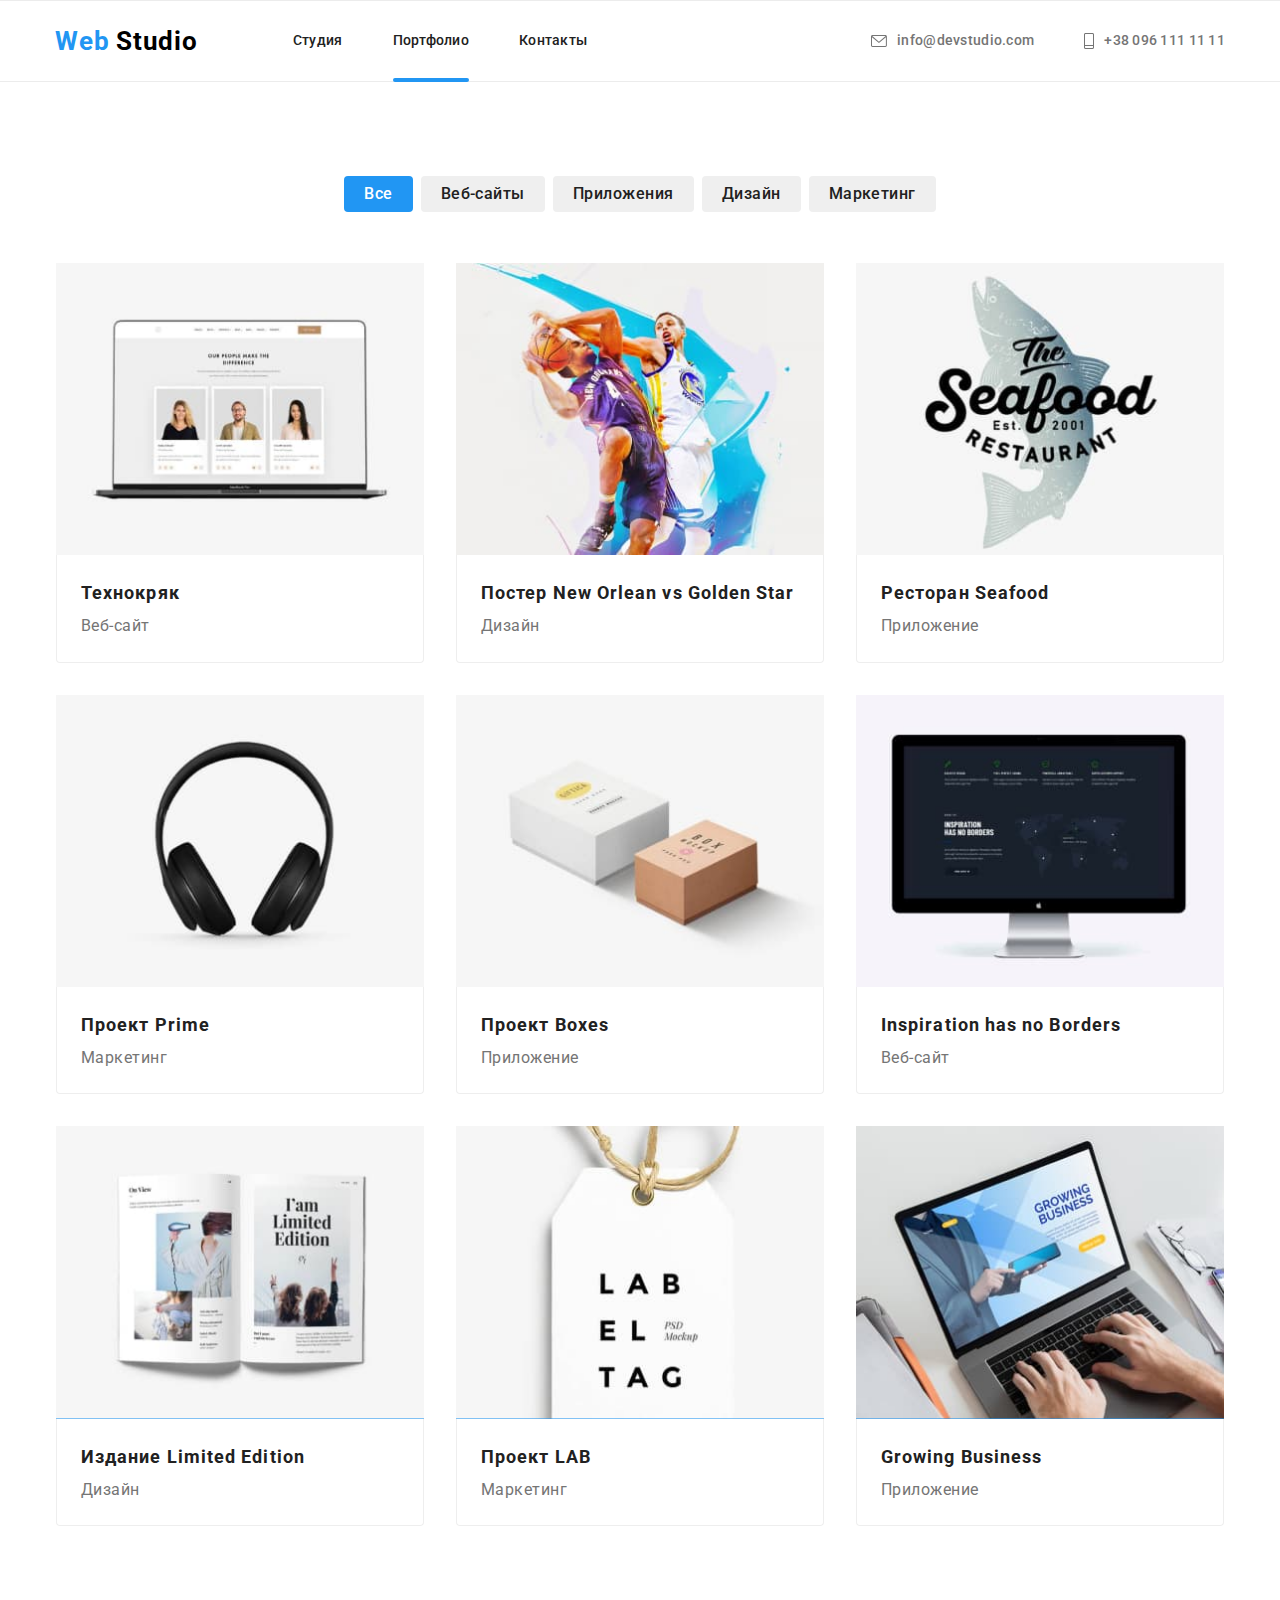
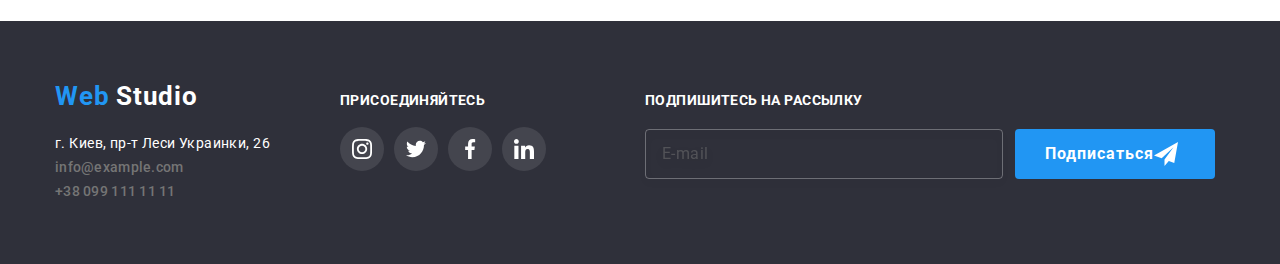
==== portfolio.html @ f0ec1f8c "save" ====
<!DOCTYPE html>
<html lang="en">
	<head>
		<meta charset="UTF-8" />
		<meta http-equiv="X-UA-Compatible" content="IE=edge" />
		<meta name="viewport" content="width=device-width, initial-scale=1.0" />
		<title>Portfolio</title>
		<!--Шрифты-->
		<link rel="preconnect" href="https://fonts.googleapis.com" />
		<link rel="preconnect" href="https://fonts.gstatic.com" crossorigin />
		<link
			href="https://fonts.googleapis.com/css2?family=Raleway:wght@500&family=Roboto:wght@400;500;700;900&display=swap"
			rel="stylesheet"
		/>
		<!-- Конец шрифтов -->

		<!-- Normalize styles старт -->
		<link rel="stylesheet" href="https://cdn.jsdelivr.net/npm/modern-normalize@1.1.0/modern-normalize.min.css" />
		<!-- Normalize styles конец -->

		<!-- Кастомніе стили -->
		<link rel="stylesheet" href="./css/main.min.css" />
		<link rel="stylesheet" href="./css/styles.css" />
	</head>

	<body>
		<!--Шапка сайта-->

		<header class="header header--wrapper">
			<div class="container header__container">
				<nav class="header__container">
					<a class="logo link" href="./index.html">
						Web
						<span class="logo__name">Studio</span>
					</a>

					<ul class="nav list">
						<li class="nav__list"><a class="nav__link link" href="./index.html">Студия</a></li>
						<li class="nav__list"><a class="nav__link link nav__current" href="./portfolio.html">Портфолио</a></li>
						<li class="nav__list"><a class="nav__link link" href="./index.html">Контакты</a></li>
					</ul>
				</nav>

				<ul class="header-contact list">
					<li class="header-contact__item">
						<a class="header-contact__link link" href="mailto:info@devstudio.com">
							<svg class="header-contact__icon" width="16" height="12">
								<use href="./images/icons.svg#icon-envelope"></use>
							</svg>
							info@devstudio.com
						</a>
					</li>

					<li class="header-contact__item">
						<a class="header-contact__link link" href="tel:+380961111111">
							<svg class="header-contact__icon" width="10" height="16">
								<use href="./images/icons.svg#icon-telephone"></use>
							</svg>
							+38 096 111 11 11
						</a>
					</li>
				</ul>
			</div>
		</header>

		<main>
			<section>
				<div class="container">
					<!--Кнопки-->
					<h1 class="hidden">Кнопки</h1>
					<ul class="button-portfolio">
						<li class="button-portfolio__item button-portfolio__shadow">
							<button class="button-portfolio__list button-portfolio__info button-portfolio__current" type="button">
								Все
							</button>
						</li>
						<li class="button-portfolio__item button-portfolio__shadow">
							<button class="button-portfolio__list button-portfolio__info" type="button">Веб-сайты</button>
						</li>
						<li class="button-portfolio__item button-portfolio__shadow">
							<button class="button-portfolio__list button-portfolio__info" type="button">Приложения</button>
						</li>
						<li class="button-portfolio__item button-portfolio__shadow">
							<button class="button-portfolio__list button-portfolio__info" type="button">Дизайн</button>
						</li>
						<li class="button-portfolio__item button-portfolio__shadow">
							<button class="button-portfolio__list button-portfolio__info" type="button">Маркетинг</button>
						</li>
					</ul>

					<!--Список работ-->

					<ul class="portfolio portfolio-set">
						<li class="portfolio__card-img list portfolio__card-set">
							<div class="portfolio__wrapper">
								<img src="./images/img1.jpg" alt="ноутбук" width="370" height="294" />
								<div class="portfolio-overlay">
									<p class="portfolio-desc">
										Ресурс предлагает комплексные предложения с разным уровнем функционала и сервисов. Все это позволит
										посетителю получить исчерпывающие сведения о компании или частном лице.
									</p>
								</div>
							</div>
							<div class="portfolio__team-wrapper">
								<h2 class="portfolio__card-title">Технокряк</h2>
								<p class="portfolio__card-text">Веб-сайт</p>
							</div>
						</li>

						<li class="portfolio__card-img list portfolio__card-set">
							<div class="portfolio__wrapper">
								<img src="./images/img2.jpg" alt="баскетбол" width="370" height="294" />
								<div class="portfolio-overlay">
									<p class="portfolio-desc">
										Ресурс предлагает комплексные предложения с разным уровнем функционала и сервисов. Все это позволит
										посетителю получить исчерпывающие сведения о компании или частном лице.
									</p>
								</div>
							</div>
							<div class="portfolio__team-wrapper">
								<h2 class="portfolio__card-title">Постер New Orlean vs Golden Star</h2>
								<p class="portfolio__card-text">Дизайн</p>
							</div>
						</li>

						<li class="portfolio__card-img list portfolio__card-set">
							<div class="portfolio__wrapper">
								<img src="./images/img3.jpg" alt="рыба" width="370" height="294" />
								<div class="portfolio-overlay">
									<p class="portfolio-desc">
										Ресурс предлагает комплексные предложения с разным уровнем функционала и сервисов. Все это позволит
										посетителю получить исчерпывающие сведения о компании или частном лице.
									</p>
								</div>
							</div>
							<div class="portfolio__team-wrapper">
								<h2 class="portfolio__card-title">Ресторан Seafood</h2>
								<p class="portfolio__card-text">Приложение</p>
							</div>
						</li>

						<li class="portfolio__card-img list portfolio__card-set">
							<div class="portfolio__wrapper">
								<img src="./images/img4.jpg" alt="наушники" width="370" height="294" />
								<div class="portfolio-overlay">
									<p class="portfolio-desc">
										Ресурс предлагает комплексные предложения с разным уровнем функционала и сервисов. Все это позволит
										посетителю получить исчерпывающие сведения о компании или частном лице.
									</p>
								</div>
							</div>
							<div class="portfolio__team-wrapper">
								<h2 class="portfolio__card-title">Проект Prime</h2>
								<p class="portfolio__card-text">Маркетинг</p>
							</div>
						</li>

						<li class="portfolio__card-img list portfolio__card-set">
							<div class="portfolio__wrapper">
								<img src="./images/img5.jpg" alt="коробки" width="370" height="294" />
								<div class="portfolio-overlay">
									<p class="portfolio-desc">
										Ресурс предлагает комплексные предложения с разным уровнем функционала и сервисов. Все это позволит
										посетителю получить исчерпывающие сведения о компании или частном лице.
									</p>
								</div>
							</div>
							<div class="portfolio__team-wrapper">
								<h2 class="portfolio__card-title">Проект Boxes</h2>
								<p class="portfolio__card-text">Приложение</p>
							</div>
						</li>

						<li class="portfolio__card-img list portfolio__card-set">
							<div class="portfolio__wrapper">
								<img src="./images/img6.jpg" alt="монитор" width="370" height="294" />
								<div class="portfolio-overlay">
									<p class="portfolio-desc">
										Ресурс предлагает комплексные предложения с разным уровнем функционала и сервисов. Все это позволит
										посетителю получить исчерпывающие сведения о компании или частном лице.
									</p>
								</div>
							</div>
							<div class="portfolio__team-wrapper">
								<h2 class="portfolio__card-title">Inspiration has no Borders</h2>
								<p class="portfolio__card-text">Веб-сайт</p>
							</div>
						</li>

						<li class="portfolio__card-img list portfolio__card-set">
							<div class="portfolio__wrapper">
								<img src="./images/img7.jpg" alt="журнал" width="370" height="294" />
								<div class="portfolio-overlay">
									<p class="portfolio-desc">
										Ресурс предлагает комплексные предложения с разным уровнем функционала и сервисов. Все это позволит
										посетителю получить исчерпывающие сведения о компании или частном лице.
									</p>
								</div>
							</div>
							<div class="portfolio__team-wrapper">
								<h2 class="portfolio__card-title">Издание Limited Edition</h2>
								<p class="portfolio__card-text">Дизайн</p>
							</div>
						</li>

						<li class="portfolio__card-img list portfolio__card-set">
							<div class="portfolio__wrapper">
								<img src="./images/img8.jpg" alt="брелок" width="370" height="294" />
								<div class="portfolio-overlay">
									<p class="portfolio-desc">
										Ресурс предлагает комплексные предложения с разным уровнем функционала и сервисов. Все это позволит
										посетителю получить исчерпывающие сведения о компании или частном лице.
									</p>
								</div>
							</div>
							<div class="portfolio__team-wrapper">
								<h2 class="portfolio__card-title">Проект LAB</h2>
								<p class="portfolio__card-text">Маркетинг</p>
							</div>
						</li>

						<li class="portfolio__card-img list portfolio__card-set">
							<div class="portfolio__wrapper">
								<img src="./images/img9.jpg" alt="ноутбук с руками" width="370" height="294" />
								<div class="portfolio-overlay">
									<p class="portfolio-desc">
										Ресурс предлагает комплексные предложения с разным уровнем функционала и сервисов. Все это позволит
										посетителю получить исчерпывающие сведения о компании или частном лице.
									</p>
								</div>
							</div>
							<div class="portfolio__team-wrapper">
								<h2 class="portfolio__card-title">Growing Business</h2>
								<p class="portfolio__card-text">Приложение</p>
							</div>
						</li>
					</ul>
				</div>
			</section>
		</main>

		<!--Футер-->
		<footer class="footer">
			<div class="container footer__container">
				<div class="footer__contact">
					<a class="logo link" href="./index.html">
						Web
						<span class="logo__text">Studio</span>
					</a>

					<address class="address">
						<p class="footer__address">г. Киев, пр-т Леси Украинки, 26</p>
						<ul class="list address__text">
							<li><a class="link address__link" href="mailto:info@example.com">info@example.com</a></li>
							<li><a class="link address__link" href="tel:+380991111111">+38 099 111 11 11</a></li>
						</ul>
					</address>
				</div>

				<div>
					<h3 class="soc-footer-title">присоединяйтесь</h3>
					<ul class="soc-footer">
						<li>
							<a class="soc-footer__link">
								<svg width="20" height="20">
									<use href="./images/icons.svg#icon-instagram"></use>
								</svg>
							</a>
						</li>

						<li>
							<a class="soc-footer__link">
								<svg width="20" height="20">
									<use href="./images/icons.svg#icon-twitter"></use>
								</svg>
							</a>
						</li>

						<li>
							<a class="soc-footer__link">
								<svg width="20" height="20">
									<use href="./images/icons.svg#icon-facebook"></use>
								</svg>
							</a>
						</li>

						<li>
							<a class="soc-footer__link">
								<svg width="20" height="20">
									<use href="./images/icons.svg#icon-linkedin"></use>
								</svg>
							</a>
						</li>
					</ul>
				</div>

				<div class="subscribe">
					<p class="subscribe__txt">ПОДПИШИТЕСЬ НА РАССЫЛКУ</p>
					<form class="subscribe__mail">
						<input type="email" name="mail" placeholder="E-mail" class="subscribe__input" />
						<button type="submit" class="subscribe-btn">
							<span class="subscribe-btn__txt">Подписаться</span>
							<svg width="24" height="24">
								<use href="./images/icons.svg#icon-icon-send"></use>
							</svg>
						</button>
					</form>
				</div>
			</div>
		</footer>
	</body>
</html>
---- css/main.min.css ----
:root{--main-font: "Roboto";--secondary-font: "Raleway";--accent-txt-color: #2196f3;--main-color-btn: #212121;--card-text: #757575;--bg-color: #2f303a;--color-light: #ffffff;--items: 3;--indent: 30px;--anim-slow: 250ms cubic-bezier(0.4, 0, 0.2, 1)}.hidden{display:none}.visually-hidden{position:absolute;white-space:nowrap;width:1px;height:1px;overflow:hidden;border:0;padding:0;clip:rect(0 0 0 0);-webkit-clip-path:inset(50%);clip-path:inset(50%);margin:-1px}.is-hidden{opacity:0;visibility:hidden;pointer-events:none}body{font-family:"Roboto","Raleway",sans-serif;font-size:14px;line-height:1.71;letter-spacing:.03em}body.no-scroll{overflow:hidden}h1,h2,h3,h4,p{margin:0}img{display:block;max-width:100%;height:auto}ul{list-style:none}.link{text-decoration:none}.list{list-style:none;margin:0;padding:0}button{display:-webkit-box;display:-ms-flexbox;display:flex;-webkit-box-align:center;-ms-flex-align:center;align-items:center;text-align:center;margin:0 auto;cursor:pointer;border:none}.btn{border-radius:4px}.btn:hover,.btn:focus{background-color:#188ce8}.main-color-btn{color:var(--main-color-btn)}.hero-btn{padding:10px 30px;font-family:inherit;font-weight:700;font-size:16px;line-height:1.87;letter-spacing:.06em;color:var(--color-light);background-color:var(--accent-txt-color);-webkit-transition:var(--anim-slow);transition:var(--anim-slow)}.container{width:1200px;padding-left:15px;padding-right:15px;margin-left:auto;margin-right:auto}section{padding:94px 0}.soc__team+.soc__team{margin-left:10px}.soc__link{width:44px;height:44px;border-radius:50%;background-color:#fff;display:-webkit-box;display:-ms-flexbox;display:flex;-webkit-box-pack:center;-ms-flex-pack:center;justify-content:center;-webkit-box-align:center;-ms-flex-align:center;align-items:center;-webkit-transition:background-color var(--anim-slow);transition:background-color var(--anim-slow)}.soc__link:hover,.soc__link:focus{background-color:var(--accent-txt-color)}.soc__icon{fill:#afb1b8;-webkit-transition:fill var(--anim-slow);transition:fill var(--anim-slow)}.soc__link:hover .soc__icon,.soc__link:focus .soc__icon{fill:#fff}.soc{display:-webkit-box;display:-ms-flexbox;display:flex;-webkit-box-pack:center;-ms-flex-pack:center;justify-content:center;padding:0}.soc-footer-title{font-size:14px;text-transform:uppercase;color:#fff}.soc-footer{display:-webkit-box;display:-ms-flexbox;display:flex;gap:10px;padding:0}.soc-footer__link{width:44px;height:44px;border-radius:50%;background:rgba(255,255,255,.1);display:-webkit-box;display:-ms-flexbox;display:flex;-webkit-box-pack:center;-ms-flex-pack:center;justify-content:center;-webkit-box-align:center;-ms-flex-align:center;align-items:center;fill:#fff;-webkit-transition:background var(--anim-slow),fill var(--anim-slow);transition:background var(--anim-slow),fill var(--anim-slow)}.soc-footer__link:hover,.soc-footer__link:focus{background:var(--accent-txt-color);fill:#fff;cursor:pointer}.uppertitle{font-weight:900;font-size:44px;line-height:1.36;text-align:center;letter-spacing:.06em;text-transform:uppercase;color:var(--color-light);max-width:696px;margin:0 auto;margin-bottom:30px}.button-portfolio{display:-webkit-box;display:-ms-flexbox;display:flex;-webkit-box-pack:center;-ms-flex-pack:center;justify-content:center;padding:0;margin:0;margin-bottom:50px}.button-portfolio__current::after{position:absolute;content:"";display:inline-block;-webkit-box-align:end;-ms-flex-align:end;align-items:flex-end;bottom:-1px;width:100%;height:4px;left:0;border-radius:2px;color:var(--accent-txt-color)}.button-portfolio__item:not(:last-child){margin-right:8px}.button-portfolio__info{border-radius:4px}.button-portfolio__list{padding:5px 20px;font-family:inherit;font-weight:500;font-size:16px;line-height:1.62;text-align:left;letter-spacing:.03em;color:var(--main-color-btn);cursor:pointer;-webkit-transition:background-color var(--anim-slow),color var(--anim-slow),-webkit-box-shadow var(--anim-slow);transition:background-color var(--anim-slow),color var(--anim-slow),-webkit-box-shadow var(--anim-slow);transition:background-color var(--anim-slow),color var(--anim-slow),box-shadow var(--anim-slow);transition:background-color var(--anim-slow),color var(--anim-slow),box-shadow var(--anim-slow),-webkit-box-shadow var(--anim-slow)}.button-portfolio__list.button-portfolio__current,.button-portfolio__list:hover,.button-portfolio__list:focus{background-color:var(--accent-txt-color);color:var(--color-light)}.button-portfolio__shadow:hover,.button-portfolio__shadow:focus{-webkit-box-shadow:0px 3px 1px rgba(0,0,0,.1),0px 1px 2px rgba(0,0,0,.08),0px 2px 2px rgba(0,0,0,.12);box-shadow:0px 3px 1px rgba(0,0,0,.1),0px 1px 2px rgba(0,0,0,.08),0px 2px 2px rgba(0,0,0,.12);border-radius:4px;cursor:pointer}.nav{display:-webkit-box;display:-ms-flexbox;display:flex;margin-left:95px}.nav__list{position:relative}.nav__list:not(:last-child){margin-right:50px}.nav__link{display:block;color:var(--main-color-btn);padding-top:32px;padding-bottom:32px;-webkit-transition:color var(--anim-slow);transition:color var(--anim-slow)}.nav__current::after{position:absolute;content:"";display:inline-block;-webkit-box-align:end;-ms-flex-align:end;align-items:flex-end;bottom:-1px;width:100%;height:4px;left:0;border-radius:2px;background-color:var(--accent-txt-color);color:var(--accent-txt-color)}.logo{font-weight:700;font-size:26px;line-height:1.19;letter-spacing:.03em;color:var(--accent-txt-color)}.logo__name{color:#000}.link{font-weight:500;font-size:14px;line-height:1.14;letter-spacing:.02em}.link:hover,.link:focus{color:var(--accent-txt-color)}.subscribe{margin-left:auto}.subscribe__txt{font-weight:700;font-size:14px;line-height:1.14;letter-spacing:.03em;text-transform:uppercase;margin-bottom:20px;color:#fff}.subscribe__mail{display:-webkit-box;display:-ms-flexbox;display:flex;justify-items:center;-webkit-box-align:center;-ms-flex-align:center;align-items:center}.subscribe__input{font-weight:400;font-size:16px;line-height:1.25;-webkit-box-align:center;-ms-flex-align:center;align-items:center;letter-spacing:.03em;margin-right:12px;border:1px solid rgba(255,255,255,.3);-webkit-filter:drop-shadow(0px 4px 4px rgba(0, 0, 0, 0.15));filter:drop-shadow(0px 4px 4px rgba(0, 0, 0, 0.15));border-radius:4px;padding:15px 16px;cursor:pointer;background-color:rgba(0,0,0,0);color:#fff;width:358px;height:50px;border-radius:4px}.subscribe__input:hover,.subscribe__input:focus{border:1px solid var(--accent-txt-color);outline:none}.subscribe__input::-webkit-input-placeholder{color:rgba(117,117,117,.5)}.subscribe__input::-moz-placeholder{color:rgba(117,117,117,.5)}.subscribe__input:-ms-input-placeholder{color:rgba(117,117,117,.5)}.subscribe__input::-ms-input-placeholder{color:rgba(117,117,117,.5)}.subscribe__input::placeholder{color:rgba(117,117,117,.5)}.subscribe-btn{display:-webkit-box;display:-ms-flexbox;display:flex;-webkit-box-align:center;-ms-flex-align:center;align-items:center;text-align:center;width:200px;height:50px;padding:10px 30px;font-weight:700;font-size:16px;line-height:1.87;letter-spacing:.06em;color:var(--color-light);background-color:var(--accent-txt-color);-webkit-transition:var(--anim-slow);transition:var(--anim-slow);border-radius:4px}.subscribe-btn{font-weight:700;font-size:16px;line-height:1.88;display:-webkit-box;display:-ms-flexbox;display:flex;-webkit-box-align:center;-ms-flex-align:center;align-items:center;text-align:center;letter-spacing:.06em;margin-right:10px;color:#fff}.backdrop{position:fixed;top:0;left:0;width:100%;height:100%;z-index:1000;background-color:rgba(0,0,0,.2);-webkit-transition:opacity 250ms linear,visibility 250ms linear;transition:opacity 250ms linear,visibility 250ms linear}.modal{position:absolute;top:50%;left:50%;padding:40px;-webkit-transform:translate(-50%, -50%);transform:translate(-50%, -50%);min-width:528px;min-height:581px;background-color:#fff;border-radius:4px;-webkit-box-shadow:0px 1px 3px rgba(0,0,0,.12),0px 1px 1px rgba(0,0,0,.14),0px 2px 1px rgba(0,0,0,.2);box-shadow:0px 1px 3px rgba(0,0,0,.12),0px 1px 1px rgba(0,0,0,.14),0px 2px 1px rgba(0,0,0,.2);-webkit-transition:cubic-bezier(0.4, 0, 0.2, 1);transition:cubic-bezier(0.4, 0, 0.2, 1)}.modal-close-btn{position:absolute;top:8px;right:8px;width:30px;height:30px;background:#fff;border-radius:50%;border:1px solid rgba(0,0,0,.1);display:-webkit-box;display:-ms-flexbox;display:flex;-webkit-box-align:center;-ms-flex-align:center;align-items:center;-webkit-box-pack:center;-ms-flex-pack:center;justify-content:center;cursor:pointer}.modal-close-btn:hover,.modal-close-btn:focus{fill:var(--accent-txt-color)}.sign-up-form{display:-webkit-box;display:-ms-flexbox;display:flex;-webkit-box-orient:vertical;-webkit-box-direction:normal;-ms-flex-direction:column;flex-direction:column}.sign-up-form label{margin-bottom:10px}.modal-title{font-weight:700;font-size:20px;line-height:23px;text-align:center;letter-spacing:.03em;color:#212121;margin-bottom:12px}.modal-label{position:relative;display:-webkit-box;display:-ms-flexbox;display:flex;-webkit-box-orient:vertical;-webkit-box-direction:normal;-ms-flex-direction:column;flex-direction:column}.modal-label:not(:last-of-type){margin-bottom:10px}.modal-label:last-of-type{margin-bottom:20px}.modal-label-txt{font-weight:400;font-size:12px;line-height:1.17;letter-spacing:.01em;color:#757575;margin-bottom:4px}.modal-wrapper{position:relative}.modal-input-icon{position:absolute;left:14px;top:50%;-webkit-transform:translateY(-50%);transform:translateY(-50%);-webkit-transition:var(--anim-slow);transition:var(--anim-slow)}.modal-policy-link{color:#2196f3}.form-checkbox-agreement{font-weight:400;font-size:14px;line-height:1.71;letter-spacing:.03em;color:#757575;-webkit-user-select:none;-moz-user-select:none;-ms-user-select:none;user-select:none}.modal-textarea{height:120px;padding:12px 16px;resize:none}.modal-textarea::-webkit-input-placeholder{color:rgba(117,117,117,.5)}.modal-textarea::-moz-placeholder{color:rgba(117,117,117,.5)}.modal-textarea:-ms-input-placeholder{color:rgba(117,117,117,.5)}.modal-textarea::-ms-input-placeholder{color:rgba(117,117,117,.5)}.modal-textarea::placeholder{color:rgba(117,117,117,.5)}.modal-wrapper{position:relative}.modal-input,.modal-textarea{width:100%;border:1px solid rgba(33,33,33,.2);border-radius:4px;-webkit-transition:border var(--anim-slow);transition:border var(--anim-slow);outline:var(--accent-txt-color);cursor:pointer}.modal-input{height:40px;padding:11px 12px 11px 42px}.modal-input:focus,.modal-textarea:focus{border:1px solid var(--accent-txt-color)}.modal-input:focus+.modal-input-icon{fill:var(--accent-txt-color)}.form-checkbox{display:-webkit-box;display:-ms-flexbox;display:flex;-webkit-box-pack:center;-ms-flex-pack:center;justify-content:center;-webkit-box-align:center;-ms-flex-align:center;align-items:center;gap:7px}.form-checkbox-icon{opacity:0}.form-checkbox-input:checked+.form-checkbox-custom-checkbox,.form-checkbox-input:checked+.form-checkbox-custom-checkbox .form-checkbox-icon{border:2px solid var(--accent-txt-color);background-color:var(--accent-txt-color);opacity:1}.form-checkbox-custom-checkbox{border:2px solid #212121;display:-webkit-inline-box;display:-ms-inline-flexbox;display:inline-flex;-webkit-box-pack:center;-ms-flex-pack:center;justify-content:center;-webkit-box-align:center;-ms-flex-align:center;align-items:center;border-radius:2px;width:16px;height:15px;-webkit-transition:border var(--anim-slow);transition:border var(--anim-slow)}.modal-button{background-color:var(--accent-txt-color);color:#fff;font-weight:700;font-size:16px;line-height:1.9;display:-webkit-box;display:-ms-flexbox;display:flex;-webkit-box-align:center;-ms-flex-align:center;align-items:center;text-align:center;letter-spacing:.06em;width:200px;height:50px;margin:0 auto;margin-top:30px;display:block;-webkit-box-shadow:0px 4px 4px rgba(0,0,0,.15);box-shadow:0px 4px 4px rgba(0,0,0,.15);border-radius:4px;border:0;cursor:pointer;-webkit-transition:background-color var(--anim-slow);transition:background-color var(--anim-slow)}.modal-button:hover,.modal-button:focus{background-color:var(--accent-txt-color);-webkit-box-shadow:0px 1px 3px rgba(0,0,0,.12),0px 1px 1px rgba(0,0,0,.14),0px 2px 1px rgba(0,0,0,.2);box-shadow:0px 1px 3px rgba(0,0,0,.12),0px 1px 1px rgba(0,0,0,.14),0px 2px 1px rgba(0,0,0,.2)}.header{position:relative}.header--wrapper{border:1px solid #ececec;border-left:none;border-right:none}.header__container{display:-webkit-box;display:-ms-flexbox;display:flex;-webkit-box-align:center;-ms-flex-align:center;align-items:center}.header-contact{display:-webkit-box;display:-ms-flexbox;display:flex;margin-left:auto;font-weight:500;font-size:14px;line-height:1,14;letter-spacing:.02em;color:var(--card-text)}.header-contact__item{display:-webkit-box;display:-ms-flexbox;display:flex;-webkit-box-align:center;-ms-flex-align:center;align-items:center;-webkit-box-pack:center;-ms-flex-pack:center;justify-content:center}.header-contact__item:not(:last-child){margin-right:50px}.header-contact__item:hover,.header-contact__item:focus{color:var(--accent-txt-color);cursor:pointer}.header-contact__link{padding-top:32px;padding-bottom:32px;display:-webkit-box;display:-ms-flexbox;display:flex;-webkit-box-align:center;-ms-flex-align:center;align-items:center;-webkit-transition:color var(--anim-slow);transition:color var(--anim-slow);color:var(--card-text)}.header-contact__link:hover,.header-contact__link:focus{color:var(--accent-txt-color)}.header-contact__icon{margin-right:10px;fill:currentColor}.portfolio{display:-webkit-box;display:-ms-flexbox;display:flex;padding:0;margin:-15px}.portfolio-set{display:-webkit-box;display:-ms-flexbox;display:flex;-ms-flex-wrap:wrap;flex-wrap:wrap}.portfolio__card-img{margin:15px}.portfolio__card-img:hover .portfolio-overlay{-webkit-transform:translateY(0);transform:translateY(0)}.portfolio__card-img.list.portfolio__card-set{margin:15px}.portfolio__card-img.list.portfolio__card-set:nth-child(3n){margin-right:0}.portfolio__card-set{display:block;-ms-flex-preferred-size:calc((100% - var(--indent)*var(--items))/var(--items));flex-basis:calc((100% - var(--indent)*var(--items))/var(--items));max-width:100%;height:auto;border-radius:4px;border:0p;border:1px solid rgba(0,0,0,0);-webkit-transition:-webkit-box-shadow var(--anim-slow);transition:-webkit-box-shadow var(--anim-slow);transition:box-shadow var(--anim-slow);transition:box-shadow var(--anim-slow), -webkit-box-shadow var(--anim-slow);cursor:pointer}.portfolio__card-set:hover,.portfolio__card-set:focus{-webkit-box-shadow:0px 1px 1px rgba(0,0,0,.12),0px 4px 4px rgba(0,0,0,.06),1px 4px 6px rgba(0,0,0,.16);box-shadow:0px 1px 1px rgba(0,0,0,.12),0px 4px 4px rgba(0,0,0,.06),1px 4px 6px rgba(0,0,0,.16)}.portfolio__wrapper{position:relative;overflow:hidden}.portfolio__team-wrapper{padding:20px 24px;background:#fff;border:1px solid #eee;border-top:none}.portfolio__team-wrapper{background:#fff;border-radius:0px 0px 4px 4px}.portfolio__team-wrapper:hover,.portfolio__team-wrapper:focus{border:1px solid rgba(0,0,0,0);color:#eee}.portfolio-overlay{position:absolute;top:0;left:0;-webkit-transform:translateY(100%);transform:translateY(100%);width:100%;height:100%;display:-webkit-box;display:-ms-flexbox;display:flex;-webkit-box-pack:center;-ms-flex-pack:center;justify-content:center;-webkit-box-align:center;-ms-flex-align:center;align-items:center;background-color:rgba(33,150,243,.9);padding:63px 24px;-webkit-transition:-webkit-transform 250ms linear;transition:-webkit-transform 250ms linear;transition:transform 250ms linear;transition:transform 250ms linear, -webkit-transform 250ms linear}.portfolio-desc{font-style:normal;font-weight:400;font-size:18px;line-height:1.56;letter-spacing:.03em;color:#fff}.portfolio__card-title{font-weight:700;font-size:18px;line-height:2;letter-spacing:.06em;color:var(--main-color-btn)}.portfolio__card-text{font-weight:400;font-size:16px;line-height:1.89;letter-spacing:.03em;color:var(--card-text)}.hero{background-color:var(--bg-color);max-width:1600px;margin-left:auto;margin-right:auto;height:600px;padding-top:200px;padding-bottom:200px;background-image:-webkit-gradient(linear, left top, right top, from(rgba(47, 48, 58, 0.4)), to(rgba(47, 48, 58, 0.4))),url(../images/Hero-img.jpg);background-image:linear-gradient(to right, rgba(47, 48, 58, 0.4), rgba(47, 48, 58, 0.4)),url(../images/Hero-img.jpg);background-repeat:no-repeat;background-position:center;background-size:cover}.about__img-wrapper{position:relative}.about__us{font-weight:700;font-size:36px;line-height:1.17;text-align:center;letter-spacing:.03em;color:var(--main-color-btn);margin-bottom:50px}.about__img{display:-webkit-box;display:-ms-flexbox;display:flex;padding:0;margin:-15px}.about__card-img{margin:15px}.about__desc{position:absolute;padding:27px;width:100%;text-align:center;background:rgba(47,48,58,.8);margin:0;bottom:0;font-weight:700;font-size:14px;line-height:1.43;text-align:center;letter-spacing:.03em;text-transform:uppercase;color:#fff}.benefits-us{display:-webkit-box;display:-ms-flexbox;display:flex;-webkit-box-pack:justify;-ms-flex-pack:justify;justify-content:space-between}.benefits-info{width:270px;-ms-flex-preferred-size:calc((100% - 90px)/4);flex-basis:calc((100% - 90px)/4)}.benefits-icon{width:70px;height:70px}.benefits-icon-list{width:270px;height:120px;background:#f5f4fa;border-radius:4px;display:-webkit-box;display:-ms-flexbox;display:flex;-webkit-box-pack:center;-ms-flex-pack:center;justify-content:center;-webkit-box-align:center;-ms-flex-align:center;align-items:center;margin-bottom:30px}.benefits-about{margin-bottom:10px;font-weight:700;font-size:14px;line-height:16px;letter-spacing:.03em;text-transform:uppercase;color:var(--main-color-btn)}.benefits-description{font-weight:400;font-size:14px;line-height:1.71;letter-spacing:.03em;color:var(--card-text)}.team{padding:94px 0;background:#f5f4fa}.team__set-foto{display:-webkit-box;display:-ms-flexbox;display:flex;--items: 4}.team-us{font-weight:700;font-size:36px;line-height:42px;text-align:center;letter-spacing:.03em;color:var(--main-color-btn);margin-bottom:50px}.team__item{margin-right:-15px;width:270px;margin:15px;padding:0;-webkit-box-shadow:0px 1px 3px rgba(0,0,0,.12),0px 1px 1px rgba(0,0,0,.14),0px 2px 1px rgba(0,0,0,.2);box-shadow:0px 1px 3px rgba(0,0,0,.12),0px 1px 1px rgba(0,0,0,.14),0px 2px 1px rgba(0,0,0,.2)}.team__set-item{display:block;-ms-flex-preferred-size:calc((100% - var(--indent)*var(--items))/var(--items));flex-basis:calc((100% - var(--indent)*var(--items))/var(--items));max-width:100%;height:auto;border-radius:4px;border:0px;border:1px solid rgba(0,0,0,0);-webkit-transition:-webkit-box-shadow var(--anim-slow);transition:-webkit-box-shadow var(--anim-slow);transition:box-shadow var(--anim-slow);transition:box-shadow var(--anim-slow), -webkit-box-shadow var(--anim-slow)}.team__set-item:hover,.team__set-item:focus{-webkit-box-shadow:0px 1px 1px rgba(0,0,0,.12),0px 4px 4px rgba(0,0,0,.06),1px 4px 6px rgba(0,0,0,.16);box-shadow:0px 1px 1px rgba(0,0,0,.12),0px 4px 4px rgba(0,0,0,.06),1px 4px 6px rgba(0,0,0,.16)}.team__wrapper{background:#fff;border:1px solid #eee;border-top:none;border-radius:0px 0px 4px 4px}.team__wrapper:hover,.team__wrapper:focus{border:1px solid rgba(0,0,0,0);color:#eee}.cards{padding:30px 0}.cards__employees{font-weight:500;font-size:16px;line-height:1.19;text-align:center;letter-spacing:.03em;color:var(--main-color-btn);margin-bottom:10px}.cards__work{font-weight:400;font-size:16px;line-height:1.19;text-align:center;letter-spacing:.03em;color:var(--card-text);margin-bottom:16px}.customers__title{font-weight:700;font-size:36px;line-height:42px;text-align:center;letter-spacing:.03em;color:#212121;margin-bottom:50px}.customers__list{display:-webkit-box;display:-ms-flexbox;display:flex;gap:30px}.customers__item{width:170px}.customers__link{border:1px solid #afb1b8;border-radius:4px;display:-webkit-box;display:-ms-flexbox;display:flex;-webkit-box-pack:center;-ms-flex-pack:center;justify-content:center;-webkit-box-align:center;-ms-flex-align:center;align-items:center;height:92px;outline:none;-webkit-transition:border var(--anim-slow);transition:border var(--anim-slow)}.customers__link:hover,.customers__link:focus{border:1px solid var(--accent-txt-color)}.customers__icon{fill:#afb1b8;-webkit-transition:fill var(--anim-slow);transition:fill var(--anim-slow)}.customers__link:hover .customers__icon,.customers__link:focus .customers__icon{fill:var(--accent-txt-color)}.footer{padding:60px 0;background-color:var(--bg-color)}.footer__container{display:-webkit-box;display:-ms-flexbox;display:flex;-webkit-box-align:baseline;-ms-flex-align:baseline;align-items:baseline}.footer__contact{margin-right:70px}.logo{display:block;font-weight:700;font-size:26px;line-height:1.19;letter-spacing:.03em;color:var(--accent-txt-color)}.logo__text{color:var(--color-light)}.address{font-style:normal;font-weight:400;font-size:14px;line-height:1.71;letter-spacing:.03em;color:var(--color-light)}.address__contact-list{text-decoration:none}.footer__address{margin-top:20px}.address__link{font-style:normal;font-weight:500;font-size:14px;line-height:1.14;letter-spacing:.02em;color:var(--card-text);-webkit-transition:color var(--anim-slow);transition:color var(--anim-slow)}/*# sourceMappingURL=main.min.css.map */
---- css/styles.css ----
/* common styles start */

/* common sryles end */

/* Сітка із застосуванням flex-box */

/* Чем мы занимаемся */

/* Чем мы занимаемся конец */

/* Список работ */

/* Список работ end */

/* Header section */

/* .header-contact--focus:not(:last-child) {
	margin-right: 50px;
}

.header-contact--focus:hover,
.header-contact--focus:focus {
	color: var(--accent-txt-color);
	cursor: pointer;
} */

/* Header section end*/

/* Hero section */

/* Hero section end */

/* Portfolio button */

/* Portfolio button end*/

/* Benefits */

/* Benefits and */

/* Team */

/* Team end */

/* Regular customers */

/* Regular customers end */

/* Footer */

/* Footer end */

/* Modal window */

/* Modal window end*/
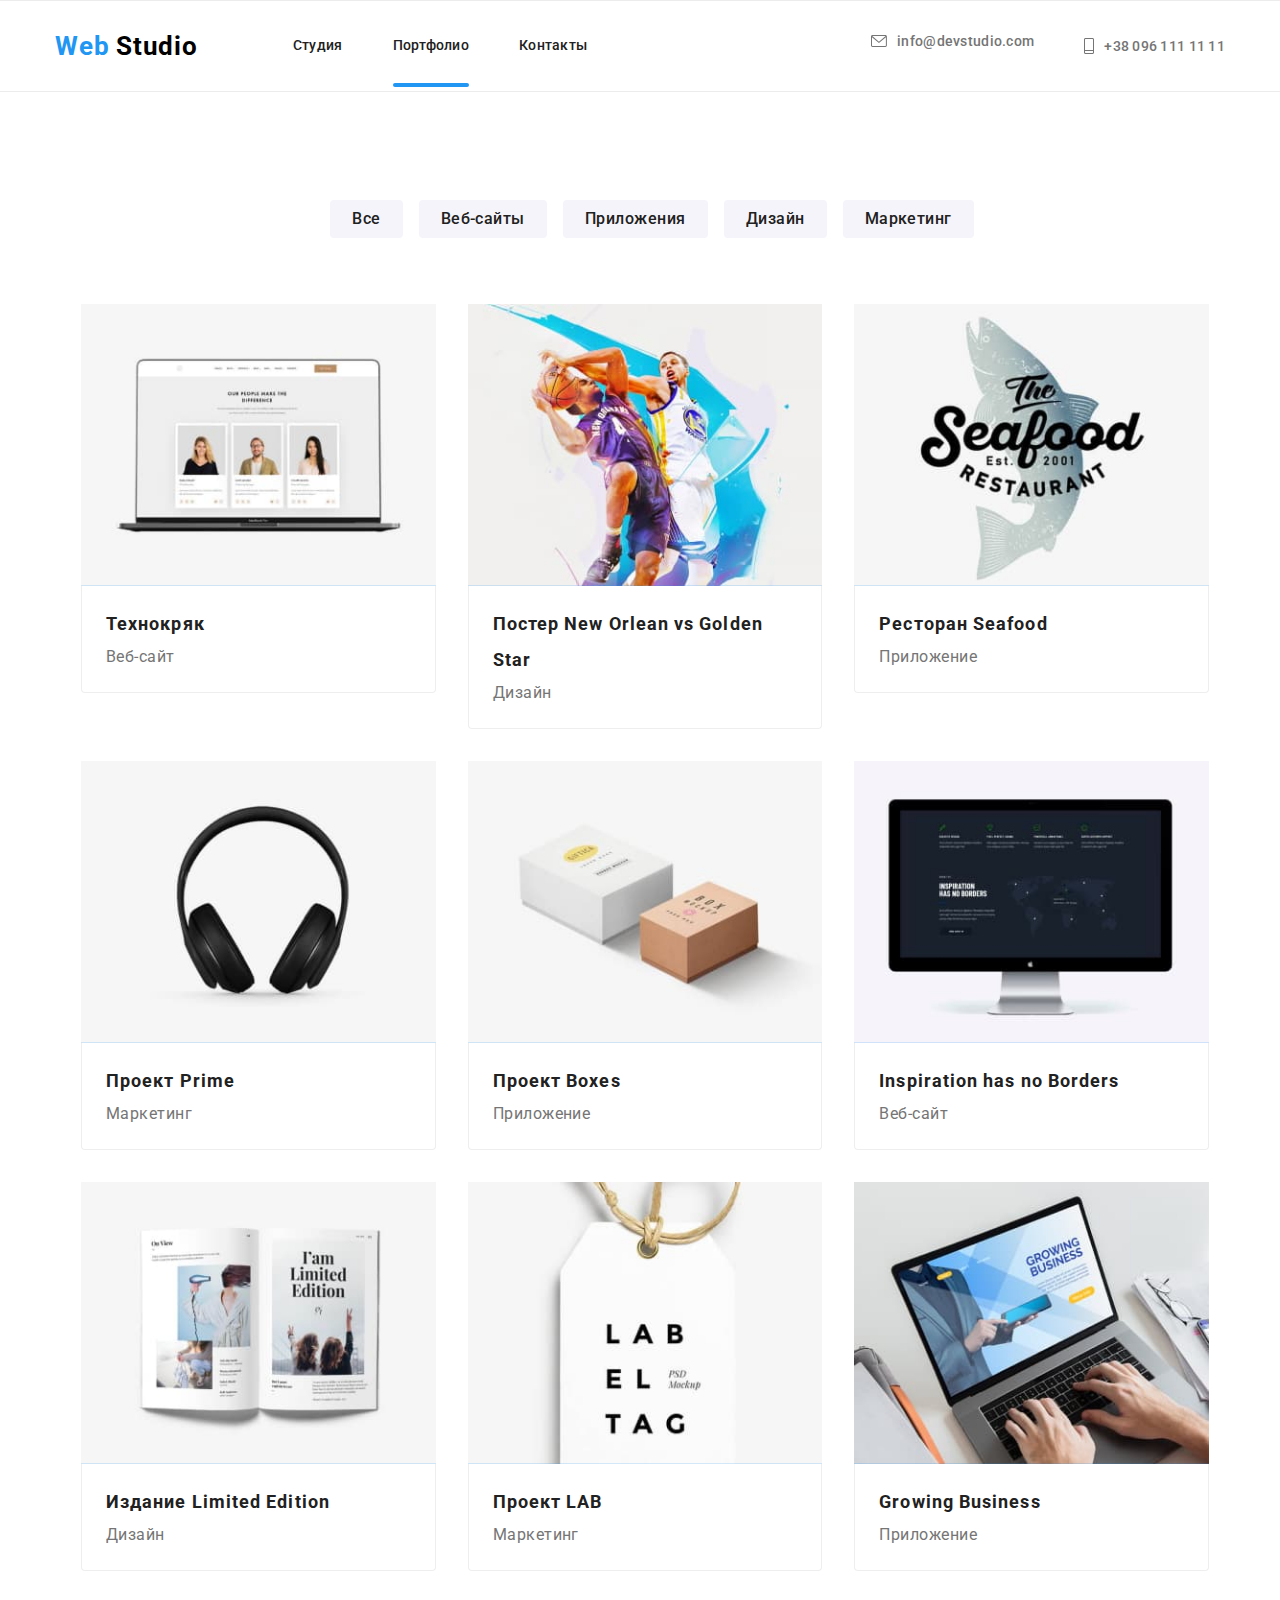
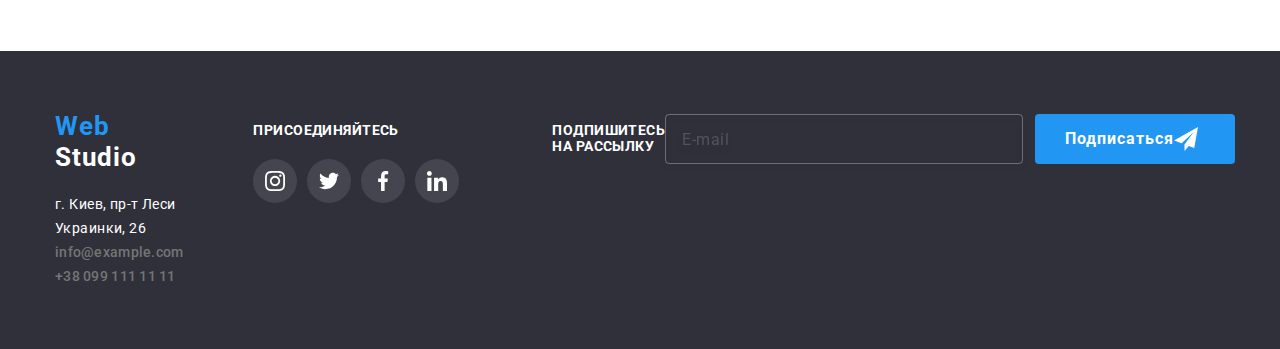
==== commit 70f69a18: "save" ====
--- a/portfolio.html
+++ b/portfolio.html
@@ -60,6 +60,53 @@
 						</a>
 					</li>
 				</ul>
+
+				<button type="button" class="menu-open">
+					<svg class="menu-open__icon" width="40" height="40">
+						<use href="./images/icons.svg#burger-menu"></use>
+					</svg>
+				</button>
+			</div>
+
+			<div class="mob-menu">
+				<div class="container">
+					<div class="mob-menu__top">
+						<button type="button" class="menu-close">
+							<svg class="menu-close__icon" width="40" height="40">
+								<use href="./images/icons.svg#icon-close-menu"></use>
+							</svg>
+						</button>
+						<nav>
+							<ul class="mob-navigation">
+								<li class="mob-navigation__item mob-navigation__studio">
+									<a href="./index.html" class="mob-navigation__current mob-navigation__link">Студия</a>
+								</li>
+								<li class="mob-navigation__item">
+									<a href="./portfolio.html" class="mob-navigation__link">Портфолио</a>
+								</li>
+								<li class="mob-navigation__item">
+									<a href="" class="mob-navigation__link">Контакты</a>
+								</li>
+							</ul>
+						</nav>
+					</div>
+					<div class="mob-menu-bottom">
+						<ul class="mob-contacts mob-header__contacts">
+							<li class="mob-contacts__item">
+								<a href="tel:+380961111111" class="mob-contacts__link mob-tel">+38 096 111 11 11</a>
+							</li>
+							<li class="mob-contacts__item">
+								<a href="mailto:info@devstudio.com" class="mob-contacts__link mob-mail">info@devstudio.com</a>
+							</li>
+						</ul>
+						<ul class="mob-soc">
+							<li class="mob-soc__item"><a href="" class="mob-soc__link">Instagram</a></li>
+							<li class="mob-soc__item"><a href="" class="mob-soc__link">Twitter</a></li>
+							<li class="mob-soc__item"><a href="" class="mob-soc__link">Facebook</a></li>
+							<li class="mob-soc__item"><a href="" class="mob-soc__link">LinkedIn</a></li>
+						</ul>
+					</div>
+				</div>
 			</div>
 		</header>
 
@@ -257,7 +304,7 @@
 					</address>
 				</div>
 
-				<div>
+				<div class="footer__soc-section">
 					<h3 class="soc-footer-title">присоединяйтесь</h3>
 					<ul class="soc-footer">
 						<li>
--- a/css/main.min.css
+++ b/css/main.min.css
@@ -1 +1 @@
-:root{--main-font: "Roboto";--secondary-font: "Raleway";--accent-txt-color: #2196f3;--main-color-btn: #212121;--card-text: #757575;--bg-color: #2f303a;--color-light: #ffffff;--items: 3;--indent: 30px;--anim-slow: 250ms cubic-bezier(0.4, 0, 0.2, 1)}.hidden{display:none}.visually-hidden{position:absolute;white-space:nowrap;width:1px;height:1px;overflow:hidden;border:0;padding:0;clip:rect(0 0 0 0);-webkit-clip-path:inset(50%);clip-path:inset(50%);margin:-1px}.is-hidden{opacity:0;visibility:hidden;pointer-events:none}body{font-family:"Roboto","Raleway",sans-serif;font-size:14px;line-height:1.71;letter-spacing:.03em}body.no-scroll{overflow:hidden}h1,h2,h3,h4,p{margin:0}img{display:block;max-width:100%;height:auto}ul{list-style:none}.link{text-decoration:none}.list{list-style:none;margin:0;padding:0}button{display:-webkit-box;display:-ms-flexbox;display:flex;-webkit-box-align:center;-ms-flex-align:center;align-items:center;text-align:center;margin:0 auto;cursor:pointer;border:none}.btn{border-radius:4px}.btn:hover,.btn:focus{background-color:#188ce8}.main-color-btn{color:var(--main-color-btn)}.hero-btn{padding:10px 30px;font-family:inherit;font-weight:700;font-size:16px;line-height:1.87;letter-spacing:.06em;color:var(--color-light);background-color:var(--accent-txt-color);-webkit-transition:var(--anim-slow);transition:var(--anim-slow)}.container{width:1200px;padding-left:15px;padding-right:15px;margin-left:auto;margin-right:auto}section{padding:94px 0}.soc__team+.soc__team{margin-left:10px}.soc__link{width:44px;height:44px;border-radius:50%;background-color:#fff;display:-webkit-box;display:-ms-flexbox;display:flex;-webkit-box-pack:center;-ms-flex-pack:center;justify-content:center;-webkit-box-align:center;-ms-flex-align:center;align-items:center;-webkit-transition:background-color var(--anim-slow);transition:background-color var(--anim-slow)}.soc__link:hover,.soc__link:focus{background-color:var(--accent-txt-color)}.soc__icon{fill:#afb1b8;-webkit-transition:fill var(--anim-slow);transition:fill var(--anim-slow)}.soc__link:hover .soc__icon,.soc__link:focus .soc__icon{fill:#fff}.soc{display:-webkit-box;display:-ms-flexbox;display:flex;-webkit-box-pack:center;-ms-flex-pack:center;justify-content:center;padding:0}.soc-footer-title{font-size:14px;text-transform:uppercase;color:#fff}.soc-footer{display:-webkit-box;display:-ms-flexbox;display:flex;gap:10px;padding:0}.soc-footer__link{width:44px;height:44px;border-radius:50%;background:rgba(255,255,255,.1);display:-webkit-box;display:-ms-flexbox;display:flex;-webkit-box-pack:center;-ms-flex-pack:center;justify-content:center;-webkit-box-align:center;-ms-flex-align:center;align-items:center;fill:#fff;-webkit-transition:background var(--anim-slow),fill var(--anim-slow);transition:background var(--anim-slow),fill var(--anim-slow)}.soc-footer__link:hover,.soc-footer__link:focus{background:var(--accent-txt-color);fill:#fff;cursor:pointer}.uppertitle{font-weight:900;font-size:44px;line-height:1.36;text-align:center;letter-spacing:.06em;text-transform:uppercase;color:var(--color-light);max-width:696px;margin:0 auto;margin-bottom:30px}.button-portfolio{display:-webkit-box;display:-ms-flexbox;display:flex;-webkit-box-pack:center;-ms-flex-pack:center;justify-content:center;padding:0;margin:0;margin-bottom:50px}.button-portfolio__current::after{position:absolute;content:"";display:inline-block;-webkit-box-align:end;-ms-flex-align:end;align-items:flex-end;bottom:-1px;width:100%;height:4px;left:0;border-radius:2px;color:var(--accent-txt-color)}.button-portfolio__item:not(:last-child){margin-right:8px}.button-portfolio__info{border-radius:4px}.button-portfolio__list{padding:5px 20px;font-family:inherit;font-weight:500;font-size:16px;line-height:1.62;text-align:left;letter-spacing:.03em;color:var(--main-color-btn);cursor:pointer;-webkit-transition:background-color var(--anim-slow),color var(--anim-slow),-webkit-box-shadow var(--anim-slow);transition:background-color var(--anim-slow),color var(--anim-slow),-webkit-box-shadow var(--anim-slow);transition:background-color var(--anim-slow),color var(--anim-slow),box-shadow var(--anim-slow);transition:background-color var(--anim-slow),color var(--anim-slow),box-shadow var(--anim-slow),-webkit-box-shadow var(--anim-slow)}.button-portfolio__list.button-portfolio__current,.button-portfolio__list:hover,.button-portfolio__list:focus{background-color:var(--accent-txt-color);color:var(--color-light)}.button-portfolio__shadow:hover,.button-portfolio__shadow:focus{-webkit-box-shadow:0px 3px 1px rgba(0,0,0,.1),0px 1px 2px rgba(0,0,0,.08),0px 2px 2px rgba(0,0,0,.12);box-shadow:0px 3px 1px rgba(0,0,0,.1),0px 1px 2px rgba(0,0,0,.08),0px 2px 2px rgba(0,0,0,.12);border-radius:4px;cursor:pointer}.nav{display:-webkit-box;display:-ms-flexbox;display:flex;margin-left:95px}.nav__list{position:relative}.nav__list:not(:last-child){margin-right:50px}.nav__link{display:block;color:var(--main-color-btn);padding-top:32px;padding-bottom:32px;-webkit-transition:color var(--anim-slow);transition:color var(--anim-slow)}.nav__current::after{position:absolute;content:"";display:inline-block;-webkit-box-align:end;-ms-flex-align:end;align-items:flex-end;bottom:-1px;width:100%;height:4px;left:0;border-radius:2px;background-color:var(--accent-txt-color);color:var(--accent-txt-color)}.logo{font-weight:700;font-size:26px;line-height:1.19;letter-spacing:.03em;color:var(--accent-txt-color)}.logo__name{color:#000}.link{font-weight:500;font-size:14px;line-height:1.14;letter-spacing:.02em}.link:hover,.link:focus{color:var(--accent-txt-color)}.subscribe{margin-left:auto}.subscribe__txt{font-weight:700;font-size:14px;line-height:1.14;letter-spacing:.03em;text-transform:uppercase;margin-bottom:20px;color:#fff}.subscribe__mail{display:-webkit-box;display:-ms-flexbox;display:flex;justify-items:center;-webkit-box-align:center;-ms-flex-align:center;align-items:center}.subscribe__input{font-weight:400;font-size:16px;line-height:1.25;-webkit-box-align:center;-ms-flex-align:center;align-items:center;letter-spacing:.03em;margin-right:12px;border:1px solid rgba(255,255,255,.3);-webkit-filter:drop-shadow(0px 4px 4px rgba(0, 0, 0, 0.15));filter:drop-shadow(0px 4px 4px rgba(0, 0, 0, 0.15));border-radius:4px;padding:15px 16px;cursor:pointer;background-color:rgba(0,0,0,0);color:#fff;width:358px;height:50px;border-radius:4px}.subscribe__input:hover,.subscribe__input:focus{border:1px solid var(--accent-txt-color);outline:none}.subscribe__input::-webkit-input-placeholder{color:rgba(117,117,117,.5)}.subscribe__input::-moz-placeholder{color:rgba(117,117,117,.5)}.subscribe__input:-ms-input-placeholder{color:rgba(117,117,117,.5)}.subscribe__input::-ms-input-placeholder{color:rgba(117,117,117,.5)}.subscribe__input::placeholder{color:rgba(117,117,117,.5)}.subscribe-btn{display:-webkit-box;display:-ms-flexbox;display:flex;-webkit-box-align:center;-ms-flex-align:center;align-items:center;text-align:center;width:200px;height:50px;padding:10px 30px;font-weight:700;font-size:16px;line-height:1.87;letter-spacing:.06em;color:var(--color-light);background-color:var(--accent-txt-color);-webkit-transition:var(--anim-slow);transition:var(--anim-slow);border-radius:4px}.subscribe-btn{font-weight:700;font-size:16px;line-height:1.88;display:-webkit-box;display:-ms-flexbox;display:flex;-webkit-box-align:center;-ms-flex-align:center;align-items:center;text-align:center;letter-spacing:.06em;margin-right:10px;color:#fff}.backdrop{position:fixed;top:0;left:0;width:100%;height:100%;z-index:1000;background-color:rgba(0,0,0,.2);-webkit-transition:opacity 250ms linear,visibility 250ms linear;transition:opacity 250ms linear,visibility 250ms linear}.modal{position:absolute;top:50%;left:50%;padding:40px;-webkit-transform:translate(-50%, -50%);transform:translate(-50%, -50%);min-width:528px;min-height:581px;background-color:#fff;border-radius:4px;-webkit-box-shadow:0px 1px 3px rgba(0,0,0,.12),0px 1px 1px rgba(0,0,0,.14),0px 2px 1px rgba(0,0,0,.2);box-shadow:0px 1px 3px rgba(0,0,0,.12),0px 1px 1px rgba(0,0,0,.14),0px 2px 1px rgba(0,0,0,.2);-webkit-transition:cubic-bezier(0.4, 0, 0.2, 1);transition:cubic-bezier(0.4, 0, 0.2, 1)}.modal-close-btn{position:absolute;top:8px;right:8px;width:30px;height:30px;background:#fff;border-radius:50%;border:1px solid rgba(0,0,0,.1);display:-webkit-box;display:-ms-flexbox;display:flex;-webkit-box-align:center;-ms-flex-align:center;align-items:center;-webkit-box-pack:center;-ms-flex-pack:center;justify-content:center;cursor:pointer}.modal-close-btn:hover,.modal-close-btn:focus{fill:var(--accent-txt-color)}.sign-up-form{display:-webkit-box;display:-ms-flexbox;display:flex;-webkit-box-orient:vertical;-webkit-box-direction:normal;-ms-flex-direction:column;flex-direction:column}.sign-up-form label{margin-bottom:10px}.modal-title{font-weight:700;font-size:20px;line-height:23px;text-align:center;letter-spacing:.03em;color:#212121;margin-bottom:12px}.modal-label{position:relative;display:-webkit-box;display:-ms-flexbox;display:flex;-webkit-box-orient:vertical;-webkit-box-direction:normal;-ms-flex-direction:column;flex-direction:column}.modal-label:not(:last-of-type){margin-bottom:10px}.modal-label:last-of-type{margin-bottom:20px}.modal-label-txt{font-weight:400;font-size:12px;line-height:1.17;letter-spacing:.01em;color:#757575;margin-bottom:4px}.modal-wrapper{position:relative}.modal-input-icon{position:absolute;left:14px;top:50%;-webkit-transform:translateY(-50%);transform:translateY(-50%);-webkit-transition:var(--anim-slow);transition:var(--anim-slow)}.modal-policy-link{color:#2196f3}.form-checkbox-agreement{font-weight:400;font-size:14px;line-height:1.71;letter-spacing:.03em;color:#757575;-webkit-user-select:none;-moz-user-select:none;-ms-user-select:none;user-select:none}.modal-textarea{height:120px;padding:12px 16px;resize:none}.modal-textarea::-webkit-input-placeholder{color:rgba(117,117,117,.5)}.modal-textarea::-moz-placeholder{color:rgba(117,117,117,.5)}.modal-textarea:-ms-input-placeholder{color:rgba(117,117,117,.5)}.modal-textarea::-ms-input-placeholder{color:rgba(117,117,117,.5)}.modal-textarea::placeholder{color:rgba(117,117,117,.5)}.modal-wrapper{position:relative}.modal-input,.modal-textarea{width:100%;border:1px solid rgba(33,33,33,.2);border-radius:4px;-webkit-transition:border var(--anim-slow);transition:border var(--anim-slow);outline:var(--accent-txt-color);cursor:pointer}.modal-input{height:40px;padding:11px 12px 11px 42px}.modal-input:focus,.modal-textarea:focus{border:1px solid var(--accent-txt-color)}.modal-input:focus+.modal-input-icon{fill:var(--accent-txt-color)}.form-checkbox{display:-webkit-box;display:-ms-flexbox;display:flex;-webkit-box-pack:center;-ms-flex-pack:center;justify-content:center;-webkit-box-align:center;-ms-flex-align:center;align-items:center;gap:7px}.form-checkbox-icon{opacity:0}.form-checkbox-input:checked+.form-checkbox-custom-checkbox,.form-checkbox-input:checked+.form-checkbox-custom-checkbox .form-checkbox-icon{border:2px solid var(--accent-txt-color);background-color:var(--accent-txt-color);opacity:1}.form-checkbox-custom-checkbox{border:2px solid #212121;display:-webkit-inline-box;display:-ms-inline-flexbox;display:inline-flex;-webkit-box-pack:center;-ms-flex-pack:center;justify-content:center;-webkit-box-align:center;-ms-flex-align:center;align-items:center;border-radius:2px;width:16px;height:15px;-webkit-transition:border var(--anim-slow);transition:border var(--anim-slow)}.modal-button{background-color:var(--accent-txt-color);color:#fff;font-weight:700;font-size:16px;line-height:1.9;display:-webkit-box;display:-ms-flexbox;display:flex;-webkit-box-align:center;-ms-flex-align:center;align-items:center;text-align:center;letter-spacing:.06em;width:200px;height:50px;margin:0 auto;margin-top:30px;display:block;-webkit-box-shadow:0px 4px 4px rgba(0,0,0,.15);box-shadow:0px 4px 4px rgba(0,0,0,.15);border-radius:4px;border:0;cursor:pointer;-webkit-transition:background-color var(--anim-slow);transition:background-color var(--anim-slow)}.modal-button:hover,.modal-button:focus{background-color:var(--accent-txt-color);-webkit-box-shadow:0px 1px 3px rgba(0,0,0,.12),0px 1px 1px rgba(0,0,0,.14),0px 2px 1px rgba(0,0,0,.2);box-shadow:0px 1px 3px rgba(0,0,0,.12),0px 1px 1px rgba(0,0,0,.14),0px 2px 1px rgba(0,0,0,.2)}.header{position:relative}.header--wrapper{border:1px solid #ececec;border-left:none;border-right:none}.header__container{display:-webkit-box;display:-ms-flexbox;display:flex;-webkit-box-align:center;-ms-flex-align:center;align-items:center}.header-contact{display:-webkit-box;display:-ms-flexbox;display:flex;margin-left:auto;font-weight:500;font-size:14px;line-height:1,14;letter-spacing:.02em;color:var(--card-text)}.header-contact__item{display:-webkit-box;display:-ms-flexbox;display:flex;-webkit-box-align:center;-ms-flex-align:center;align-items:center;-webkit-box-pack:center;-ms-flex-pack:center;justify-content:center}.header-contact__item:not(:last-child){margin-right:50px}.header-contact__item:hover,.header-contact__item:focus{color:var(--accent-txt-color);cursor:pointer}.header-contact__link{padding-top:32px;padding-bottom:32px;display:-webkit-box;display:-ms-flexbox;display:flex;-webkit-box-align:center;-ms-flex-align:center;align-items:center;-webkit-transition:color var(--anim-slow);transition:color var(--anim-slow);color:var(--card-text)}.header-contact__link:hover,.header-contact__link:focus{color:var(--accent-txt-color)}.header-contact__icon{margin-right:10px;fill:currentColor}.portfolio{display:-webkit-box;display:-ms-flexbox;display:flex;padding:0;margin:-15px}.portfolio-set{display:-webkit-box;display:-ms-flexbox;display:flex;-ms-flex-wrap:wrap;flex-wrap:wrap}.portfolio__card-img{margin:15px}.portfolio__card-img:hover .portfolio-overlay{-webkit-transform:translateY(0);transform:translateY(0)}.portfolio__card-img.list.portfolio__card-set{margin:15px}.portfolio__card-img.list.portfolio__card-set:nth-child(3n){margin-right:0}.portfolio__card-set{display:block;-ms-flex-preferred-size:calc((100% - var(--indent)*var(--items))/var(--items));flex-basis:calc((100% - var(--indent)*var(--items))/var(--items));max-width:100%;height:auto;border-radius:4px;border:0p;border:1px solid rgba(0,0,0,0);-webkit-transition:-webkit-box-shadow var(--anim-slow);transition:-webkit-box-shadow var(--anim-slow);transition:box-shadow var(--anim-slow);transition:box-shadow var(--anim-slow), -webkit-box-shadow var(--anim-slow);cursor:pointer}.portfolio__card-set:hover,.portfolio__card-set:focus{-webkit-box-shadow:0px 1px 1px rgba(0,0,0,.12),0px 4px 4px rgba(0,0,0,.06),1px 4px 6px rgba(0,0,0,.16);box-shadow:0px 1px 1px rgba(0,0,0,.12),0px 4px 4px rgba(0,0,0,.06),1px 4px 6px rgba(0,0,0,.16)}.portfolio__wrapper{position:relative;overflow:hidden}.portfolio__team-wrapper{padding:20px 24px;background:#fff;border:1px solid #eee;border-top:none}.portfolio__team-wrapper{background:#fff;border-radius:0px 0px 4px 4px}.portfolio__team-wrapper:hover,.portfolio__team-wrapper:focus{border:1px solid rgba(0,0,0,0);color:#eee}.portfolio-overlay{position:absolute;top:0;left:0;-webkit-transform:translateY(100%);transform:translateY(100%);width:100%;height:100%;display:-webkit-box;display:-ms-flexbox;display:flex;-webkit-box-pack:center;-ms-flex-pack:center;justify-content:center;-webkit-box-align:center;-ms-flex-align:center;align-items:center;background-color:rgba(33,150,243,.9);padding:63px 24px;-webkit-transition:-webkit-transform 250ms linear;transition:-webkit-transform 250ms linear;transition:transform 250ms linear;transition:transform 250ms linear, -webkit-transform 250ms linear}.portfolio-desc{font-style:normal;font-weight:400;font-size:18px;line-height:1.56;letter-spacing:.03em;color:#fff}.portfolio__card-title{font-weight:700;font-size:18px;line-height:2;letter-spacing:.06em;color:var(--main-color-btn)}.portfolio__card-text{font-weight:400;font-size:16px;line-height:1.89;letter-spacing:.03em;color:var(--card-text)}.hero{background-color:var(--bg-color);max-width:1600px;margin-left:auto;margin-right:auto;height:600px;padding-top:200px;padding-bottom:200px;background-image:-webkit-gradient(linear, left top, right top, from(rgba(47, 48, 58, 0.4)), to(rgba(47, 48, 58, 0.4))),url(../images/Hero-img.jpg);background-image:linear-gradient(to right, rgba(47, 48, 58, 0.4), rgba(47, 48, 58, 0.4)),url(../images/Hero-img.jpg);background-repeat:no-repeat;background-position:center;background-size:cover}.about__img-wrapper{position:relative}.about__us{font-weight:700;font-size:36px;line-height:1.17;text-align:center;letter-spacing:.03em;color:var(--main-color-btn);margin-bottom:50px}.about__img{display:-webkit-box;display:-ms-flexbox;display:flex;padding:0;margin:-15px}.about__card-img{margin:15px}.about__desc{position:absolute;padding:27px;width:100%;text-align:center;background:rgba(47,48,58,.8);margin:0;bottom:0;font-weight:700;font-size:14px;line-height:1.43;text-align:center;letter-spacing:.03em;text-transform:uppercase;color:#fff}.benefits-us{display:-webkit-box;display:-ms-flexbox;display:flex;-webkit-box-pack:justify;-ms-flex-pack:justify;justify-content:space-between}.benefits-info{width:270px;-ms-flex-preferred-size:calc((100% - 90px)/4);flex-basis:calc((100% - 90px)/4)}.benefits-icon{width:70px;height:70px}.benefits-icon-list{width:270px;height:120px;background:#f5f4fa;border-radius:4px;display:-webkit-box;display:-ms-flexbox;display:flex;-webkit-box-pack:center;-ms-flex-pack:center;justify-content:center;-webkit-box-align:center;-ms-flex-align:center;align-items:center;margin-bottom:30px}.benefits-about{margin-bottom:10px;font-weight:700;font-size:14px;line-height:16px;letter-spacing:.03em;text-transform:uppercase;color:var(--main-color-btn)}.benefits-description{font-weight:400;font-size:14px;line-height:1.71;letter-spacing:.03em;color:var(--card-text)}.team{padding:94px 0;background:#f5f4fa}.team__set-foto{display:-webkit-box;display:-ms-flexbox;display:flex;--items: 4}.team-us{font-weight:700;font-size:36px;line-height:42px;text-align:center;letter-spacing:.03em;color:var(--main-color-btn);margin-bottom:50px}.team__item{margin-right:-15px;width:270px;margin:15px;padding:0;-webkit-box-shadow:0px 1px 3px rgba(0,0,0,.12),0px 1px 1px rgba(0,0,0,.14),0px 2px 1px rgba(0,0,0,.2);box-shadow:0px 1px 3px rgba(0,0,0,.12),0px 1px 1px rgba(0,0,0,.14),0px 2px 1px rgba(0,0,0,.2)}.team__set-item{display:block;-ms-flex-preferred-size:calc((100% - var(--indent)*var(--items))/var(--items));flex-basis:calc((100% - var(--indent)*var(--items))/var(--items));max-width:100%;height:auto;border-radius:4px;border:0px;border:1px solid rgba(0,0,0,0);-webkit-transition:-webkit-box-shadow var(--anim-slow);transition:-webkit-box-shadow var(--anim-slow);transition:box-shadow var(--anim-slow);transition:box-shadow var(--anim-slow), -webkit-box-shadow var(--anim-slow)}.team__set-item:hover,.team__set-item:focus{-webkit-box-shadow:0px 1px 1px rgba(0,0,0,.12),0px 4px 4px rgba(0,0,0,.06),1px 4px 6px rgba(0,0,0,.16);box-shadow:0px 1px 1px rgba(0,0,0,.12),0px 4px 4px rgba(0,0,0,.06),1px 4px 6px rgba(0,0,0,.16)}.team__wrapper{background:#fff;border:1px solid #eee;border-top:none;border-radius:0px 0px 4px 4px}.team__wrapper:hover,.team__wrapper:focus{border:1px solid rgba(0,0,0,0);color:#eee}.cards{padding:30px 0}.cards__employees{font-weight:500;font-size:16px;line-height:1.19;text-align:center;letter-spacing:.03em;color:var(--main-color-btn);margin-bottom:10px}.cards__work{font-weight:400;font-size:16px;line-height:1.19;text-align:center;letter-spacing:.03em;color:var(--card-text);margin-bottom:16px}.customers__title{font-weight:700;font-size:36px;line-height:42px;text-align:center;letter-spacing:.03em;color:#212121;margin-bottom:50px}.customers__list{display:-webkit-box;display:-ms-flexbox;display:flex;gap:30px}.customers__item{width:170px}.customers__link{border:1px solid #afb1b8;border-radius:4px;display:-webkit-box;display:-ms-flexbox;display:flex;-webkit-box-pack:center;-ms-flex-pack:center;justify-content:center;-webkit-box-align:center;-ms-flex-align:center;align-items:center;height:92px;outline:none;-webkit-transition:border var(--anim-slow);transition:border var(--anim-slow)}.customers__link:hover,.customers__link:focus{border:1px solid var(--accent-txt-color)}.customers__icon{fill:#afb1b8;-webkit-transition:fill var(--anim-slow);transition:fill var(--anim-slow)}.customers__link:hover .customers__icon,.customers__link:focus .customers__icon{fill:var(--accent-txt-color)}.footer{padding:60px 0;background-color:var(--bg-color)}.footer__container{display:-webkit-box;display:-ms-flexbox;display:flex;-webkit-box-align:baseline;-ms-flex-align:baseline;align-items:baseline}.footer__contact{margin-right:70px}.logo{display:block;font-weight:700;font-size:26px;line-height:1.19;letter-spacing:.03em;color:var(--accent-txt-color)}.logo__text{color:var(--color-light)}.address{font-style:normal;font-weight:400;font-size:14px;line-height:1.71;letter-spacing:.03em;color:var(--color-light)}.address__contact-list{text-decoration:none}.footer__address{margin-top:20px}.address__link{font-style:normal;font-weight:500;font-size:14px;line-height:1.14;letter-spacing:.02em;color:var(--card-text);-webkit-transition:color var(--anim-slow);transition:color var(--anim-slow)}/*# sourceMappingURL=main.min.css.map */+:root{--main-font: "Roboto";--secondary-font: "Raleway";--accent-txt-color: #2196f3;--main-color-btn: #212121;--card-text: #757575;--bg-color: #2f303a;--color-light: #ffffff;--items: 3;--indent: 30px;--anim-slow: 250ms cubic-bezier(0.4, 0, 0.2, 1)}.hidden{display:none}.visually-hidden{position:absolute;white-space:nowrap;width:1px;height:1px;overflow:hidden;border:0;padding:0;clip:rect(0 0 0 0);-webkit-clip-path:inset(50%);clip-path:inset(50%);margin:-1px}.is-hidden{opacity:0;visibility:hidden;pointer-events:none}body{font-family:"Roboto","Raleway",sans-serif;font-size:14px;line-height:1.71;letter-spacing:.03em}body.no-scroll{overflow:hidden}h1,h2,h3,h4,p{margin:0}img{display:block;max-width:100%;height:auto}ul{list-style:none}.link{text-decoration:none}.list{list-style:none;margin:0;padding:0}button{display:-webkit-box;display:-ms-flexbox;display:flex;-webkit-box-align:center;-ms-flex-align:center;align-items:center;text-align:center;margin:0 auto;cursor:pointer;border:none}.btn{border-radius:4px}.btn:hover,.btn:focus{background-color:#188ce8}.main-color-btn{color:var(--main-color-btn)}.hero-btn{padding:10px 30px;font-family:inherit;font-weight:700;font-size:16px;line-height:1.87;letter-spacing:.06em;color:var(--color-light);background-color:var(--accent-txt-color);-webkit-transition:var(--anim-slow);transition:var(--anim-slow)}.container{width:100%;padding-left:15px;padding-right:15px;margin-left:auto;margin-right:auto}@media screen and (min-width: 480px){.container{max-width:480px}}@media screen and (min-width: 768px){.container{max-width:768px}}@media screen and (min-width: 1200px){.container{max-width:1200px}}section{padding:94px 0}.soc__team+.soc__team{margin-left:10px}.soc__link{width:44px;height:44px;border-radius:50%;background-color:#fff;display:-webkit-box;display:-ms-flexbox;display:flex;-webkit-box-pack:center;-ms-flex-pack:center;justify-content:center;-webkit-box-align:center;-ms-flex-align:center;align-items:center;-webkit-transition:background-color var(--anim-slow);transition:background-color var(--anim-slow)}.soc__link:hover,.soc__link:focus{background-color:var(--accent-txt-color)}.soc__icon{fill:#afb1b8;-webkit-transition:fill var(--anim-slow);transition:fill var(--anim-slow)}.soc__link:hover .soc__icon,.soc__link:focus .soc__icon{fill:#fff}.soc{display:-webkit-box;display:-ms-flexbox;display:flex;-webkit-box-pack:center;-ms-flex-pack:center;justify-content:center;padding:0}.soc-footer-title{font-size:14px;text-transform:uppercase;color:#fff}.soc-footer{display:-webkit-box;display:-ms-flexbox;display:flex;gap:10px;padding:0}.soc-footer__link{width:44px;height:44px;border-radius:50%;background:rgba(255,255,255,.1);display:-webkit-box;display:-ms-flexbox;display:flex;-webkit-box-pack:center;-ms-flex-pack:center;justify-content:center;-webkit-box-align:center;-ms-flex-align:center;align-items:center;fill:#fff;-webkit-transition:background var(--anim-slow),fill var(--anim-slow);transition:background var(--anim-slow),fill var(--anim-slow)}.soc-footer__link:hover,.soc-footer__link:focus{background:var(--accent-txt-color);fill:#fff;cursor:pointer}.uppertitle{font-weight:900;font-size:26px;line-height:1.62;text-align:center;letter-spacing:.06em;text-transform:uppercase;color:var(--color-light);max-width:360px;margin:0 auto;margin-bottom:30px}@media screen and (min-width: 1200px){.uppertitle{max-width:696px;font-size:44px;letter-spacing:1,36}}.button-portfolio{display:-webkit-box;display:-ms-flexbox;display:flex;-ms-flex-wrap:wrap;flex-wrap:wrap;gap:8px;margin-bottom:40px}@media screen and (min-width: 768px){.button-portfolio{display:-webkit-box;display:-ms-flexbox;display:flex;-webkit-box-pack:center;-ms-flex-pack:center;justify-content:center;margin-bottom:50px;margin-left:-8px}}.button-portfolio__current::after{position:absolute;content:"";display:inline-block;-webkit-box-align:end;-ms-flex-align:end;align-items:flex-end;bottom:-1px;width:100%;height:4px;left:0;border-radius:2px;color:var(--accent-txt-color)}@media screen and (min-width: 768px){.button-portfolio__item{margin-right:8px}}@media screen and (min-width: 1200px){.button-portfolio__item{margin-right:8px}}.button-portfolio__item:not(:last-child){margin-right:8px}.button-portfolio__info{border-radius:4px}.button-portfolio__list{font-family:var(--main-font);background-color:#f5f4fa;color:#212121;font-weight:500;font-size:16px;line-height:1.63;text-align:center;letter-spacing:.03em;cursor:pointer;border-radius:4px;border:0px;padding:6px 22px;-webkit-transition:background-color var(--anim-slow),color var(--anim-slow),-webkit-box-shadow var(--anim-slow);transition:background-color var(--anim-slow),color var(--anim-slow),-webkit-box-shadow var(--anim-slow);transition:background-color var(--anim-slow),color var(--anim-slow),box-shadow var(--anim-slow);transition:background-color var(--anim-slow),color var(--anim-slow),box-shadow var(--anim-slow),-webkit-box-shadow var(--anim-slow)}.button-portfolio__list:hover,.button-portfolio__list:focus{background-color:var(--accent-txt-color);color:#fff;-webkit-box-shadow:0px 3px 1px rgba(0,0,0,.1),0px 1px 2px rgba(0,0,0,.08),0px 2px 2px rgba(0,0,0,.12);box-shadow:0px 3px 1px rgba(0,0,0,.1),0px 1px 2px rgba(0,0,0,.08),0px 2px 2px rgba(0,0,0,.12);outline:none}.button-portfolio__shadow:hover,.button-portfolio__shadow:focus{-webkit-box-shadow:0px 3px 1px rgba(0,0,0,.1),0px 1px 2px rgba(0,0,0,.08),0px 2px 2px rgba(0,0,0,.12);box-shadow:0px 3px 1px rgba(0,0,0,.1),0px 1px 2px rgba(0,0,0,.08),0px 2px 2px rgba(0,0,0,.12);border-radius:4px;cursor:pointer}.nav{display:-webkit-box;display:-ms-flexbox;display:flex;margin-left:95px}.nav__list{position:relative}.nav__list:not(:last-child){margin-right:50px}@media screen and (max-width: 767px){.nav{display:none}}.nav__link{display:block;color:var(--main-color-btn);padding-top:32px;padding-bottom:32px;-webkit-transition:color var(--anim-slow);transition:color var(--anim-slow)}.nav__current::after{position:absolute;content:"";display:inline-block;-webkit-box-align:end;-ms-flex-align:end;align-items:flex-end;bottom:-1px;width:100%;height:4px;left:0;border-radius:2px;background-color:var(--accent-txt-color);color:var(--accent-txt-color)}.logo{font-weight:700;font-size:26px;line-height:1.19;letter-spacing:.03em;color:var(--accent-txt-color)}.logo__name{color:#000}.link{font-weight:500;font-size:14px;line-height:1.14;letter-spacing:.02em}.link:hover,.link:focus{color:var(--accent-txt-color)}.subscribe{text-align:center;font-family:var(--main-font);font-weight:700;font-size:14px;line-height:1.14;letter-spacing:.03em;text-transform:uppercase;color:#fff;margin-bottom:20px}@media screen and (min-width: 1200px){.subscribe{display:-webkit-box;display:-ms-flexbox;display:flex;text-align:left;-webkit-box-align:center;-ms-flex-align:center;align-items:center}}@media screen and (min-width: 1200px){.subscribe{margin-left:auto}}.subscribe__text{text-align:center;font-family:var(--main-font);font-weight:700;font-size:14px;line-height:1.14;letter-spacing:.03em;text-transform:uppercase;color:#fff;margin-bottom:20px}@media screen and (min-width: 1200px){.subscribe__text{display:-webkit-box;display:-ms-flexbox;display:flex;text-align:left;-webkit-box-align:center;-ms-flex-align:center;align-items:center}}@media screen and (min-width: 1200px){.subscribe__mail{display:-webkit-box;display:-ms-flexbox;display:flex}}.subscribe__input{font-weight:400;font-size:16px;line-height:1.25;-webkit-box-align:center;-ms-flex-align:center;align-items:center;letter-spacing:.03em;margin-right:12px;border:1px solid rgba(255,255,255,.3);-webkit-filter:drop-shadow(0px 4px 4px rgba(0, 0, 0, 0.15));filter:drop-shadow(0px 4px 4px rgba(0, 0, 0, 0.15));border-radius:4px;padding:15px 16px;cursor:pointer;background-color:rgba(0,0,0,0);color:#fff}.subscribe__input:hover,.subscribe__input:focus{border:1px solid var(--accent-txt-color);outline:none}@media screen and (min-width: 768px){.subscribe__input{width:450px;height:50px}}@media screen and (min-width: 1200px){.subscribe__input{width:358px;height:50px;margin-right:12px}}.subscribe__input::-webkit-input-placeholder{color:rgba(117,117,117,.5)}.subscribe__input::-moz-placeholder{color:rgba(117,117,117,.5)}.subscribe__input:-ms-input-placeholder{color:rgba(117,117,117,.5)}.subscribe__input::-ms-input-placeholder{color:rgba(117,117,117,.5)}.subscribe__input::placeholder{color:rgba(117,117,117,.5)}.subscribe-btn{display:-webkit-box;display:-ms-flexbox;display:flex;-webkit-box-align:center;-ms-flex-align:center;align-items:center;text-align:center;width:200px;height:50px;padding:10px 30px;font-weight:700;font-size:16px;line-height:1.87;letter-spacing:.06em;color:var(--color-light);background-color:var(--accent-txt-color);-webkit-transition:var(--anim-slow);transition:var(--anim-slow);border-radius:4px}.subscribe-btn{font-weight:700;font-size:16px;line-height:1.88;display:-webkit-box;display:-ms-flexbox;display:flex;-webkit-box-align:center;-ms-flex-align:center;align-items:center;text-align:center;letter-spacing:.06em;margin-right:10px;color:#fff}.backdrop{position:fixed;top:0;left:0;width:100%;height:100%;z-index:1000;background-color:rgba(0,0,0,.2);-webkit-transition:opacity 250ms linear,visibility 250ms linear;transition:opacity 250ms linear,visibility 250ms linear}.modal{position:absolute;top:50%;left:50%;padding:40px;-webkit-transform:translate(-50%, -50%);transform:translate(-50%, -50%);min-width:528px;min-height:581px;background-color:#fff;border-radius:4px;-webkit-box-shadow:0px 1px 3px rgba(0,0,0,.12),0px 1px 1px rgba(0,0,0,.14),0px 2px 1px rgba(0,0,0,.2);box-shadow:0px 1px 3px rgba(0,0,0,.12),0px 1px 1px rgba(0,0,0,.14),0px 2px 1px rgba(0,0,0,.2);-webkit-transition:cubic-bezier(0.4, 0, 0.2, 1);transition:cubic-bezier(0.4, 0, 0.2, 1)}.modal-close-btn{position:absolute;top:8px;right:8px;width:30px;height:30px;background:#fff;border-radius:50%;border:1px solid rgba(0,0,0,.1);display:-webkit-box;display:-ms-flexbox;display:flex;-webkit-box-align:center;-ms-flex-align:center;align-items:center;-webkit-box-pack:center;-ms-flex-pack:center;justify-content:center;cursor:pointer}.modal-close-btn:hover,.modal-close-btn:focus{fill:var(--accent-txt-color)}.sign-up-form{display:-webkit-box;display:-ms-flexbox;display:flex;-webkit-box-orient:vertical;-webkit-box-direction:normal;-ms-flex-direction:column;flex-direction:column}.sign-up-form label{margin-bottom:10px}.modal-title{font-weight:700;font-size:20px;line-height:23px;text-align:center;letter-spacing:.03em;color:#212121;margin-bottom:12px}.modal-label{position:relative;display:-webkit-box;display:-ms-flexbox;display:flex;-webkit-box-orient:vertical;-webkit-box-direction:normal;-ms-flex-direction:column;flex-direction:column}.modal-label:not(:last-of-type){margin-bottom:10px}.modal-label:last-of-type{margin-bottom:20px}.modal-label-txt{font-weight:400;font-size:12px;line-height:1.17;letter-spacing:.01em;color:#757575;margin-bottom:4px}.modal-wrapper{position:relative}.modal-input-icon{position:absolute;left:14px;top:50%;-webkit-transform:translateY(-50%);transform:translateY(-50%);-webkit-transition:var(--anim-slow);transition:var(--anim-slow)}.modal-policy-link{color:#2196f3}.form-checkbox-agreement{font-weight:400;font-size:14px;line-height:1.71;letter-spacing:.03em;color:#757575;-webkit-user-select:none;-moz-user-select:none;-ms-user-select:none;user-select:none}.modal-textarea{height:120px;padding:12px 16px;resize:none}.modal-textarea::-webkit-input-placeholder{color:rgba(117,117,117,.5)}.modal-textarea::-moz-placeholder{color:rgba(117,117,117,.5)}.modal-textarea:-ms-input-placeholder{color:rgba(117,117,117,.5)}.modal-textarea::-ms-input-placeholder{color:rgba(117,117,117,.5)}.modal-textarea::placeholder{color:rgba(117,117,117,.5)}.modal-wrapper{position:relative}.modal-input,.modal-textarea{width:100%;border:1px solid rgba(33,33,33,.2);border-radius:4px;-webkit-transition:border var(--anim-slow);transition:border var(--anim-slow);outline:var(--accent-txt-color);cursor:pointer}.modal-input{height:40px;padding:11px 12px 11px 42px}.modal-input:focus,.modal-textarea:focus{border:1px solid var(--accent-txt-color)}.modal-input:focus+.modal-input-icon{fill:var(--accent-txt-color)}.form-checkbox{display:-webkit-box;display:-ms-flexbox;display:flex;-webkit-box-pack:center;-ms-flex-pack:center;justify-content:center;-webkit-box-align:center;-ms-flex-align:center;align-items:center;gap:7px}.form-checkbox-icon{opacity:0}.form-checkbox-input:checked+.form-checkbox-custom-checkbox,.form-checkbox-input:checked+.form-checkbox-custom-checkbox .form-checkbox-icon{border:2px solid var(--accent-txt-color);background-color:var(--accent-txt-color);opacity:1}.form-checkbox-custom-checkbox{border:2px solid #212121;display:-webkit-inline-box;display:-ms-inline-flexbox;display:inline-flex;-webkit-box-pack:center;-ms-flex-pack:center;justify-content:center;-webkit-box-align:center;-ms-flex-align:center;align-items:center;border-radius:2px;width:16px;height:15px;-webkit-transition:border var(--anim-slow);transition:border var(--anim-slow)}.modal-button{background-color:var(--accent-txt-color);color:#fff;font-weight:700;font-size:16px;line-height:1.9;display:-webkit-box;display:-ms-flexbox;display:flex;-webkit-box-align:center;-ms-flex-align:center;align-items:center;text-align:center;letter-spacing:.06em;width:200px;height:50px;margin:0 auto;margin-top:30px;display:block;-webkit-box-shadow:0px 4px 4px rgba(0,0,0,.15);box-shadow:0px 4px 4px rgba(0,0,0,.15);border-radius:4px;border:0;cursor:pointer;-webkit-transition:background-color var(--anim-slow);transition:background-color var(--anim-slow)}.modal-button:hover,.modal-button:focus{background-color:var(--accent-txt-color);-webkit-box-shadow:0px 1px 3px rgba(0,0,0,.12),0px 1px 1px rgba(0,0,0,.14),0px 2px 1px rgba(0,0,0,.2);box-shadow:0px 1px 3px rgba(0,0,0,.12),0px 1px 1px rgba(0,0,0,.14),0px 2px 1px rgba(0,0,0,.2)}.menu-close{position:absolute;top:10px;right:15px}.menu-open,.menu-close{padding-top:10px;padding-bottom:10px;width:40px;height:40px;padding:0;display:-webkit-box;display:-ms-flexbox;display:flex;margin-left:auto;border:0;background-color:rgba(0,0,0,0)}@media screen and (min-width: 768px){.menu-open,.menu-close{display:none}}.menu-open__icon{fill:#000;-webkit-transition:fill var(--anim-slow);transition:fill var(--anim-slow)}.menu-open__icon:hover,.menu-open__icon:focus{fill:var(--accent-txt-color)}.menu-close__icon{fill:#000;-webkit-transition:fill var(--accent-txt-color);transition:fill var(--accent-txt-color)}.menu-close__icon:hover,.menu-close__icon:focus{fill:var(--accent-txt-color)}.mob-menu{padding:48px 40px;position:fixed;z-index:1;background-color:#fff;width:100vw;height:100vh;top:0;padding-top:10px;-webkit-transform:translateX(100%);transform:translateX(100%);left:0;-webkit-transition:-webkit-transform var(--anim-slow);transition:-webkit-transform var(--anim-slow);transition:transform var(--anim-slow);transition:transform var(--anim-slow), -webkit-transform var(--anim-slow)}.mob-menu.is-open{-webkit-transform:translateX(0);transform:translateX(0)}.mob-menu .container{display:-webkit-box;display:-ms-flexbox;display:flex;-webkit-box-orient:vertical;-webkit-box-direction:normal;-ms-flex-direction:column;flex-direction:column;height:100%;-webkit-box-pack:justify;-ms-flex-pack:justify;justify-content:space-between}.mob-menu__top{margin-top:48px}.mob-navigation__item:not(:last-child){margin-bottom:32px}.mob-navigation__link{font-weight:500;font-size:40px;line-height:1.17;text-align:center;letter-spacing:.02em;font-family:var(--main-font);text-decoration:none;color:#212121;-webkit-transition:color var(--anim-slow);transition:color var(--anim-slow)}.mob-navigation__link:hover,.mob-navigation__link:focus{color:var(--accent-txt-color)}.mob-navigation__current{color:var(--accent-txt-color)}.mob-contacts__item:not(:last-child){margin-bottom:32px}.mob-contacts{margin-bottom:64px}.mob-tel{font-family:var(--main-font);font-weight:500;font-size:24px;line-height:1.18;letter-spacing:.02em;text-decoration:none;color:var(--accent-txt-color)}.mob-mail{font-family:var(--main-font);font-weight:500;font-size:24px;line-height:1.17;letter-spacing:.02em;color:#757575;text-decoration:none}.mob-soc{display:-webkit-box;display:-ms-flexbox;display:flex}.mob-soc__item:not(:first-child){margin-left:10px}.mob-soc__item:not(:last-child)::after{content:"";height:22px;border:1px solid rgba(33,33,33,.2);-webkit-transform:rotate(90deg);transform:rotate(90deg)}.mob-soc__link{font-weight:500;font-size:10px;line-height:1.22;letter-spacing:.02em;color:#2196f3;text-decoration:none;margin-right:10px}.header{position:relative}.header--wrapper{border:1px solid #ececec;border-left:none;border-right:none}.header__container{display:-webkit-box;display:-ms-flexbox;display:flex;-webkit-box-align:center;-ms-flex-align:center;align-items:center}.header-contact{display:-webkit-box;display:-ms-flexbox;display:flex;margin-left:auto;font-weight:500;font-size:14px;line-height:1,14;letter-spacing:.02em;color:var(--card-text)}@media screen and (min-width: 1200px){.header-contact{margin-right:0}}.header-contact__item{display:-webkit-box;display:-ms-flexbox;display:flex;-webkit-box-align:center;-ms-flex-align:center;align-items:center;-webkit-box-pack:center;-ms-flex-pack:center;justify-content:center}.header-contact__item:not(:last-child){margin-right:50px}.header-contact__item:hover,.header-contact__item:focus{color:var(--accent-txt-color);cursor:pointer}@media screen and (min-width: 768px){.header-contact__item:not(:last-child){margin-bottom:10px}}@media screen and (min-width: 1200px){.header-contact__item:not(:last-child){margin-right:50px}}.header-contact__link{padding-top:32px;padding-bottom:32px;display:-webkit-box;display:-ms-flexbox;display:flex;-webkit-box-align:center;-ms-flex-align:center;align-items:center;-webkit-transition:color var(--anim-slow);transition:color var(--anim-slow);color:var(--card-text)}.header-contact__link:hover,.header-contact__link:focus{color:var(--accent-txt-color)}@media screen and (min-width: 768px){.header-contact__link{font-family:var(--main-font);color:var(--card-text);font-weight:500;font-size:12px;line-height:1.17;letter-spacing:.02em;text-decoration:none;-webkit-transition:color var(--anim-slow);transition:color var(--anim-slow)}.header-contact__link:not(:last-child){margin-bottom:10px}.header-contact__link:hover,.header-contact__link:focus{color:var(--accent-txt-color)}}@media screen and (min-width: 1200px){.header-contact__link{padding-top:32px;padding-bottom:32px;font-size:14px;line-height:1.15;display:-webkit-box;display:-ms-flexbox;display:flex;-webkit-box-align:center;-ms-flex-align:center;align-items:center}}@media screen and (min-width: 768px){.header-contact__icon{margin-right:10px;fill:currentColor}}.portfolio{margin-bottom:-30px}@media screen and (min-width: 768px){.portfolio{display:-webkit-box;display:-ms-flexbox;display:flex;-ms-flex-wrap:wrap;flex-wrap:wrap;margin-left:-30px}}.portfolio__card-img{margin-bottom:30px;margin:15px}@media screen and (min-width: 768px){.portfolio__card-img{-ms-flex-preferred-size:calc(50% - 30px);flex-basis:calc(50% - 30px);margin-left:30px}}@media screen and (min-width: 1200px){.portfolio__card-img{-ms-flex-preferred-size:calc(33.3333333333% - 30px);flex-basis:calc(33.3333333333% - 30px);position:relative}}.portfolio__card-img:hover .portfolio-overlay{-webkit-transform:translateY(0);transform:translateY(0)}.portfolio__card-img.list.portfolio__card-set{margin:15px}.portfolio__card-img.list.portfolio__card-set:nth-child(3n){margin-right:0}.portfolio__card-set{display:block;-ms-flex-preferred-size:calc((100% - var(--indent)*var(--items))/var(--items));flex-basis:calc((100% - var(--indent)*var(--items))/var(--items));max-width:100%;height:auto;border-radius:4px;border:0p;border:1px solid rgba(0,0,0,0);-webkit-transition:-webkit-box-shadow var(--anim-slow);transition:-webkit-box-shadow var(--anim-slow);transition:box-shadow var(--anim-slow);transition:box-shadow var(--anim-slow), -webkit-box-shadow var(--anim-slow);cursor:pointer}.portfolio__card-set:hover,.portfolio__card-set:focus{-webkit-box-shadow:0px 1px 1px rgba(0,0,0,.12),0px 4px 4px rgba(0,0,0,.06),1px 4px 6px rgba(0,0,0,.16);box-shadow:0px 1px 1px rgba(0,0,0,.12),0px 4px 4px rgba(0,0,0,.06),1px 4px 6px rgba(0,0,0,.16)}.portfolio__wrapper{position:relative;overflow:hidden}.portfolio__team-wrapper{padding:20px 24px;background:#fff;border:1px solid #eee;border-top:none}.portfolio__team-wrapper{background:#fff;border-radius:0px 0px 4px 4px}.portfolio__team-wrapper:hover,.portfolio__team-wrapper:focus{border:1px solid rgba(0,0,0,0);color:#eee}.portfolio-overlay{position:absolute;top:0;left:0;-webkit-transform:translateY(100%);transform:translateY(100%);width:100%;height:100%;display:-webkit-box;display:-ms-flexbox;display:flex;-webkit-box-pack:center;-ms-flex-pack:center;justify-content:center;-webkit-box-align:center;-ms-flex-align:center;align-items:center;background-color:rgba(33,150,243,.9);padding:63px 24px;-webkit-transition:-webkit-transform 250ms linear;transition:-webkit-transform 250ms linear;transition:transform 250ms linear;transition:transform 250ms linear, -webkit-transform 250ms linear}.portfolio-desc{font-style:normal;font-weight:400;font-size:18px;line-height:1.56;letter-spacing:.03em;color:#fff}.portfolio__card-title{font-weight:700;font-size:18px;line-height:2;letter-spacing:.06em;color:var(--main-color-btn)}.portfolio__card-text{font-weight:400;font-size:16px;line-height:1.89;letter-spacing:.03em;color:var(--card-text)}.hero{padding-top:118px;padding-bottom:118px;background-color:var(--bg-color);max-width:1600px;margin-left:auto;margin-right:auto;height:600px;background-image:-webkit-gradient(linear, left top, right top, from(rgba(47, 48, 58, 0.4)), to(rgba(47, 48, 58, 0.4))),url(../images/Hero-img.jpg);background-image:linear-gradient(to right, rgba(47, 48, 58, 0.4), rgba(47, 48, 58, 0.4)),url(../images/Hero-img.jpg);background-repeat:no-repeat;background-position:center;background-size:cover}@media screen and (min-width: 768px){.hero{padding-top:118px;padding-bottom:118px}}@media screen and (min-width: 1200px){.hero{padding-top:200px;padding-bottom:200px}}@media screen and (max-width: 1199px){.about-section{padding:0}}.about{display:none}@media screen and (min-width: 1200px){.about{display:block}}.about__img-wrapper{position:relative}.about__us{font-weight:700;font-size:36px;line-height:1.17;text-align:center;letter-spacing:.03em;color:var(--main-color-btn);margin-bottom:50px}.about__img{display:-webkit-box;display:-ms-flexbox;display:flex;padding:0;gap:30px}.about__desc{position:absolute;padding:27px;width:100%;text-align:center;background:rgba(47,48,58,.8);margin:0;bottom:0;font-weight:700;font-size:14px;line-height:1.43;text-align:center;letter-spacing:.03em;text-transform:uppercase;color:#fff}@media screen and (min-width: 1200px){.benefits{padding-bottom:0}}.benefits-us{margin-bottom:-30px}@media screen and (min-width: 768px){.benefits-us{display:-webkit-box;display:-ms-flexbox;display:flex;-ms-flex-wrap:wrap;flex-wrap:wrap;margin-left:-30px}}.benefits-info{margin-bottom:30px}@media screen and (min-width: 768px){.benefits-info{-ms-flex-preferred-size:calc(50% - 30px);flex-basis:calc(50% - 30px);margin-left:30px}}@media screen and (min-width: 768px)and (min-width: 1200px){.benefits-info{-ms-flex-preferred-size:calc(25% - 30px);flex-basis:calc(25% - 30px);-webkit-box-pack:justify;-ms-flex-pack:justify;justify-content:space-between}}.benefits-icon{width:70px;height:70px}.benefits-icon-list{height:120px;background:#f5f4fa;border-radius:4px;display:-webkit-box;display:-ms-flexbox;display:flex;-webkit-box-pack:center;-ms-flex-pack:center;justify-content:center;-webkit-box-align:center;-ms-flex-align:center;align-items:center;margin-bottom:30px}.benefits-about{margin-bottom:10px;font-weight:700;font-size:14px;line-height:1.14;letter-spacing:.03em;text-transform:uppercase;color:var(--main-color-btn)}@media screen and (min-width: 768px){.benefits-about{text-align:left}}.benefits-description{font-weight:400;font-size:14px;line-height:1.71;letter-spacing:.03em;color:var(--card-text)}.team{padding:94px 0;background-color:#f5f4fa}.team team__set-foto{margin-bottom:-30px}@media screen and (min-width: 768px)and (max-width: 1199px){.team team__set-foto{display:-webkit-box;display:-ms-flexbox;display:flex;-ms-flex-wrap:wrap;flex-wrap:wrap;margin-left:-30px}}@media screen and (min-width: 768px){.team-us{font-weight:700;font-size:28px;line-height:1.17;text-align:center;letter-spacing:.03em;margin-bottom:30px}}@media screen and (min-width: 1200px){.team-us{font-size:36px;line-height:1.17;margin-bottom:50px}}.team__item{background:#fff;margin-right:-15px;margin:15px;padding:0;-webkit-box-shadow:0px 1px 3px rgba(0,0,0,.12),0px 1px 1px rgba(0,0,0,.14),0px 2px 1px rgba(0,0,0,.2);box-shadow:0px 1px 3px rgba(0,0,0,.12),0px 1px 1px rgba(0,0,0,.14),0px 2px 1px rgba(0,0,0,.2);margin-bottom:30px}@media screen and (min-width: 768px){.team__item{-ms-flex-preferred-size:calc(50% - 30px);flex-basis:calc(50% - 30px);margin-left:30px}}@media screen and (min-width: 1200px){.team__item{-ms-flex-preferred-size:calc(25% - 30px);flex-basis:calc(25% - 30px)}}.team__set-item{display:block;-ms-flex-preferred-size:calc((100% - var(--indent)*var(--items))/var(--items));flex-basis:calc((100% - var(--indent)*var(--items))/var(--items));max-width:100%;height:auto;border-radius:4px;border:0px;border:1px solid rgba(0,0,0,0);-webkit-transition:-webkit-box-shadow var(--anim-slow);transition:-webkit-box-shadow var(--anim-slow);transition:box-shadow var(--anim-slow);transition:box-shadow var(--anim-slow), -webkit-box-shadow var(--anim-slow)}.team__set-item:hover,.team__set-item:focus{-webkit-box-shadow:0px 1px 1px rgba(0,0,0,.12),0px 4px 4px rgba(0,0,0,.06),1px 4px 6px rgba(0,0,0,.16);box-shadow:0px 1px 1px rgba(0,0,0,.12),0px 4px 4px rgba(0,0,0,.06),1px 4px 6px rgba(0,0,0,.16)}.team__wrapper{border:1px solid #eee;border-top:none;border-radius:0px 0px 4px 4px}.team__wrapper:hover,.team__wrapper:focus{border:1px solid rgba(0,0,0,0);color:#eee}.cards{padding:30px 30px}.cards__employees{font-weight:500;font-size:16px;line-height:1.19;text-align:center;letter-spacing:.03em;color:var(--main-color-btn);margin-bottom:10px}.cards__work{font-weight:400;font-size:16px;line-height:1.19;text-align:center;letter-spacing:.03em;color:var(--card-text);margin-bottom:16px}.customers__title{font-weight:700;font-size:36px;line-height:42px;text-align:center;letter-spacing:.03em;color:#212121;margin-bottom:50px}.customers__list{display:-webkit-box;display:-ms-flexbox;display:flex;-ms-flex-wrap:wrap;flex-wrap:wrap;gap:30px}.customers__item{margin-bottom:30px;margin-left:30px;-ms-flex-preferred-size:calc(50% - 30px);flex-basis:calc(50% - 30px)}@media screen and (min-width: 768px){.customers__item{-ms-flex-preferred-size:calc(33.3333333333% - 30px);flex-basis:calc(33.3333333333% - 30px);margin-left:30px}}@media screen and (min-width: 1200px){.customers__item{-ms-flex-preferred-size:calc(16.6666666667% - 30px);flex-basis:calc(16.6666666667% - 30px);margin-left:30px}}.customers__link{border:1px solid #afb1b8;border-radius:4px;display:-webkit-box;display:-ms-flexbox;display:flex;-webkit-box-pack:center;-ms-flex-pack:center;justify-content:center;-webkit-box-align:center;-ms-flex-align:center;align-items:center;height:92px;outline:none;-webkit-transition:border var(--anim-slow);transition:border var(--anim-slow)}.customers__link:hover,.customers__link:focus{border:1px solid var(--accent-txt-color)}.customers__icon{fill:#afb1b8;-webkit-transition:fill var(--anim-slow);transition:fill var(--anim-slow)}.customers__link:hover .customers__icon,.customers__link:focus .customers__icon{fill:var(--accent-txt-color)}.footer{padding:60px 0;background-color:var(--bg-color)}@media screen and (min-width: 1200px){.footer{padding-bottom:0}}.footer__container{margin:auto;-ms-flex-pack:distribute;justify-content:space-around}@media screen and (min-width: 768px)and (max-width: 1199px){.footer__container{display:-webkit-box;display:-ms-flexbox;display:flex;-ms-flex-wrap:wrap;flex-wrap:wrap;-ms-flex-pack:distribute;justify-content:space-around;-webkit-box-align:baseline;-ms-flex-align:baseline;align-items:baseline}}@media screen and (min-width: 1200px){.footer__container{display:-webkit-box;display:-ms-flexbox;display:flex;-webkit-box-align:baseline;-ms-flex-align:baseline;align-items:baseline}}.footer__contact{text-align:center;margin-bottom:60px}@media screen and (min-width: 768px){.footer__contact{margin-right:165px}}@media screen and (min-width: 1200px){.footer__contact{margin-right:70px;text-align:left}}.footer__soc-section{text-align:center;margin-bottom:60px}@media screen and (min-width: 1200px){.footer__soc-section{margin-right:93px;text-align:left}}.soc-footer-title{font-family:var(--main-font);color:#fff;font-weight:700;font-size:14px;line-height:1.14;letter-spacing:.03em;text-transform:uppercase;margin:0;margin-bottom:20px}.logo{display:block;font-weight:700;font-size:26px;line-height:1.19;letter-spacing:.03em;color:var(--accent-txt-color)}.logo__text{color:var(--color-light)}.address{font-style:normal;font-weight:400;font-size:14px;line-height:1.71;letter-spacing:.03em;color:var(--color-light)}.address__contact-list{text-decoration:none}.footer__address{margin-top:20px}.address__link{font-style:normal;font-weight:500;font-size:14px;line-height:1.14;letter-spacing:.02em;color:var(--card-text);-webkit-transition:color var(--anim-slow);transition:color var(--anim-slow)}/*# sourceMappingURL=main.min.css.map */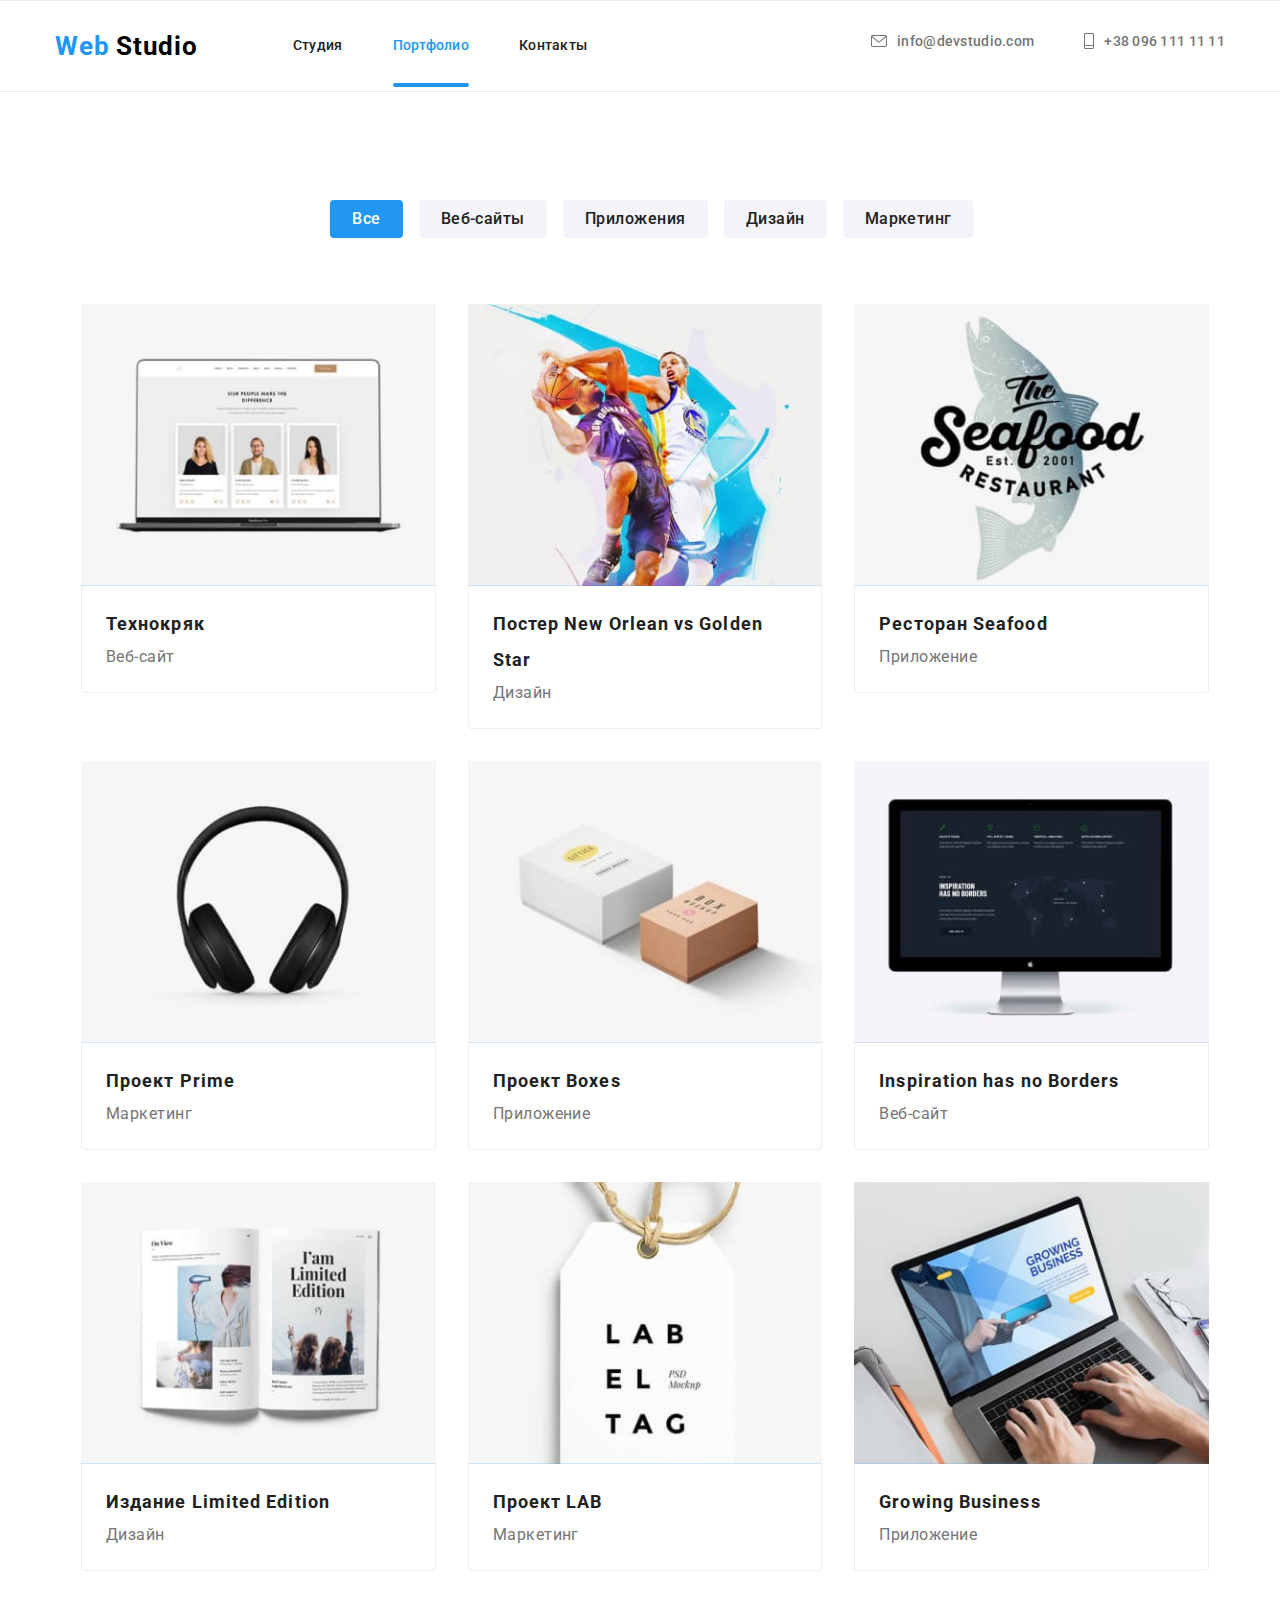
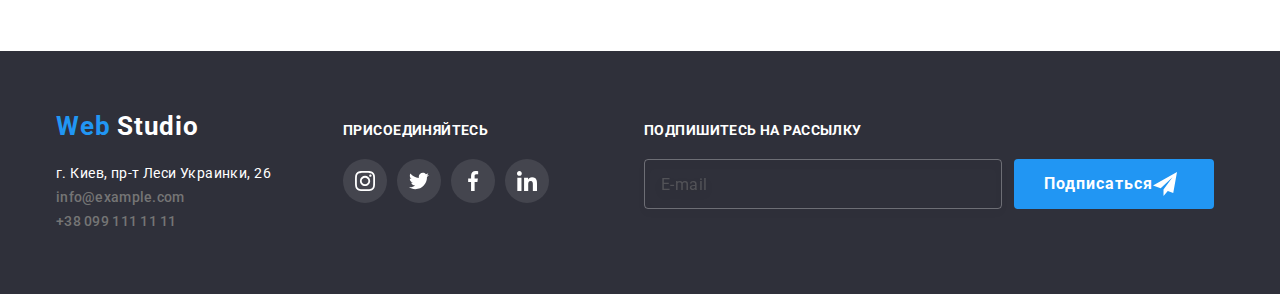
==== commit a3608fb8: "save" ====
--- a/portfolio.html
+++ b/portfolio.html
@@ -79,10 +79,10 @@
 						<nav>
 							<ul class="mob-navigation">
 								<li class="mob-navigation__item mob-navigation__studio">
-									<a href="./index.html" class="mob-navigation__current mob-navigation__link">Студия</a>
+									<a href="./index.html" class="mob-navigation__link">Студия</a>
 								</li>
 								<li class="mob-navigation__item">
-									<a href="./portfolio.html" class="mob-navigation__link">Портфолио</a>
+									<a href="./portfolio.html" class="mob-navigation__current mob-navigation__link">Портфолио</a>
 								</li>
 								<li class="mob-navigation__item">
 									<a href="" class="mob-navigation__link">Контакты</a>
@@ -90,6 +90,7 @@
 							</ul>
 						</nav>
 					</div>
+
 					<div class="mob-menu-bottom">
 						<ul class="mob-contacts mob-header__contacts">
 							<li class="mob-contacts__item">
--- a/css/main.min.css
+++ b/css/main.min.css
@@ -1 +1 @@
-:root{--main-font: "Roboto";--secondary-font: "Raleway";--accent-txt-color: #2196f3;--main-color-btn: #212121;--card-text: #757575;--bg-color: #2f303a;--color-light: #ffffff;--items: 3;--indent: 30px;--anim-slow: 250ms cubic-bezier(0.4, 0, 0.2, 1)}.hidden{display:none}.visually-hidden{position:absolute;white-space:nowrap;width:1px;height:1px;overflow:hidden;border:0;padding:0;clip:rect(0 0 0 0);-webkit-clip-path:inset(50%);clip-path:inset(50%);margin:-1px}.is-hidden{opacity:0;visibility:hidden;pointer-events:none}body{font-family:"Roboto","Raleway",sans-serif;font-size:14px;line-height:1.71;letter-spacing:.03em}body.no-scroll{overflow:hidden}h1,h2,h3,h4,p{margin:0}img{display:block;max-width:100%;height:auto}ul{list-style:none}.link{text-decoration:none}.list{list-style:none;margin:0;padding:0}button{display:-webkit-box;display:-ms-flexbox;display:flex;-webkit-box-align:center;-ms-flex-align:center;align-items:center;text-align:center;margin:0 auto;cursor:pointer;border:none}.btn{border-radius:4px}.btn:hover,.btn:focus{background-color:#188ce8}.main-color-btn{color:var(--main-color-btn)}.hero-btn{padding:10px 30px;font-family:inherit;font-weight:700;font-size:16px;line-height:1.87;letter-spacing:.06em;color:var(--color-light);background-color:var(--accent-txt-color);-webkit-transition:var(--anim-slow);transition:var(--anim-slow)}.container{width:100%;padding-left:15px;padding-right:15px;margin-left:auto;margin-right:auto}@media screen and (min-width: 480px){.container{max-width:480px}}@media screen and (min-width: 768px){.container{max-width:768px}}@media screen and (min-width: 1200px){.container{max-width:1200px}}section{padding:94px 0}.soc__team+.soc__team{margin-left:10px}.soc__link{width:44px;height:44px;border-radius:50%;background-color:#fff;display:-webkit-box;display:-ms-flexbox;display:flex;-webkit-box-pack:center;-ms-flex-pack:center;justify-content:center;-webkit-box-align:center;-ms-flex-align:center;align-items:center;-webkit-transition:background-color var(--anim-slow);transition:background-color var(--anim-slow)}.soc__link:hover,.soc__link:focus{background-color:var(--accent-txt-color)}.soc__icon{fill:#afb1b8;-webkit-transition:fill var(--anim-slow);transition:fill var(--anim-slow)}.soc__link:hover .soc__icon,.soc__link:focus .soc__icon{fill:#fff}.soc{display:-webkit-box;display:-ms-flexbox;display:flex;-webkit-box-pack:center;-ms-flex-pack:center;justify-content:center;padding:0}.soc-footer-title{font-size:14px;text-transform:uppercase;color:#fff}.soc-footer{display:-webkit-box;display:-ms-flexbox;display:flex;gap:10px;padding:0}.soc-footer__link{width:44px;height:44px;border-radius:50%;background:rgba(255,255,255,.1);display:-webkit-box;display:-ms-flexbox;display:flex;-webkit-box-pack:center;-ms-flex-pack:center;justify-content:center;-webkit-box-align:center;-ms-flex-align:center;align-items:center;fill:#fff;-webkit-transition:background var(--anim-slow),fill var(--anim-slow);transition:background var(--anim-slow),fill var(--anim-slow)}.soc-footer__link:hover,.soc-footer__link:focus{background:var(--accent-txt-color);fill:#fff;cursor:pointer}.uppertitle{font-weight:900;font-size:26px;line-height:1.62;text-align:center;letter-spacing:.06em;text-transform:uppercase;color:var(--color-light);max-width:360px;margin:0 auto;margin-bottom:30px}@media screen and (min-width: 1200px){.uppertitle{max-width:696px;font-size:44px;letter-spacing:1,36}}.button-portfolio{display:-webkit-box;display:-ms-flexbox;display:flex;-ms-flex-wrap:wrap;flex-wrap:wrap;gap:8px;margin-bottom:40px}@media screen and (min-width: 768px){.button-portfolio{display:-webkit-box;display:-ms-flexbox;display:flex;-webkit-box-pack:center;-ms-flex-pack:center;justify-content:center;margin-bottom:50px;margin-left:-8px}}.button-portfolio__current::after{position:absolute;content:"";display:inline-block;-webkit-box-align:end;-ms-flex-align:end;align-items:flex-end;bottom:-1px;width:100%;height:4px;left:0;border-radius:2px;color:var(--accent-txt-color)}@media screen and (min-width: 768px){.button-portfolio__item{margin-right:8px}}@media screen and (min-width: 1200px){.button-portfolio__item{margin-right:8px}}.button-portfolio__item:not(:last-child){margin-right:8px}.button-portfolio__info{border-radius:4px}.button-portfolio__list{font-family:var(--main-font);background-color:#f5f4fa;color:#212121;font-weight:500;font-size:16px;line-height:1.63;text-align:center;letter-spacing:.03em;cursor:pointer;border-radius:4px;border:0px;padding:6px 22px;-webkit-transition:background-color var(--anim-slow),color var(--anim-slow),-webkit-box-shadow var(--anim-slow);transition:background-color var(--anim-slow),color var(--anim-slow),-webkit-box-shadow var(--anim-slow);transition:background-color var(--anim-slow),color var(--anim-slow),box-shadow var(--anim-slow);transition:background-color var(--anim-slow),color var(--anim-slow),box-shadow var(--anim-slow),-webkit-box-shadow var(--anim-slow)}.button-portfolio__list:hover,.button-portfolio__list:focus{background-color:var(--accent-txt-color);color:#fff;-webkit-box-shadow:0px 3px 1px rgba(0,0,0,.1),0px 1px 2px rgba(0,0,0,.08),0px 2px 2px rgba(0,0,0,.12);box-shadow:0px 3px 1px rgba(0,0,0,.1),0px 1px 2px rgba(0,0,0,.08),0px 2px 2px rgba(0,0,0,.12);outline:none}.button-portfolio__shadow:hover,.button-portfolio__shadow:focus{-webkit-box-shadow:0px 3px 1px rgba(0,0,0,.1),0px 1px 2px rgba(0,0,0,.08),0px 2px 2px rgba(0,0,0,.12);box-shadow:0px 3px 1px rgba(0,0,0,.1),0px 1px 2px rgba(0,0,0,.08),0px 2px 2px rgba(0,0,0,.12);border-radius:4px;cursor:pointer}.nav{display:-webkit-box;display:-ms-flexbox;display:flex;margin-left:95px}.nav__list{position:relative}.nav__list:not(:last-child){margin-right:50px}@media screen and (max-width: 767px){.nav{display:none}}.nav__link{display:block;color:var(--main-color-btn);padding-top:32px;padding-bottom:32px;-webkit-transition:color var(--anim-slow);transition:color var(--anim-slow)}.nav__current::after{position:absolute;content:"";display:inline-block;-webkit-box-align:end;-ms-flex-align:end;align-items:flex-end;bottom:-1px;width:100%;height:4px;left:0;border-radius:2px;background-color:var(--accent-txt-color);color:var(--accent-txt-color)}.logo{font-weight:700;font-size:26px;line-height:1.19;letter-spacing:.03em;color:var(--accent-txt-color)}.logo__name{color:#000}.link{font-weight:500;font-size:14px;line-height:1.14;letter-spacing:.02em}.link:hover,.link:focus{color:var(--accent-txt-color)}.subscribe{text-align:center;font-family:var(--main-font);font-weight:700;font-size:14px;line-height:1.14;letter-spacing:.03em;text-transform:uppercase;color:#fff;margin-bottom:20px}@media screen and (min-width: 1200px){.subscribe{display:-webkit-box;display:-ms-flexbox;display:flex;text-align:left;-webkit-box-align:center;-ms-flex-align:center;align-items:center}}@media screen and (min-width: 1200px){.subscribe{margin-left:auto}}.subscribe__text{text-align:center;font-family:var(--main-font);font-weight:700;font-size:14px;line-height:1.14;letter-spacing:.03em;text-transform:uppercase;color:#fff;margin-bottom:20px}@media screen and (min-width: 1200px){.subscribe__text{display:-webkit-box;display:-ms-flexbox;display:flex;text-align:left;-webkit-box-align:center;-ms-flex-align:center;align-items:center}}@media screen and (min-width: 1200px){.subscribe__mail{display:-webkit-box;display:-ms-flexbox;display:flex}}.subscribe__input{font-weight:400;font-size:16px;line-height:1.25;-webkit-box-align:center;-ms-flex-align:center;align-items:center;letter-spacing:.03em;margin-right:12px;border:1px solid rgba(255,255,255,.3);-webkit-filter:drop-shadow(0px 4px 4px rgba(0, 0, 0, 0.15));filter:drop-shadow(0px 4px 4px rgba(0, 0, 0, 0.15));border-radius:4px;padding:15px 16px;cursor:pointer;background-color:rgba(0,0,0,0);color:#fff}.subscribe__input:hover,.subscribe__input:focus{border:1px solid var(--accent-txt-color);outline:none}@media screen and (min-width: 768px){.subscribe__input{width:450px;height:50px}}@media screen and (min-width: 1200px){.subscribe__input{width:358px;height:50px;margin-right:12px}}.subscribe__input::-webkit-input-placeholder{color:rgba(117,117,117,.5)}.subscribe__input::-moz-placeholder{color:rgba(117,117,117,.5)}.subscribe__input:-ms-input-placeholder{color:rgba(117,117,117,.5)}.subscribe__input::-ms-input-placeholder{color:rgba(117,117,117,.5)}.subscribe__input::placeholder{color:rgba(117,117,117,.5)}.subscribe-btn{display:-webkit-box;display:-ms-flexbox;display:flex;-webkit-box-align:center;-ms-flex-align:center;align-items:center;text-align:center;width:200px;height:50px;padding:10px 30px;font-weight:700;font-size:16px;line-height:1.87;letter-spacing:.06em;color:var(--color-light);background-color:var(--accent-txt-color);-webkit-transition:var(--anim-slow);transition:var(--anim-slow);border-radius:4px}.subscribe-btn{font-weight:700;font-size:16px;line-height:1.88;display:-webkit-box;display:-ms-flexbox;display:flex;-webkit-box-align:center;-ms-flex-align:center;align-items:center;text-align:center;letter-spacing:.06em;margin-right:10px;color:#fff}.backdrop{position:fixed;top:0;left:0;width:100%;height:100%;z-index:1000;background-color:rgba(0,0,0,.2);-webkit-transition:opacity 250ms linear,visibility 250ms linear;transition:opacity 250ms linear,visibility 250ms linear}.modal{position:absolute;top:50%;left:50%;padding:40px;-webkit-transform:translate(-50%, -50%);transform:translate(-50%, -50%);min-width:528px;min-height:581px;background-color:#fff;border-radius:4px;-webkit-box-shadow:0px 1px 3px rgba(0,0,0,.12),0px 1px 1px rgba(0,0,0,.14),0px 2px 1px rgba(0,0,0,.2);box-shadow:0px 1px 3px rgba(0,0,0,.12),0px 1px 1px rgba(0,0,0,.14),0px 2px 1px rgba(0,0,0,.2);-webkit-transition:cubic-bezier(0.4, 0, 0.2, 1);transition:cubic-bezier(0.4, 0, 0.2, 1)}.modal-close-btn{position:absolute;top:8px;right:8px;width:30px;height:30px;background:#fff;border-radius:50%;border:1px solid rgba(0,0,0,.1);display:-webkit-box;display:-ms-flexbox;display:flex;-webkit-box-align:center;-ms-flex-align:center;align-items:center;-webkit-box-pack:center;-ms-flex-pack:center;justify-content:center;cursor:pointer}.modal-close-btn:hover,.modal-close-btn:focus{fill:var(--accent-txt-color)}.sign-up-form{display:-webkit-box;display:-ms-flexbox;display:flex;-webkit-box-orient:vertical;-webkit-box-direction:normal;-ms-flex-direction:column;flex-direction:column}.sign-up-form label{margin-bottom:10px}.modal-title{font-weight:700;font-size:20px;line-height:23px;text-align:center;letter-spacing:.03em;color:#212121;margin-bottom:12px}.modal-label{position:relative;display:-webkit-box;display:-ms-flexbox;display:flex;-webkit-box-orient:vertical;-webkit-box-direction:normal;-ms-flex-direction:column;flex-direction:column}.modal-label:not(:last-of-type){margin-bottom:10px}.modal-label:last-of-type{margin-bottom:20px}.modal-label-txt{font-weight:400;font-size:12px;line-height:1.17;letter-spacing:.01em;color:#757575;margin-bottom:4px}.modal-wrapper{position:relative}.modal-input-icon{position:absolute;left:14px;top:50%;-webkit-transform:translateY(-50%);transform:translateY(-50%);-webkit-transition:var(--anim-slow);transition:var(--anim-slow)}.modal-policy-link{color:#2196f3}.form-checkbox-agreement{font-weight:400;font-size:14px;line-height:1.71;letter-spacing:.03em;color:#757575;-webkit-user-select:none;-moz-user-select:none;-ms-user-select:none;user-select:none}.modal-textarea{height:120px;padding:12px 16px;resize:none}.modal-textarea::-webkit-input-placeholder{color:rgba(117,117,117,.5)}.modal-textarea::-moz-placeholder{color:rgba(117,117,117,.5)}.modal-textarea:-ms-input-placeholder{color:rgba(117,117,117,.5)}.modal-textarea::-ms-input-placeholder{color:rgba(117,117,117,.5)}.modal-textarea::placeholder{color:rgba(117,117,117,.5)}.modal-wrapper{position:relative}.modal-input,.modal-textarea{width:100%;border:1px solid rgba(33,33,33,.2);border-radius:4px;-webkit-transition:border var(--anim-slow);transition:border var(--anim-slow);outline:var(--accent-txt-color);cursor:pointer}.modal-input{height:40px;padding:11px 12px 11px 42px}.modal-input:focus,.modal-textarea:focus{border:1px solid var(--accent-txt-color)}.modal-input:focus+.modal-input-icon{fill:var(--accent-txt-color)}.form-checkbox{display:-webkit-box;display:-ms-flexbox;display:flex;-webkit-box-pack:center;-ms-flex-pack:center;justify-content:center;-webkit-box-align:center;-ms-flex-align:center;align-items:center;gap:7px}.form-checkbox-icon{opacity:0}.form-checkbox-input:checked+.form-checkbox-custom-checkbox,.form-checkbox-input:checked+.form-checkbox-custom-checkbox .form-checkbox-icon{border:2px solid var(--accent-txt-color);background-color:var(--accent-txt-color);opacity:1}.form-checkbox-custom-checkbox{border:2px solid #212121;display:-webkit-inline-box;display:-ms-inline-flexbox;display:inline-flex;-webkit-box-pack:center;-ms-flex-pack:center;justify-content:center;-webkit-box-align:center;-ms-flex-align:center;align-items:center;border-radius:2px;width:16px;height:15px;-webkit-transition:border var(--anim-slow);transition:border var(--anim-slow)}.modal-button{background-color:var(--accent-txt-color);color:#fff;font-weight:700;font-size:16px;line-height:1.9;display:-webkit-box;display:-ms-flexbox;display:flex;-webkit-box-align:center;-ms-flex-align:center;align-items:center;text-align:center;letter-spacing:.06em;width:200px;height:50px;margin:0 auto;margin-top:30px;display:block;-webkit-box-shadow:0px 4px 4px rgba(0,0,0,.15);box-shadow:0px 4px 4px rgba(0,0,0,.15);border-radius:4px;border:0;cursor:pointer;-webkit-transition:background-color var(--anim-slow);transition:background-color var(--anim-slow)}.modal-button:hover,.modal-button:focus{background-color:var(--accent-txt-color);-webkit-box-shadow:0px 1px 3px rgba(0,0,0,.12),0px 1px 1px rgba(0,0,0,.14),0px 2px 1px rgba(0,0,0,.2);box-shadow:0px 1px 3px rgba(0,0,0,.12),0px 1px 1px rgba(0,0,0,.14),0px 2px 1px rgba(0,0,0,.2)}.menu-close{position:absolute;top:10px;right:15px}.menu-open,.menu-close{padding-top:10px;padding-bottom:10px;width:40px;height:40px;padding:0;display:-webkit-box;display:-ms-flexbox;display:flex;margin-left:auto;border:0;background-color:rgba(0,0,0,0)}@media screen and (min-width: 768px){.menu-open,.menu-close{display:none}}.menu-open__icon{fill:#000;-webkit-transition:fill var(--anim-slow);transition:fill var(--anim-slow)}.menu-open__icon:hover,.menu-open__icon:focus{fill:var(--accent-txt-color)}.menu-close__icon{fill:#000;-webkit-transition:fill var(--accent-txt-color);transition:fill var(--accent-txt-color)}.menu-close__icon:hover,.menu-close__icon:focus{fill:var(--accent-txt-color)}.mob-menu{padding:48px 40px;position:fixed;z-index:1;background-color:#fff;width:100vw;height:100vh;top:0;padding-top:10px;-webkit-transform:translateX(100%);transform:translateX(100%);left:0;-webkit-transition:-webkit-transform var(--anim-slow);transition:-webkit-transform var(--anim-slow);transition:transform var(--anim-slow);transition:transform var(--anim-slow), -webkit-transform var(--anim-slow)}.mob-menu.is-open{-webkit-transform:translateX(0);transform:translateX(0)}.mob-menu .container{display:-webkit-box;display:-ms-flexbox;display:flex;-webkit-box-orient:vertical;-webkit-box-direction:normal;-ms-flex-direction:column;flex-direction:column;height:100%;-webkit-box-pack:justify;-ms-flex-pack:justify;justify-content:space-between}.mob-menu__top{margin-top:48px}.mob-navigation__item:not(:last-child){margin-bottom:32px}.mob-navigation__link{font-weight:500;font-size:40px;line-height:1.17;text-align:center;letter-spacing:.02em;font-family:var(--main-font);text-decoration:none;color:#212121;-webkit-transition:color var(--anim-slow);transition:color var(--anim-slow)}.mob-navigation__link:hover,.mob-navigation__link:focus{color:var(--accent-txt-color)}.mob-navigation__current{color:var(--accent-txt-color)}.mob-contacts__item:not(:last-child){margin-bottom:32px}.mob-contacts{margin-bottom:64px}.mob-tel{font-family:var(--main-font);font-weight:500;font-size:24px;line-height:1.18;letter-spacing:.02em;text-decoration:none;color:var(--accent-txt-color)}.mob-mail{font-family:var(--main-font);font-weight:500;font-size:24px;line-height:1.17;letter-spacing:.02em;color:#757575;text-decoration:none}.mob-soc{display:-webkit-box;display:-ms-flexbox;display:flex}.mob-soc__item:not(:first-child){margin-left:10px}.mob-soc__item:not(:last-child)::after{content:"";height:22px;border:1px solid rgba(33,33,33,.2);-webkit-transform:rotate(90deg);transform:rotate(90deg)}.mob-soc__link{font-weight:500;font-size:10px;line-height:1.22;letter-spacing:.02em;color:#2196f3;text-decoration:none;margin-right:10px}.header{position:relative}.header--wrapper{border:1px solid #ececec;border-left:none;border-right:none}.header__container{display:-webkit-box;display:-ms-flexbox;display:flex;-webkit-box-align:center;-ms-flex-align:center;align-items:center}.header-contact{display:-webkit-box;display:-ms-flexbox;display:flex;margin-left:auto;font-weight:500;font-size:14px;line-height:1,14;letter-spacing:.02em;color:var(--card-text)}@media screen and (min-width: 1200px){.header-contact{margin-right:0}}.header-contact__item{display:-webkit-box;display:-ms-flexbox;display:flex;-webkit-box-align:center;-ms-flex-align:center;align-items:center;-webkit-box-pack:center;-ms-flex-pack:center;justify-content:center}.header-contact__item:not(:last-child){margin-right:50px}.header-contact__item:hover,.header-contact__item:focus{color:var(--accent-txt-color);cursor:pointer}@media screen and (min-width: 768px){.header-contact__item:not(:last-child){margin-bottom:10px}}@media screen and (min-width: 1200px){.header-contact__item:not(:last-child){margin-right:50px}}.header-contact__link{padding-top:32px;padding-bottom:32px;display:-webkit-box;display:-ms-flexbox;display:flex;-webkit-box-align:center;-ms-flex-align:center;align-items:center;-webkit-transition:color var(--anim-slow);transition:color var(--anim-slow);color:var(--card-text)}.header-contact__link:hover,.header-contact__link:focus{color:var(--accent-txt-color)}@media screen and (min-width: 768px){.header-contact__link{font-family:var(--main-font);color:var(--card-text);font-weight:500;font-size:12px;line-height:1.17;letter-spacing:.02em;text-decoration:none;-webkit-transition:color var(--anim-slow);transition:color var(--anim-slow)}.header-contact__link:not(:last-child){margin-bottom:10px}.header-contact__link:hover,.header-contact__link:focus{color:var(--accent-txt-color)}}@media screen and (min-width: 1200px){.header-contact__link{padding-top:32px;padding-bottom:32px;font-size:14px;line-height:1.15;display:-webkit-box;display:-ms-flexbox;display:flex;-webkit-box-align:center;-ms-flex-align:center;align-items:center}}@media screen and (min-width: 768px){.header-contact__icon{margin-right:10px;fill:currentColor}}.portfolio{margin-bottom:-30px}@media screen and (min-width: 768px){.portfolio{display:-webkit-box;display:-ms-flexbox;display:flex;-ms-flex-wrap:wrap;flex-wrap:wrap;margin-left:-30px}}.portfolio__card-img{margin-bottom:30px;margin:15px}@media screen and (min-width: 768px){.portfolio__card-img{-ms-flex-preferred-size:calc(50% - 30px);flex-basis:calc(50% - 30px);margin-left:30px}}@media screen and (min-width: 1200px){.portfolio__card-img{-ms-flex-preferred-size:calc(33.3333333333% - 30px);flex-basis:calc(33.3333333333% - 30px);position:relative}}.portfolio__card-img:hover .portfolio-overlay{-webkit-transform:translateY(0);transform:translateY(0)}.portfolio__card-img.list.portfolio__card-set{margin:15px}.portfolio__card-img.list.portfolio__card-set:nth-child(3n){margin-right:0}.portfolio__card-set{display:block;-ms-flex-preferred-size:calc((100% - var(--indent)*var(--items))/var(--items));flex-basis:calc((100% - var(--indent)*var(--items))/var(--items));max-width:100%;height:auto;border-radius:4px;border:0p;border:1px solid rgba(0,0,0,0);-webkit-transition:-webkit-box-shadow var(--anim-slow);transition:-webkit-box-shadow var(--anim-slow);transition:box-shadow var(--anim-slow);transition:box-shadow var(--anim-slow), -webkit-box-shadow var(--anim-slow);cursor:pointer}.portfolio__card-set:hover,.portfolio__card-set:focus{-webkit-box-shadow:0px 1px 1px rgba(0,0,0,.12),0px 4px 4px rgba(0,0,0,.06),1px 4px 6px rgba(0,0,0,.16);box-shadow:0px 1px 1px rgba(0,0,0,.12),0px 4px 4px rgba(0,0,0,.06),1px 4px 6px rgba(0,0,0,.16)}.portfolio__wrapper{position:relative;overflow:hidden}.portfolio__team-wrapper{padding:20px 24px;background:#fff;border:1px solid #eee;border-top:none}.portfolio__team-wrapper{background:#fff;border-radius:0px 0px 4px 4px}.portfolio__team-wrapper:hover,.portfolio__team-wrapper:focus{border:1px solid rgba(0,0,0,0);color:#eee}.portfolio-overlay{position:absolute;top:0;left:0;-webkit-transform:translateY(100%);transform:translateY(100%);width:100%;height:100%;display:-webkit-box;display:-ms-flexbox;display:flex;-webkit-box-pack:center;-ms-flex-pack:center;justify-content:center;-webkit-box-align:center;-ms-flex-align:center;align-items:center;background-color:rgba(33,150,243,.9);padding:63px 24px;-webkit-transition:-webkit-transform 250ms linear;transition:-webkit-transform 250ms linear;transition:transform 250ms linear;transition:transform 250ms linear, -webkit-transform 250ms linear}.portfolio-desc{font-style:normal;font-weight:400;font-size:18px;line-height:1.56;letter-spacing:.03em;color:#fff}.portfolio__card-title{font-weight:700;font-size:18px;line-height:2;letter-spacing:.06em;color:var(--main-color-btn)}.portfolio__card-text{font-weight:400;font-size:16px;line-height:1.89;letter-spacing:.03em;color:var(--card-text)}.hero{padding-top:118px;padding-bottom:118px;background-color:var(--bg-color);max-width:1600px;margin-left:auto;margin-right:auto;height:600px;background-image:-webkit-gradient(linear, left top, right top, from(rgba(47, 48, 58, 0.4)), to(rgba(47, 48, 58, 0.4))),url(../images/Hero-img.jpg);background-image:linear-gradient(to right, rgba(47, 48, 58, 0.4), rgba(47, 48, 58, 0.4)),url(../images/Hero-img.jpg);background-repeat:no-repeat;background-position:center;background-size:cover}@media screen and (min-width: 768px){.hero{padding-top:118px;padding-bottom:118px}}@media screen and (min-width: 1200px){.hero{padding-top:200px;padding-bottom:200px}}@media screen and (max-width: 1199px){.about-section{padding:0}}.about{display:none}@media screen and (min-width: 1200px){.about{display:block}}.about__img-wrapper{position:relative}.about__us{font-weight:700;font-size:36px;line-height:1.17;text-align:center;letter-spacing:.03em;color:var(--main-color-btn);margin-bottom:50px}.about__img{display:-webkit-box;display:-ms-flexbox;display:flex;padding:0;gap:30px}.about__desc{position:absolute;padding:27px;width:100%;text-align:center;background:rgba(47,48,58,.8);margin:0;bottom:0;font-weight:700;font-size:14px;line-height:1.43;text-align:center;letter-spacing:.03em;text-transform:uppercase;color:#fff}@media screen and (min-width: 1200px){.benefits{padding-bottom:0}}.benefits-us{margin-bottom:-30px}@media screen and (min-width: 768px){.benefits-us{display:-webkit-box;display:-ms-flexbox;display:flex;-ms-flex-wrap:wrap;flex-wrap:wrap;margin-left:-30px}}.benefits-info{margin-bottom:30px}@media screen and (min-width: 768px){.benefits-info{-ms-flex-preferred-size:calc(50% - 30px);flex-basis:calc(50% - 30px);margin-left:30px}}@media screen and (min-width: 768px)and (min-width: 1200px){.benefits-info{-ms-flex-preferred-size:calc(25% - 30px);flex-basis:calc(25% - 30px);-webkit-box-pack:justify;-ms-flex-pack:justify;justify-content:space-between}}.benefits-icon{width:70px;height:70px}.benefits-icon-list{height:120px;background:#f5f4fa;border-radius:4px;display:-webkit-box;display:-ms-flexbox;display:flex;-webkit-box-pack:center;-ms-flex-pack:center;justify-content:center;-webkit-box-align:center;-ms-flex-align:center;align-items:center;margin-bottom:30px}.benefits-about{margin-bottom:10px;font-weight:700;font-size:14px;line-height:1.14;letter-spacing:.03em;text-transform:uppercase;color:var(--main-color-btn)}@media screen and (min-width: 768px){.benefits-about{text-align:left}}.benefits-description{font-weight:400;font-size:14px;line-height:1.71;letter-spacing:.03em;color:var(--card-text)}.team{padding:94px 0;background-color:#f5f4fa}.team team__set-foto{margin-bottom:-30px}@media screen and (min-width: 768px)and (max-width: 1199px){.team team__set-foto{display:-webkit-box;display:-ms-flexbox;display:flex;-ms-flex-wrap:wrap;flex-wrap:wrap;margin-left:-30px}}@media screen and (min-width: 768px){.team-us{font-weight:700;font-size:28px;line-height:1.17;text-align:center;letter-spacing:.03em;margin-bottom:30px}}@media screen and (min-width: 1200px){.team-us{font-size:36px;line-height:1.17;margin-bottom:50px}}.team__item{background:#fff;margin-right:-15px;margin:15px;padding:0;-webkit-box-shadow:0px 1px 3px rgba(0,0,0,.12),0px 1px 1px rgba(0,0,0,.14),0px 2px 1px rgba(0,0,0,.2);box-shadow:0px 1px 3px rgba(0,0,0,.12),0px 1px 1px rgba(0,0,0,.14),0px 2px 1px rgba(0,0,0,.2);margin-bottom:30px}@media screen and (min-width: 768px){.team__item{-ms-flex-preferred-size:calc(50% - 30px);flex-basis:calc(50% - 30px);margin-left:30px}}@media screen and (min-width: 1200px){.team__item{-ms-flex-preferred-size:calc(25% - 30px);flex-basis:calc(25% - 30px)}}.team__set-item{display:block;-ms-flex-preferred-size:calc((100% - var(--indent)*var(--items))/var(--items));flex-basis:calc((100% - var(--indent)*var(--items))/var(--items));max-width:100%;height:auto;border-radius:4px;border:0px;border:1px solid rgba(0,0,0,0);-webkit-transition:-webkit-box-shadow var(--anim-slow);transition:-webkit-box-shadow var(--anim-slow);transition:box-shadow var(--anim-slow);transition:box-shadow var(--anim-slow), -webkit-box-shadow var(--anim-slow)}.team__set-item:hover,.team__set-item:focus{-webkit-box-shadow:0px 1px 1px rgba(0,0,0,.12),0px 4px 4px rgba(0,0,0,.06),1px 4px 6px rgba(0,0,0,.16);box-shadow:0px 1px 1px rgba(0,0,0,.12),0px 4px 4px rgba(0,0,0,.06),1px 4px 6px rgba(0,0,0,.16)}.team__wrapper{border:1px solid #eee;border-top:none;border-radius:0px 0px 4px 4px}.team__wrapper:hover,.team__wrapper:focus{border:1px solid rgba(0,0,0,0);color:#eee}.cards{padding:30px 30px}.cards__employees{font-weight:500;font-size:16px;line-height:1.19;text-align:center;letter-spacing:.03em;color:var(--main-color-btn);margin-bottom:10px}.cards__work{font-weight:400;font-size:16px;line-height:1.19;text-align:center;letter-spacing:.03em;color:var(--card-text);margin-bottom:16px}.customers__title{font-weight:700;font-size:36px;line-height:42px;text-align:center;letter-spacing:.03em;color:#212121;margin-bottom:50px}.customers__list{display:-webkit-box;display:-ms-flexbox;display:flex;-ms-flex-wrap:wrap;flex-wrap:wrap;gap:30px}.customers__item{margin-bottom:30px;margin-left:30px;-ms-flex-preferred-size:calc(50% - 30px);flex-basis:calc(50% - 30px)}@media screen and (min-width: 768px){.customers__item{-ms-flex-preferred-size:calc(33.3333333333% - 30px);flex-basis:calc(33.3333333333% - 30px);margin-left:30px}}@media screen and (min-width: 1200px){.customers__item{-ms-flex-preferred-size:calc(16.6666666667% - 30px);flex-basis:calc(16.6666666667% - 30px);margin-left:30px}}.customers__link{border:1px solid #afb1b8;border-radius:4px;display:-webkit-box;display:-ms-flexbox;display:flex;-webkit-box-pack:center;-ms-flex-pack:center;justify-content:center;-webkit-box-align:center;-ms-flex-align:center;align-items:center;height:92px;outline:none;-webkit-transition:border var(--anim-slow);transition:border var(--anim-slow)}.customers__link:hover,.customers__link:focus{border:1px solid var(--accent-txt-color)}.customers__icon{fill:#afb1b8;-webkit-transition:fill var(--anim-slow);transition:fill var(--anim-slow)}.customers__link:hover .customers__icon,.customers__link:focus .customers__icon{fill:var(--accent-txt-color)}.footer{padding:60px 0;background-color:var(--bg-color)}@media screen and (min-width: 1200px){.footer{padding-bottom:0}}.footer__container{margin:auto;-ms-flex-pack:distribute;justify-content:space-around}@media screen and (min-width: 768px)and (max-width: 1199px){.footer__container{display:-webkit-box;display:-ms-flexbox;display:flex;-ms-flex-wrap:wrap;flex-wrap:wrap;-ms-flex-pack:distribute;justify-content:space-around;-webkit-box-align:baseline;-ms-flex-align:baseline;align-items:baseline}}@media screen and (min-width: 1200px){.footer__container{display:-webkit-box;display:-ms-flexbox;display:flex;-webkit-box-align:baseline;-ms-flex-align:baseline;align-items:baseline}}.footer__contact{text-align:center;margin-bottom:60px}@media screen and (min-width: 768px){.footer__contact{margin-right:165px}}@media screen and (min-width: 1200px){.footer__contact{margin-right:70px;text-align:left}}.footer__soc-section{text-align:center;margin-bottom:60px}@media screen and (min-width: 1200px){.footer__soc-section{margin-right:93px;text-align:left}}.soc-footer-title{font-family:var(--main-font);color:#fff;font-weight:700;font-size:14px;line-height:1.14;letter-spacing:.03em;text-transform:uppercase;margin:0;margin-bottom:20px}.logo{display:block;font-weight:700;font-size:26px;line-height:1.19;letter-spacing:.03em;color:var(--accent-txt-color)}.logo__text{color:var(--color-light)}.address{font-style:normal;font-weight:400;font-size:14px;line-height:1.71;letter-spacing:.03em;color:var(--color-light)}.address__contact-list{text-decoration:none}.footer__address{margin-top:20px}.address__link{font-style:normal;font-weight:500;font-size:14px;line-height:1.14;letter-spacing:.02em;color:var(--card-text);-webkit-transition:color var(--anim-slow);transition:color var(--anim-slow)}/*# sourceMappingURL=main.min.css.map */+:root{--main-font: "Roboto";--secondary-font: "Raleway";--accent-txt-color: #2196f3;--main-color-btn: #212121;--card-text: #757575;--bg-color: #2f303a;--color-light: #ffffff;--items: 3;--indent: 30px;--anim-slow: 250ms cubic-bezier(0.4, 0, 0.2, 1)}.hidden{display:none}.visually-hidden{position:absolute;white-space:nowrap;width:1px;height:1px;overflow:hidden;border:0;padding:0;clip:rect(0 0 0 0);-webkit-clip-path:inset(50%);clip-path:inset(50%);margin:-1px}.is-hidden{opacity:0;visibility:hidden;pointer-events:none}body{font-family:"Roboto","Raleway",sans-serif;font-size:14px;line-height:1.71;letter-spacing:.03em}body.no-scroll{overflow:hidden}h1,h2,h3,h4,p{margin:0}img{display:block;max-width:100%;height:auto}ul{list-style:none}.link{text-decoration:none}.list{list-style:none;margin:0;padding:0}button{display:-webkit-box;display:-ms-flexbox;display:flex;-webkit-box-align:center;-ms-flex-align:center;align-items:center;text-align:center;margin:0 auto;cursor:pointer;border:none}.btn{border-radius:4px}.btn:hover,.btn:focus{background-color:#188ce8}.main-color-btn{color:var(--main-color-btn)}.hero-btn{padding:10px 30px;font-family:inherit;font-weight:700;font-size:16px;line-height:1.87;letter-spacing:.06em;color:var(--color-light);background-color:var(--accent-txt-color);-webkit-transition:var(--anim-slow);transition:var(--anim-slow)}.container{width:100%;padding-left:15px;padding-right:15px;margin-left:auto;margin-right:auto}@media screen and (min-width: 480px){.container{max-width:480px}}@media screen and (min-width: 768px){.container{max-width:768px}}@media screen and (min-width: 1200px){.container{max-width:1200px}}section{padding:94px 0}.soc__team+.soc__team{margin-left:10px}.soc__link{width:44px;height:44px;border-radius:50%;background-color:#fff;display:-webkit-box;display:-ms-flexbox;display:flex;-webkit-box-pack:center;-ms-flex-pack:center;justify-content:center;-webkit-box-align:center;-ms-flex-align:center;align-items:center;-webkit-transition:background-color var(--anim-slow);transition:background-color var(--anim-slow)}.soc__link:hover,.soc__link:focus{background-color:var(--accent-txt-color)}.soc__icon{fill:#afb1b8;-webkit-transition:fill var(--anim-slow);transition:fill var(--anim-slow)}.soc__link:hover .soc__icon,.soc__link:focus .soc__icon{fill:#fff}.soc{display:-webkit-box;display:-ms-flexbox;display:flex;-webkit-box-pack:center;-ms-flex-pack:center;justify-content:center;padding:0}.soc-footer-title{font-size:14px;text-transform:uppercase;color:#fff}.soc-footer{display:-webkit-box;display:-ms-flexbox;display:flex;gap:10px;padding:0}.soc-footer__link{width:44px;height:44px;border-radius:50%;background:rgba(255,255,255,.1);display:-webkit-box;display:-ms-flexbox;display:flex;-webkit-box-pack:center;-ms-flex-pack:center;justify-content:center;-webkit-box-align:center;-ms-flex-align:center;align-items:center;fill:#fff;-webkit-transition:background var(--anim-slow),fill var(--anim-slow);transition:background var(--anim-slow),fill var(--anim-slow)}.soc-footer__link:hover,.soc-footer__link:focus{background:var(--accent-txt-color);fill:#fff;cursor:pointer}.uppertitle{font-weight:900;font-size:26px;line-height:1.62;text-align:center;letter-spacing:.06em;text-transform:uppercase;color:var(--color-light);max-width:360px;margin:0 auto;margin-bottom:30px}@media screen and (min-width: 1200px){.uppertitle{max-width:696px;font-size:44px;letter-spacing:1,36}}.button-portfolio{display:-webkit-box;display:-ms-flexbox;display:flex;-ms-flex-wrap:wrap;flex-wrap:wrap;gap:8px;margin-bottom:40px}@media screen and (min-width: 768px){.button-portfolio{display:-webkit-box;display:-ms-flexbox;display:flex;-webkit-box-pack:center;-ms-flex-pack:center;justify-content:center;margin-bottom:50px;margin-left:-8px}}.button-portfolio__list.button-portfolio__current,.button-portfolio__list:hover,.button-portfolio__list:focus{background-color:var(--accent-txt-color);color:var(--color-light)}.button-portfolio__current::after{position:absolute;content:"";display:inline-block;-webkit-box-align:end;-ms-flex-align:end;align-items:flex-end;bottom:-1px;width:100%;height:4px;left:0;border-radius:2px;color:var(--accent-txt-color)}@media screen and (min-width: 768px){.button-portfolio__item{margin-right:8px}}@media screen and (min-width: 1200px){.button-portfolio__item{margin-right:8px}}.button-portfolio__item:not(:last-child){margin-right:8px}.button-portfolio__info{border-radius:4px}.button-portfolio__list{font-family:var(--main-font);background-color:#f5f4fa;color:#212121;font-weight:500;font-size:16px;line-height:1.63;text-align:center;letter-spacing:.03em;cursor:pointer;border-radius:4px;border:0px;padding:6px 22px;-webkit-transition:background-color var(--anim-slow),color var(--anim-slow),-webkit-box-shadow var(--anim-slow);transition:background-color var(--anim-slow),color var(--anim-slow),-webkit-box-shadow var(--anim-slow);transition:background-color var(--anim-slow),color var(--anim-slow),box-shadow var(--anim-slow);transition:background-color var(--anim-slow),color var(--anim-slow),box-shadow var(--anim-slow),-webkit-box-shadow var(--anim-slow)}.button-portfolio__list:hover,.button-portfolio__list:focus{background-color:var(--accent-txt-color);color:#fff;-webkit-box-shadow:0px 3px 1px rgba(0,0,0,.1),0px 1px 2px rgba(0,0,0,.08),0px 2px 2px rgba(0,0,0,.12);box-shadow:0px 3px 1px rgba(0,0,0,.1),0px 1px 2px rgba(0,0,0,.08),0px 2px 2px rgba(0,0,0,.12);outline:none}.button-portfolio__shadow:hover,.button-portfolio__shadow:focus{-webkit-box-shadow:0px 3px 1px rgba(0,0,0,.1),0px 1px 2px rgba(0,0,0,.08),0px 2px 2px rgba(0,0,0,.12);box-shadow:0px 3px 1px rgba(0,0,0,.1),0px 1px 2px rgba(0,0,0,.08),0px 2px 2px rgba(0,0,0,.12);border-radius:4px;cursor:pointer}.nav{display:-webkit-box;display:-ms-flexbox;display:flex;margin-left:95px}.nav__list{position:relative}.nav__list:not(:last-child){margin-right:50px}@media screen and (max-width: 767px){.nav{display:none}}@media screen and (min-width: 1200px){.nav{display:-webkit-box;display:-ms-flexbox;display:flex}}.nav__link{display:block;color:var(--main-color-btn);padding-top:32px;padding-bottom:32px;-webkit-transition:color var(--anim-slow);transition:color var(--anim-slow)}.nav__current{color:var(--accent-txt-color)}.nav__current::after{position:absolute;content:"";display:inline-block;-webkit-box-align:end;-ms-flex-align:end;align-items:flex-end;bottom:-1px;width:100%;height:4px;left:0;border-radius:2px;background-color:var(--accent-txt-color);color:var(--accent-txt-color)}.logo{font-weight:700;font-size:26px;line-height:1.19;letter-spacing:.03em;color:var(--accent-txt-color)}.logo__name{color:#000}.link{font-weight:500;font-size:14px;line-height:1.14;letter-spacing:.02em}.link:hover,.link:focus{color:var(--accent-txt-color)}.subscribe__txt{text-align:center;font-family:var(--main-font);font-weight:700;font-size:14px;line-height:1.14;letter-spacing:.03em;text-transform:uppercase;color:#fff;margin-bottom:20px}@media screen and (min-width: 1200px){.subscribe__txt{display:-webkit-box;display:-ms-flexbox;display:flex;text-align:left;-webkit-box-align:center;-ms-flex-align:center;align-items:center}}.subscribe__mail{display:-webkit-box;display:-ms-flexbox;display:flex;justify-items:center;-webkit-box-align:center;-ms-flex-align:center;align-items:center}@media screen and (min-width: 1200px){.subscribe__mail{display:-webkit-box;display:-ms-flexbox;display:flex}}.subscribe__input{font-weight:400;font-size:16px;line-height:1.25;-webkit-box-align:center;-ms-flex-align:center;align-items:center;letter-spacing:.03em;margin-right:12px;border:1px solid rgba(255,255,255,.3);-webkit-filter:drop-shadow(0px 4px 4px rgba(0, 0, 0, 0.15));filter:drop-shadow(0px 4px 4px rgba(0, 0, 0, 0.15));border-radius:4px;padding:15px 16px;cursor:pointer;background-color:rgba(0,0,0,0);color:#fff}.subscribe__input:hover,.subscribe__input:focus{border:1px solid var(--accent-txt-color);outline:none}@media screen and (min-width: 768px){.subscribe__input{width:450px;height:50px}}@media screen and (min-width: 1200px){.subscribe__input{width:358px;height:50px;margin-right:12px}}.subscribe__input::-webkit-input-placeholder{color:rgba(117,117,117,.5)}.subscribe__input::-moz-placeholder{color:rgba(117,117,117,.5)}.subscribe__input:-ms-input-placeholder{color:rgba(117,117,117,.5)}.subscribe__input::-ms-input-placeholder{color:rgba(117,117,117,.5)}.subscribe__input::placeholder{color:rgba(117,117,117,.5)}.subscribe-btn{display:-webkit-box;display:-ms-flexbox;display:flex;-webkit-box-align:center;-ms-flex-align:center;align-items:center;text-align:center;width:200px;height:50px;padding:10px 30px;font-weight:700;font-size:16px;line-height:1.87;letter-spacing:.06em;color:var(--color-light);background-color:var(--accent-txt-color);-webkit-transition:var(--anim-slow);transition:var(--anim-slow);border-radius:4px}.subscribe-btn{font-weight:700;font-size:16px;line-height:1.88;display:-webkit-box;display:-ms-flexbox;display:flex;-webkit-box-align:center;-ms-flex-align:center;align-items:center;text-align:center;letter-spacing:.06em;margin-right:10px;color:#fff}.backdrop{position:fixed;top:0;left:0;width:100%;height:100%;z-index:1000;background-color:rgba(0,0,0,.2);-webkit-transition:opacity 250ms linear,visibility 250ms linear;transition:opacity 250ms linear,visibility 250ms linear}.modal{position:absolute;top:50%;left:50%;padding:40px;-webkit-transform:translate(-50%, -50%);transform:translate(-50%, -50%);min-width:528px;min-height:581px;background-color:#fff;border-radius:4px;-webkit-box-shadow:0px 1px 3px rgba(0,0,0,.12),0px 1px 1px rgba(0,0,0,.14),0px 2px 1px rgba(0,0,0,.2);box-shadow:0px 1px 3px rgba(0,0,0,.12),0px 1px 1px rgba(0,0,0,.14),0px 2px 1px rgba(0,0,0,.2);-webkit-transition:cubic-bezier(0.4, 0, 0.2, 1);transition:cubic-bezier(0.4, 0, 0.2, 1)}.modal-close-btn{position:absolute;top:8px;right:8px;width:30px;height:30px;background:#fff;border-radius:50%;border:1px solid rgba(0,0,0,.1);display:-webkit-box;display:-ms-flexbox;display:flex;-webkit-box-align:center;-ms-flex-align:center;align-items:center;-webkit-box-pack:center;-ms-flex-pack:center;justify-content:center;cursor:pointer}.modal-close-btn:hover,.modal-close-btn:focus{fill:var(--accent-txt-color)}.sign-up-form{display:-webkit-box;display:-ms-flexbox;display:flex;-webkit-box-orient:vertical;-webkit-box-direction:normal;-ms-flex-direction:column;flex-direction:column}.sign-up-form label{margin-bottom:10px}.modal-title{font-weight:700;font-size:20px;line-height:23px;text-align:center;letter-spacing:.03em;color:#212121;margin-bottom:12px}.modal-label{position:relative;display:-webkit-box;display:-ms-flexbox;display:flex;-webkit-box-orient:vertical;-webkit-box-direction:normal;-ms-flex-direction:column;flex-direction:column}.modal-label:not(:last-of-type){margin-bottom:10px}.modal-label:last-of-type{margin-bottom:20px}.modal-label-txt{font-weight:400;font-size:12px;line-height:1.17;letter-spacing:.01em;color:#757575;margin-bottom:4px}.modal-wrapper{position:relative}.modal-input-icon{position:absolute;left:14px;top:50%;-webkit-transform:translateY(-50%);transform:translateY(-50%);-webkit-transition:var(--anim-slow);transition:var(--anim-slow)}.modal-policy-link{color:#2196f3}.form-checkbox-agreement{font-weight:400;font-size:14px;line-height:1.71;letter-spacing:.03em;color:#757575;-webkit-user-select:none;-moz-user-select:none;-ms-user-select:none;user-select:none}.modal-textarea{height:120px;padding:12px 16px;resize:none}.modal-textarea::-webkit-input-placeholder{color:rgba(117,117,117,.5)}.modal-textarea::-moz-placeholder{color:rgba(117,117,117,.5)}.modal-textarea:-ms-input-placeholder{color:rgba(117,117,117,.5)}.modal-textarea::-ms-input-placeholder{color:rgba(117,117,117,.5)}.modal-textarea::placeholder{color:rgba(117,117,117,.5)}.modal-wrapper{position:relative}.modal-input,.modal-textarea{width:100%;border:1px solid rgba(33,33,33,.2);border-radius:4px;-webkit-transition:border var(--anim-slow);transition:border var(--anim-slow);outline:var(--accent-txt-color);cursor:pointer}.modal-input{height:40px;padding:11px 12px 11px 42px}.modal-input:focus,.modal-textarea:focus{border:1px solid var(--accent-txt-color)}.modal-input:focus+.modal-input-icon{fill:var(--accent-txt-color)}.form-checkbox{display:-webkit-box;display:-ms-flexbox;display:flex;-webkit-box-pack:center;-ms-flex-pack:center;justify-content:center;-webkit-box-align:center;-ms-flex-align:center;align-items:center;gap:7px}.form-checkbox-icon{opacity:0}.form-checkbox-input:checked+.form-checkbox-custom-checkbox,.form-checkbox-input:checked+.form-checkbox-custom-checkbox .form-checkbox-icon{border:2px solid var(--accent-txt-color);background-color:var(--accent-txt-color);opacity:1}.form-checkbox-custom-checkbox{border:2px solid #212121;display:-webkit-inline-box;display:-ms-inline-flexbox;display:inline-flex;-webkit-box-pack:center;-ms-flex-pack:center;justify-content:center;-webkit-box-align:center;-ms-flex-align:center;align-items:center;border-radius:2px;width:16px;height:15px;-webkit-transition:border var(--anim-slow);transition:border var(--anim-slow)}.modal-button{background-color:var(--accent-txt-color);color:#fff;font-weight:700;font-size:16px;line-height:1.9;display:-webkit-box;display:-ms-flexbox;display:flex;-webkit-box-align:center;-ms-flex-align:center;align-items:center;text-align:center;letter-spacing:.06em;width:200px;height:50px;margin:0 auto;margin-top:30px;display:block;-webkit-box-shadow:0px 4px 4px rgba(0,0,0,.15);box-shadow:0px 4px 4px rgba(0,0,0,.15);border-radius:4px;border:0;cursor:pointer;-webkit-transition:background-color var(--anim-slow);transition:background-color var(--anim-slow)}.modal-button:hover,.modal-button:focus{background-color:var(--accent-txt-color);-webkit-box-shadow:0px 1px 3px rgba(0,0,0,.12),0px 1px 1px rgba(0,0,0,.14),0px 2px 1px rgba(0,0,0,.2);box-shadow:0px 1px 3px rgba(0,0,0,.12),0px 1px 1px rgba(0,0,0,.14),0px 2px 1px rgba(0,0,0,.2)}.menu-close{position:absolute;top:10px;right:15px}.menu-open,.menu-close{padding-top:10px;padding-bottom:10px;width:40px;height:40px;padding:0;display:-webkit-box;display:-ms-flexbox;display:flex;margin-left:auto;border:0;background-color:rgba(0,0,0,0)}@media screen and (min-width: 768px){.menu-open,.menu-close{display:none}}.menu-open__icon{fill:#000;-webkit-transition:fill var(--anim-slow);transition:fill var(--anim-slow)}.menu-open__icon:hover,.menu-open__icon:focus{fill:var(--accent-txt-color)}.menu-close__icon{fill:#000;-webkit-transition:fill var(--accent-txt-color);transition:fill var(--accent-txt-color)}.menu-close__icon:hover,.menu-close__icon:focus{fill:var(--accent-txt-color)}.mob-menu{padding:48px 40px;position:fixed;z-index:1;background-color:#fff;width:100vw;height:100vh;top:0;padding-top:10px;-webkit-transform:translateX(100%);transform:translateX(100%);left:0;-webkit-transition:-webkit-transform var(--anim-slow);transition:-webkit-transform var(--anim-slow);transition:transform var(--anim-slow);transition:transform var(--anim-slow), -webkit-transform var(--anim-slow)}.mob-menu.is-open{-webkit-transform:translateX(0);transform:translateX(0)}.mob-menu .container{display:-webkit-box;display:-ms-flexbox;display:flex;-webkit-box-orient:vertical;-webkit-box-direction:normal;-ms-flex-direction:column;flex-direction:column;height:100%;-webkit-box-pack:justify;-ms-flex-pack:justify;justify-content:space-between}.mob-menu__top{margin-top:48px}.mob-navigation__item:not(:last-child){margin-bottom:32px}.mob-navigation__link{font-weight:500;font-size:40px;line-height:1.17;text-align:center;letter-spacing:.02em;font-family:var(--main-font);text-decoration:none;color:#212121;-webkit-transition:color var(--anim-slow);transition:color var(--anim-slow)}.mob-navigation__link:hover,.mob-navigation__link:focus{color:var(--accent-txt-color)}.mob-navigation__current{color:var(--accent-txt-color)}.mob-contacts__item:not(:last-child){margin-bottom:32px}.mob-contacts{margin-bottom:64px}.mob-tel{font-family:var(--main-font);font-weight:500;font-size:24px;line-height:1.18;letter-spacing:.02em;text-decoration:none;color:var(--accent-txt-color)}.mob-mail{font-family:var(--main-font);font-weight:500;font-size:24px;line-height:1.17;letter-spacing:.02em;color:#757575;text-decoration:none}.mob-soc{display:-webkit-box;display:-ms-flexbox;display:flex}.mob-soc__item:not(:first-child){margin-left:10px}.mob-soc__item:not(:last-child)::after{content:"";height:22px;border:1px solid rgba(33,33,33,.2);-webkit-transform:rotate(90deg);transform:rotate(90deg)}.mob-soc__link{font-weight:500;font-size:10px;line-height:1.22;letter-spacing:.02em;color:#2196f3;text-decoration:none;margin-right:10px}.header{position:relative}.header--wrapper{border:1px solid #ececec;border-left:none;border-right:none}.header__container{display:-webkit-box;display:-ms-flexbox;display:flex;-webkit-box-align:center;-ms-flex-align:center;align-items:center}.header-contact{display:-webkit-box;display:-ms-flexbox;display:flex;margin-left:auto;font-weight:500;font-size:14px;line-height:1,14;letter-spacing:.02em;color:var(--card-text)}@media screen and (min-width: 1200px){.header-contact{margin-right:0}}.header-contact__item:not(:last-child){margin-right:50px}.header-contact__item:hover,.header-contact__item:focus{color:var(--accent-txt-color);cursor:pointer}@media screen and (min-width: 768px){.header-contact__item:not(:last-child){margin-bottom:10px}}@media screen and (min-width: 1200px){.header-contact__item:not(:last-child){margin-right:50px}}.header-contact__link{padding-top:32px;padding-bottom:32px;display:-webkit-box;display:-ms-flexbox;display:flex;-webkit-box-align:center;-ms-flex-align:center;align-items:center;-webkit-transition:color var(--anim-slow);transition:color var(--anim-slow);color:var(--card-text)}.header-contact__link:hover,.header-contact__link:focus{color:var(--accent-txt-color)}@media screen and (min-width: 768px){.header-contact__link{font-family:var(--main-font);color:var(--card-text);font-weight:500;font-size:12px;line-height:1.17;letter-spacing:.02em;text-decoration:none;-webkit-transition:color var(--anim-slow);transition:color var(--anim-slow)}.header-contact__link:not(:last-child){margin-bottom:10px}.header-contact__link:hover,.header-contact__link:focus{color:var(--accent-txt-color)}}@media screen and (min-width: 1200px){.header-contact__link{padding-top:32px;padding-bottom:32px;font-size:14px;line-height:1.15;display:-webkit-box;display:-ms-flexbox;display:flex;-webkit-box-align:center;-ms-flex-align:center;align-items:center}}@media screen and (min-width: 768px){.header-contact__icon{margin-right:10px;fill:currentColor}}.portfolio{margin-bottom:-30px}@media screen and (min-width: 768px){.portfolio{display:-webkit-box;display:-ms-flexbox;display:flex;-ms-flex-wrap:wrap;flex-wrap:wrap;margin-left:-30px}}.portfolio__card-img{margin-bottom:30px;margin:15px}@media screen and (min-width: 768px){.portfolio__card-img{-ms-flex-preferred-size:calc(50% - 30px);flex-basis:calc(50% - 30px);margin-left:30px}}@media screen and (min-width: 1200px){.portfolio__card-img{-ms-flex-preferred-size:calc(33.3333333333% - 30px);flex-basis:calc(33.3333333333% - 30px);position:relative}}.portfolio__card-img:hover .portfolio-overlay{-webkit-transform:translateY(0);transform:translateY(0)}.portfolio__card-img.list.portfolio__card-set{margin:15px}.portfolio__card-img.list.portfolio__card-set:nth-child(3n){margin-right:0}.portfolio__card-set{display:block;-ms-flex-preferred-size:calc((100% - var(--indent)*var(--items))/var(--items));flex-basis:calc((100% - var(--indent)*var(--items))/var(--items));max-width:100%;height:auto;border-radius:4px;border:0p;border:1px solid rgba(0,0,0,0);-webkit-transition:-webkit-box-shadow var(--anim-slow);transition:-webkit-box-shadow var(--anim-slow);transition:box-shadow var(--anim-slow);transition:box-shadow var(--anim-slow), -webkit-box-shadow var(--anim-slow);cursor:pointer}.portfolio__card-set:hover,.portfolio__card-set:focus{-webkit-box-shadow:0px 1px 1px rgba(0,0,0,.12),0px 4px 4px rgba(0,0,0,.06),1px 4px 6px rgba(0,0,0,.16);box-shadow:0px 1px 1px rgba(0,0,0,.12),0px 4px 4px rgba(0,0,0,.06),1px 4px 6px rgba(0,0,0,.16)}.portfolio__wrapper{position:relative;overflow:hidden}.portfolio__team-wrapper{padding:20px 24px;background:#fff;border:1px solid #eee;border-top:none}.portfolio__team-wrapper{background:#fff;border-radius:0px 0px 4px 4px}.portfolio__team-wrapper:hover,.portfolio__team-wrapper:focus{border:1px solid rgba(0,0,0,0);color:#eee}.portfolio-overlay{position:absolute;top:0;left:0;-webkit-transform:translateY(100%);transform:translateY(100%);width:100%;height:100%;display:-webkit-box;display:-ms-flexbox;display:flex;-webkit-box-pack:center;-ms-flex-pack:center;justify-content:center;-webkit-box-align:center;-ms-flex-align:center;align-items:center;background-color:rgba(33,150,243,.9);padding:63px 24px;-webkit-transition:-webkit-transform 250ms linear;transition:-webkit-transform 250ms linear;transition:transform 250ms linear;transition:transform 250ms linear, -webkit-transform 250ms linear}.portfolio-desc{font-style:normal;font-weight:400;font-size:18px;line-height:1.56;letter-spacing:.03em;color:#fff}.portfolio__card-title{font-weight:700;font-size:18px;line-height:2;letter-spacing:.06em;color:var(--main-color-btn)}.portfolio__card-text{font-weight:400;font-size:16px;line-height:1.89;letter-spacing:.03em;color:var(--card-text)}.hero{padding-top:118px;padding-bottom:118px;background-color:var(--bg-color);max-width:1600px;margin-left:auto;margin-right:auto;height:600px;background-image:-webkit-gradient(linear, left top, right top, from(rgba(47, 48, 58, 0.4)), to(rgba(47, 48, 58, 0.4))),url(../images/Hero-img.jpg);background-image:linear-gradient(to right, rgba(47, 48, 58, 0.4), rgba(47, 48, 58, 0.4)),url(../images/Hero-img.jpg);background-repeat:no-repeat;background-position:center;background-size:cover}@media screen and (min-width: 768px){.hero{padding-top:118px;padding-bottom:118px}}@media screen and (min-width: 1200px){.hero{padding-top:200px;padding-bottom:200px}}@media screen and (max-width: 1199px){.about-section{padding:0}}.about{display:none}@media screen and (min-width: 1200px){.about{display:block}}.about__img-wrapper{position:relative}.about__us{font-weight:700;font-size:36px;line-height:1.17;text-align:center;letter-spacing:.03em;color:var(--main-color-btn);margin-bottom:50px}.about__img{display:-webkit-box;display:-ms-flexbox;display:flex;padding:0;gap:30px}.about__desc{position:absolute;padding:27px;width:100%;text-align:center;background:rgba(47,48,58,.8);margin:0;bottom:0;font-weight:700;font-size:14px;line-height:1.43;text-align:center;letter-spacing:.03em;text-transform:uppercase;color:#fff}@media screen and (min-width: 1200px){.benefits{padding-bottom:0}}.benefits-us{margin-bottom:-30px}@media screen and (min-width: 768px){.benefits-us{display:-webkit-box;display:-ms-flexbox;display:flex;-ms-flex-wrap:wrap;flex-wrap:wrap;margin-left:-30px}}.benefits-info{margin-bottom:30px}@media screen and (min-width: 768px){.benefits-info{-ms-flex-preferred-size:calc(50% - 30px);flex-basis:calc(50% - 30px);margin-left:30px}}@media screen and (min-width: 768px)and (min-width: 1200px){.benefits-info{-ms-flex-preferred-size:calc(25% - 30px);flex-basis:calc(25% - 30px);-webkit-box-pack:justify;-ms-flex-pack:justify;justify-content:space-between}}.benefits-icon{width:70px;height:70px}.benefits-icon-list{height:120px;background:#f5f4fa;border-radius:4px;display:-webkit-box;display:-ms-flexbox;display:flex;-webkit-box-pack:center;-ms-flex-pack:center;justify-content:center;-webkit-box-align:center;-ms-flex-align:center;align-items:center;margin-bottom:30px}.benefits-about{margin-bottom:10px;font-weight:700;font-size:14px;line-height:1.14;letter-spacing:.03em;text-transform:uppercase;color:var(--main-color-btn)}@media screen and (min-width: 768px){.benefits-about{text-align:left}}.benefits-description{font-weight:400;font-size:14px;line-height:1.71;letter-spacing:.03em;color:var(--card-text)}.team{padding:94px 0;background-color:#f5f4fa}.team__set-foto{display:-webkit-box;display:-ms-flexbox;display:flex;--items: 4;margin-bottom:-30px}@media screen and (min-width: 768px)and (max-width: 1199px){.team__set-foto{display:-webkit-box;display:-ms-flexbox;display:flex;-ms-flex-wrap:wrap;flex-wrap:wrap;margin-left:-30px}}@media screen and (min-width: 768px){.team-us{font-weight:700;font-size:28px;line-height:1.17;text-align:center;letter-spacing:.03em;margin-bottom:30px}}@media screen and (min-width: 1200px){.team-us{font-size:36px;line-height:1.17;margin-bottom:50px}}.team__item{width:270px;background:#fff;margin-right:-15px;margin:15px;padding:0;-webkit-box-shadow:0px 1px 3px rgba(0,0,0,.12),0px 1px 1px rgba(0,0,0,.14),0px 2px 1px rgba(0,0,0,.2);box-shadow:0px 1px 3px rgba(0,0,0,.12),0px 1px 1px rgba(0,0,0,.14),0px 2px 1px rgba(0,0,0,.2);margin-bottom:30px}@media screen and (min-width: 768px){.team__item{-ms-flex-preferred-size:calc(50% - 30px);flex-basis:calc(50% - 30px);margin-left:30px}}@media screen and (min-width: 1200px){.team__item{-ms-flex-preferred-size:calc(25% - 30px);flex-basis:calc(25% - 30px)}}.team__set-item{display:block;-ms-flex-preferred-size:calc((100% - var(--indent)*var(--items))/var(--items));flex-basis:calc((100% - var(--indent)*var(--items))/var(--items));max-width:100%;height:auto;border-radius:4px;border:0px;border:1px solid rgba(0,0,0,0);-webkit-transition:-webkit-box-shadow var(--anim-slow);transition:-webkit-box-shadow var(--anim-slow);transition:box-shadow var(--anim-slow);transition:box-shadow var(--anim-slow), -webkit-box-shadow var(--anim-slow)}.team__set-item:hover,.team__set-item:focus{-webkit-box-shadow:0px 1px 1px rgba(0,0,0,.12),0px 4px 4px rgba(0,0,0,.06),1px 4px 6px rgba(0,0,0,.16);box-shadow:0px 1px 1px rgba(0,0,0,.12),0px 4px 4px rgba(0,0,0,.06),1px 4px 6px rgba(0,0,0,.16)}.team__wrapper{border:1px solid #eee;border-top:none;border-radius:0px 0px 4px 4px}.team__wrapper:hover,.team__wrapper:focus{border:1px solid rgba(0,0,0,0);color:#eee}.cards{padding:30px 30px}.cards__employees{font-weight:500;font-size:16px;line-height:1.19;text-align:center;letter-spacing:.03em;color:var(--main-color-btn);margin-bottom:10px}.cards__work{font-weight:400;font-size:16px;line-height:1.19;text-align:center;letter-spacing:.03em;color:var(--card-text);margin-bottom:16px}.customers__title{font-weight:700;font-size:36px;line-height:42px;text-align:center;letter-spacing:.03em;color:#212121;margin-bottom:50px}.customers__list{display:-webkit-box;display:-ms-flexbox;display:flex;gap:30px}.customers__item{margin-bottom:30px;margin-left:30px;-ms-flex-preferred-size:calc(50% - 30px);flex-basis:calc(50% - 30px);-ms-flex-wrap:wrap;flex-wrap:wrap}@media screen and (min-width: 768px){.customers__item{-ms-flex-preferred-size:calc(33.3333333333% - 30px);flex-basis:calc(33.3333333333% - 30px);margin-left:30px;-ms-flex-wrap:wrap;flex-wrap:wrap}}@media screen and (min-width: 1200px){.customers__item{-ms-flex-preferred-size:calc(16.6666666667% - 30px);flex-basis:calc(16.6666666667% - 30px)}}.customers__link{border:1px solid #afb1b8;border-radius:4px;display:-webkit-box;display:-ms-flexbox;display:flex;-webkit-box-pack:center;-ms-flex-pack:center;justify-content:center;-webkit-box-align:center;-ms-flex-align:center;align-items:center;height:92px;width:170px;outline:none;-webkit-transition:border var(--anim-slow);transition:border var(--anim-slow)}.customers__link:hover,.customers__link:focus{border:1px solid var(--accent-txt-color)}.customers__icon{fill:#afb1b8;-webkit-transition:fill var(--anim-slow);transition:fill var(--anim-slow)}.customers__link:hover .customers__icon,.customers__link:focus .customers__icon{fill:var(--accent-txt-color)}.footer{padding:60px 0;background-color:var(--bg-color)}@media screen and (min-width: 1200px){.footer{padding-bottom:0}}.footer__container{margin:auto;-ms-flex-pack:distribute;justify-content:space-around}@media screen and (min-width: 768px)and (max-width: 1199px){.footer__container{display:-webkit-box;display:-ms-flexbox;display:flex;-ms-flex-wrap:wrap;flex-wrap:wrap;-ms-flex-pack:distribute;justify-content:space-around;-webkit-box-align:baseline;-ms-flex-align:baseline;align-items:baseline}}@media screen and (min-width: 1200px){.footer__container{display:-webkit-box;display:-ms-flexbox;display:flex;-webkit-box-align:baseline;-ms-flex-align:baseline;align-items:baseline}}.footer__contact{text-align:center;margin-bottom:60px}@media screen and (min-width: 768px){.footer__contact{margin-right:165px}}@media screen and (min-width: 1200px){.footer__contact{margin-right:70px;text-align:left}}.footer__soc-section{text-align:center;margin-bottom:60px}@media screen and (min-width: 1200px){.footer__soc-section{margin-right:93px;text-align:left}}.soc-footer-title{font-family:var(--main-font);color:#fff;font-weight:700;font-size:14px;line-height:1.14;letter-spacing:.03em;text-transform:uppercase;margin:0;margin-bottom:20px}.logo{display:block;font-weight:700;font-size:26px;line-height:1.19;letter-spacing:.03em;color:var(--accent-txt-color)}.logo__text{color:var(--color-light)}.address{font-style:normal;font-weight:400;font-size:14px;line-height:1.71;letter-spacing:.03em;color:var(--color-light)}.address__contact-list{text-decoration:none}.footer__address{margin-top:20px}.address__link{font-style:normal;font-weight:500;font-size:14px;line-height:1.14;letter-spacing:.02em;color:var(--card-text);-webkit-transition:color var(--anim-slow);transition:color var(--anim-slow)}/*# sourceMappingURL=main.min.css.map */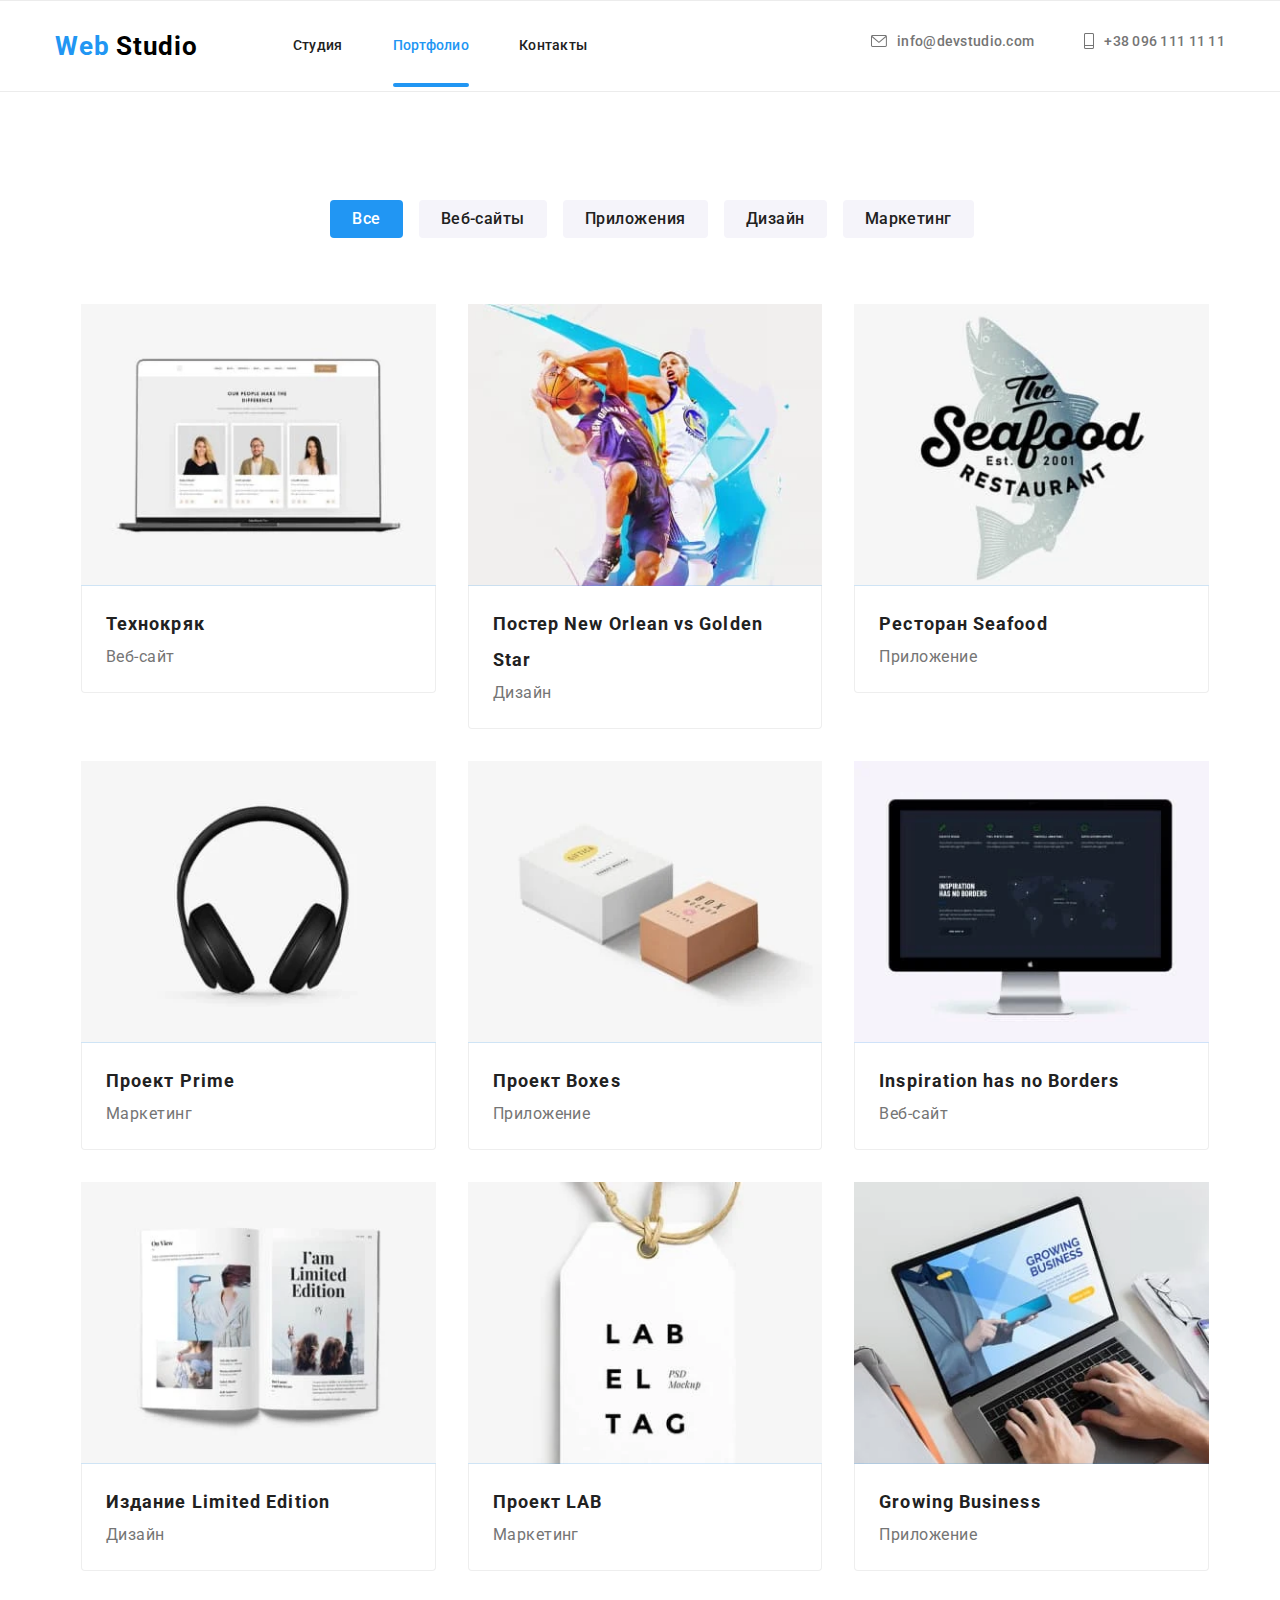
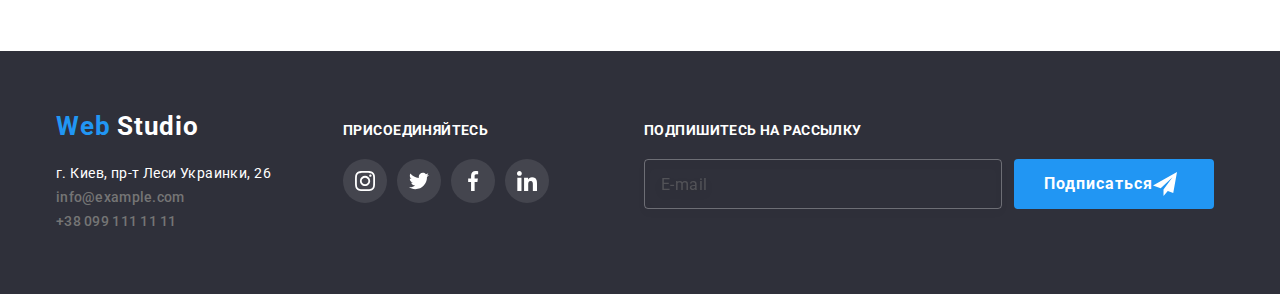
==== commit 0d7cbbfe: "save" ====
--- a/portfolio.html
+++ b/portfolio.html
@@ -141,7 +141,41 @@
 					<ul class="portfolio portfolio-set">
 						<li class="portfolio__card-img list portfolio__card-set">
 							<div class="portfolio__wrapper">
-								<img src="./images/img1.jpg" alt="ноутбук" width="370" height="294" />
+								<!-- <img src="./images/portfolio-1_lg.jpg" alt="ноутбук" width="370" height="294" /> -->
+								<picture>
+									<source
+										media="(min-width: 1200px)"
+										srcset="./images/portfolio-1_lg.webp 1x, ./images/portfolio-1_lg@2x.webp 2x"
+										type="image/webp"
+									/>
+									<source
+										media="(min-width: 1200px)"
+										srcset="./images/portfolio-1_lg.jpg 1x, ./images/portfolio-1_lg@2x.jpg 2x"
+										type="image/jpg"
+									/>
+									<source
+										media="(min-width: 768px)"
+										srcset="./images/portfolio-1_md.webp 1x, ./images/portfolio-1_md@2x.webp 2x"
+										type="image/webp"
+									/>
+									<source
+										media="(min-width: 768px)"
+										srcset="./images/portfolio-1_md.jpg 1x, ./images/portfolio-1_md@2x.jpg 2x"
+										type="image/jpg"
+									/>
+									<source
+										media="(min-width: 320px)"
+										srcset="./images/portfolio-1_sm.webp 1x, ./images/portfolio-1_sm@2x.webp 2x"
+										type="image/webp"
+									/>
+									<source
+										media="(min-width: 320px)"
+										srcset="./images/portfolio-1_sm.jpg 1x, ./images/portfolio-1_sm@2x.jpg 2x"
+										type="image/jpg"
+									/>
+
+									<img src="./images/portfolio-1_sm.jpg" alt="ноутбук" width="450" height="294" />
+								</picture>
 								<div class="portfolio-overlay">
 									<p class="portfolio-desc">
 										Ресурс предлагает комплексные предложения с разным уровнем функционала и сервисов. Все это позволит
@@ -157,7 +191,41 @@
 
 						<li class="portfolio__card-img list portfolio__card-set">
 							<div class="portfolio__wrapper">
-								<img src="./images/img2.jpg" alt="баскетбол" width="370" height="294" />
+								<!-- <img src="./images/portfolio-2_lg.jpg" alt="баскетбол" width="370" height="294" /> -->
+								<picture>
+									<source
+										media="(min-width: 1200px)"
+										srcset="./images/portfolio-2_lg.webp 1x, ./images/portfolio-2_lg@2x.webp 2x"
+										type="image/webp"
+									/>
+									<source
+										media="(min-width: 1200px)"
+										srcset="./images/portfolio-2_lg.jpg 1x, ./images/portfolio-2_lg@2x.jpg 2x"
+										type="image/jpg"
+									/>
+									<source
+										media="(min-width: 768px)"
+										srcset="./images/portfolio-2_md.webp 1x, ./images/portfolio-2_md@2x.webp 2x"
+										type="image/webp"
+									/>
+									<source
+										media="(min-width: 768px)"
+										srcset="./images/portfolio-2_md.jpg 1x, ./images/portfolio-2_md@2x.jpg 2x"
+										type="image/jpg"
+									/>
+									<source
+										media="(min-width: 320px)"
+										srcset="./images/portfolio-2_sm.webp 1x, ./images/portfolio-2_sm@2x.webp 2x"
+										type="image/webp"
+									/>
+									<source
+										media="(min-width: 320px)"
+										srcset="./images/portfolio-2_sm.jpg 1x, ./images/portfolio-2_sm@2x.jpg 2x"
+										type="image/jpg"
+									/>
+
+									<img src="./images/portfolio-2_sm.jpg" alt="баскетбол" width="450" height="294" />
+								</picture>
 								<div class="portfolio-overlay">
 									<p class="portfolio-desc">
 										Ресурс предлагает комплексные предложения с разным уровнем функционала и сервисов. Все это позволит
@@ -173,7 +241,41 @@
 
 						<li class="portfolio__card-img list portfolio__card-set">
 							<div class="portfolio__wrapper">
-								<img src="./images/img3.jpg" alt="рыба" width="370" height="294" />
+								<!-- <img src="./images/portfolio-3_lg.jpg" alt="рыба" width="370" height="294" /> -->
+								<picture>
+									<source
+										media="(min-width: 1200px)"
+										srcset="./images/portfolio-3_lg.webp 1x, ./images/portfolio-3_lg@2x.webp 2x"
+										type="image/webp"
+									/>
+									<source
+										media="(min-width: 1200px)"
+										srcset="./images/portfolio-3_lg.jpg 1x, ./images/portfolio-3_lg@2x.jpg 2x"
+										type="image/jpg"
+									/>
+									<source
+										media="(min-width: 768px)"
+										srcset="./images/portfolio-3_md.webp 1x, ./images/portfolio-3_md@2x.webp 2x"
+										type="image/webp"
+									/>
+									<source
+										media="(min-width: 768px)"
+										srcset="./images/portfolio-3_md.jpg 1x, ./images/portfolio-3_md@2x.jpg 2x"
+										type="image/jpg"
+									/>
+									<source
+										media="(min-width: 320px)"
+										srcset="./images/portfolio-3_sm.webp 1x, ./images/portfolio-3_sm@2x.webp 2x"
+										type="image/webp"
+									/>
+									<source
+										media="(min-width: 320px)"
+										srcset="./images/portfolio-3_sm.jpg 1x, ./images/portfolio-3_sm@2x.jpg 2x"
+										type="image/jpg"
+									/>
+
+									<img src="./images/portfolio-3_sm.jpg" alt="рыба" width="450" height="294" />
+								</picture>
 								<div class="portfolio-overlay">
 									<p class="portfolio-desc">
 										Ресурс предлагает комплексные предложения с разным уровнем функционала и сервисов. Все это позволит
@@ -189,7 +291,41 @@
 
 						<li class="portfolio__card-img list portfolio__card-set">
 							<div class="portfolio__wrapper">
-								<img src="./images/img4.jpg" alt="наушники" width="370" height="294" />
+								<!-- <img src="./images/portfolio-4_lg.jpg" alt="наушники" width="370" height="294" /> -->
+								<picture>
+									<source
+										media="(min-width: 1200px)"
+										srcset="./images/portfolio-4_lg.webp 1x, ./images/portfolio-4_lg@2x.webp 2x"
+										type="image/webp"
+									/>
+									<source
+										media="(min-width: 1200px)"
+										srcset="./images/portfolio-4_lg.jpg 1x, ./images/portfolio-4_lg@2x.jpg 2x"
+										type="image/jpg"
+									/>
+									<source
+										media="(min-width: 768px)"
+										srcset="./images/portfolio-4_md.webp 1x, ./images/portfolio-4_md@2x.webp 2x"
+										type="image/webp"
+									/>
+									<source
+										media="(min-width: 768px)"
+										srcset="./images/portfolio-4_md.jpg 1x, ./images/portfolio-4_md@2x.jpg 2x"
+										type="image/jpg"
+									/>
+									<source
+										media="(min-width: 320px)"
+										srcset="./images/portfolio-4_sm.webp 1x, ./images/portfolio-4_sm@2x.webp 2x"
+										type="image/webp"
+									/>
+									<source
+										media="(min-width: 320px)"
+										srcset="./images/portfolio-4_sm.jpg 1x, ./images/portfolio-4_sm@2x.jpg 2x"
+										type="image/jpg"
+									/>
+
+									<img src="./images/portfolio-4_sm.jpg" alt="наушники" width="450" height="294" />
+								</picture>
 								<div class="portfolio-overlay">
 									<p class="portfolio-desc">
 										Ресурс предлагает комплексные предложения с разным уровнем функционала и сервисов. Все это позволит
@@ -205,7 +341,41 @@
 
 						<li class="portfolio__card-img list portfolio__card-set">
 							<div class="portfolio__wrapper">
-								<img src="./images/img5.jpg" alt="коробки" width="370" height="294" />
+								<!-- <img src="./images/portfolio-5_lg.jpg" alt="коробки" width="370" height="294" /> -->
+								<picture>
+									<source
+										media="(min-width: 1200px)"
+										srcset="./images/portfolio-5_lg.webp 1x, ./images/portfolio-5_lg@2x.webp 2x"
+										type="image/webp"
+									/>
+									<source
+										media="(min-width: 1200px)"
+										srcset="./images/portfolio-5_lg.jpg 1x, ./images/portfolio-5_lg@2x.jpg 2x"
+										type="image/jpg"
+									/>
+									<source
+										media="(min-width: 768px)"
+										srcset="./images/portfolio-5_md.webp 1x, ./images/portfolio-5_md@2x.webp 2x"
+										type="image/webp"
+									/>
+									<source
+										media="(min-width: 768px)"
+										srcset="./images/portfolio-5_md.jpg 1x, ./images/portfolio-5_md@2x.jpg 2x"
+										type="image/jpg"
+									/>
+									<source
+										media="(min-width: 320px)"
+										srcset="./images/portfolio-5_sm.webp 1x, ./images/portfolio-5_sm@2x.webp 2x"
+										type="image/webp"
+									/>
+									<source
+										media="(min-width: 320px)"
+										srcset="./images/portfolio-5_sm.jpg 1x, ./images/portfolio-5_sm@2x.jpg 2x"
+										type="image/jpg"
+									/>
+
+									<img src="./images/portfolio-5_sm.jpg" alt="коробки" width="450" height="294" />
+								</picture>
 								<div class="portfolio-overlay">
 									<p class="portfolio-desc">
 										Ресурс предлагает комплексные предложения с разным уровнем функционала и сервисов. Все это позволит
@@ -221,7 +391,41 @@
 
 						<li class="portfolio__card-img list portfolio__card-set">
 							<div class="portfolio__wrapper">
-								<img src="./images/img6.jpg" alt="монитор" width="370" height="294" />
+								<!-- <img src="./images/portfolio-6_lg.jpg" alt="монитор" width="370" height="294" /> -->
+								<picture>
+									<source
+										media="(min-width: 1200px)"
+										srcset="./images/portfolio-6_lg.webp 1x, ./images/portfolio-6_lg@2x.webp 2x"
+										type="image/webp"
+									/>
+									<source
+										media="(min-width: 1200px)"
+										srcset="./images/portfolio-6_lg.jpg 1x, ./images/portfolio-6_lg@2x.jpg 2x"
+										type="image/jpg"
+									/>
+									<source
+										media="(min-width: 768px)"
+										srcset="./images/portfolio-6_md.webp 1x, ./images/portfolio-6_md@2x.webp 2x"
+										type="image/webp"
+									/>
+									<source
+										media="(min-width: 768px)"
+										srcset="./images/portfolio-6_md.jpg 1x, ./images/portfolio-6_md@2x.jpg 2x"
+										type="image/jpg"
+									/>
+									<source
+										media="(min-width: 320px)"
+										srcset="./images/portfolio-6_sm.webp 1x, ./images/portfolio-6_sm@2x.webp 2x"
+										type="image/webp"
+									/>
+									<source
+										media="(min-width: 320px)"
+										srcset="./images/portfolio-6_sm.jpg 1x, ./images/portfolio-6_sm@2x.jpg 2x"
+										type="image/jpg"
+									/>
+
+									<img src="./images/portfolio-6_sm.jpg" alt="монитор" width="450" height="294" />
+								</picture>
 								<div class="portfolio-overlay">
 									<p class="portfolio-desc">
 										Ресурс предлагает комплексные предложения с разным уровнем функционала и сервисов. Все это позволит
@@ -237,7 +441,41 @@
 
 						<li class="portfolio__card-img list portfolio__card-set">
 							<div class="portfolio__wrapper">
-								<img src="./images/img7.jpg" alt="журнал" width="370" height="294" />
+								<!-- <img src="./images/portfolio-7_lg.jpg" alt="журнал" width="370" height="294" /> -->
+								<picture>
+									<source
+										media="(min-width: 1200px)"
+										srcset="./images/portfolio-7_lg.webp 1x, ./images/portfolio-7_lg@2x.webp 2x"
+										type="image/webp"
+									/>
+									<source
+										media="(min-width: 1200px)"
+										srcset="./images/portfolio-7_lg.jpg 1x, ./images/portfolio-7_lg@2x.jpg 2x"
+										type="image/jpg"
+									/>
+									<source
+										media="(min-width: 768px)"
+										srcset="./images/portfolio-7_md.webp 1x, ./images/portfolio-7_md@2x.webp 2x"
+										type="image/webp"
+									/>
+									<source
+										media="(min-width: 768px)"
+										srcset="./images/portfolio-7_md.jpg 1x, ./images/portfolio-7_md@2x.jpg 2x"
+										type="image/jpg"
+									/>
+									<source
+										media="(min-width: 320px)"
+										srcset="./images/portfolio-7_sm.webp 1x, ./images/portfolio-7_sm@2x.webp 2x"
+										type="image/webp"
+									/>
+									<source
+										media="(min-width: 320px)"
+										srcset="./images/portfolio-7_sm.jpg 1x, ./images/portfolio-7_sm@2x.jpg 2x"
+										type="image/jpg"
+									/>
+
+									<img src="./images/portfolio-7_sm.jpg" alt="журнал" width="450" height="294" />
+								</picture>
 								<div class="portfolio-overlay">
 									<p class="portfolio-desc">
 										Ресурс предлагает комплексные предложения с разным уровнем функционала и сервисов. Все это позволит
@@ -253,7 +491,41 @@
 
 						<li class="portfolio__card-img list portfolio__card-set">
 							<div class="portfolio__wrapper">
-								<img src="./images/img8.jpg" alt="брелок" width="370" height="294" />
+								<!-- <img src="./images/portfolio-8_lg.jpg" alt="брелок" width="370" height="294" /> -->
+								<picture>
+									<source
+										media="(min-width: 1200px)"
+										srcset="./images/portfolio-8_lg.webp 1x, ./images/portfolio-8_lg@2x.webp 2x"
+										type="image/webp"
+									/>
+									<source
+										media="(min-width: 1200px)"
+										srcset="./images/portfolio-8_lg.jpg 1x, ./images/portfolio-8_lg@2x.jpg 2x"
+										type="image/jpg"
+									/>
+									<source
+										media="(min-width: 768px)"
+										srcset="./images/portfolio-8_md.webp 1x, ./images/portfolio-8_md@2x.webp 2x"
+										type="image/webp"
+									/>
+									<source
+										media="(min-width: 768px)"
+										srcset="./images/portfolio-8_md.jpg 1x, ./images/portfolio-8_md@2x.jpg 2x"
+										type="image/jpg"
+									/>
+									<source
+										media="(min-width: 320px)"
+										srcset="./images/portfolio-8_sm.webp 1x, ./images/portfolio-8_sm@2x.webp 2x"
+										type="image/webp"
+									/>
+									<source
+										media="(min-width: 320px)"
+										srcset="./images/portfolio-8_sm.jpg 1x, ./images/portfolio-8_sm@2x.jpg 2x"
+										type="image/jpg"
+									/>
+
+									<img src="./images/portfolio-8_sm.jpg" alt="брелок" width="450" height="294" />
+								</picture>
 								<div class="portfolio-overlay">
 									<p class="portfolio-desc">
 										Ресурс предлагает комплексные предложения с разным уровнем функционала и сервисов. Все это позволит
@@ -269,7 +541,41 @@
 
 						<li class="portfolio__card-img list portfolio__card-set">
 							<div class="portfolio__wrapper">
-								<img src="./images/img9.jpg" alt="ноутбук с руками" width="370" height="294" />
+								<!-- <img src="./images/portfolio-9_lg.jpg" alt="ноутбук с руками" width="370" height="294" /> -->
+								<picture>
+									<source
+										media="(min-width: 1200px)"
+										srcset="./images/portfolio-9_lg.webp 1x, ./images/portfolio-9_lg@2x.webp 2x"
+										type="image/webp"
+									/>
+									<source
+										media="(min-width: 1200px)"
+										srcset="./images/portfolio-9_lg.jpg 1x, ./images/portfolio-9_lg@2x.jpg 2x"
+										type="image/jpg"
+									/>
+									<source
+										media="(min-width: 768px)"
+										srcset="./images/portfolio-9_md.webp 1x, ./images/portfolio-9_md@2x.webp 2x"
+										type="image/webp"
+									/>
+									<source
+										media="(min-width: 768px)"
+										srcset="./images/portfolio-9_md.jpg 1x, ./images/portfolio-9_md@2x.jpg 2x"
+										type="image/jpg"
+									/>
+									<source
+										media="(min-width: 320px)"
+										srcset="./images/portfolio-9_sm.webp 1x, ./images/portfolio-9_sm@2x.webp 2x"
+										type="image/webp"
+									/>
+									<source
+										media="(min-width: 320px)"
+										srcset="./images/portfolio-9_sm.jpg 1x, ./images/portfolio-9_sm@2x.jpg 2x"
+										type="image/jpg"
+									/>
+
+									<img src="./images/portfolio-9_sm.jpg" alt="ноутбук с руками" width="450" height="294" />
+								</picture>
 								<div class="portfolio-overlay">
 									<p class="portfolio-desc">
 										Ресурс предлагает комплексные предложения с разным уровнем функционала и сервисов. Все это позволит
--- a/css/main.min.css
+++ b/css/main.min.css
@@ -1 +1 @@
-:root{--main-font: "Roboto";--secondary-font: "Raleway";--accent-txt-color: #2196f3;--main-color-btn: #212121;--card-text: #757575;--bg-color: #2f303a;--color-light: #ffffff;--items: 3;--indent: 30px;--anim-slow: 250ms cubic-bezier(0.4, 0, 0.2, 1)}.hidden{display:none}.visually-hidden{position:absolute;white-space:nowrap;width:1px;height:1px;overflow:hidden;border:0;padding:0;clip:rect(0 0 0 0);-webkit-clip-path:inset(50%);clip-path:inset(50%);margin:-1px}.is-hidden{opacity:0;visibility:hidden;pointer-events:none}body{font-family:"Roboto","Raleway",sans-serif;font-size:14px;line-height:1.71;letter-spacing:.03em}body.no-scroll{overflow:hidden}h1,h2,h3,h4,p{margin:0}img{display:block;max-width:100%;height:auto}ul{list-style:none}.link{text-decoration:none}.list{list-style:none;margin:0;padding:0}button{display:-webkit-box;display:-ms-flexbox;display:flex;-webkit-box-align:center;-ms-flex-align:center;align-items:center;text-align:center;margin:0 auto;cursor:pointer;border:none}.btn{border-radius:4px}.btn:hover,.btn:focus{background-color:#188ce8}.main-color-btn{color:var(--main-color-btn)}.hero-btn{padding:10px 30px;font-family:inherit;font-weight:700;font-size:16px;line-height:1.87;letter-spacing:.06em;color:var(--color-light);background-color:var(--accent-txt-color);-webkit-transition:var(--anim-slow);transition:var(--anim-slow)}.container{width:100%;padding-left:15px;padding-right:15px;margin-left:auto;margin-right:auto}@media screen and (min-width: 480px){.container{max-width:480px}}@media screen and (min-width: 768px){.container{max-width:768px}}@media screen and (min-width: 1200px){.container{max-width:1200px}}section{padding:94px 0}.soc__team+.soc__team{margin-left:10px}.soc__link{width:44px;height:44px;border-radius:50%;background-color:#fff;display:-webkit-box;display:-ms-flexbox;display:flex;-webkit-box-pack:center;-ms-flex-pack:center;justify-content:center;-webkit-box-align:center;-ms-flex-align:center;align-items:center;-webkit-transition:background-color var(--anim-slow);transition:background-color var(--anim-slow)}.soc__link:hover,.soc__link:focus{background-color:var(--accent-txt-color)}.soc__icon{fill:#afb1b8;-webkit-transition:fill var(--anim-slow);transition:fill var(--anim-slow)}.soc__link:hover .soc__icon,.soc__link:focus .soc__icon{fill:#fff}.soc{display:-webkit-box;display:-ms-flexbox;display:flex;-webkit-box-pack:center;-ms-flex-pack:center;justify-content:center;padding:0}.soc-footer-title{font-size:14px;text-transform:uppercase;color:#fff}.soc-footer{display:-webkit-box;display:-ms-flexbox;display:flex;gap:10px;padding:0}.soc-footer__link{width:44px;height:44px;border-radius:50%;background:rgba(255,255,255,.1);display:-webkit-box;display:-ms-flexbox;display:flex;-webkit-box-pack:center;-ms-flex-pack:center;justify-content:center;-webkit-box-align:center;-ms-flex-align:center;align-items:center;fill:#fff;-webkit-transition:background var(--anim-slow),fill var(--anim-slow);transition:background var(--anim-slow),fill var(--anim-slow)}.soc-footer__link:hover,.soc-footer__link:focus{background:var(--accent-txt-color);fill:#fff;cursor:pointer}.uppertitle{font-weight:900;font-size:26px;line-height:1.62;text-align:center;letter-spacing:.06em;text-transform:uppercase;color:var(--color-light);max-width:360px;margin:0 auto;margin-bottom:30px}@media screen and (min-width: 1200px){.uppertitle{max-width:696px;font-size:44px;letter-spacing:1,36}}.button-portfolio{display:-webkit-box;display:-ms-flexbox;display:flex;-ms-flex-wrap:wrap;flex-wrap:wrap;gap:8px;margin-bottom:40px}@media screen and (min-width: 768px){.button-portfolio{display:-webkit-box;display:-ms-flexbox;display:flex;-webkit-box-pack:center;-ms-flex-pack:center;justify-content:center;margin-bottom:50px;margin-left:-8px}}.button-portfolio__list.button-portfolio__current,.button-portfolio__list:hover,.button-portfolio__list:focus{background-color:var(--accent-txt-color);color:var(--color-light)}.button-portfolio__current::after{position:absolute;content:"";display:inline-block;-webkit-box-align:end;-ms-flex-align:end;align-items:flex-end;bottom:-1px;width:100%;height:4px;left:0;border-radius:2px;color:var(--accent-txt-color)}@media screen and (min-width: 768px){.button-portfolio__item{margin-right:8px}}@media screen and (min-width: 1200px){.button-portfolio__item{margin-right:8px}}.button-portfolio__item:not(:last-child){margin-right:8px}.button-portfolio__info{border-radius:4px}.button-portfolio__list{font-family:var(--main-font);background-color:#f5f4fa;color:#212121;font-weight:500;font-size:16px;line-height:1.63;text-align:center;letter-spacing:.03em;cursor:pointer;border-radius:4px;border:0px;padding:6px 22px;-webkit-transition:background-color var(--anim-slow),color var(--anim-slow),-webkit-box-shadow var(--anim-slow);transition:background-color var(--anim-slow),color var(--anim-slow),-webkit-box-shadow var(--anim-slow);transition:background-color var(--anim-slow),color var(--anim-slow),box-shadow var(--anim-slow);transition:background-color var(--anim-slow),color var(--anim-slow),box-shadow var(--anim-slow),-webkit-box-shadow var(--anim-slow)}.button-portfolio__list:hover,.button-portfolio__list:focus{background-color:var(--accent-txt-color);color:#fff;-webkit-box-shadow:0px 3px 1px rgba(0,0,0,.1),0px 1px 2px rgba(0,0,0,.08),0px 2px 2px rgba(0,0,0,.12);box-shadow:0px 3px 1px rgba(0,0,0,.1),0px 1px 2px rgba(0,0,0,.08),0px 2px 2px rgba(0,0,0,.12);outline:none}.button-portfolio__shadow:hover,.button-portfolio__shadow:focus{-webkit-box-shadow:0px 3px 1px rgba(0,0,0,.1),0px 1px 2px rgba(0,0,0,.08),0px 2px 2px rgba(0,0,0,.12);box-shadow:0px 3px 1px rgba(0,0,0,.1),0px 1px 2px rgba(0,0,0,.08),0px 2px 2px rgba(0,0,0,.12);border-radius:4px;cursor:pointer}.nav{display:-webkit-box;display:-ms-flexbox;display:flex;margin-left:95px}.nav__list{position:relative}.nav__list:not(:last-child){margin-right:50px}@media screen and (max-width: 767px){.nav{display:none}}@media screen and (min-width: 1200px){.nav{display:-webkit-box;display:-ms-flexbox;display:flex}}.nav__link{display:block;color:var(--main-color-btn);padding-top:32px;padding-bottom:32px;-webkit-transition:color var(--anim-slow);transition:color var(--anim-slow)}.nav__current{color:var(--accent-txt-color)}.nav__current::after{position:absolute;content:"";display:inline-block;-webkit-box-align:end;-ms-flex-align:end;align-items:flex-end;bottom:-1px;width:100%;height:4px;left:0;border-radius:2px;background-color:var(--accent-txt-color);color:var(--accent-txt-color)}.logo{font-weight:700;font-size:26px;line-height:1.19;letter-spacing:.03em;color:var(--accent-txt-color)}.logo__name{color:#000}.link{font-weight:500;font-size:14px;line-height:1.14;letter-spacing:.02em}.link:hover,.link:focus{color:var(--accent-txt-color)}.subscribe__txt{text-align:center;font-family:var(--main-font);font-weight:700;font-size:14px;line-height:1.14;letter-spacing:.03em;text-transform:uppercase;color:#fff;margin-bottom:20px}@media screen and (min-width: 1200px){.subscribe__txt{display:-webkit-box;display:-ms-flexbox;display:flex;text-align:left;-webkit-box-align:center;-ms-flex-align:center;align-items:center}}.subscribe__mail{display:-webkit-box;display:-ms-flexbox;display:flex;justify-items:center;-webkit-box-align:center;-ms-flex-align:center;align-items:center}@media screen and (min-width: 1200px){.subscribe__mail{display:-webkit-box;display:-ms-flexbox;display:flex}}.subscribe__input{font-weight:400;font-size:16px;line-height:1.25;-webkit-box-align:center;-ms-flex-align:center;align-items:center;letter-spacing:.03em;margin-right:12px;border:1px solid rgba(255,255,255,.3);-webkit-filter:drop-shadow(0px 4px 4px rgba(0, 0, 0, 0.15));filter:drop-shadow(0px 4px 4px rgba(0, 0, 0, 0.15));border-radius:4px;padding:15px 16px;cursor:pointer;background-color:rgba(0,0,0,0);color:#fff}.subscribe__input:hover,.subscribe__input:focus{border:1px solid var(--accent-txt-color);outline:none}@media screen and (min-width: 768px){.subscribe__input{width:450px;height:50px}}@media screen and (min-width: 1200px){.subscribe__input{width:358px;height:50px;margin-right:12px}}.subscribe__input::-webkit-input-placeholder{color:rgba(117,117,117,.5)}.subscribe__input::-moz-placeholder{color:rgba(117,117,117,.5)}.subscribe__input:-ms-input-placeholder{color:rgba(117,117,117,.5)}.subscribe__input::-ms-input-placeholder{color:rgba(117,117,117,.5)}.subscribe__input::placeholder{color:rgba(117,117,117,.5)}.subscribe-btn{display:-webkit-box;display:-ms-flexbox;display:flex;-webkit-box-align:center;-ms-flex-align:center;align-items:center;text-align:center;width:200px;height:50px;padding:10px 30px;font-weight:700;font-size:16px;line-height:1.87;letter-spacing:.06em;color:var(--color-light);background-color:var(--accent-txt-color);-webkit-transition:var(--anim-slow);transition:var(--anim-slow);border-radius:4px}.subscribe-btn{font-weight:700;font-size:16px;line-height:1.88;display:-webkit-box;display:-ms-flexbox;display:flex;-webkit-box-align:center;-ms-flex-align:center;align-items:center;text-align:center;letter-spacing:.06em;margin-right:10px;color:#fff}.backdrop{position:fixed;top:0;left:0;width:100%;height:100%;z-index:1000;background-color:rgba(0,0,0,.2);-webkit-transition:opacity 250ms linear,visibility 250ms linear;transition:opacity 250ms linear,visibility 250ms linear}.modal{position:absolute;top:50%;left:50%;padding:40px;-webkit-transform:translate(-50%, -50%);transform:translate(-50%, -50%);min-width:528px;min-height:581px;background-color:#fff;border-radius:4px;-webkit-box-shadow:0px 1px 3px rgba(0,0,0,.12),0px 1px 1px rgba(0,0,0,.14),0px 2px 1px rgba(0,0,0,.2);box-shadow:0px 1px 3px rgba(0,0,0,.12),0px 1px 1px rgba(0,0,0,.14),0px 2px 1px rgba(0,0,0,.2);-webkit-transition:cubic-bezier(0.4, 0, 0.2, 1);transition:cubic-bezier(0.4, 0, 0.2, 1)}.modal-close-btn{position:absolute;top:8px;right:8px;width:30px;height:30px;background:#fff;border-radius:50%;border:1px solid rgba(0,0,0,.1);display:-webkit-box;display:-ms-flexbox;display:flex;-webkit-box-align:center;-ms-flex-align:center;align-items:center;-webkit-box-pack:center;-ms-flex-pack:center;justify-content:center;cursor:pointer}.modal-close-btn:hover,.modal-close-btn:focus{fill:var(--accent-txt-color)}.sign-up-form{display:-webkit-box;display:-ms-flexbox;display:flex;-webkit-box-orient:vertical;-webkit-box-direction:normal;-ms-flex-direction:column;flex-direction:column}.sign-up-form label{margin-bottom:10px}.modal-title{font-weight:700;font-size:20px;line-height:23px;text-align:center;letter-spacing:.03em;color:#212121;margin-bottom:12px}.modal-label{position:relative;display:-webkit-box;display:-ms-flexbox;display:flex;-webkit-box-orient:vertical;-webkit-box-direction:normal;-ms-flex-direction:column;flex-direction:column}.modal-label:not(:last-of-type){margin-bottom:10px}.modal-label:last-of-type{margin-bottom:20px}.modal-label-txt{font-weight:400;font-size:12px;line-height:1.17;letter-spacing:.01em;color:#757575;margin-bottom:4px}.modal-wrapper{position:relative}.modal-input-icon{position:absolute;left:14px;top:50%;-webkit-transform:translateY(-50%);transform:translateY(-50%);-webkit-transition:var(--anim-slow);transition:var(--anim-slow)}.modal-policy-link{color:#2196f3}.form-checkbox-agreement{font-weight:400;font-size:14px;line-height:1.71;letter-spacing:.03em;color:#757575;-webkit-user-select:none;-moz-user-select:none;-ms-user-select:none;user-select:none}.modal-textarea{height:120px;padding:12px 16px;resize:none}.modal-textarea::-webkit-input-placeholder{color:rgba(117,117,117,.5)}.modal-textarea::-moz-placeholder{color:rgba(117,117,117,.5)}.modal-textarea:-ms-input-placeholder{color:rgba(117,117,117,.5)}.modal-textarea::-ms-input-placeholder{color:rgba(117,117,117,.5)}.modal-textarea::placeholder{color:rgba(117,117,117,.5)}.modal-wrapper{position:relative}.modal-input,.modal-textarea{width:100%;border:1px solid rgba(33,33,33,.2);border-radius:4px;-webkit-transition:border var(--anim-slow);transition:border var(--anim-slow);outline:var(--accent-txt-color);cursor:pointer}.modal-input{height:40px;padding:11px 12px 11px 42px}.modal-input:focus,.modal-textarea:focus{border:1px solid var(--accent-txt-color)}.modal-input:focus+.modal-input-icon{fill:var(--accent-txt-color)}.form-checkbox{display:-webkit-box;display:-ms-flexbox;display:flex;-webkit-box-pack:center;-ms-flex-pack:center;justify-content:center;-webkit-box-align:center;-ms-flex-align:center;align-items:center;gap:7px}.form-checkbox-icon{opacity:0}.form-checkbox-input:checked+.form-checkbox-custom-checkbox,.form-checkbox-input:checked+.form-checkbox-custom-checkbox .form-checkbox-icon{border:2px solid var(--accent-txt-color);background-color:var(--accent-txt-color);opacity:1}.form-checkbox-custom-checkbox{border:2px solid #212121;display:-webkit-inline-box;display:-ms-inline-flexbox;display:inline-flex;-webkit-box-pack:center;-ms-flex-pack:center;justify-content:center;-webkit-box-align:center;-ms-flex-align:center;align-items:center;border-radius:2px;width:16px;height:15px;-webkit-transition:border var(--anim-slow);transition:border var(--anim-slow)}.modal-button{background-color:var(--accent-txt-color);color:#fff;font-weight:700;font-size:16px;line-height:1.9;display:-webkit-box;display:-ms-flexbox;display:flex;-webkit-box-align:center;-ms-flex-align:center;align-items:center;text-align:center;letter-spacing:.06em;width:200px;height:50px;margin:0 auto;margin-top:30px;display:block;-webkit-box-shadow:0px 4px 4px rgba(0,0,0,.15);box-shadow:0px 4px 4px rgba(0,0,0,.15);border-radius:4px;border:0;cursor:pointer;-webkit-transition:background-color var(--anim-slow);transition:background-color var(--anim-slow)}.modal-button:hover,.modal-button:focus{background-color:var(--accent-txt-color);-webkit-box-shadow:0px 1px 3px rgba(0,0,0,.12),0px 1px 1px rgba(0,0,0,.14),0px 2px 1px rgba(0,0,0,.2);box-shadow:0px 1px 3px rgba(0,0,0,.12),0px 1px 1px rgba(0,0,0,.14),0px 2px 1px rgba(0,0,0,.2)}.menu-close{position:absolute;top:10px;right:15px}.menu-open,.menu-close{padding-top:10px;padding-bottom:10px;width:40px;height:40px;padding:0;display:-webkit-box;display:-ms-flexbox;display:flex;margin-left:auto;border:0;background-color:rgba(0,0,0,0)}@media screen and (min-width: 768px){.menu-open,.menu-close{display:none}}.menu-open__icon{fill:#000;-webkit-transition:fill var(--anim-slow);transition:fill var(--anim-slow)}.menu-open__icon:hover,.menu-open__icon:focus{fill:var(--accent-txt-color)}.menu-close__icon{fill:#000;-webkit-transition:fill var(--accent-txt-color);transition:fill var(--accent-txt-color)}.menu-close__icon:hover,.menu-close__icon:focus{fill:var(--accent-txt-color)}.mob-menu{padding:48px 40px;position:fixed;z-index:1;background-color:#fff;width:100vw;height:100vh;top:0;padding-top:10px;-webkit-transform:translateX(100%);transform:translateX(100%);left:0;-webkit-transition:-webkit-transform var(--anim-slow);transition:-webkit-transform var(--anim-slow);transition:transform var(--anim-slow);transition:transform var(--anim-slow), -webkit-transform var(--anim-slow)}.mob-menu.is-open{-webkit-transform:translateX(0);transform:translateX(0)}.mob-menu .container{display:-webkit-box;display:-ms-flexbox;display:flex;-webkit-box-orient:vertical;-webkit-box-direction:normal;-ms-flex-direction:column;flex-direction:column;height:100%;-webkit-box-pack:justify;-ms-flex-pack:justify;justify-content:space-between}.mob-menu__top{margin-top:48px}.mob-navigation__item:not(:last-child){margin-bottom:32px}.mob-navigation__link{font-weight:500;font-size:40px;line-height:1.17;text-align:center;letter-spacing:.02em;font-family:var(--main-font);text-decoration:none;color:#212121;-webkit-transition:color var(--anim-slow);transition:color var(--anim-slow)}.mob-navigation__link:hover,.mob-navigation__link:focus{color:var(--accent-txt-color)}.mob-navigation__current{color:var(--accent-txt-color)}.mob-contacts__item:not(:last-child){margin-bottom:32px}.mob-contacts{margin-bottom:64px}.mob-tel{font-family:var(--main-font);font-weight:500;font-size:24px;line-height:1.18;letter-spacing:.02em;text-decoration:none;color:var(--accent-txt-color)}.mob-mail{font-family:var(--main-font);font-weight:500;font-size:24px;line-height:1.17;letter-spacing:.02em;color:#757575;text-decoration:none}.mob-soc{display:-webkit-box;display:-ms-flexbox;display:flex}.mob-soc__item:not(:first-child){margin-left:10px}.mob-soc__item:not(:last-child)::after{content:"";height:22px;border:1px solid rgba(33,33,33,.2);-webkit-transform:rotate(90deg);transform:rotate(90deg)}.mob-soc__link{font-weight:500;font-size:10px;line-height:1.22;letter-spacing:.02em;color:#2196f3;text-decoration:none;margin-right:10px}.header{position:relative}.header--wrapper{border:1px solid #ececec;border-left:none;border-right:none}.header__container{display:-webkit-box;display:-ms-flexbox;display:flex;-webkit-box-align:center;-ms-flex-align:center;align-items:center}.header-contact{display:-webkit-box;display:-ms-flexbox;display:flex;margin-left:auto;font-weight:500;font-size:14px;line-height:1,14;letter-spacing:.02em;color:var(--card-text)}@media screen and (min-width: 1200px){.header-contact{margin-right:0}}.header-contact__item:not(:last-child){margin-right:50px}.header-contact__item:hover,.header-contact__item:focus{color:var(--accent-txt-color);cursor:pointer}@media screen and (min-width: 768px){.header-contact__item:not(:last-child){margin-bottom:10px}}@media screen and (min-width: 1200px){.header-contact__item:not(:last-child){margin-right:50px}}.header-contact__link{padding-top:32px;padding-bottom:32px;display:-webkit-box;display:-ms-flexbox;display:flex;-webkit-box-align:center;-ms-flex-align:center;align-items:center;-webkit-transition:color var(--anim-slow);transition:color var(--anim-slow);color:var(--card-text)}.header-contact__link:hover,.header-contact__link:focus{color:var(--accent-txt-color)}@media screen and (min-width: 768px){.header-contact__link{font-family:var(--main-font);color:var(--card-text);font-weight:500;font-size:12px;line-height:1.17;letter-spacing:.02em;text-decoration:none;-webkit-transition:color var(--anim-slow);transition:color var(--anim-slow)}.header-contact__link:not(:last-child){margin-bottom:10px}.header-contact__link:hover,.header-contact__link:focus{color:var(--accent-txt-color)}}@media screen and (min-width: 1200px){.header-contact__link{padding-top:32px;padding-bottom:32px;font-size:14px;line-height:1.15;display:-webkit-box;display:-ms-flexbox;display:flex;-webkit-box-align:center;-ms-flex-align:center;align-items:center}}@media screen and (min-width: 768px){.header-contact__icon{margin-right:10px;fill:currentColor}}.portfolio{margin-bottom:-30px}@media screen and (min-width: 768px){.portfolio{display:-webkit-box;display:-ms-flexbox;display:flex;-ms-flex-wrap:wrap;flex-wrap:wrap;margin-left:-30px}}.portfolio__card-img{margin-bottom:30px;margin:15px}@media screen and (min-width: 768px){.portfolio__card-img{-ms-flex-preferred-size:calc(50% - 30px);flex-basis:calc(50% - 30px);margin-left:30px}}@media screen and (min-width: 1200px){.portfolio__card-img{-ms-flex-preferred-size:calc(33.3333333333% - 30px);flex-basis:calc(33.3333333333% - 30px);position:relative}}.portfolio__card-img:hover .portfolio-overlay{-webkit-transform:translateY(0);transform:translateY(0)}.portfolio__card-img.list.portfolio__card-set{margin:15px}.portfolio__card-img.list.portfolio__card-set:nth-child(3n){margin-right:0}.portfolio__card-set{display:block;-ms-flex-preferred-size:calc((100% - var(--indent)*var(--items))/var(--items));flex-basis:calc((100% - var(--indent)*var(--items))/var(--items));max-width:100%;height:auto;border-radius:4px;border:0p;border:1px solid rgba(0,0,0,0);-webkit-transition:-webkit-box-shadow var(--anim-slow);transition:-webkit-box-shadow var(--anim-slow);transition:box-shadow var(--anim-slow);transition:box-shadow var(--anim-slow), -webkit-box-shadow var(--anim-slow);cursor:pointer}.portfolio__card-set:hover,.portfolio__card-set:focus{-webkit-box-shadow:0px 1px 1px rgba(0,0,0,.12),0px 4px 4px rgba(0,0,0,.06),1px 4px 6px rgba(0,0,0,.16);box-shadow:0px 1px 1px rgba(0,0,0,.12),0px 4px 4px rgba(0,0,0,.06),1px 4px 6px rgba(0,0,0,.16)}.portfolio__wrapper{position:relative;overflow:hidden}.portfolio__team-wrapper{padding:20px 24px;background:#fff;border:1px solid #eee;border-top:none}.portfolio__team-wrapper{background:#fff;border-radius:0px 0px 4px 4px}.portfolio__team-wrapper:hover,.portfolio__team-wrapper:focus{border:1px solid rgba(0,0,0,0);color:#eee}.portfolio-overlay{position:absolute;top:0;left:0;-webkit-transform:translateY(100%);transform:translateY(100%);width:100%;height:100%;display:-webkit-box;display:-ms-flexbox;display:flex;-webkit-box-pack:center;-ms-flex-pack:center;justify-content:center;-webkit-box-align:center;-ms-flex-align:center;align-items:center;background-color:rgba(33,150,243,.9);padding:63px 24px;-webkit-transition:-webkit-transform 250ms linear;transition:-webkit-transform 250ms linear;transition:transform 250ms linear;transition:transform 250ms linear, -webkit-transform 250ms linear}.portfolio-desc{font-style:normal;font-weight:400;font-size:18px;line-height:1.56;letter-spacing:.03em;color:#fff}.portfolio__card-title{font-weight:700;font-size:18px;line-height:2;letter-spacing:.06em;color:var(--main-color-btn)}.portfolio__card-text{font-weight:400;font-size:16px;line-height:1.89;letter-spacing:.03em;color:var(--card-text)}.hero{padding-top:118px;padding-bottom:118px;background-color:var(--bg-color);max-width:1600px;margin-left:auto;margin-right:auto;height:600px;background-image:-webkit-gradient(linear, left top, right top, from(rgba(47, 48, 58, 0.4)), to(rgba(47, 48, 58, 0.4))),url(../images/Hero-img.jpg);background-image:linear-gradient(to right, rgba(47, 48, 58, 0.4), rgba(47, 48, 58, 0.4)),url(../images/Hero-img.jpg);background-repeat:no-repeat;background-position:center;background-size:cover}@media screen and (min-width: 768px){.hero{padding-top:118px;padding-bottom:118px}}@media screen and (min-width: 1200px){.hero{padding-top:200px;padding-bottom:200px}}@media screen and (max-width: 1199px){.about-section{padding:0}}.about{display:none}@media screen and (min-width: 1200px){.about{display:block}}.about__img-wrapper{position:relative}.about__us{font-weight:700;font-size:36px;line-height:1.17;text-align:center;letter-spacing:.03em;color:var(--main-color-btn);margin-bottom:50px}.about__img{display:-webkit-box;display:-ms-flexbox;display:flex;padding:0;gap:30px}.about__desc{position:absolute;padding:27px;width:100%;text-align:center;background:rgba(47,48,58,.8);margin:0;bottom:0;font-weight:700;font-size:14px;line-height:1.43;text-align:center;letter-spacing:.03em;text-transform:uppercase;color:#fff}@media screen and (min-width: 1200px){.benefits{padding-bottom:0}}.benefits-us{margin-bottom:-30px}@media screen and (min-width: 768px){.benefits-us{display:-webkit-box;display:-ms-flexbox;display:flex;-ms-flex-wrap:wrap;flex-wrap:wrap;margin-left:-30px}}.benefits-info{margin-bottom:30px}@media screen and (min-width: 768px){.benefits-info{-ms-flex-preferred-size:calc(50% - 30px);flex-basis:calc(50% - 30px);margin-left:30px}}@media screen and (min-width: 768px)and (min-width: 1200px){.benefits-info{-ms-flex-preferred-size:calc(25% - 30px);flex-basis:calc(25% - 30px);-webkit-box-pack:justify;-ms-flex-pack:justify;justify-content:space-between}}.benefits-icon{width:70px;height:70px}.benefits-icon-list{height:120px;background:#f5f4fa;border-radius:4px;display:-webkit-box;display:-ms-flexbox;display:flex;-webkit-box-pack:center;-ms-flex-pack:center;justify-content:center;-webkit-box-align:center;-ms-flex-align:center;align-items:center;margin-bottom:30px}.benefits-about{margin-bottom:10px;font-weight:700;font-size:14px;line-height:1.14;letter-spacing:.03em;text-transform:uppercase;color:var(--main-color-btn)}@media screen and (min-width: 768px){.benefits-about{text-align:left}}.benefits-description{font-weight:400;font-size:14px;line-height:1.71;letter-spacing:.03em;color:var(--card-text)}.team{padding:94px 0;background-color:#f5f4fa}.team__set-foto{display:-webkit-box;display:-ms-flexbox;display:flex;--items: 4;margin-bottom:-30px}@media screen and (min-width: 768px)and (max-width: 1199px){.team__set-foto{display:-webkit-box;display:-ms-flexbox;display:flex;-ms-flex-wrap:wrap;flex-wrap:wrap;margin-left:-30px}}@media screen and (min-width: 768px){.team-us{font-weight:700;font-size:28px;line-height:1.17;text-align:center;letter-spacing:.03em;margin-bottom:30px}}@media screen and (min-width: 1200px){.team-us{font-size:36px;line-height:1.17;margin-bottom:50px}}.team__item{width:270px;background:#fff;margin-right:-15px;margin:15px;padding:0;-webkit-box-shadow:0px 1px 3px rgba(0,0,0,.12),0px 1px 1px rgba(0,0,0,.14),0px 2px 1px rgba(0,0,0,.2);box-shadow:0px 1px 3px rgba(0,0,0,.12),0px 1px 1px rgba(0,0,0,.14),0px 2px 1px rgba(0,0,0,.2);margin-bottom:30px}@media screen and (min-width: 768px){.team__item{-ms-flex-preferred-size:calc(50% - 30px);flex-basis:calc(50% - 30px);margin-left:30px}}@media screen and (min-width: 1200px){.team__item{-ms-flex-preferred-size:calc(25% - 30px);flex-basis:calc(25% - 30px)}}.team__set-item{display:block;-ms-flex-preferred-size:calc((100% - var(--indent)*var(--items))/var(--items));flex-basis:calc((100% - var(--indent)*var(--items))/var(--items));max-width:100%;height:auto;border-radius:4px;border:0px;border:1px solid rgba(0,0,0,0);-webkit-transition:-webkit-box-shadow var(--anim-slow);transition:-webkit-box-shadow var(--anim-slow);transition:box-shadow var(--anim-slow);transition:box-shadow var(--anim-slow), -webkit-box-shadow var(--anim-slow)}.team__set-item:hover,.team__set-item:focus{-webkit-box-shadow:0px 1px 1px rgba(0,0,0,.12),0px 4px 4px rgba(0,0,0,.06),1px 4px 6px rgba(0,0,0,.16);box-shadow:0px 1px 1px rgba(0,0,0,.12),0px 4px 4px rgba(0,0,0,.06),1px 4px 6px rgba(0,0,0,.16)}.team__wrapper{border:1px solid #eee;border-top:none;border-radius:0px 0px 4px 4px}.team__wrapper:hover,.team__wrapper:focus{border:1px solid rgba(0,0,0,0);color:#eee}.cards{padding:30px 30px}.cards__employees{font-weight:500;font-size:16px;line-height:1.19;text-align:center;letter-spacing:.03em;color:var(--main-color-btn);margin-bottom:10px}.cards__work{font-weight:400;font-size:16px;line-height:1.19;text-align:center;letter-spacing:.03em;color:var(--card-text);margin-bottom:16px}.customers__title{font-weight:700;font-size:36px;line-height:42px;text-align:center;letter-spacing:.03em;color:#212121;margin-bottom:50px}.customers__list{display:-webkit-box;display:-ms-flexbox;display:flex;gap:30px}.customers__item{margin-bottom:30px;margin-left:30px;-ms-flex-preferred-size:calc(50% - 30px);flex-basis:calc(50% - 30px);-ms-flex-wrap:wrap;flex-wrap:wrap}@media screen and (min-width: 768px){.customers__item{-ms-flex-preferred-size:calc(33.3333333333% - 30px);flex-basis:calc(33.3333333333% - 30px);margin-left:30px;-ms-flex-wrap:wrap;flex-wrap:wrap}}@media screen and (min-width: 1200px){.customers__item{-ms-flex-preferred-size:calc(16.6666666667% - 30px);flex-basis:calc(16.6666666667% - 30px)}}.customers__link{border:1px solid #afb1b8;border-radius:4px;display:-webkit-box;display:-ms-flexbox;display:flex;-webkit-box-pack:center;-ms-flex-pack:center;justify-content:center;-webkit-box-align:center;-ms-flex-align:center;align-items:center;height:92px;width:170px;outline:none;-webkit-transition:border var(--anim-slow);transition:border var(--anim-slow)}.customers__link:hover,.customers__link:focus{border:1px solid var(--accent-txt-color)}.customers__icon{fill:#afb1b8;-webkit-transition:fill var(--anim-slow);transition:fill var(--anim-slow)}.customers__link:hover .customers__icon,.customers__link:focus .customers__icon{fill:var(--accent-txt-color)}.footer{padding:60px 0;background-color:var(--bg-color)}@media screen and (min-width: 1200px){.footer{padding-bottom:0}}.footer__container{margin:auto;-ms-flex-pack:distribute;justify-content:space-around}@media screen and (min-width: 768px)and (max-width: 1199px){.footer__container{display:-webkit-box;display:-ms-flexbox;display:flex;-ms-flex-wrap:wrap;flex-wrap:wrap;-ms-flex-pack:distribute;justify-content:space-around;-webkit-box-align:baseline;-ms-flex-align:baseline;align-items:baseline}}@media screen and (min-width: 1200px){.footer__container{display:-webkit-box;display:-ms-flexbox;display:flex;-webkit-box-align:baseline;-ms-flex-align:baseline;align-items:baseline}}.footer__contact{text-align:center;margin-bottom:60px}@media screen and (min-width: 768px){.footer__contact{margin-right:165px}}@media screen and (min-width: 1200px){.footer__contact{margin-right:70px;text-align:left}}.footer__soc-section{text-align:center;margin-bottom:60px}@media screen and (min-width: 1200px){.footer__soc-section{margin-right:93px;text-align:left}}.soc-footer-title{font-family:var(--main-font);color:#fff;font-weight:700;font-size:14px;line-height:1.14;letter-spacing:.03em;text-transform:uppercase;margin:0;margin-bottom:20px}.logo{display:block;font-weight:700;font-size:26px;line-height:1.19;letter-spacing:.03em;color:var(--accent-txt-color)}.logo__text{color:var(--color-light)}.address{font-style:normal;font-weight:400;font-size:14px;line-height:1.71;letter-spacing:.03em;color:var(--color-light)}.address__contact-list{text-decoration:none}.footer__address{margin-top:20px}.address__link{font-style:normal;font-weight:500;font-size:14px;line-height:1.14;letter-spacing:.02em;color:var(--card-text);-webkit-transition:color var(--anim-slow);transition:color var(--anim-slow)}/*# sourceMappingURL=main.min.css.map */+:root{--main-font: "Roboto";--secondary-font: "Raleway";--accent-txt-color: #2196f3;--main-color-btn: #212121;--card-text: #757575;--bg-color: #2f303a;--color-light: #ffffff;--items: 3;--indent: 30px;--anim-slow: 250ms cubic-bezier(0.4, 0, 0.2, 1)}.hidden{display:none}.visually-hidden{position:absolute;white-space:nowrap;width:1px;height:1px;overflow:hidden;border:0;padding:0;clip:rect(0 0 0 0);-webkit-clip-path:inset(50%);clip-path:inset(50%);margin:-1px}.is-hidden{opacity:0;visibility:hidden;pointer-events:none}body{font-family:"Roboto","Raleway",sans-serif;font-size:14px;line-height:1.71;letter-spacing:.03em}body.no-scroll{overflow:hidden}h1,h2,h3,h4,p{margin:0}img{display:block;max-width:100%;height:auto}ul{list-style:none}.link{text-decoration:none}.list{list-style:none;margin:0;padding:0}button{display:-webkit-box;display:-ms-flexbox;display:flex;-webkit-box-align:center;-ms-flex-align:center;align-items:center;text-align:center;margin:0 auto;cursor:pointer;border:none}.btn{border-radius:4px}.btn:hover,.btn:focus{background-color:#188ce8}.main-color-btn{color:var(--main-color-btn)}.hero-btn{padding:10px 30px;font-family:inherit;font-weight:700;font-size:16px;line-height:1.87;letter-spacing:.06em;color:var(--color-light);background-color:var(--accent-txt-color);-webkit-transition:var(--anim-slow);transition:var(--anim-slow)}.container{width:100%;padding-left:15px;padding-right:15px;margin-left:auto;margin-right:auto}@media screen and (min-width: 480px){.container{max-width:480px}}@media screen and (min-width: 768px){.container{max-width:768px}}@media screen and (min-width: 1200px){.container{max-width:1200px}}section{padding:94px 0}.soc__team+.soc__team{margin-left:10px}.soc__link{width:44px;height:44px;border-radius:50%;background-color:#fff;display:-webkit-box;display:-ms-flexbox;display:flex;-webkit-box-pack:center;-ms-flex-pack:center;justify-content:center;-webkit-box-align:center;-ms-flex-align:center;align-items:center;-webkit-transition:background-color var(--anim-slow);transition:background-color var(--anim-slow)}.soc__link:hover,.soc__link:focus{background-color:var(--accent-txt-color)}.soc__icon{fill:#afb1b8;-webkit-transition:fill var(--anim-slow);transition:fill var(--anim-slow)}.soc__link:hover .soc__icon,.soc__link:focus .soc__icon{fill:#fff}.soc{display:-webkit-box;display:-ms-flexbox;display:flex;-webkit-box-pack:center;-ms-flex-pack:center;justify-content:center;padding:0}.soc-footer-title{font-size:14px;text-transform:uppercase;color:#fff}.soc-footer{display:-webkit-box;display:-ms-flexbox;display:flex;gap:10px;padding:0}.soc-footer__link{width:44px;height:44px;border-radius:50%;background:rgba(255,255,255,.1);display:-webkit-box;display:-ms-flexbox;display:flex;-webkit-box-pack:center;-ms-flex-pack:center;justify-content:center;-webkit-box-align:center;-ms-flex-align:center;align-items:center;fill:#fff;-webkit-transition:background var(--anim-slow),fill var(--anim-slow);transition:background var(--anim-slow),fill var(--anim-slow)}.soc-footer__link:hover,.soc-footer__link:focus{background:var(--accent-txt-color);fill:#fff;cursor:pointer}.uppertitle{font-weight:900;font-size:26px;line-height:1.62;text-align:center;letter-spacing:.06em;text-transform:uppercase;color:var(--color-light);max-width:360px;margin:0 auto;margin-bottom:30px}@media screen and (min-width: 1200px){.uppertitle{max-width:696px;font-size:44px;letter-spacing:1,36}}.button-portfolio{display:-webkit-box;display:-ms-flexbox;display:flex;-ms-flex-wrap:wrap;flex-wrap:wrap;gap:8px;margin-bottom:40px}@media screen and (min-width: 768px){.button-portfolio{display:-webkit-box;display:-ms-flexbox;display:flex;-webkit-box-pack:center;-ms-flex-pack:center;justify-content:center;margin-bottom:50px;margin-left:-8px}}.button-portfolio__list.button-portfolio__current,.button-portfolio__list:hover,.button-portfolio__list:focus{background-color:var(--accent-txt-color);color:var(--color-light)}.button-portfolio__current::after{position:absolute;content:"";display:inline-block;-webkit-box-align:end;-ms-flex-align:end;align-items:flex-end;bottom:-1px;width:100%;height:4px;left:0;border-radius:2px;color:var(--accent-txt-color)}@media screen and (min-width: 768px){.button-portfolio__item{margin-right:8px}}@media screen and (min-width: 1200px){.button-portfolio__item{margin-right:8px}}.button-portfolio__item:not(:last-child){margin-right:8px}.button-portfolio__info{border-radius:4px}.button-portfolio__list{font-family:var(--main-font);background-color:#f5f4fa;color:#212121;font-weight:500;font-size:16px;line-height:1.63;text-align:center;letter-spacing:.03em;cursor:pointer;border-radius:4px;border:0px;padding:6px 22px;-webkit-transition:background-color var(--anim-slow),color var(--anim-slow),-webkit-box-shadow var(--anim-slow);transition:background-color var(--anim-slow),color var(--anim-slow),-webkit-box-shadow var(--anim-slow);transition:background-color var(--anim-slow),color var(--anim-slow),box-shadow var(--anim-slow);transition:background-color var(--anim-slow),color var(--anim-slow),box-shadow var(--anim-slow),-webkit-box-shadow var(--anim-slow)}.button-portfolio__list:hover,.button-portfolio__list:focus{background-color:var(--accent-txt-color);color:#fff;-webkit-box-shadow:0px 3px 1px rgba(0,0,0,.1),0px 1px 2px rgba(0,0,0,.08),0px 2px 2px rgba(0,0,0,.12);box-shadow:0px 3px 1px rgba(0,0,0,.1),0px 1px 2px rgba(0,0,0,.08),0px 2px 2px rgba(0,0,0,.12);outline:none}.button-portfolio__shadow:hover,.button-portfolio__shadow:focus{-webkit-box-shadow:0px 3px 1px rgba(0,0,0,.1),0px 1px 2px rgba(0,0,0,.08),0px 2px 2px rgba(0,0,0,.12);box-shadow:0px 3px 1px rgba(0,0,0,.1),0px 1px 2px rgba(0,0,0,.08),0px 2px 2px rgba(0,0,0,.12);border-radius:4px;cursor:pointer}.nav{display:-webkit-box;display:-ms-flexbox;display:flex;margin-left:95px}.nav__list{position:relative}.nav__list:not(:last-child){margin-right:50px}@media screen and (max-width: 767px){.nav{display:none}}@media screen and (min-width: 1200px){.nav{display:-webkit-box;display:-ms-flexbox;display:flex}}.nav__link{display:block;color:var(--main-color-btn);padding-top:32px;padding-bottom:32px;-webkit-transition:color var(--anim-slow);transition:color var(--anim-slow)}.nav__current{color:var(--accent-txt-color)}.nav__current::after{position:absolute;content:"";display:inline-block;-webkit-box-align:end;-ms-flex-align:end;align-items:flex-end;bottom:-1px;width:100%;height:4px;left:0;border-radius:2px;background-color:var(--accent-txt-color);color:var(--accent-txt-color)}.logo{font-weight:700;font-size:26px;line-height:1.19;letter-spacing:.03em;color:var(--accent-txt-color)}.logo__name{color:#000}.link{font-weight:500;font-size:14px;line-height:1.14;letter-spacing:.02em}.link:hover,.link:focus{color:var(--accent-txt-color)}.subscribe__txt{text-align:center;font-family:var(--main-font);font-weight:700;font-size:14px;line-height:1.14;letter-spacing:.03em;text-transform:uppercase;color:#fff;margin-bottom:20px}@media screen and (min-width: 1200px){.subscribe__txt{display:-webkit-box;display:-ms-flexbox;display:flex;text-align:left;-webkit-box-align:center;-ms-flex-align:center;align-items:center}}.subscribe__mail{display:-webkit-box;display:-ms-flexbox;display:flex;justify-items:center;-webkit-box-align:center;-ms-flex-align:center;align-items:center}@media screen and (min-width: 1200px){.subscribe__mail{display:-webkit-box;display:-ms-flexbox;display:flex}}.subscribe__input{font-weight:400;font-size:16px;line-height:1.25;-webkit-box-align:center;-ms-flex-align:center;align-items:center;letter-spacing:.03em;margin-right:12px;border:1px solid rgba(255,255,255,.3);-webkit-filter:drop-shadow(0px 4px 4px rgba(0, 0, 0, 0.15));filter:drop-shadow(0px 4px 4px rgba(0, 0, 0, 0.15));border-radius:4px;padding:15px 16px;cursor:pointer;background-color:rgba(0,0,0,0);color:#fff}.subscribe__input:hover,.subscribe__input:focus{border:1px solid var(--accent-txt-color);outline:none}@media screen and (min-width: 768px){.subscribe__input{width:450px;height:50px}}@media screen and (min-width: 1200px){.subscribe__input{width:358px;height:50px;margin-right:12px}}.subscribe__input::-webkit-input-placeholder{color:rgba(117,117,117,.5)}.subscribe__input::-moz-placeholder{color:rgba(117,117,117,.5)}.subscribe__input:-ms-input-placeholder{color:rgba(117,117,117,.5)}.subscribe__input::-ms-input-placeholder{color:rgba(117,117,117,.5)}.subscribe__input::placeholder{color:rgba(117,117,117,.5)}.subscribe-btn{display:-webkit-box;display:-ms-flexbox;display:flex;-webkit-box-align:center;-ms-flex-align:center;align-items:center;text-align:center;width:200px;height:50px;padding:10px 30px;font-weight:700;font-size:16px;line-height:1.87;letter-spacing:.06em;color:var(--color-light);background-color:var(--accent-txt-color);-webkit-transition:var(--anim-slow);transition:var(--anim-slow);border-radius:4px}.subscribe-btn{font-weight:700;font-size:16px;line-height:1.88;display:-webkit-box;display:-ms-flexbox;display:flex;-webkit-box-align:center;-ms-flex-align:center;align-items:center;text-align:center;letter-spacing:.06em;margin-right:10px;color:#fff}.backdrop{position:fixed;top:0;left:0;width:100%;height:100%;z-index:1000;background-color:rgba(0,0,0,.2);-webkit-transition:opacity 250ms linear,visibility 250ms linear;transition:opacity 250ms linear,visibility 250ms linear}.modal{position:absolute;top:50%;left:50%;padding:40px;-webkit-transform:translate(-50%, -50%);transform:translate(-50%, -50%);min-width:528px;min-height:581px;background-color:#fff;border-radius:4px;-webkit-box-shadow:0px 1px 3px rgba(0,0,0,.12),0px 1px 1px rgba(0,0,0,.14),0px 2px 1px rgba(0,0,0,.2);box-shadow:0px 1px 3px rgba(0,0,0,.12),0px 1px 1px rgba(0,0,0,.14),0px 2px 1px rgba(0,0,0,.2);-webkit-transition:cubic-bezier(0.4, 0, 0.2, 1);transition:cubic-bezier(0.4, 0, 0.2, 1)}.modal-close-btn{position:absolute;top:8px;right:8px;width:30px;height:30px;background:#fff;border-radius:50%;border:1px solid rgba(0,0,0,.1);display:-webkit-box;display:-ms-flexbox;display:flex;-webkit-box-align:center;-ms-flex-align:center;align-items:center;-webkit-box-pack:center;-ms-flex-pack:center;justify-content:center;cursor:pointer}.modal-close-btn:hover,.modal-close-btn:focus{fill:var(--accent-txt-color)}.sign-up-form{display:-webkit-box;display:-ms-flexbox;display:flex;-webkit-box-orient:vertical;-webkit-box-direction:normal;-ms-flex-direction:column;flex-direction:column}.sign-up-form label{margin-bottom:10px}.modal-title{font-weight:700;font-size:20px;line-height:23px;text-align:center;letter-spacing:.03em;color:#212121;margin-bottom:12px}.modal-label{position:relative;display:-webkit-box;display:-ms-flexbox;display:flex;-webkit-box-orient:vertical;-webkit-box-direction:normal;-ms-flex-direction:column;flex-direction:column}.modal-label:not(:last-of-type){margin-bottom:10px}.modal-label:last-of-type{margin-bottom:20px}.modal-label-txt{font-weight:400;font-size:12px;line-height:1.17;letter-spacing:.01em;color:#757575;margin-bottom:4px}.modal-wrapper{position:relative}.modal-input-icon{position:absolute;left:14px;top:50%;-webkit-transform:translateY(-50%);transform:translateY(-50%);-webkit-transition:var(--anim-slow);transition:var(--anim-slow)}.modal-policy-link{color:#2196f3}.form-checkbox-agreement{font-weight:400;font-size:14px;line-height:1.71;letter-spacing:.03em;color:#757575;-webkit-user-select:none;-moz-user-select:none;-ms-user-select:none;user-select:none}.modal-textarea{height:120px;padding:12px 16px;resize:none}.modal-textarea::-webkit-input-placeholder{color:rgba(117,117,117,.5)}.modal-textarea::-moz-placeholder{color:rgba(117,117,117,.5)}.modal-textarea:-ms-input-placeholder{color:rgba(117,117,117,.5)}.modal-textarea::-ms-input-placeholder{color:rgba(117,117,117,.5)}.modal-textarea::placeholder{color:rgba(117,117,117,.5)}.modal-wrapper{position:relative}.modal-input,.modal-textarea{width:100%;border:1px solid rgba(33,33,33,.2);border-radius:4px;-webkit-transition:border var(--anim-slow);transition:border var(--anim-slow);outline:var(--accent-txt-color);cursor:pointer}.modal-input{height:40px;padding:11px 12px 11px 42px}.modal-input:focus,.modal-textarea:focus{border:1px solid var(--accent-txt-color)}.modal-input:focus+.modal-input-icon{fill:var(--accent-txt-color)}.form-checkbox{display:-webkit-box;display:-ms-flexbox;display:flex;-webkit-box-pack:center;-ms-flex-pack:center;justify-content:center;-webkit-box-align:center;-ms-flex-align:center;align-items:center;gap:7px}.form-checkbox-icon{opacity:0}.form-checkbox-input:checked+.form-checkbox-custom-checkbox,.form-checkbox-input:checked+.form-checkbox-custom-checkbox .form-checkbox-icon{border:2px solid var(--accent-txt-color);background-color:var(--accent-txt-color);opacity:1}.form-checkbox-custom-checkbox{border:2px solid #212121;display:-webkit-inline-box;display:-ms-inline-flexbox;display:inline-flex;-webkit-box-pack:center;-ms-flex-pack:center;justify-content:center;-webkit-box-align:center;-ms-flex-align:center;align-items:center;border-radius:2px;width:16px;height:15px;-webkit-transition:border var(--anim-slow);transition:border var(--anim-slow)}.modal-button{background-color:var(--accent-txt-color);color:#fff;font-weight:700;font-size:16px;line-height:1.9;display:-webkit-box;display:-ms-flexbox;display:flex;-webkit-box-align:center;-ms-flex-align:center;align-items:center;text-align:center;letter-spacing:.06em;width:200px;height:50px;margin:0 auto;margin-top:30px;display:block;-webkit-box-shadow:0px 4px 4px rgba(0,0,0,.15);box-shadow:0px 4px 4px rgba(0,0,0,.15);border-radius:4px;border:0;cursor:pointer;-webkit-transition:background-color var(--anim-slow);transition:background-color var(--anim-slow)}.modal-button:hover,.modal-button:focus{background-color:var(--accent-txt-color);-webkit-box-shadow:0px 1px 3px rgba(0,0,0,.12),0px 1px 1px rgba(0,0,0,.14),0px 2px 1px rgba(0,0,0,.2);box-shadow:0px 1px 3px rgba(0,0,0,.12),0px 1px 1px rgba(0,0,0,.14),0px 2px 1px rgba(0,0,0,.2)}.menu-close{position:absolute;top:10px;right:15px}.menu-open,.menu-close{padding-top:10px;padding-bottom:10px;width:40px;height:40px;padding:0;display:-webkit-box;display:-ms-flexbox;display:flex;margin-left:auto;border:0;background-color:rgba(0,0,0,0)}@media screen and (min-width: 768px){.menu-open,.menu-close{display:none}}.menu-open__icon{fill:#000;-webkit-transition:fill var(--anim-slow);transition:fill var(--anim-slow)}.menu-open__icon:hover,.menu-open__icon:focus{fill:var(--accent-txt-color)}.menu-close__icon{fill:#000;-webkit-transition:fill var(--accent-txt-color);transition:fill var(--accent-txt-color)}.menu-close__icon:hover,.menu-close__icon:focus{fill:var(--accent-txt-color)}.mob-menu{padding:48px 40px;position:fixed;z-index:1;background-color:#fff;width:100vw;height:100vh;top:0;padding-top:10px;-webkit-transform:translateX(100%);transform:translateX(100%);left:0;-webkit-transition:-webkit-transform var(--anim-slow);transition:-webkit-transform var(--anim-slow);transition:transform var(--anim-slow);transition:transform var(--anim-slow), -webkit-transform var(--anim-slow)}.mob-menu.is-open{-webkit-transform:translateX(0);transform:translateX(0)}.mob-menu .container{display:-webkit-box;display:-ms-flexbox;display:flex;-webkit-box-orient:vertical;-webkit-box-direction:normal;-ms-flex-direction:column;flex-direction:column;height:100%;-webkit-box-pack:justify;-ms-flex-pack:justify;justify-content:space-between}.mob-menu__top{margin-top:48px}.mob-navigation__item:not(:last-child){margin-bottom:32px}.mob-navigation__link{font-weight:500;font-size:40px;line-height:1.17;text-align:center;letter-spacing:.02em;font-family:var(--main-font);text-decoration:none;color:#212121;-webkit-transition:color var(--anim-slow);transition:color var(--anim-slow)}.mob-navigation__link:hover,.mob-navigation__link:focus{color:var(--accent-txt-color)}.mob-navigation__current{color:var(--accent-txt-color)}.mob-contacts__item:not(:last-child){margin-bottom:32px}.mob-contacts{margin-bottom:64px}.mob-tel{font-family:var(--main-font);font-weight:500;font-size:24px;line-height:1.18;letter-spacing:.02em;text-decoration:none;color:var(--accent-txt-color)}.mob-mail{font-family:var(--main-font);font-weight:500;font-size:24px;line-height:1.17;letter-spacing:.02em;color:#757575;text-decoration:none}.mob-soc{display:-webkit-box;display:-ms-flexbox;display:flex}.mob-soc__item:not(:first-child){margin-left:10px}.mob-soc__item:not(:last-child)::after{content:"";height:22px;border:1px solid rgba(33,33,33,.2);-webkit-transform:rotate(90deg);transform:rotate(90deg)}.mob-soc__link{font-weight:500;font-size:10px;line-height:1.22;letter-spacing:.02em;color:#2196f3;text-decoration:none;margin-right:10px}.header{position:relative}.header--wrapper{border:1px solid #ececec;border-left:none;border-right:none}.header__container{display:-webkit-box;display:-ms-flexbox;display:flex;-webkit-box-align:center;-ms-flex-align:center;align-items:center}.header-contact{display:-webkit-box;display:-ms-flexbox;display:flex;margin-left:auto;font-weight:500;font-size:14px;line-height:1,14;letter-spacing:.02em;color:var(--card-text)}@media screen and (min-width: 1200px){.header-contact{margin-right:0}}.header-contact__item:not(:last-child){margin-right:50px}.header-contact__item:hover,.header-contact__item:focus{color:var(--accent-txt-color);cursor:pointer}@media screen and (min-width: 768px){.header-contact__item:not(:last-child){margin-bottom:10px}}@media screen and (min-width: 1200px){.header-contact__item:not(:last-child){margin-right:50px}}.header-contact__link{padding-top:32px;padding-bottom:32px;display:-webkit-box;display:-ms-flexbox;display:flex;-webkit-box-align:center;-ms-flex-align:center;align-items:center;-webkit-transition:color var(--anim-slow);transition:color var(--anim-slow);color:var(--card-text)}.header-contact__link:hover,.header-contact__link:focus{color:var(--accent-txt-color)}@media screen and (min-width: 768px){.header-contact__link{font-family:var(--main-font);color:var(--card-text);font-weight:500;font-size:12px;line-height:1.17;letter-spacing:.02em;text-decoration:none;-webkit-transition:color var(--anim-slow);transition:color var(--anim-slow)}.header-contact__link:not(:last-child){margin-bottom:10px}.header-contact__link:hover,.header-contact__link:focus{color:var(--accent-txt-color)}}@media screen and (min-width: 1200px){.header-contact__link{padding-top:32px;padding-bottom:32px;font-size:14px;line-height:1.15;display:-webkit-box;display:-ms-flexbox;display:flex;-webkit-box-align:center;-ms-flex-align:center;align-items:center}}@media screen and (min-width: 768px){.header-contact__icon{margin-right:10px;fill:currentColor}}.portfolio{margin-bottom:-30px}@media screen and (min-width: 768px){.portfolio{display:-webkit-box;display:-ms-flexbox;display:flex;-ms-flex-wrap:wrap;flex-wrap:wrap;margin-left:-30px}}.portfolio__card-img{margin-bottom:30px;margin:15px}@media screen and (min-width: 768px){.portfolio__card-img{-ms-flex-preferred-size:calc(50% - 30px);flex-basis:calc(50% - 30px);margin-left:30px}}@media screen and (min-width: 1200px){.portfolio__card-img{-ms-flex-preferred-size:calc(33.3333333333% - 30px);flex-basis:calc(33.3333333333% - 30px);position:relative}}.portfolio__card-img:hover .portfolio-overlay{-webkit-transform:translateY(0);transform:translateY(0)}.portfolio__card-img.list.portfolio__card-set{margin:15px}.portfolio__card-img.list.portfolio__card-set:nth-child(3n){margin-right:0}.portfolio__card-set{display:block;-ms-flex-preferred-size:calc((100% - var(--indent)*var(--items))/var(--items));flex-basis:calc((100% - var(--indent)*var(--items))/var(--items));max-width:100%;height:auto;border-radius:4px;border:0p;border:1px solid rgba(0,0,0,0);-webkit-transition:-webkit-box-shadow var(--anim-slow);transition:-webkit-box-shadow var(--anim-slow);transition:box-shadow var(--anim-slow);transition:box-shadow var(--anim-slow), -webkit-box-shadow var(--anim-slow);cursor:pointer}.portfolio__card-set:hover,.portfolio__card-set:focus{-webkit-box-shadow:0px 1px 1px rgba(0,0,0,.12),0px 4px 4px rgba(0,0,0,.06),1px 4px 6px rgba(0,0,0,.16);box-shadow:0px 1px 1px rgba(0,0,0,.12),0px 4px 4px rgba(0,0,0,.06),1px 4px 6px rgba(0,0,0,.16)}.portfolio__wrapper{position:relative;overflow:hidden}.portfolio__team-wrapper{padding:20px 24px;background:#fff;border:1px solid #eee;border-top:none}.portfolio__team-wrapper{background:#fff;border-radius:0px 0px 4px 4px}.portfolio__team-wrapper:hover,.portfolio__team-wrapper:focus{border:1px solid rgba(0,0,0,0);color:#eee}.portfolio-overlay{position:absolute;top:0;left:0;-webkit-transform:translateY(100%);transform:translateY(100%);width:100%;height:100%;display:-webkit-box;display:-ms-flexbox;display:flex;-webkit-box-pack:center;-ms-flex-pack:center;justify-content:center;-webkit-box-align:center;-ms-flex-align:center;align-items:center;background-color:rgba(33,150,243,.9);padding:63px 24px;-webkit-transition:-webkit-transform 250ms linear;transition:-webkit-transform 250ms linear;transition:transform 250ms linear;transition:transform 250ms linear, -webkit-transform 250ms linear}.portfolio-desc{font-style:normal;font-weight:400;font-size:18px;line-height:1.56;letter-spacing:.03em;color:#fff}.portfolio__card-title{font-weight:700;font-size:18px;line-height:2;letter-spacing:.06em;color:var(--main-color-btn)}.portfolio__card-text{font-weight:400;font-size:16px;line-height:1.89;letter-spacing:.03em;color:var(--card-text)}.hero{padding-top:118px;padding-bottom:118px;background-image:-webkit-gradient(linear, left top, left bottom, from(rgba(47, 48, 58, 0.4)), to(rgba(47, 48, 58, 0.4))),url(../images/hero-bg_sm.jpg);background-image:linear-gradient(rgba(47, 48, 58, 0.4), rgba(47, 48, 58, 0.4)),url(../images/hero-bg_sm.jpg);background-repeat:no-repeat;background-position:center;background-size:cover}@media(min-device-pixel-rato: 2),(-webkit-min-device-pixel-ratio: 2),(min-resolution: 192dpi),(min-resolution: 2dppx){.hero{background-image:-webkit-gradient(linear, left top, left bottom, from(rgba(47, 48, 58, 0.4)), to(rgba(47, 48, 58, 0.4))),url(../images/hero-bg_sm@2x.jpg);background-image:linear-gradient(rgba(47, 48, 58, 0.4), rgba(47, 48, 58, 0.4)),url(../images/hero-bg_sm@2x.jpg)}}@media screen and (min-width: 768px){.hero{background-image:-webkit-gradient(linear, left top, left bottom, from(rgba(47, 48, 58, 0.4)), to(rgba(47, 48, 58, 0.4))),url(../images/hero-bg_md.jpg);background-image:linear-gradient(rgba(47, 48, 58, 0.4), rgba(47, 48, 58, 0.4)),url(../images/hero-bg_md.jpg)}}@media screen and (min-width: 768px)and (min-device-pixel-rato: 2),screen and (min-width: 768px)and (-webkit-min-device-pixel-ratio: 2),screen and (min-width: 768px)and (min-resolution: 192dpi),screen and (min-width: 768px)and (min-resolution: 2dppx){.hero{background-image:-webkit-gradient(linear, left top, left bottom, from(rgba(47, 48, 58, 0.4)), to(rgba(47, 48, 58, 0.4))),url(../images/hero-bg_md@2x.jpg);background-image:linear-gradient(rgba(47, 48, 58, 0.4), rgba(47, 48, 58, 0.4)),url(../images/hero-bg_md@2x.jpg)}}@media screen and (min-width: 768px)and (min-width: 1200px){.hero{padding-top:200px;padding-bottom:200px;background-image:-webkit-gradient(linear, left top, left bottom, from(rgba(47, 48, 58, 0.4)), to(rgba(47, 48, 58, 0.4))),url(../images/hero-bg_lg.jpg);background-image:linear-gradient(rgba(47, 48, 58, 0.4), rgba(47, 48, 58, 0.4)),url(../images/hero-bg_lg.jpg);background-size:1600px auto}}@media screen and (min-width: 768px)and (min-width: 1200px)and (min-device-pixel-rato: 2),screen and (min-width: 768px)and (min-width: 1200px)and (-webkit-min-device-pixel-ratio: 2),screen and (min-width: 768px)and (min-width: 1200px)and (min-resolution: 192dpi),screen and (min-width: 768px)and (min-width: 1200px)and (min-resolution: 2dppx){.hero{background-image:-webkit-gradient(linear, left top, left bottom, from(rgba(47, 48, 58, 0.4)), to(rgba(47, 48, 58, 0.4))),url(../images/hero-bg_lg@2x.jpg);background-image:linear-gradient(rgba(47, 48, 58, 0.4), rgba(47, 48, 58, 0.4)),url(../images/hero-bg_lg@2x.jpg)}}@media screen and (max-width: 1199px){.about-section{padding:0}}.about{display:none}@media screen and (min-width: 1200px){.about{display:block}}.about__img-wrapper{position:relative}.about__us{font-weight:700;font-size:36px;line-height:1.17;text-align:center;letter-spacing:.03em;color:var(--main-color-btn);margin-bottom:50px}.about__img{display:-webkit-box;display:-ms-flexbox;display:flex;padding:0;gap:30px}.about__desc{position:absolute;padding:27px;width:100%;text-align:center;background:rgba(47,48,58,.8);margin:0;bottom:0;font-weight:700;font-size:14px;line-height:1.43;text-align:center;letter-spacing:.03em;text-transform:uppercase;color:#fff}@media screen and (min-width: 1200px){.benefits{padding-bottom:0}}.benefits-us{margin-bottom:-30px}@media screen and (min-width: 768px){.benefits-us{display:-webkit-box;display:-ms-flexbox;display:flex;-ms-flex-wrap:wrap;flex-wrap:wrap;margin-left:-30px}}.benefits-info{margin-bottom:30px}@media screen and (min-width: 768px){.benefits-info{-ms-flex-preferred-size:calc(50% - 30px);flex-basis:calc(50% - 30px);margin-left:30px}}@media screen and (min-width: 768px)and (min-width: 1200px){.benefits-info{-ms-flex-preferred-size:calc(25% - 30px);flex-basis:calc(25% - 30px);-webkit-box-pack:justify;-ms-flex-pack:justify;justify-content:space-between}}.benefits-icon{width:70px;height:70px}.benefits-icon-list{height:120px;background:#f5f4fa;border-radius:4px;display:-webkit-box;display:-ms-flexbox;display:flex;-webkit-box-pack:center;-ms-flex-pack:center;justify-content:center;-webkit-box-align:center;-ms-flex-align:center;align-items:center;margin-bottom:30px}.benefits-about{margin-bottom:10px;font-weight:700;font-size:14px;line-height:1.14;letter-spacing:.03em;text-transform:uppercase;color:var(--main-color-btn)}@media screen and (min-width: 768px){.benefits-about{text-align:left}}.benefits-description{font-weight:400;font-size:14px;line-height:1.71;letter-spacing:.03em;color:var(--card-text)}.team{padding:94px 0;background-color:#f5f4fa}.team__set-foto{display:-webkit-box;display:-ms-flexbox;display:flex;--items: 4;margin-bottom:-30px}@media screen and (min-width: 768px)and (max-width: 1199px){.team__set-foto{display:-webkit-box;display:-ms-flexbox;display:flex;-ms-flex-wrap:wrap;flex-wrap:wrap;margin-left:-30px}}@media screen and (min-width: 768px){.team-us{font-weight:700;font-size:28px;line-height:1.17;text-align:center;letter-spacing:.03em;margin-bottom:30px}}@media screen and (min-width: 1200px){.team-us{font-size:36px;line-height:1.17;margin-bottom:50px}}.team__item{width:270px;background:#fff;margin-right:-15px;margin:15px;padding:0;-webkit-box-shadow:0px 1px 3px rgba(0,0,0,.12),0px 1px 1px rgba(0,0,0,.14),0px 2px 1px rgba(0,0,0,.2);box-shadow:0px 1px 3px rgba(0,0,0,.12),0px 1px 1px rgba(0,0,0,.14),0px 2px 1px rgba(0,0,0,.2);margin-bottom:30px}@media screen and (min-width: 768px){.team__item{-ms-flex-preferred-size:calc(50% - 30px);flex-basis:calc(50% - 30px);margin-left:30px}}@media screen and (min-width: 1200px){.team__item{-ms-flex-preferred-size:calc(25% - 30px);flex-basis:calc(25% - 30px)}}.team__set-item{display:block;-ms-flex-preferred-size:calc((100% - var(--indent)*var(--items))/var(--items));flex-basis:calc((100% - var(--indent)*var(--items))/var(--items));max-width:100%;height:auto;border-radius:4px;border:0px;border:1px solid rgba(0,0,0,0);-webkit-transition:-webkit-box-shadow var(--anim-slow);transition:-webkit-box-shadow var(--anim-slow);transition:box-shadow var(--anim-slow);transition:box-shadow var(--anim-slow), -webkit-box-shadow var(--anim-slow)}.team__set-item:hover,.team__set-item:focus{-webkit-box-shadow:0px 1px 1px rgba(0,0,0,.12),0px 4px 4px rgba(0,0,0,.06),1px 4px 6px rgba(0,0,0,.16);box-shadow:0px 1px 1px rgba(0,0,0,.12),0px 4px 4px rgba(0,0,0,.06),1px 4px 6px rgba(0,0,0,.16)}.team__wrapper{border:1px solid #eee;border-top:none;border-radius:0px 0px 4px 4px}.team__wrapper:hover,.team__wrapper:focus{border:1px solid rgba(0,0,0,0);color:#eee}.cards{padding:30px 30px}.cards__employees{font-weight:500;font-size:16px;line-height:1.19;text-align:center;letter-spacing:.03em;color:var(--main-color-btn);margin-bottom:10px}.cards__work{font-weight:400;font-size:16px;line-height:1.19;text-align:center;letter-spacing:.03em;color:var(--card-text);margin-bottom:16px}.customers__title{font-weight:700;font-size:36px;line-height:42px;text-align:center;letter-spacing:.03em;color:#212121;margin-bottom:50px}.customers__list{display:-webkit-box;display:-ms-flexbox;display:flex;gap:30px}.customers__item{margin-bottom:30px;margin-left:30px;-ms-flex-preferred-size:calc(50% - 30px);flex-basis:calc(50% - 30px);-ms-flex-wrap:wrap;flex-wrap:wrap}@media screen and (min-width: 768px){.customers__item{-ms-flex-preferred-size:calc(33.3333333333% - 30px);flex-basis:calc(33.3333333333% - 30px);margin-left:30px;-ms-flex-wrap:wrap;flex-wrap:wrap}}@media screen and (min-width: 1200px){.customers__item{-ms-flex-preferred-size:calc(16.6666666667% - 30px);flex-basis:calc(16.6666666667% - 30px)}}.customers__link{border:1px solid #afb1b8;border-radius:4px;display:-webkit-box;display:-ms-flexbox;display:flex;-webkit-box-pack:center;-ms-flex-pack:center;justify-content:center;-webkit-box-align:center;-ms-flex-align:center;align-items:center;height:92px;width:170px;outline:none;-webkit-transition:border var(--anim-slow);transition:border var(--anim-slow)}.customers__link:hover,.customers__link:focus{border:1px solid var(--accent-txt-color)}.customers__icon{fill:#afb1b8;-webkit-transition:fill var(--anim-slow);transition:fill var(--anim-slow)}.customers__link:hover .customers__icon,.customers__link:focus .customers__icon{fill:var(--accent-txt-color)}.footer{padding:60px 0;background-color:var(--bg-color)}@media screen and (min-width: 1200px){.footer{padding-bottom:0}}.footer__container{margin:auto;-ms-flex-pack:distribute;justify-content:space-around}@media screen and (min-width: 768px)and (max-width: 1199px){.footer__container{display:-webkit-box;display:-ms-flexbox;display:flex;-ms-flex-wrap:wrap;flex-wrap:wrap;-ms-flex-pack:distribute;justify-content:space-around;-webkit-box-align:baseline;-ms-flex-align:baseline;align-items:baseline}}@media screen and (min-width: 1200px){.footer__container{display:-webkit-box;display:-ms-flexbox;display:flex;-webkit-box-align:baseline;-ms-flex-align:baseline;align-items:baseline}}.footer__contact{text-align:center;margin-bottom:60px}@media screen and (min-width: 768px){.footer__contact{margin-right:165px}}@media screen and (min-width: 1200px){.footer__contact{margin-right:70px;text-align:left}}.footer__soc-section{text-align:center;margin-bottom:60px}@media screen and (min-width: 1200px){.footer__soc-section{margin-right:93px;text-align:left}}.soc-footer-title{font-family:var(--main-font);color:#fff;font-weight:700;font-size:14px;line-height:1.14;letter-spacing:.03em;text-transform:uppercase;margin:0;margin-bottom:20px}.logo{display:block;font-weight:700;font-size:26px;line-height:1.19;letter-spacing:.03em;color:var(--accent-txt-color)}.logo__text{color:var(--color-light)}.address{font-style:normal;font-weight:400;font-size:14px;line-height:1.71;letter-spacing:.03em;color:var(--color-light)}.address__contact-list{text-decoration:none}.footer__address{margin-top:20px}.address__link{font-style:normal;font-weight:500;font-size:14px;line-height:1.14;letter-spacing:.02em;color:var(--card-text);-webkit-transition:color var(--anim-slow);transition:color var(--anim-slow)}/*# sourceMappingURL=main.min.css.map */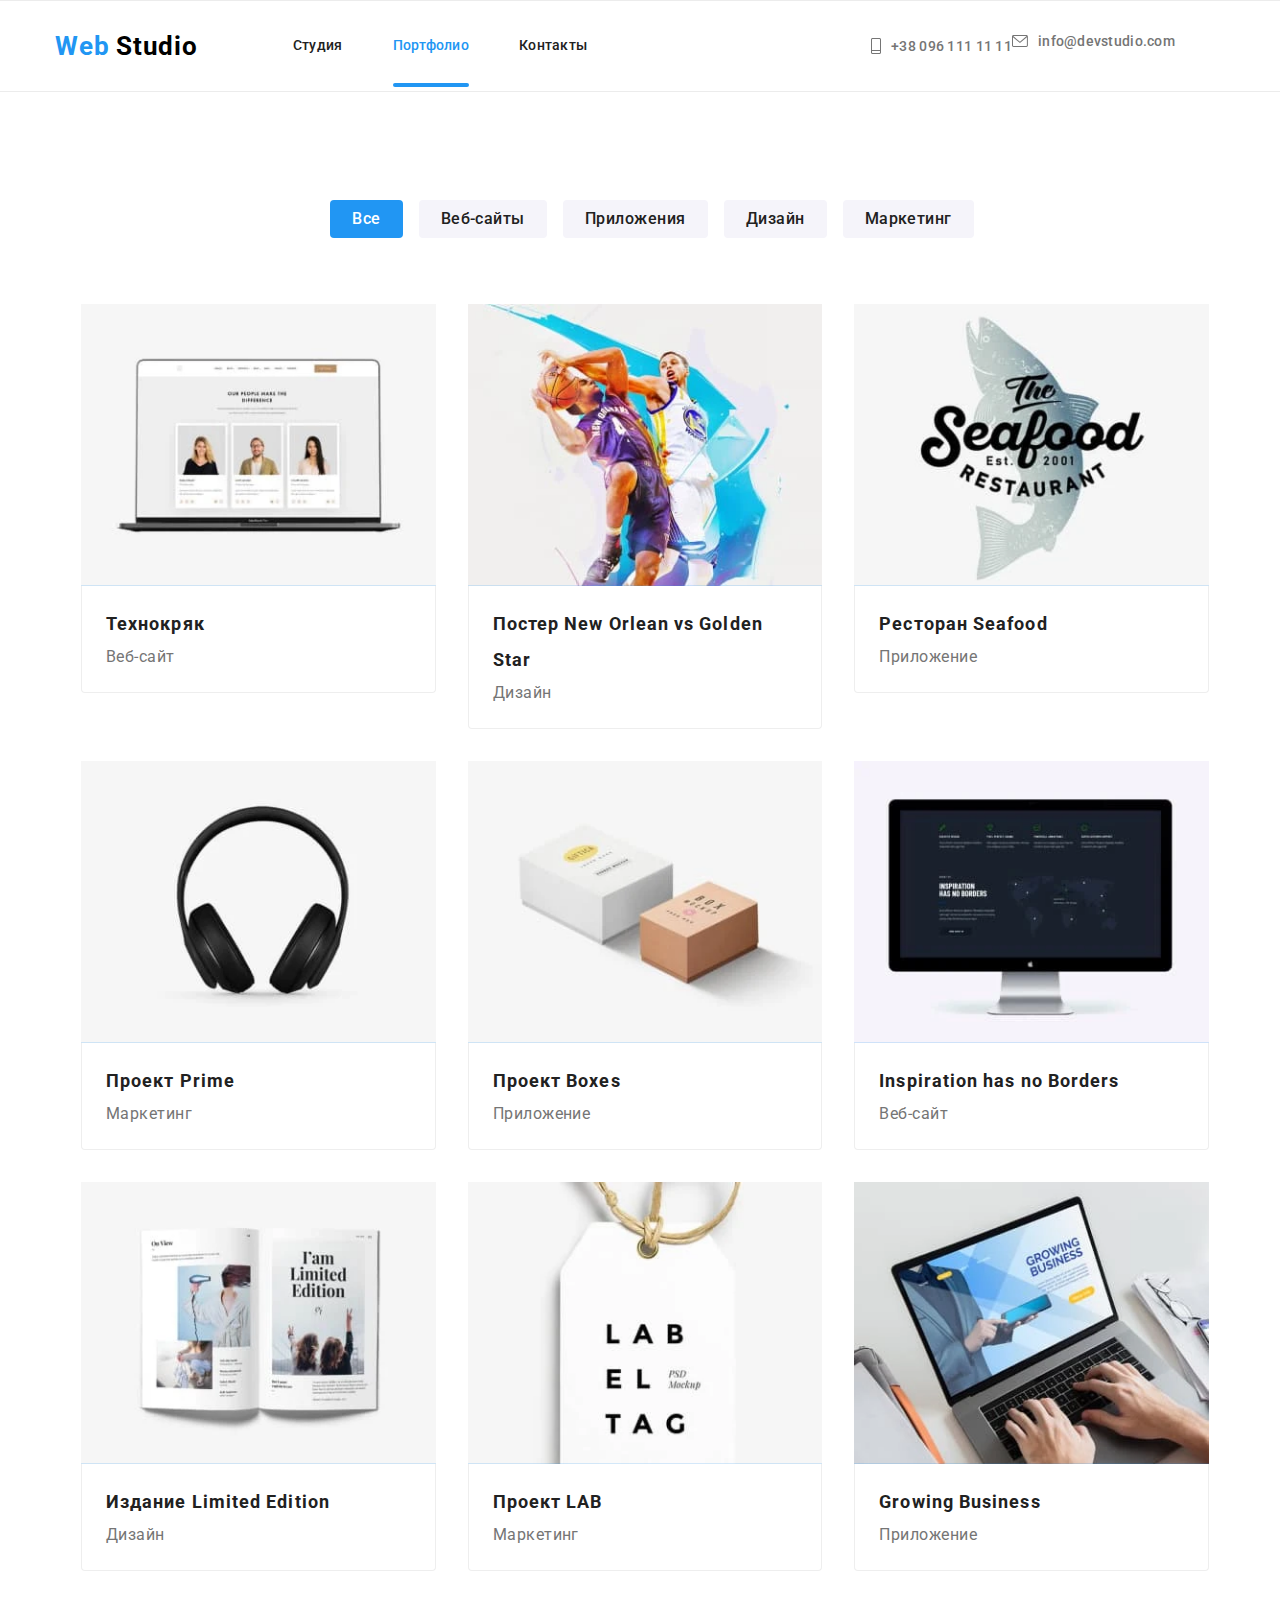
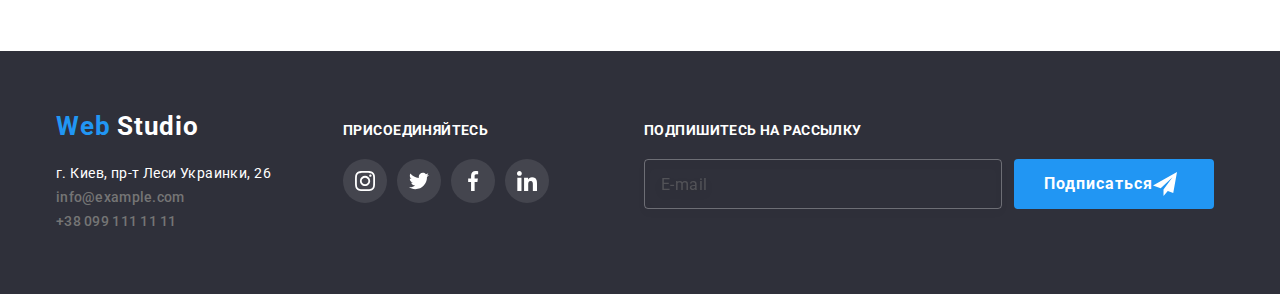
==== commit 310a9051: "save" ====
--- a/portfolio.html
+++ b/portfolio.html
@@ -662,5 +662,6 @@
 				</div>
 			</div>
 		</footer>
+		<script src="./js/mobile-menu.js"></script>
 	</body>
 </html>
--- a/css/main.min.css
+++ b/css/main.min.css
@@ -1 +1 @@
-:root{--main-font: "Roboto";--secondary-font: "Raleway";--accent-txt-color: #2196f3;--main-color-btn: #212121;--card-text: #757575;--bg-color: #2f303a;--color-light: #ffffff;--items: 3;--indent: 30px;--anim-slow: 250ms cubic-bezier(0.4, 0, 0.2, 1)}.hidden{display:none}.visually-hidden{position:absolute;white-space:nowrap;width:1px;height:1px;overflow:hidden;border:0;padding:0;clip:rect(0 0 0 0);-webkit-clip-path:inset(50%);clip-path:inset(50%);margin:-1px}.is-hidden{opacity:0;visibility:hidden;pointer-events:none}body{font-family:"Roboto","Raleway",sans-serif;font-size:14px;line-height:1.71;letter-spacing:.03em}body.no-scroll{overflow:hidden}h1,h2,h3,h4,p{margin:0}img{display:block;max-width:100%;height:auto}ul{list-style:none}.link{text-decoration:none}.list{list-style:none;margin:0;padding:0}button{display:-webkit-box;display:-ms-flexbox;display:flex;-webkit-box-align:center;-ms-flex-align:center;align-items:center;text-align:center;margin:0 auto;cursor:pointer;border:none}.btn{border-radius:4px}.btn:hover,.btn:focus{background-color:#188ce8}.main-color-btn{color:var(--main-color-btn)}.hero-btn{padding:10px 30px;font-family:inherit;font-weight:700;font-size:16px;line-height:1.87;letter-spacing:.06em;color:var(--color-light);background-color:var(--accent-txt-color);-webkit-transition:var(--anim-slow);transition:var(--anim-slow)}.container{width:100%;padding-left:15px;padding-right:15px;margin-left:auto;margin-right:auto}@media screen and (min-width: 480px){.container{max-width:480px}}@media screen and (min-width: 768px){.container{max-width:768px}}@media screen and (min-width: 1200px){.container{max-width:1200px}}section{padding:94px 0}.soc__team+.soc__team{margin-left:10px}.soc__link{width:44px;height:44px;border-radius:50%;background-color:#fff;display:-webkit-box;display:-ms-flexbox;display:flex;-webkit-box-pack:center;-ms-flex-pack:center;justify-content:center;-webkit-box-align:center;-ms-flex-align:center;align-items:center;-webkit-transition:background-color var(--anim-slow);transition:background-color var(--anim-slow)}.soc__link:hover,.soc__link:focus{background-color:var(--accent-txt-color)}.soc__icon{fill:#afb1b8;-webkit-transition:fill var(--anim-slow);transition:fill var(--anim-slow)}.soc__link:hover .soc__icon,.soc__link:focus .soc__icon{fill:#fff}.soc{display:-webkit-box;display:-ms-flexbox;display:flex;-webkit-box-pack:center;-ms-flex-pack:center;justify-content:center;padding:0}.soc-footer-title{font-size:14px;text-transform:uppercase;color:#fff}.soc-footer{display:-webkit-box;display:-ms-flexbox;display:flex;gap:10px;padding:0}.soc-footer__link{width:44px;height:44px;border-radius:50%;background:rgba(255,255,255,.1);display:-webkit-box;display:-ms-flexbox;display:flex;-webkit-box-pack:center;-ms-flex-pack:center;justify-content:center;-webkit-box-align:center;-ms-flex-align:center;align-items:center;fill:#fff;-webkit-transition:background var(--anim-slow),fill var(--anim-slow);transition:background var(--anim-slow),fill var(--anim-slow)}.soc-footer__link:hover,.soc-footer__link:focus{background:var(--accent-txt-color);fill:#fff;cursor:pointer}.uppertitle{font-weight:900;font-size:26px;line-height:1.62;text-align:center;letter-spacing:.06em;text-transform:uppercase;color:var(--color-light);max-width:360px;margin:0 auto;margin-bottom:30px}@media screen and (min-width: 1200px){.uppertitle{max-width:696px;font-size:44px;letter-spacing:1,36}}.button-portfolio{display:-webkit-box;display:-ms-flexbox;display:flex;-ms-flex-wrap:wrap;flex-wrap:wrap;gap:8px;margin-bottom:40px}@media screen and (min-width: 768px){.button-portfolio{display:-webkit-box;display:-ms-flexbox;display:flex;-webkit-box-pack:center;-ms-flex-pack:center;justify-content:center;margin-bottom:50px;margin-left:-8px}}.button-portfolio__list.button-portfolio__current,.button-portfolio__list:hover,.button-portfolio__list:focus{background-color:var(--accent-txt-color);color:var(--color-light)}.button-portfolio__current::after{position:absolute;content:"";display:inline-block;-webkit-box-align:end;-ms-flex-align:end;align-items:flex-end;bottom:-1px;width:100%;height:4px;left:0;border-radius:2px;color:var(--accent-txt-color)}@media screen and (min-width: 768px){.button-portfolio__item{margin-right:8px}}@media screen and (min-width: 1200px){.button-portfolio__item{margin-right:8px}}.button-portfolio__item:not(:last-child){margin-right:8px}.button-portfolio__info{border-radius:4px}.button-portfolio__list{font-family:var(--main-font);background-color:#f5f4fa;color:#212121;font-weight:500;font-size:16px;line-height:1.63;text-align:center;letter-spacing:.03em;cursor:pointer;border-radius:4px;border:0px;padding:6px 22px;-webkit-transition:background-color var(--anim-slow),color var(--anim-slow),-webkit-box-shadow var(--anim-slow);transition:background-color var(--anim-slow),color var(--anim-slow),-webkit-box-shadow var(--anim-slow);transition:background-color var(--anim-slow),color var(--anim-slow),box-shadow var(--anim-slow);transition:background-color var(--anim-slow),color var(--anim-slow),box-shadow var(--anim-slow),-webkit-box-shadow var(--anim-slow)}.button-portfolio__list:hover,.button-portfolio__list:focus{background-color:var(--accent-txt-color);color:#fff;-webkit-box-shadow:0px 3px 1px rgba(0,0,0,.1),0px 1px 2px rgba(0,0,0,.08),0px 2px 2px rgba(0,0,0,.12);box-shadow:0px 3px 1px rgba(0,0,0,.1),0px 1px 2px rgba(0,0,0,.08),0px 2px 2px rgba(0,0,0,.12);outline:none}.button-portfolio__shadow:hover,.button-portfolio__shadow:focus{-webkit-box-shadow:0px 3px 1px rgba(0,0,0,.1),0px 1px 2px rgba(0,0,0,.08),0px 2px 2px rgba(0,0,0,.12);box-shadow:0px 3px 1px rgba(0,0,0,.1),0px 1px 2px rgba(0,0,0,.08),0px 2px 2px rgba(0,0,0,.12);border-radius:4px;cursor:pointer}.nav{display:-webkit-box;display:-ms-flexbox;display:flex;margin-left:95px}.nav__list{position:relative}.nav__list:not(:last-child){margin-right:50px}@media screen and (max-width: 767px){.nav{display:none}}@media screen and (min-width: 1200px){.nav{display:-webkit-box;display:-ms-flexbox;display:flex}}.nav__link{display:block;color:var(--main-color-btn);padding-top:32px;padding-bottom:32px;-webkit-transition:color var(--anim-slow);transition:color var(--anim-slow)}.nav__current{color:var(--accent-txt-color)}.nav__current::after{position:absolute;content:"";display:inline-block;-webkit-box-align:end;-ms-flex-align:end;align-items:flex-end;bottom:-1px;width:100%;height:4px;left:0;border-radius:2px;background-color:var(--accent-txt-color);color:var(--accent-txt-color)}.logo{font-weight:700;font-size:26px;line-height:1.19;letter-spacing:.03em;color:var(--accent-txt-color)}.logo__name{color:#000}.link{font-weight:500;font-size:14px;line-height:1.14;letter-spacing:.02em}.link:hover,.link:focus{color:var(--accent-txt-color)}.subscribe__txt{text-align:center;font-family:var(--main-font);font-weight:700;font-size:14px;line-height:1.14;letter-spacing:.03em;text-transform:uppercase;color:#fff;margin-bottom:20px}@media screen and (min-width: 1200px){.subscribe__txt{display:-webkit-box;display:-ms-flexbox;display:flex;text-align:left;-webkit-box-align:center;-ms-flex-align:center;align-items:center}}.subscribe__mail{display:-webkit-box;display:-ms-flexbox;display:flex;justify-items:center;-webkit-box-align:center;-ms-flex-align:center;align-items:center}@media screen and (min-width: 1200px){.subscribe__mail{display:-webkit-box;display:-ms-flexbox;display:flex}}.subscribe__input{font-weight:400;font-size:16px;line-height:1.25;-webkit-box-align:center;-ms-flex-align:center;align-items:center;letter-spacing:.03em;margin-right:12px;border:1px solid rgba(255,255,255,.3);-webkit-filter:drop-shadow(0px 4px 4px rgba(0, 0, 0, 0.15));filter:drop-shadow(0px 4px 4px rgba(0, 0, 0, 0.15));border-radius:4px;padding:15px 16px;cursor:pointer;background-color:rgba(0,0,0,0);color:#fff}.subscribe__input:hover,.subscribe__input:focus{border:1px solid var(--accent-txt-color);outline:none}@media screen and (min-width: 768px){.subscribe__input{width:450px;height:50px}}@media screen and (min-width: 1200px){.subscribe__input{width:358px;height:50px;margin-right:12px}}.subscribe__input::-webkit-input-placeholder{color:rgba(117,117,117,.5)}.subscribe__input::-moz-placeholder{color:rgba(117,117,117,.5)}.subscribe__input:-ms-input-placeholder{color:rgba(117,117,117,.5)}.subscribe__input::-ms-input-placeholder{color:rgba(117,117,117,.5)}.subscribe__input::placeholder{color:rgba(117,117,117,.5)}.subscribe-btn{display:-webkit-box;display:-ms-flexbox;display:flex;-webkit-box-align:center;-ms-flex-align:center;align-items:center;text-align:center;width:200px;height:50px;padding:10px 30px;font-weight:700;font-size:16px;line-height:1.87;letter-spacing:.06em;color:var(--color-light);background-color:var(--accent-txt-color);-webkit-transition:var(--anim-slow);transition:var(--anim-slow);border-radius:4px}.subscribe-btn{font-weight:700;font-size:16px;line-height:1.88;display:-webkit-box;display:-ms-flexbox;display:flex;-webkit-box-align:center;-ms-flex-align:center;align-items:center;text-align:center;letter-spacing:.06em;margin-right:10px;color:#fff}.backdrop{position:fixed;top:0;left:0;width:100%;height:100%;z-index:1000;background-color:rgba(0,0,0,.2);-webkit-transition:opacity 250ms linear,visibility 250ms linear;transition:opacity 250ms linear,visibility 250ms linear}.modal{position:absolute;top:50%;left:50%;padding:40px;-webkit-transform:translate(-50%, -50%);transform:translate(-50%, -50%);min-width:528px;min-height:581px;background-color:#fff;border-radius:4px;-webkit-box-shadow:0px 1px 3px rgba(0,0,0,.12),0px 1px 1px rgba(0,0,0,.14),0px 2px 1px rgba(0,0,0,.2);box-shadow:0px 1px 3px rgba(0,0,0,.12),0px 1px 1px rgba(0,0,0,.14),0px 2px 1px rgba(0,0,0,.2);-webkit-transition:cubic-bezier(0.4, 0, 0.2, 1);transition:cubic-bezier(0.4, 0, 0.2, 1)}.modal-close-btn{position:absolute;top:8px;right:8px;width:30px;height:30px;background:#fff;border-radius:50%;border:1px solid rgba(0,0,0,.1);display:-webkit-box;display:-ms-flexbox;display:flex;-webkit-box-align:center;-ms-flex-align:center;align-items:center;-webkit-box-pack:center;-ms-flex-pack:center;justify-content:center;cursor:pointer}.modal-close-btn:hover,.modal-close-btn:focus{fill:var(--accent-txt-color)}.sign-up-form{display:-webkit-box;display:-ms-flexbox;display:flex;-webkit-box-orient:vertical;-webkit-box-direction:normal;-ms-flex-direction:column;flex-direction:column}.sign-up-form label{margin-bottom:10px}.modal-title{font-weight:700;font-size:20px;line-height:23px;text-align:center;letter-spacing:.03em;color:#212121;margin-bottom:12px}.modal-label{position:relative;display:-webkit-box;display:-ms-flexbox;display:flex;-webkit-box-orient:vertical;-webkit-box-direction:normal;-ms-flex-direction:column;flex-direction:column}.modal-label:not(:last-of-type){margin-bottom:10px}.modal-label:last-of-type{margin-bottom:20px}.modal-label-txt{font-weight:400;font-size:12px;line-height:1.17;letter-spacing:.01em;color:#757575;margin-bottom:4px}.modal-wrapper{position:relative}.modal-input-icon{position:absolute;left:14px;top:50%;-webkit-transform:translateY(-50%);transform:translateY(-50%);-webkit-transition:var(--anim-slow);transition:var(--anim-slow)}.modal-policy-link{color:#2196f3}.form-checkbox-agreement{font-weight:400;font-size:14px;line-height:1.71;letter-spacing:.03em;color:#757575;-webkit-user-select:none;-moz-user-select:none;-ms-user-select:none;user-select:none}.modal-textarea{height:120px;padding:12px 16px;resize:none}.modal-textarea::-webkit-input-placeholder{color:rgba(117,117,117,.5)}.modal-textarea::-moz-placeholder{color:rgba(117,117,117,.5)}.modal-textarea:-ms-input-placeholder{color:rgba(117,117,117,.5)}.modal-textarea::-ms-input-placeholder{color:rgba(117,117,117,.5)}.modal-textarea::placeholder{color:rgba(117,117,117,.5)}.modal-wrapper{position:relative}.modal-input,.modal-textarea{width:100%;border:1px solid rgba(33,33,33,.2);border-radius:4px;-webkit-transition:border var(--anim-slow);transition:border var(--anim-slow);outline:var(--accent-txt-color);cursor:pointer}.modal-input{height:40px;padding:11px 12px 11px 42px}.modal-input:focus,.modal-textarea:focus{border:1px solid var(--accent-txt-color)}.modal-input:focus+.modal-input-icon{fill:var(--accent-txt-color)}.form-checkbox{display:-webkit-box;display:-ms-flexbox;display:flex;-webkit-box-pack:center;-ms-flex-pack:center;justify-content:center;-webkit-box-align:center;-ms-flex-align:center;align-items:center;gap:7px}.form-checkbox-icon{opacity:0}.form-checkbox-input:checked+.form-checkbox-custom-checkbox,.form-checkbox-input:checked+.form-checkbox-custom-checkbox .form-checkbox-icon{border:2px solid var(--accent-txt-color);background-color:var(--accent-txt-color);opacity:1}.form-checkbox-custom-checkbox{border:2px solid #212121;display:-webkit-inline-box;display:-ms-inline-flexbox;display:inline-flex;-webkit-box-pack:center;-ms-flex-pack:center;justify-content:center;-webkit-box-align:center;-ms-flex-align:center;align-items:center;border-radius:2px;width:16px;height:15px;-webkit-transition:border var(--anim-slow);transition:border var(--anim-slow)}.modal-button{background-color:var(--accent-txt-color);color:#fff;font-weight:700;font-size:16px;line-height:1.9;display:-webkit-box;display:-ms-flexbox;display:flex;-webkit-box-align:center;-ms-flex-align:center;align-items:center;text-align:center;letter-spacing:.06em;width:200px;height:50px;margin:0 auto;margin-top:30px;display:block;-webkit-box-shadow:0px 4px 4px rgba(0,0,0,.15);box-shadow:0px 4px 4px rgba(0,0,0,.15);border-radius:4px;border:0;cursor:pointer;-webkit-transition:background-color var(--anim-slow);transition:background-color var(--anim-slow)}.modal-button:hover,.modal-button:focus{background-color:var(--accent-txt-color);-webkit-box-shadow:0px 1px 3px rgba(0,0,0,.12),0px 1px 1px rgba(0,0,0,.14),0px 2px 1px rgba(0,0,0,.2);box-shadow:0px 1px 3px rgba(0,0,0,.12),0px 1px 1px rgba(0,0,0,.14),0px 2px 1px rgba(0,0,0,.2)}.menu-close{position:absolute;top:10px;right:15px}.menu-open,.menu-close{padding-top:10px;padding-bottom:10px;width:40px;height:40px;padding:0;display:-webkit-box;display:-ms-flexbox;display:flex;margin-left:auto;border:0;background-color:rgba(0,0,0,0)}@media screen and (min-width: 768px){.menu-open,.menu-close{display:none}}.menu-open__icon{fill:#000;-webkit-transition:fill var(--anim-slow);transition:fill var(--anim-slow)}.menu-open__icon:hover,.menu-open__icon:focus{fill:var(--accent-txt-color)}.menu-close__icon{fill:#000;-webkit-transition:fill var(--accent-txt-color);transition:fill var(--accent-txt-color)}.menu-close__icon:hover,.menu-close__icon:focus{fill:var(--accent-txt-color)}.mob-menu{padding:48px 40px;position:fixed;z-index:1;background-color:#fff;width:100vw;height:100vh;top:0;padding-top:10px;-webkit-transform:translateX(100%);transform:translateX(100%);left:0;-webkit-transition:-webkit-transform var(--anim-slow);transition:-webkit-transform var(--anim-slow);transition:transform var(--anim-slow);transition:transform var(--anim-slow), -webkit-transform var(--anim-slow)}.mob-menu.is-open{-webkit-transform:translateX(0);transform:translateX(0)}.mob-menu .container{display:-webkit-box;display:-ms-flexbox;display:flex;-webkit-box-orient:vertical;-webkit-box-direction:normal;-ms-flex-direction:column;flex-direction:column;height:100%;-webkit-box-pack:justify;-ms-flex-pack:justify;justify-content:space-between}.mob-menu__top{margin-top:48px}.mob-navigation__item:not(:last-child){margin-bottom:32px}.mob-navigation__link{font-weight:500;font-size:40px;line-height:1.17;text-align:center;letter-spacing:.02em;font-family:var(--main-font);text-decoration:none;color:#212121;-webkit-transition:color var(--anim-slow);transition:color var(--anim-slow)}.mob-navigation__link:hover,.mob-navigation__link:focus{color:var(--accent-txt-color)}.mob-navigation__current{color:var(--accent-txt-color)}.mob-contacts__item:not(:last-child){margin-bottom:32px}.mob-contacts{margin-bottom:64px}.mob-tel{font-family:var(--main-font);font-weight:500;font-size:24px;line-height:1.18;letter-spacing:.02em;text-decoration:none;color:var(--accent-txt-color)}.mob-mail{font-family:var(--main-font);font-weight:500;font-size:24px;line-height:1.17;letter-spacing:.02em;color:#757575;text-decoration:none}.mob-soc{display:-webkit-box;display:-ms-flexbox;display:flex}.mob-soc__item:not(:first-child){margin-left:10px}.mob-soc__item:not(:last-child)::after{content:"";height:22px;border:1px solid rgba(33,33,33,.2);-webkit-transform:rotate(90deg);transform:rotate(90deg)}.mob-soc__link{font-weight:500;font-size:10px;line-height:1.22;letter-spacing:.02em;color:#2196f3;text-decoration:none;margin-right:10px}.header{position:relative}.header--wrapper{border:1px solid #ececec;border-left:none;border-right:none}.header__container{display:-webkit-box;display:-ms-flexbox;display:flex;-webkit-box-align:center;-ms-flex-align:center;align-items:center}.header-contact{display:-webkit-box;display:-ms-flexbox;display:flex;margin-left:auto;font-weight:500;font-size:14px;line-height:1,14;letter-spacing:.02em;color:var(--card-text)}@media screen and (min-width: 1200px){.header-contact{margin-right:0}}.header-contact__item:not(:last-child){margin-right:50px}.header-contact__item:hover,.header-contact__item:focus{color:var(--accent-txt-color);cursor:pointer}@media screen and (min-width: 768px){.header-contact__item:not(:last-child){margin-bottom:10px}}@media screen and (min-width: 1200px){.header-contact__item:not(:last-child){margin-right:50px}}.header-contact__link{padding-top:32px;padding-bottom:32px;display:-webkit-box;display:-ms-flexbox;display:flex;-webkit-box-align:center;-ms-flex-align:center;align-items:center;-webkit-transition:color var(--anim-slow);transition:color var(--anim-slow);color:var(--card-text)}.header-contact__link:hover,.header-contact__link:focus{color:var(--accent-txt-color)}@media screen and (min-width: 768px){.header-contact__link{font-family:var(--main-font);color:var(--card-text);font-weight:500;font-size:12px;line-height:1.17;letter-spacing:.02em;text-decoration:none;-webkit-transition:color var(--anim-slow);transition:color var(--anim-slow)}.header-contact__link:not(:last-child){margin-bottom:10px}.header-contact__link:hover,.header-contact__link:focus{color:var(--accent-txt-color)}}@media screen and (min-width: 1200px){.header-contact__link{padding-top:32px;padding-bottom:32px;font-size:14px;line-height:1.15;display:-webkit-box;display:-ms-flexbox;display:flex;-webkit-box-align:center;-ms-flex-align:center;align-items:center}}@media screen and (min-width: 768px){.header-contact__icon{margin-right:10px;fill:currentColor}}.portfolio{margin-bottom:-30px}@media screen and (min-width: 768px){.portfolio{display:-webkit-box;display:-ms-flexbox;display:flex;-ms-flex-wrap:wrap;flex-wrap:wrap;margin-left:-30px}}.portfolio__card-img{margin-bottom:30px;margin:15px}@media screen and (min-width: 768px){.portfolio__card-img{-ms-flex-preferred-size:calc(50% - 30px);flex-basis:calc(50% - 30px);margin-left:30px}}@media screen and (min-width: 1200px){.portfolio__card-img{-ms-flex-preferred-size:calc(33.3333333333% - 30px);flex-basis:calc(33.3333333333% - 30px);position:relative}}.portfolio__card-img:hover .portfolio-overlay{-webkit-transform:translateY(0);transform:translateY(0)}.portfolio__card-img.list.portfolio__card-set{margin:15px}.portfolio__card-img.list.portfolio__card-set:nth-child(3n){margin-right:0}.portfolio__card-set{display:block;-ms-flex-preferred-size:calc((100% - var(--indent)*var(--items))/var(--items));flex-basis:calc((100% - var(--indent)*var(--items))/var(--items));max-width:100%;height:auto;border-radius:4px;border:0p;border:1px solid rgba(0,0,0,0);-webkit-transition:-webkit-box-shadow var(--anim-slow);transition:-webkit-box-shadow var(--anim-slow);transition:box-shadow var(--anim-slow);transition:box-shadow var(--anim-slow), -webkit-box-shadow var(--anim-slow);cursor:pointer}.portfolio__card-set:hover,.portfolio__card-set:focus{-webkit-box-shadow:0px 1px 1px rgba(0,0,0,.12),0px 4px 4px rgba(0,0,0,.06),1px 4px 6px rgba(0,0,0,.16);box-shadow:0px 1px 1px rgba(0,0,0,.12),0px 4px 4px rgba(0,0,0,.06),1px 4px 6px rgba(0,0,0,.16)}.portfolio__wrapper{position:relative;overflow:hidden}.portfolio__team-wrapper{padding:20px 24px;background:#fff;border:1px solid #eee;border-top:none}.portfolio__team-wrapper{background:#fff;border-radius:0px 0px 4px 4px}.portfolio__team-wrapper:hover,.portfolio__team-wrapper:focus{border:1px solid rgba(0,0,0,0);color:#eee}.portfolio-overlay{position:absolute;top:0;left:0;-webkit-transform:translateY(100%);transform:translateY(100%);width:100%;height:100%;display:-webkit-box;display:-ms-flexbox;display:flex;-webkit-box-pack:center;-ms-flex-pack:center;justify-content:center;-webkit-box-align:center;-ms-flex-align:center;align-items:center;background-color:rgba(33,150,243,.9);padding:63px 24px;-webkit-transition:-webkit-transform 250ms linear;transition:-webkit-transform 250ms linear;transition:transform 250ms linear;transition:transform 250ms linear, -webkit-transform 250ms linear}.portfolio-desc{font-style:normal;font-weight:400;font-size:18px;line-height:1.56;letter-spacing:.03em;color:#fff}.portfolio__card-title{font-weight:700;font-size:18px;line-height:2;letter-spacing:.06em;color:var(--main-color-btn)}.portfolio__card-text{font-weight:400;font-size:16px;line-height:1.89;letter-spacing:.03em;color:var(--card-text)}.hero{padding-top:118px;padding-bottom:118px;background-image:-webkit-gradient(linear, left top, left bottom, from(rgba(47, 48, 58, 0.4)), to(rgba(47, 48, 58, 0.4))),url(../images/hero-bg_sm.jpg);background-image:linear-gradient(rgba(47, 48, 58, 0.4), rgba(47, 48, 58, 0.4)),url(../images/hero-bg_sm.jpg);background-repeat:no-repeat;background-position:center;background-size:cover}@media(min-device-pixel-rato: 2),(-webkit-min-device-pixel-ratio: 2),(min-resolution: 192dpi),(min-resolution: 2dppx){.hero{background-image:-webkit-gradient(linear, left top, left bottom, from(rgba(47, 48, 58, 0.4)), to(rgba(47, 48, 58, 0.4))),url(../images/hero-bg_sm@2x.jpg);background-image:linear-gradient(rgba(47, 48, 58, 0.4), rgba(47, 48, 58, 0.4)),url(../images/hero-bg_sm@2x.jpg)}}@media screen and (min-width: 768px){.hero{background-image:-webkit-gradient(linear, left top, left bottom, from(rgba(47, 48, 58, 0.4)), to(rgba(47, 48, 58, 0.4))),url(../images/hero-bg_md.jpg);background-image:linear-gradient(rgba(47, 48, 58, 0.4), rgba(47, 48, 58, 0.4)),url(../images/hero-bg_md.jpg)}}@media screen and (min-width: 768px)and (min-device-pixel-rato: 2),screen and (min-width: 768px)and (-webkit-min-device-pixel-ratio: 2),screen and (min-width: 768px)and (min-resolution: 192dpi),screen and (min-width: 768px)and (min-resolution: 2dppx){.hero{background-image:-webkit-gradient(linear, left top, left bottom, from(rgba(47, 48, 58, 0.4)), to(rgba(47, 48, 58, 0.4))),url(../images/hero-bg_md@2x.jpg);background-image:linear-gradient(rgba(47, 48, 58, 0.4), rgba(47, 48, 58, 0.4)),url(../images/hero-bg_md@2x.jpg)}}@media screen and (min-width: 768px)and (min-width: 1200px){.hero{padding-top:200px;padding-bottom:200px;background-image:-webkit-gradient(linear, left top, left bottom, from(rgba(47, 48, 58, 0.4)), to(rgba(47, 48, 58, 0.4))),url(../images/hero-bg_lg.jpg);background-image:linear-gradient(rgba(47, 48, 58, 0.4), rgba(47, 48, 58, 0.4)),url(../images/hero-bg_lg.jpg);background-size:1600px auto}}@media screen and (min-width: 768px)and (min-width: 1200px)and (min-device-pixel-rato: 2),screen and (min-width: 768px)and (min-width: 1200px)and (-webkit-min-device-pixel-ratio: 2),screen and (min-width: 768px)and (min-width: 1200px)and (min-resolution: 192dpi),screen and (min-width: 768px)and (min-width: 1200px)and (min-resolution: 2dppx){.hero{background-image:-webkit-gradient(linear, left top, left bottom, from(rgba(47, 48, 58, 0.4)), to(rgba(47, 48, 58, 0.4))),url(../images/hero-bg_lg@2x.jpg);background-image:linear-gradient(rgba(47, 48, 58, 0.4), rgba(47, 48, 58, 0.4)),url(../images/hero-bg_lg@2x.jpg)}}@media screen and (max-width: 1199px){.about-section{padding:0}}.about{display:none}@media screen and (min-width: 1200px){.about{display:block}}.about__img-wrapper{position:relative}.about__us{font-weight:700;font-size:36px;line-height:1.17;text-align:center;letter-spacing:.03em;color:var(--main-color-btn);margin-bottom:50px}.about__img{display:-webkit-box;display:-ms-flexbox;display:flex;padding:0;gap:30px}.about__desc{position:absolute;padding:27px;width:100%;text-align:center;background:rgba(47,48,58,.8);margin:0;bottom:0;font-weight:700;font-size:14px;line-height:1.43;text-align:center;letter-spacing:.03em;text-transform:uppercase;color:#fff}@media screen and (min-width: 1200px){.benefits{padding-bottom:0}}.benefits-us{margin-bottom:-30px}@media screen and (min-width: 768px){.benefits-us{display:-webkit-box;display:-ms-flexbox;display:flex;-ms-flex-wrap:wrap;flex-wrap:wrap;margin-left:-30px}}.benefits-info{margin-bottom:30px}@media screen and (min-width: 768px){.benefits-info{-ms-flex-preferred-size:calc(50% - 30px);flex-basis:calc(50% - 30px);margin-left:30px}}@media screen and (min-width: 768px)and (min-width: 1200px){.benefits-info{-ms-flex-preferred-size:calc(25% - 30px);flex-basis:calc(25% - 30px);-webkit-box-pack:justify;-ms-flex-pack:justify;justify-content:space-between}}.benefits-icon{width:70px;height:70px}.benefits-icon-list{height:120px;background:#f5f4fa;border-radius:4px;display:-webkit-box;display:-ms-flexbox;display:flex;-webkit-box-pack:center;-ms-flex-pack:center;justify-content:center;-webkit-box-align:center;-ms-flex-align:center;align-items:center;margin-bottom:30px}.benefits-about{margin-bottom:10px;font-weight:700;font-size:14px;line-height:1.14;letter-spacing:.03em;text-transform:uppercase;color:var(--main-color-btn)}@media screen and (min-width: 768px){.benefits-about{text-align:left}}.benefits-description{font-weight:400;font-size:14px;line-height:1.71;letter-spacing:.03em;color:var(--card-text)}.team{padding:94px 0;background-color:#f5f4fa}.team__set-foto{display:-webkit-box;display:-ms-flexbox;display:flex;--items: 4;margin-bottom:-30px}@media screen and (min-width: 768px)and (max-width: 1199px){.team__set-foto{display:-webkit-box;display:-ms-flexbox;display:flex;-ms-flex-wrap:wrap;flex-wrap:wrap;margin-left:-30px}}@media screen and (min-width: 768px){.team-us{font-weight:700;font-size:28px;line-height:1.17;text-align:center;letter-spacing:.03em;margin-bottom:30px}}@media screen and (min-width: 1200px){.team-us{font-size:36px;line-height:1.17;margin-bottom:50px}}.team__item{width:270px;background:#fff;margin-right:-15px;margin:15px;padding:0;-webkit-box-shadow:0px 1px 3px rgba(0,0,0,.12),0px 1px 1px rgba(0,0,0,.14),0px 2px 1px rgba(0,0,0,.2);box-shadow:0px 1px 3px rgba(0,0,0,.12),0px 1px 1px rgba(0,0,0,.14),0px 2px 1px rgba(0,0,0,.2);margin-bottom:30px}@media screen and (min-width: 768px){.team__item{-ms-flex-preferred-size:calc(50% - 30px);flex-basis:calc(50% - 30px);margin-left:30px}}@media screen and (min-width: 1200px){.team__item{-ms-flex-preferred-size:calc(25% - 30px);flex-basis:calc(25% - 30px)}}.team__set-item{display:block;-ms-flex-preferred-size:calc((100% - var(--indent)*var(--items))/var(--items));flex-basis:calc((100% - var(--indent)*var(--items))/var(--items));max-width:100%;height:auto;border-radius:4px;border:0px;border:1px solid rgba(0,0,0,0);-webkit-transition:-webkit-box-shadow var(--anim-slow);transition:-webkit-box-shadow var(--anim-slow);transition:box-shadow var(--anim-slow);transition:box-shadow var(--anim-slow), -webkit-box-shadow var(--anim-slow)}.team__set-item:hover,.team__set-item:focus{-webkit-box-shadow:0px 1px 1px rgba(0,0,0,.12),0px 4px 4px rgba(0,0,0,.06),1px 4px 6px rgba(0,0,0,.16);box-shadow:0px 1px 1px rgba(0,0,0,.12),0px 4px 4px rgba(0,0,0,.06),1px 4px 6px rgba(0,0,0,.16)}.team__wrapper{border:1px solid #eee;border-top:none;border-radius:0px 0px 4px 4px}.team__wrapper:hover,.team__wrapper:focus{border:1px solid rgba(0,0,0,0);color:#eee}.cards{padding:30px 30px}.cards__employees{font-weight:500;font-size:16px;line-height:1.19;text-align:center;letter-spacing:.03em;color:var(--main-color-btn);margin-bottom:10px}.cards__work{font-weight:400;font-size:16px;line-height:1.19;text-align:center;letter-spacing:.03em;color:var(--card-text);margin-bottom:16px}.customers__title{font-weight:700;font-size:36px;line-height:42px;text-align:center;letter-spacing:.03em;color:#212121;margin-bottom:50px}.customers__list{display:-webkit-box;display:-ms-flexbox;display:flex;gap:30px}.customers__item{margin-bottom:30px;margin-left:30px;-ms-flex-preferred-size:calc(50% - 30px);flex-basis:calc(50% - 30px);-ms-flex-wrap:wrap;flex-wrap:wrap}@media screen and (min-width: 768px){.customers__item{-ms-flex-preferred-size:calc(33.3333333333% - 30px);flex-basis:calc(33.3333333333% - 30px);margin-left:30px;-ms-flex-wrap:wrap;flex-wrap:wrap}}@media screen and (min-width: 1200px){.customers__item{-ms-flex-preferred-size:calc(16.6666666667% - 30px);flex-basis:calc(16.6666666667% - 30px)}}.customers__link{border:1px solid #afb1b8;border-radius:4px;display:-webkit-box;display:-ms-flexbox;display:flex;-webkit-box-pack:center;-ms-flex-pack:center;justify-content:center;-webkit-box-align:center;-ms-flex-align:center;align-items:center;height:92px;width:170px;outline:none;-webkit-transition:border var(--anim-slow);transition:border var(--anim-slow)}.customers__link:hover,.customers__link:focus{border:1px solid var(--accent-txt-color)}.customers__icon{fill:#afb1b8;-webkit-transition:fill var(--anim-slow);transition:fill var(--anim-slow)}.customers__link:hover .customers__icon,.customers__link:focus .customers__icon{fill:var(--accent-txt-color)}.footer{padding:60px 0;background-color:var(--bg-color)}@media screen and (min-width: 1200px){.footer{padding-bottom:0}}.footer__container{margin:auto;-ms-flex-pack:distribute;justify-content:space-around}@media screen and (min-width: 768px)and (max-width: 1199px){.footer__container{display:-webkit-box;display:-ms-flexbox;display:flex;-ms-flex-wrap:wrap;flex-wrap:wrap;-ms-flex-pack:distribute;justify-content:space-around;-webkit-box-align:baseline;-ms-flex-align:baseline;align-items:baseline}}@media screen and (min-width: 1200px){.footer__container{display:-webkit-box;display:-ms-flexbox;display:flex;-webkit-box-align:baseline;-ms-flex-align:baseline;align-items:baseline}}.footer__contact{text-align:center;margin-bottom:60px}@media screen and (min-width: 768px){.footer__contact{margin-right:165px}}@media screen and (min-width: 1200px){.footer__contact{margin-right:70px;text-align:left}}.footer__soc-section{text-align:center;margin-bottom:60px}@media screen and (min-width: 1200px){.footer__soc-section{margin-right:93px;text-align:left}}.soc-footer-title{font-family:var(--main-font);color:#fff;font-weight:700;font-size:14px;line-height:1.14;letter-spacing:.03em;text-transform:uppercase;margin:0;margin-bottom:20px}.logo{display:block;font-weight:700;font-size:26px;line-height:1.19;letter-spacing:.03em;color:var(--accent-txt-color)}.logo__text{color:var(--color-light)}.address{font-style:normal;font-weight:400;font-size:14px;line-height:1.71;letter-spacing:.03em;color:var(--color-light)}.address__contact-list{text-decoration:none}.footer__address{margin-top:20px}.address__link{font-style:normal;font-weight:500;font-size:14px;line-height:1.14;letter-spacing:.02em;color:var(--card-text);-webkit-transition:color var(--anim-slow);transition:color var(--anim-slow)}/*# sourceMappingURL=main.min.css.map */+:root{--main-font: "Roboto";--secondary-font: "Raleway";--accent-txt-color: #2196f3;--main-color-btn: #212121;--card-text: #757575;--bg-color: #2f303a;--color-light: #ffffff;--items: 3;--indent: 30px;--anim-slow: 250ms cubic-bezier(0.4, 0, 0.2, 1)}.hidden{display:none}.visually-hidden{position:absolute;white-space:nowrap;width:1px;height:1px;overflow:hidden;border:0;padding:0;clip:rect(0 0 0 0);-webkit-clip-path:inset(50%);clip-path:inset(50%);margin:-1px}.is-hidden{opacity:0;visibility:hidden;pointer-events:none}body{font-family:"Roboto","Raleway",sans-serif;font-size:14px;line-height:1.71;letter-spacing:.03em}body.no-scroll{overflow:hidden}h1,h2,h3,h4,p{margin:0}img{display:block;max-width:100%;height:auto}ul{list-style:none}.link{text-decoration:none}.list{list-style:none;margin:0;padding:0}button{display:-webkit-box;display:-ms-flexbox;display:flex;-webkit-box-align:center;-ms-flex-align:center;align-items:center;text-align:center;cursor:pointer;border:none}.btn{border-radius:4px}.btn:hover,.btn:focus{background-color:#188ce8}.main-color-btn{color:var(--main-color-btn)}.hero-btn{margin:0 auto;padding:10px 30px;font-family:inherit;font-weight:700;font-size:16px;line-height:1.87;letter-spacing:.06em;color:var(--color-light);background-color:var(--accent-txt-color);-webkit-transition:var(--anim-slow);transition:var(--anim-slow)}.container{width:100%;padding-left:15px;padding-right:15px;margin-left:auto;margin-right:auto}@media screen and (min-width: 480px){.container{max-width:480px}}@media screen and (min-width: 768px){.container{max-width:768px}}@media screen and (min-width: 1200px){.container{max-width:1200px}}section{padding:94px 0}.soc__team+.soc__team{margin-left:10px}.soc__link{width:44px;height:44px;border-radius:50%;background-color:#fff;display:-webkit-box;display:-ms-flexbox;display:flex;-webkit-box-pack:center;-ms-flex-pack:center;justify-content:center;-webkit-box-align:center;-ms-flex-align:center;align-items:center;-webkit-transition:background-color var(--anim-slow);transition:background-color var(--anim-slow)}.soc__link:hover,.soc__link:focus{background-color:var(--accent-txt-color)}.soc__icon{fill:#afb1b8;-webkit-transition:fill var(--anim-slow);transition:fill var(--anim-slow)}.soc__link:hover .soc__icon,.soc__link:focus .soc__icon{fill:#fff}.soc{display:-webkit-box;display:-ms-flexbox;display:flex;-webkit-box-pack:center;-ms-flex-pack:center;justify-content:center;padding:0}.soc-footer-title{font-size:14px;text-transform:uppercase;color:#fff}.soc-footer{display:-webkit-box;display:-ms-flexbox;display:flex;-webkit-box-pack:center;-ms-flex-pack:center;justify-content:center;-webkit-box-align:center;-ms-flex-align:center;align-items:center;gap:10px;padding:0}.soc-footer__link{width:44px;height:44px;border-radius:50%;background:rgba(255,255,255,.1);display:-webkit-box;display:-ms-flexbox;display:flex;-webkit-box-pack:center;-ms-flex-pack:center;justify-content:center;-webkit-box-align:center;-ms-flex-align:center;align-items:center;fill:#fff;-webkit-transition:background var(--anim-slow),fill var(--anim-slow);transition:background var(--anim-slow),fill var(--anim-slow)}.soc-footer__link:hover,.soc-footer__link:focus{background:var(--accent-txt-color);fill:#fff;cursor:pointer}.uppertitle{font-weight:900;font-size:26px;line-height:1.62;text-align:center;letter-spacing:.06em;text-transform:uppercase;color:var(--color-light);max-width:360px;margin:0 auto;margin-bottom:30px}@media screen and (min-width: 1200px){.uppertitle{max-width:696px;font-size:44px;letter-spacing:1,36}}.button-portfolio{display:-webkit-box;display:-ms-flexbox;display:flex;-ms-flex-wrap:wrap;flex-wrap:wrap;gap:8px;margin-bottom:40px}@media screen and (min-width: 768px){.button-portfolio{display:-webkit-box;display:-ms-flexbox;display:flex;-webkit-box-pack:center;-ms-flex-pack:center;justify-content:center;margin-bottom:50px;margin-left:-8px}}.button-portfolio__list.button-portfolio__current,.button-portfolio__list:hover,.button-portfolio__list:focus{background-color:var(--accent-txt-color);color:var(--color-light)}.button-portfolio__current::after{position:absolute;content:"";display:inline-block;-webkit-box-align:end;-ms-flex-align:end;align-items:flex-end;bottom:-1px;width:100%;height:4px;left:0;border-radius:2px;color:var(--accent-txt-color)}@media screen and (min-width: 768px){.button-portfolio__item{margin-right:8px}}@media screen and (min-width: 1200px){.button-portfolio__item{margin-right:8px}}.button-portfolio__item:not(:last-child){margin-right:8px}.button-portfolio__info{border-radius:4px}.button-portfolio__list{font-family:var(--main-font);background-color:#f5f4fa;color:#212121;font-weight:500;font-size:16px;line-height:1.63;text-align:center;letter-spacing:.03em;cursor:pointer;border-radius:4px;border:0px;padding:6px 22px;-webkit-transition:background-color var(--anim-slow),color var(--anim-slow),-webkit-box-shadow var(--anim-slow);transition:background-color var(--anim-slow),color var(--anim-slow),-webkit-box-shadow var(--anim-slow);transition:background-color var(--anim-slow),color var(--anim-slow),box-shadow var(--anim-slow);transition:background-color var(--anim-slow),color var(--anim-slow),box-shadow var(--anim-slow),-webkit-box-shadow var(--anim-slow)}.button-portfolio__list:hover,.button-portfolio__list:focus{background-color:var(--accent-txt-color);color:#fff;-webkit-box-shadow:0px 3px 1px rgba(0,0,0,.1),0px 1px 2px rgba(0,0,0,.08),0px 2px 2px rgba(0,0,0,.12);box-shadow:0px 3px 1px rgba(0,0,0,.1),0px 1px 2px rgba(0,0,0,.08),0px 2px 2px rgba(0,0,0,.12);outline:none}.button-portfolio__shadow:hover,.button-portfolio__shadow:focus{-webkit-box-shadow:0px 3px 1px rgba(0,0,0,.1),0px 1px 2px rgba(0,0,0,.08),0px 2px 2px rgba(0,0,0,.12);box-shadow:0px 3px 1px rgba(0,0,0,.1),0px 1px 2px rgba(0,0,0,.08),0px 2px 2px rgba(0,0,0,.12);border-radius:4px;cursor:pointer}.nav{display:-webkit-box;display:-ms-flexbox;display:flex;margin-left:95px}.nav__list{position:relative}.nav__list:not(:last-child){margin-right:50px}@media screen and (max-width: 767px){.nav{display:none}}@media screen and (min-width: 1200px){.nav{display:-webkit-box;display:-ms-flexbox;display:flex}}.nav__link{display:block;color:var(--main-color-btn);padding-top:32px;padding-bottom:32px;-webkit-transition:color var(--anim-slow);transition:color var(--anim-slow)}.nav__current{color:var(--accent-txt-color)}.nav__current::after{position:absolute;content:"";display:inline-block;-webkit-box-align:end;-ms-flex-align:end;align-items:flex-end;bottom:-1px;width:100%;height:4px;left:0;border-radius:2px;background-color:var(--accent-txt-color);color:var(--accent-txt-color)}.logo{font-weight:700;font-size:26px;line-height:1.19;letter-spacing:.03em;color:var(--accent-txt-color)}.logo__name{color:#000}.link{font-weight:500;font-size:14px;line-height:1.14;letter-spacing:.02em}.link:hover,.link:focus{color:var(--accent-txt-color)}.subscribe__txt{text-align:center;font-family:var(--main-font);font-weight:700;font-size:14px;line-height:1.14;letter-spacing:.03em;text-transform:uppercase;color:#fff;margin-bottom:20px}@media screen and (min-width: 1200px){.subscribe__txt{display:-webkit-box;display:-ms-flexbox;display:flex;text-align:left;-webkit-box-align:center;-ms-flex-align:center;align-items:center}}.subscribe__mail{justify-items:center;-webkit-box-align:center;-ms-flex-align:center;align-items:center}@media screen and (min-width: 320px),(max-width: 767px){.subscribe__mail{display:-webkit-box;display:-ms-flexbox;display:flex;-webkit-box-orient:vertical;-webkit-box-direction:normal;-ms-flex-direction:column;flex-direction:column}}@media screen and (min-width: 768px){.subscribe__mail{display:-webkit-box;display:-ms-flexbox;display:flex;-webkit-box-orient:vertical;-webkit-box-direction:normal;-ms-flex-direction:column;flex-direction:column}}@media screen and (min-width: 1200px){.subscribe__mail{-webkit-box-orient:horizontal;-webkit-box-direction:normal;-ms-flex-direction:row;flex-direction:row}}.subscribe__input{width:100%;font-weight:400;font-size:16px;line-height:1.25;-webkit-box-align:center;-ms-flex-align:center;align-items:center;letter-spacing:.03em;margin-right:12px;border:1px solid rgba(255,255,255,.3);-webkit-filter:drop-shadow(0px 4px 4px rgba(0, 0, 0, 0.15));filter:drop-shadow(0px 4px 4px rgba(0, 0, 0, 0.15));border-radius:4px;padding:15px 16px;cursor:pointer;background-color:rgba(0,0,0,0);color:#fff}.subscribe__input:hover,.subscribe__input:focus{border:1px solid var(--accent-txt-color);outline:none}@media screen and (min-width: 768px){.subscribe__input{width:450px;height:50px}}@media screen and (min-width: 1200px){.subscribe__input{width:358px;height:50px;margin-right:12px}}.subscribe__input::-webkit-input-placeholder{color:rgba(117,117,117,.5)}.subscribe__input::-moz-placeholder{color:rgba(117,117,117,.5)}.subscribe__input:-ms-input-placeholder{color:rgba(117,117,117,.5)}.subscribe__input::-ms-input-placeholder{color:rgba(117,117,117,.5)}.subscribe__input::placeholder{color:rgba(117,117,117,.5)}.subscribe-btn{display:-webkit-box;display:-ms-flexbox;display:flex;-webkit-box-align:center;-ms-flex-align:center;align-items:center;text-align:center;width:200px;height:50px;padding:10px 30px;font-weight:700;font-size:16px;line-height:1.87;letter-spacing:.06em;color:var(--color-light);background-color:var(--accent-txt-color);-webkit-transition:var(--anim-slow);transition:var(--anim-slow);border-radius:4px}.subscribe-btn{font-weight:700;font-size:16px;line-height:1.88;display:-webkit-box;display:-ms-flexbox;display:flex;-webkit-box-align:center;-ms-flex-align:center;align-items:center;text-align:center;letter-spacing:.06em;margin-right:10px;color:#fff}@media screen and (max-width: 767px){.subscribe-btn{margin-top:20px}}@media screen and (min-width: 768px)and (max-width: 1199px){.subscribe-btn{margin-top:20px}}@media screen and (min-width: 1200px){.subscribe-btn{display:-webkit-box;display:-ms-flexbox;display:flex}}.backdrop{position:fixed;top:0;left:0;width:100%;height:100%;z-index:1000;background-color:rgba(0,0,0,.2);-webkit-transition:opacity 250ms linear,visibility 250ms linear;transition:opacity 250ms linear,visibility 250ms linear}.modal{position:absolute;top:50%;left:50%;padding:40px;-webkit-transform:translate(-50%, -50%);transform:translate(-50%, -50%);min-width:450px;min-height:609px;background-color:#fff;border-radius:4px;-webkit-box-shadow:0px 1px 3px rgba(0,0,0,.12),0px 1px 1px rgba(0,0,0,.14),0px 2px 1px rgba(0,0,0,.2);box-shadow:0px 1px 3px rgba(0,0,0,.12),0px 1px 1px rgba(0,0,0,.14),0px 2px 1px rgba(0,0,0,.2);-webkit-transition:cubic-bezier(0.4, 0, 0.2, 1);transition:cubic-bezier(0.4, 0, 0.2, 1)}@media screen and (min-width: 1200px){.modal{width:100%;max-width:528px;height:100%;max-height:581px}}.modal-close-btn{position:absolute;top:8px;right:8px;width:30px;height:30px;background:#fff;border-radius:50%;border:1px solid rgba(0,0,0,.1);display:-webkit-box;display:-ms-flexbox;display:flex;-webkit-box-align:center;-ms-flex-align:center;align-items:center;-webkit-box-pack:center;-ms-flex-pack:center;justify-content:center;cursor:pointer}.modal-close-btn:hover,.modal-close-btn:focus{fill:var(--accent-txt-color)}.sign-up-form{display:-webkit-box;display:-ms-flexbox;display:flex;-webkit-box-orient:vertical;-webkit-box-direction:normal;-ms-flex-direction:column;flex-direction:column}.sign-up-form label{margin-bottom:10px}.modal-title{font-weight:700;font-size:20px;line-height:23px;text-align:center;letter-spacing:.03em;color:#212121;margin-bottom:12px}.modal-label{position:relative;display:-webkit-box;display:-ms-flexbox;display:flex;-webkit-box-orient:vertical;-webkit-box-direction:normal;-ms-flex-direction:column;flex-direction:column}.modal-label:not(:last-of-type){margin-bottom:10px}.modal-label:last-of-type{margin-bottom:20px}.modal-label-txt{font-weight:400;font-size:12px;line-height:1.17;letter-spacing:.01em;color:#757575;margin-bottom:4px}.modal-wrapper{position:relative}.modal-input-icon{position:absolute;left:14px;top:50%;-webkit-transform:translateY(-50%);transform:translateY(-50%);-webkit-transition:var(--anim-slow);transition:var(--anim-slow)}.modal-policy-link{color:#2196f3}.form-checkbox-agreement{font-weight:400;font-size:14px;line-height:1.71;letter-spacing:.03em;color:#757575;-webkit-user-select:none;-moz-user-select:none;-ms-user-select:none;user-select:none}.modal-textarea{height:120px;padding:12px 16px;resize:none}.modal-textarea::-webkit-input-placeholder{color:rgba(117,117,117,.5)}.modal-textarea::-moz-placeholder{color:rgba(117,117,117,.5)}.modal-textarea:-ms-input-placeholder{color:rgba(117,117,117,.5)}.modal-textarea::-ms-input-placeholder{color:rgba(117,117,117,.5)}.modal-textarea::placeholder{color:rgba(117,117,117,.5)}.modal-wrapper{position:relative}.modal-input,.modal-textarea{width:100%;border:1px solid rgba(33,33,33,.2);border-radius:4px;-webkit-transition:border var(--anim-slow);transition:border var(--anim-slow);outline:var(--accent-txt-color);cursor:pointer}.modal-input{height:40px;padding:11px 12px 11px 42px}.modal-input:focus,.modal-textarea:focus{border:1px solid var(--accent-txt-color)}.modal-input:focus+.modal-input-icon{fill:var(--accent-txt-color)}.form-checkbox{display:-webkit-box;display:-ms-flexbox;display:flex;-webkit-box-pack:center;-ms-flex-pack:center;justify-content:center;-webkit-box-align:center;-ms-flex-align:center;align-items:center;gap:7px}.form-checkbox-icon{opacity:0}.form-checkbox-input:checked+.form-checkbox-custom-checkbox,.form-checkbox-input:checked+.form-checkbox-custom-checkbox .form-checkbox-icon{border:2px solid var(--accent-txt-color);background-color:var(--accent-txt-color);opacity:1}.form-checkbox-custom-checkbox{border:2px solid #212121;display:-webkit-inline-box;display:-ms-inline-flexbox;display:inline-flex;-webkit-box-pack:center;-ms-flex-pack:center;justify-content:center;-webkit-box-align:center;-ms-flex-align:center;align-items:center;border-radius:2px;width:16px;height:15px;-webkit-transition:border var(--anim-slow);transition:border var(--anim-slow)}.modal-button{background-color:var(--accent-txt-color);color:#fff;font-weight:700;font-size:16px;line-height:1.9;display:-webkit-box;display:-ms-flexbox;display:flex;-webkit-box-align:center;-ms-flex-align:center;align-items:center;text-align:center;letter-spacing:.06em;width:200px;height:50px;margin:0 auto;margin-top:30px;display:block;-webkit-box-shadow:0px 4px 4px rgba(0,0,0,.15);box-shadow:0px 4px 4px rgba(0,0,0,.15);border-radius:4px;border:0;cursor:pointer;-webkit-transition:background-color var(--anim-slow);transition:background-color var(--anim-slow)}.modal-button:hover,.modal-button:focus{background-color:var(--accent-txt-color);-webkit-box-shadow:0px 1px 3px rgba(0,0,0,.12),0px 1px 1px rgba(0,0,0,.14),0px 2px 1px rgba(0,0,0,.2);box-shadow:0px 1px 3px rgba(0,0,0,.12),0px 1px 1px rgba(0,0,0,.14),0px 2px 1px rgba(0,0,0,.2)}.menu-close{position:absolute;top:10px;right:15px}.menu-open,.menu-close{padding-top:10px;padding-bottom:10px;width:40px;height:40px;padding:0;display:-webkit-box;display:-ms-flexbox;display:flex;margin-left:auto;border:0;background-color:rgba(0,0,0,0)}@media screen and (min-width: 768px){.menu-open,.menu-close{display:none}}.menu-open__icon{fill:#000;-webkit-transition:fill var(--anim-slow);transition:fill var(--anim-slow)}.menu-open__icon:hover,.menu-open__icon:focus{fill:var(--accent-txt-color)}.menu-close__icon{fill:#000;-webkit-transition:fill var(--accent-txt-color);transition:fill var(--accent-txt-color)}.menu-close__icon:hover,.menu-close__icon:focus{fill:var(--accent-txt-color)}.mob-menu{padding:48px 40px;position:fixed;z-index:1;background-color:#fff;width:100vw;height:100vh;top:0;padding-top:10px;-webkit-transform:translateX(100%);transform:translateX(100%);left:0;-webkit-transition:-webkit-transform var(--anim-slow);transition:-webkit-transform var(--anim-slow);transition:transform var(--anim-slow);transition:transform var(--anim-slow), -webkit-transform var(--anim-slow)}.mob-menu.is-open{-webkit-transform:translateX(0);transform:translateX(0)}.mob-menu .container{display:-webkit-box;display:-ms-flexbox;display:flex;-webkit-box-orient:vertical;-webkit-box-direction:normal;-ms-flex-direction:column;flex-direction:column;height:100%;-webkit-box-pack:justify;-ms-flex-pack:justify;justify-content:space-between}.mob-menu__top{margin-top:48px}.mob-navigation__item:not(:last-child){margin-bottom:32px}.mob-navigation__link{font-weight:500;font-size:40px;line-height:1.17;text-align:center;letter-spacing:.02em;font-family:var(--main-font);text-decoration:none;color:#212121;-webkit-transition:color var(--anim-slow);transition:color var(--anim-slow)}.mob-navigation__link:hover,.mob-navigation__link:focus{color:var(--accent-txt-color)}.mob-navigation__current{color:var(--accent-txt-color)}.mob-contacts__item:not(:last-child){margin-bottom:32px}.mob-contacts{margin-bottom:64px}.mob-tel{font-family:var(--main-font);font-weight:500;font-size:24px;line-height:1.18;letter-spacing:.02em;text-decoration:none;color:var(--accent-txt-color)}.mob-mail{font-family:var(--main-font);font-weight:500;font-size:24px;line-height:1.17;letter-spacing:.02em;color:#757575;text-decoration:none}.mob-soc{display:-webkit-box;display:-ms-flexbox;display:flex}.mob-soc__item:not(:first-child){margin-left:10px}.mob-soc__item:not(:last-child)::after{content:"";height:22px;border:1px solid rgba(33,33,33,.2);-webkit-transform:rotate(90deg);transform:rotate(90deg)}.mob-soc__link{font-weight:500;font-size:10px;line-height:1.22;letter-spacing:.02em;color:#2196f3;text-decoration:none;margin-right:10px}.header{position:relative}.header--wrapper{border:1px solid #ececec;border-left:none;border-right:none}.header__container{display:-webkit-box;display:-ms-flexbox;display:flex;-webkit-box-align:center;-ms-flex-align:center;align-items:center}.header-contact{display:none;margin-left:auto;font-weight:500;font-size:14px;line-height:1,14;letter-spacing:.02em;color:var(--card-text)}@media screen and (max-width: 767px){.header-contact{margin-top:0px}}@media screen and (min-width: 768px){.header-contact{display:-webkit-box;display:-ms-flexbox;display:flex;-webkit-box-pack:center;-ms-flex-pack:center;justify-content:center;-webkit-box-orient:vertical;-webkit-box-direction:reverse;-ms-flex-direction:column-reverse;flex-direction:column-reverse}}@media screen and (min-width: 1200px){.header-contact{display:-webkit-box;display:-ms-flexbox;display:flex;-webkit-box-orient:horizontal;-webkit-box-direction:reverse;-ms-flex-direction:row-reverse;flex-direction:row-reverse;-webkit-box-pack:center;-ms-flex-pack:center;justify-content:center;-webkit-box-align:center;-ms-flex-align:center;align-items:center}}.header-contact__item:not(:last-child){margin-right:50px}.header-contact__item:hover,.header-contact__item:focus{color:var(--accent-txt-color);cursor:pointer}@media screen and (min-width: 768px){.header-contact__item:not(:last-child){margin-bottom:10px}}@media screen and (min-width: 1200px){.header-contact__item:not(:last-child){margin-right:50px}}.header-contact__link{padding-top:32px;padding-bottom:32px;display:-webkit-box;display:-ms-flexbox;display:flex;-webkit-box-align:center;-ms-flex-align:center;align-items:center;-webkit-transition:color var(--anim-slow);transition:color var(--anim-slow);color:var(--card-text)}.header-contact__link:hover,.header-contact__link:focus{color:var(--accent-txt-color)}@media screen and (min-width: 768px){.header-contact__link{font-family:var(--main-font);color:var(--card-text);font-weight:500;font-size:12px;line-height:1.17;letter-spacing:.02em;text-decoration:none;-webkit-transition:color var(--anim-slow);transition:color var(--anim-slow)}.header-contact__link:not(:last-child){margin-bottom:10px}.header-contact__link:hover,.header-contact__link:focus{color:var(--accent-txt-color)}}@media screen and (min-width: 1200px){.header-contact__link{padding-top:32px;padding-bottom:32px;font-size:14px;line-height:1.15;display:-webkit-box;display:-ms-flexbox;display:flex;-webkit-box-align:center;-ms-flex-align:center;align-items:center}}@media screen and (min-width: 768px){.header-contact__icon{margin-right:10px;fill:currentColor}}.portfolio{margin-bottom:-30px}@media screen and (min-width: 768px){.portfolio{display:-webkit-box;display:-ms-flexbox;display:flex;-ms-flex-wrap:wrap;flex-wrap:wrap;margin-left:-30px}}.portfolio__card-img{margin-bottom:30px;margin:15px}@media screen and (min-width: 768px){.portfolio__card-img{-ms-flex-preferred-size:calc(50% - 30px);flex-basis:calc(50% - 30px);margin-left:30px}}@media screen and (min-width: 1200px){.portfolio__card-img{-ms-flex-preferred-size:calc(33.3333333333% - 30px);flex-basis:calc(33.3333333333% - 30px);position:relative}}.portfolio__card-img:hover .portfolio-overlay{-webkit-transform:translateY(0);transform:translateY(0)}.portfolio__card-img.list.portfolio__card-set{margin:15px}.portfolio__card-img.list.portfolio__card-set:nth-child(3n){margin-right:0}.portfolio__card-set{display:block;-ms-flex-preferred-size:calc((100% - var(--indent)*var(--items))/var(--items));flex-basis:calc((100% - var(--indent)*var(--items))/var(--items));max-width:100%;height:auto;border-radius:4px;border:0p;border:1px solid rgba(0,0,0,0);-webkit-transition:-webkit-box-shadow var(--anim-slow);transition:-webkit-box-shadow var(--anim-slow);transition:box-shadow var(--anim-slow);transition:box-shadow var(--anim-slow), -webkit-box-shadow var(--anim-slow);cursor:pointer}.portfolio__card-set:hover,.portfolio__card-set:focus{-webkit-box-shadow:0px 1px 1px rgba(0,0,0,.12),0px 4px 4px rgba(0,0,0,.06),1px 4px 6px rgba(0,0,0,.16);box-shadow:0px 1px 1px rgba(0,0,0,.12),0px 4px 4px rgba(0,0,0,.06),1px 4px 6px rgba(0,0,0,.16)}.portfolio__wrapper{position:relative;overflow:hidden}.portfolio__team-wrapper{padding:20px 24px;background:#fff;border:1px solid #eee;border-top:none}.portfolio__team-wrapper{background:#fff;border-radius:0px 0px 4px 4px}.portfolio__team-wrapper:hover,.portfolio__team-wrapper:focus{border:1px solid rgba(0,0,0,0);color:#eee}.portfolio-overlay{position:absolute;top:0;left:0;-webkit-transform:translateY(100%);transform:translateY(100%);width:100%;height:100%;display:-webkit-box;display:-ms-flexbox;display:flex;-webkit-box-pack:center;-ms-flex-pack:center;justify-content:center;-webkit-box-align:center;-ms-flex-align:center;align-items:center;background-color:rgba(33,150,243,.9);padding:63px 24px;-webkit-transition:-webkit-transform 250ms linear;transition:-webkit-transform 250ms linear;transition:transform 250ms linear;transition:transform 250ms linear, -webkit-transform 250ms linear}.portfolio-desc{font-style:normal;font-weight:400;font-size:18px;line-height:1.56;letter-spacing:.03em;color:#fff}.portfolio__card-title{font-weight:700;font-size:18px;line-height:2;letter-spacing:.06em;color:var(--main-color-btn)}.portfolio__card-text{font-weight:400;font-size:16px;line-height:1.89;letter-spacing:.03em;color:var(--card-text)}.hero{padding-top:118px;padding-bottom:118px;background-image:-webkit-gradient(linear, left top, left bottom, from(rgba(47, 48, 58, 0.4)), to(rgba(47, 48, 58, 0.4))),url(../images/hero-bg_sm.jpg);background-image:linear-gradient(rgba(47, 48, 58, 0.4), rgba(47, 48, 58, 0.4)),url(../images/hero-bg_sm.jpg);background-repeat:no-repeat;background-position:center;background-size:cover}@media(min-device-pixel-rato: 2),(-webkit-min-device-pixel-ratio: 2),(min-resolution: 192dpi),(min-resolution: 2dppx){.hero{background-image:-webkit-gradient(linear, left top, left bottom, from(rgba(47, 48, 58, 0.4)), to(rgba(47, 48, 58, 0.4))),url(../images/hero-bg_sm@2x.jpg);background-image:linear-gradient(rgba(47, 48, 58, 0.4), rgba(47, 48, 58, 0.4)),url(../images/hero-bg_sm@2x.jpg)}}@media screen and (min-width: 768px){.hero{background-image:-webkit-gradient(linear, left top, left bottom, from(rgba(47, 48, 58, 0.4)), to(rgba(47, 48, 58, 0.4))),url(../images/hero-bg_md.jpg);background-image:linear-gradient(rgba(47, 48, 58, 0.4), rgba(47, 48, 58, 0.4)),url(../images/hero-bg_md.jpg)}}@media screen and (min-width: 768px)and (min-device-pixel-rato: 2),screen and (min-width: 768px)and (-webkit-min-device-pixel-ratio: 2),screen and (min-width: 768px)and (min-resolution: 192dpi),screen and (min-width: 768px)and (min-resolution: 2dppx){.hero{background-image:-webkit-gradient(linear, left top, left bottom, from(rgba(47, 48, 58, 0.4)), to(rgba(47, 48, 58, 0.4))),url(../images/hero-bg_md@2x.jpg);background-image:linear-gradient(rgba(47, 48, 58, 0.4), rgba(47, 48, 58, 0.4)),url(../images/hero-bg_md@2x.jpg)}}@media screen and (min-width: 768px)and (min-width: 1200px){.hero{padding-top:200px;padding-bottom:200px;background-image:-webkit-gradient(linear, left top, left bottom, from(rgba(47, 48, 58, 0.4)), to(rgba(47, 48, 58, 0.4))),url(../images/hero-bg_lg.jpg);background-image:linear-gradient(rgba(47, 48, 58, 0.4), rgba(47, 48, 58, 0.4)),url(../images/hero-bg_lg.jpg)}}@media screen and (min-width: 768px)and (min-width: 1200px)and (min-device-pixel-rato: 2),screen and (min-width: 768px)and (min-width: 1200px)and (-webkit-min-device-pixel-ratio: 2),screen and (min-width: 768px)and (min-width: 1200px)and (min-resolution: 192dpi),screen and (min-width: 768px)and (min-width: 1200px)and (min-resolution: 2dppx){.hero{background-image:-webkit-gradient(linear, left top, left bottom, from(rgba(47, 48, 58, 0.4)), to(rgba(47, 48, 58, 0.4))),url(../images/hero-bg_lg@2x.jpg);background-image:linear-gradient(rgba(47, 48, 58, 0.4), rgba(47, 48, 58, 0.4)),url(../images/hero-bg_lg@2x.jpg)}}@media screen and (max-width: 1199px){.about-section{padding:0}}.about{display:none}@media screen and (min-width: 1200px){.about{display:block}}.about__img-wrapper{position:relative}.about__us{font-weight:700;font-size:36px;line-height:1.17;text-align:center;letter-spacing:.03em;color:var(--main-color-btn);margin-bottom:50px}.about__img{display:-webkit-box;display:-ms-flexbox;display:flex;padding:0;gap:30px}.about__desc{position:absolute;padding:27px;width:100%;text-align:center;background:rgba(47,48,58,.8);margin:0;bottom:0;font-weight:700;font-size:14px;line-height:1.43;text-align:center;letter-spacing:.03em;text-transform:uppercase;color:#fff}@media screen and (min-width: 1200px){.benefits{padding-bottom:0}}.benefits-us{margin-bottom:-30px}@media screen and (min-width: 768px){.benefits-us{display:-webkit-box;display:-ms-flexbox;display:flex;-ms-flex-wrap:wrap;flex-wrap:wrap;margin-left:-30px}}.benefits-info{margin-bottom:30px}@media screen and (min-width: 768px){.benefits-info{-ms-flex-preferred-size:calc(50% - 30px);flex-basis:calc(50% - 30px);margin-left:30px}}@media screen and (min-width: 768px)and (min-width: 1200px){.benefits-info{-ms-flex-preferred-size:calc(25% - 30px);flex-basis:calc(25% - 30px);-webkit-box-pack:justify;-ms-flex-pack:justify;justify-content:space-between}}.benefits-icon{width:70px;height:70px}.benefits-icon-list{height:120px;background:#f5f4fa;border-radius:4px;display:-webkit-box;display:-ms-flexbox;display:flex;-webkit-box-pack:center;-ms-flex-pack:center;justify-content:center;-webkit-box-align:center;-ms-flex-align:center;align-items:center;margin-bottom:30px}.benefits-about{margin-bottom:10px;font-weight:700;font-size:14px;line-height:1.14;letter-spacing:.03em;text-transform:uppercase;color:var(--main-color-btn)}@media screen and (min-width: 768px){.benefits-about{text-align:left}}.benefits-description{font-weight:400;font-size:14px;line-height:1.71;letter-spacing:.03em;color:var(--card-text)}.team{padding:94px 0;background-color:#f5f4fa}.team__set-foto{display:-webkit-box;display:-ms-flexbox;display:flex;-webkit-box-pack:center;-ms-flex-pack:center;justify-content:center;-ms-flex-wrap:wrap;flex-wrap:wrap;--items: 4}@media screen and (min-width: 768px)and (max-width: 1199px){.team__set-foto{display:-webkit-box;display:-ms-flexbox;display:flex;-ms-flex-wrap:wrap;flex-wrap:wrap}}@media screen and (min-width: 1200px){.team__set-foto{-ms-flex-wrap:nowrap;flex-wrap:nowrap}}.team-us{text-align:center}@media screen and (min-width: 768px){.team-us{font-weight:700;font-size:28px;line-height:1.17;text-align:center;letter-spacing:.03em;margin-bottom:30px}}@media screen and (min-width: 1200px){.team-us{font-size:36px;line-height:1.17;margin-bottom:50px}}.team__item{background:#fff;margin-right:-15px;margin:15px;padding:0;-webkit-box-shadow:0px 1px 3px rgba(0,0,0,.12),0px 1px 1px rgba(0,0,0,.14),0px 2px 1px rgba(0,0,0,.2);box-shadow:0px 1px 3px rgba(0,0,0,.12),0px 1px 1px rgba(0,0,0,.14),0px 2px 1px rgba(0,0,0,.2);margin-bottom:30px}@media screen and (min-width: 768px){.team__item{-ms-flex-preferred-size:calc(50% - 30px);flex-basis:calc(50% - 30px);margin-left:30px}}@media screen and (min-width: 1200px){.team__item{-ms-flex-preferred-size:calc(25% - 30px);flex-basis:calc(25% - 30px)}}.team__set-item{display:block;max-width:100%;height:auto;border-radius:4px;border:0px;border:1px solid rgba(0,0,0,0);-webkit-transition:-webkit-box-shadow var(--anim-slow);transition:-webkit-box-shadow var(--anim-slow);transition:box-shadow var(--anim-slow);transition:box-shadow var(--anim-slow), -webkit-box-shadow var(--anim-slow)}.team__set-item:hover,.team__set-item:focus{-webkit-box-shadow:0px 1px 1px rgba(0,0,0,.12),0px 4px 4px rgba(0,0,0,.06),1px 4px 6px rgba(0,0,0,.16);box-shadow:0px 1px 1px rgba(0,0,0,.12),0px 4px 4px rgba(0,0,0,.06),1px 4px 6px rgba(0,0,0,.16)}.team__wrapper{border:1px solid #eee;border-top:none;border-radius:0px 0px 4px 4px}.team__wrapper:hover,.team__wrapper:focus{border:1px solid rgba(0,0,0,0);color:#eee}.cards{padding:30px 30px}.cards__employees{font-weight:500;font-size:16px;line-height:1.19;text-align:center;letter-spacing:.03em;color:var(--main-color-btn);margin-bottom:10px}.cards__work{font-weight:400;font-size:16px;line-height:1.19;text-align:center;letter-spacing:.03em;color:var(--card-text);margin-bottom:16px}.customers__title{font-weight:700;font-size:36px;line-height:42px;text-align:center;letter-spacing:.03em;color:#212121;margin-bottom:50px}.customers__list{display:-webkit-box;display:-ms-flexbox;display:flex;-webkit-box-pack:center;-ms-flex-pack:center;justify-content:center;-ms-flex-wrap:wrap;flex-wrap:wrap;gap:30px;padding:0}@media screen and (min-width: 1200px){.customers__list{-ms-flex-wrap:nowrap;flex-wrap:nowrap}}@media screen and (max-width: 767px){.customers__item{-ms-flex-preferred-size:calc(50% - 30px);flex-basis:calc(50% - 30px)}}@media screen and (min-width: 768px){.customers__item{-ms-flex-preferred-size:calc(33.3333333333% - 30px);flex-basis:calc(33.3333333333% - 30px);-ms-flex-wrap:wrap;flex-wrap:wrap}}@media screen and (min-width: 1200px){.customers__item{-ms-flex-preferred-size:calc(16.6666666667% - 30px);flex-basis:calc(16.6666666667% - 30px)}}.customers__link{border:1px solid #afb1b8;border-radius:4px;display:-webkit-box;display:-ms-flexbox;display:flex;-webkit-box-pack:center;-ms-flex-pack:center;justify-content:center;-webkit-box-align:center;-ms-flex-align:center;align-items:center;height:92px;width:100%;outline:none;-webkit-transition:border var(--anim-slow);transition:border var(--anim-slow)}.customers__link:hover,.customers__link:focus{border:1px solid var(--accent-txt-color)}.customers__icon{fill:#afb1b8;-webkit-transition:fill var(--anim-slow);transition:fill var(--anim-slow)}.customers__link:hover .customers__icon,.customers__link:focus .customers__icon{fill:var(--accent-txt-color)}.footer{padding:60px 0;background-color:var(--bg-color)}@media screen and (min-width: 1200px){.footer{padding-bottom:0}}.footer__container{margin:auto;-ms-flex-pack:distribute;justify-content:space-around}@media screen and (min-width: 768px)and (max-width: 1199px){.footer__container{display:-webkit-box;display:-ms-flexbox;display:flex;-ms-flex-wrap:wrap;flex-wrap:wrap;-ms-flex-pack:distribute;justify-content:space-around;-webkit-box-align:baseline;-ms-flex-align:baseline;align-items:baseline}}@media screen and (min-width: 1200px){.footer__container{display:-webkit-box;display:-ms-flexbox;display:flex;-webkit-box-align:baseline;-ms-flex-align:baseline;align-items:baseline}}.footer__contact{text-align:center;margin-bottom:60px}@media screen and (min-width: 768px){.footer__contact{margin-right:165px}}@media screen and (min-width: 1200px){.footer__contact{margin-right:70px;text-align:left}}.footer__soc-section{text-align:center;margin-bottom:60px}@media screen and (min-width: 1200px){.footer__soc-section{margin-right:93px;text-align:left}}.soc-footer-title{font-family:var(--main-font);color:#fff;font-weight:700;font-size:14px;line-height:1.14;letter-spacing:.03em;text-transform:uppercase;margin:0;margin-bottom:20px}.logo{display:block;font-weight:700;font-size:26px;line-height:1.19;letter-spacing:.03em;color:var(--accent-txt-color)}.logo__text{color:var(--color-light)}.address{font-style:normal;font-weight:400;font-size:14px;line-height:1.71;letter-spacing:.03em;color:var(--color-light)}.address__contact-list{text-decoration:none}.footer__address{margin-top:20px}.address__link{font-style:normal;font-weight:500;font-size:14px;line-height:1.14;letter-spacing:.02em;color:var(--card-text);-webkit-transition:color var(--anim-slow);transition:color var(--anim-slow)}/*# sourceMappingURL=main.min.css.map */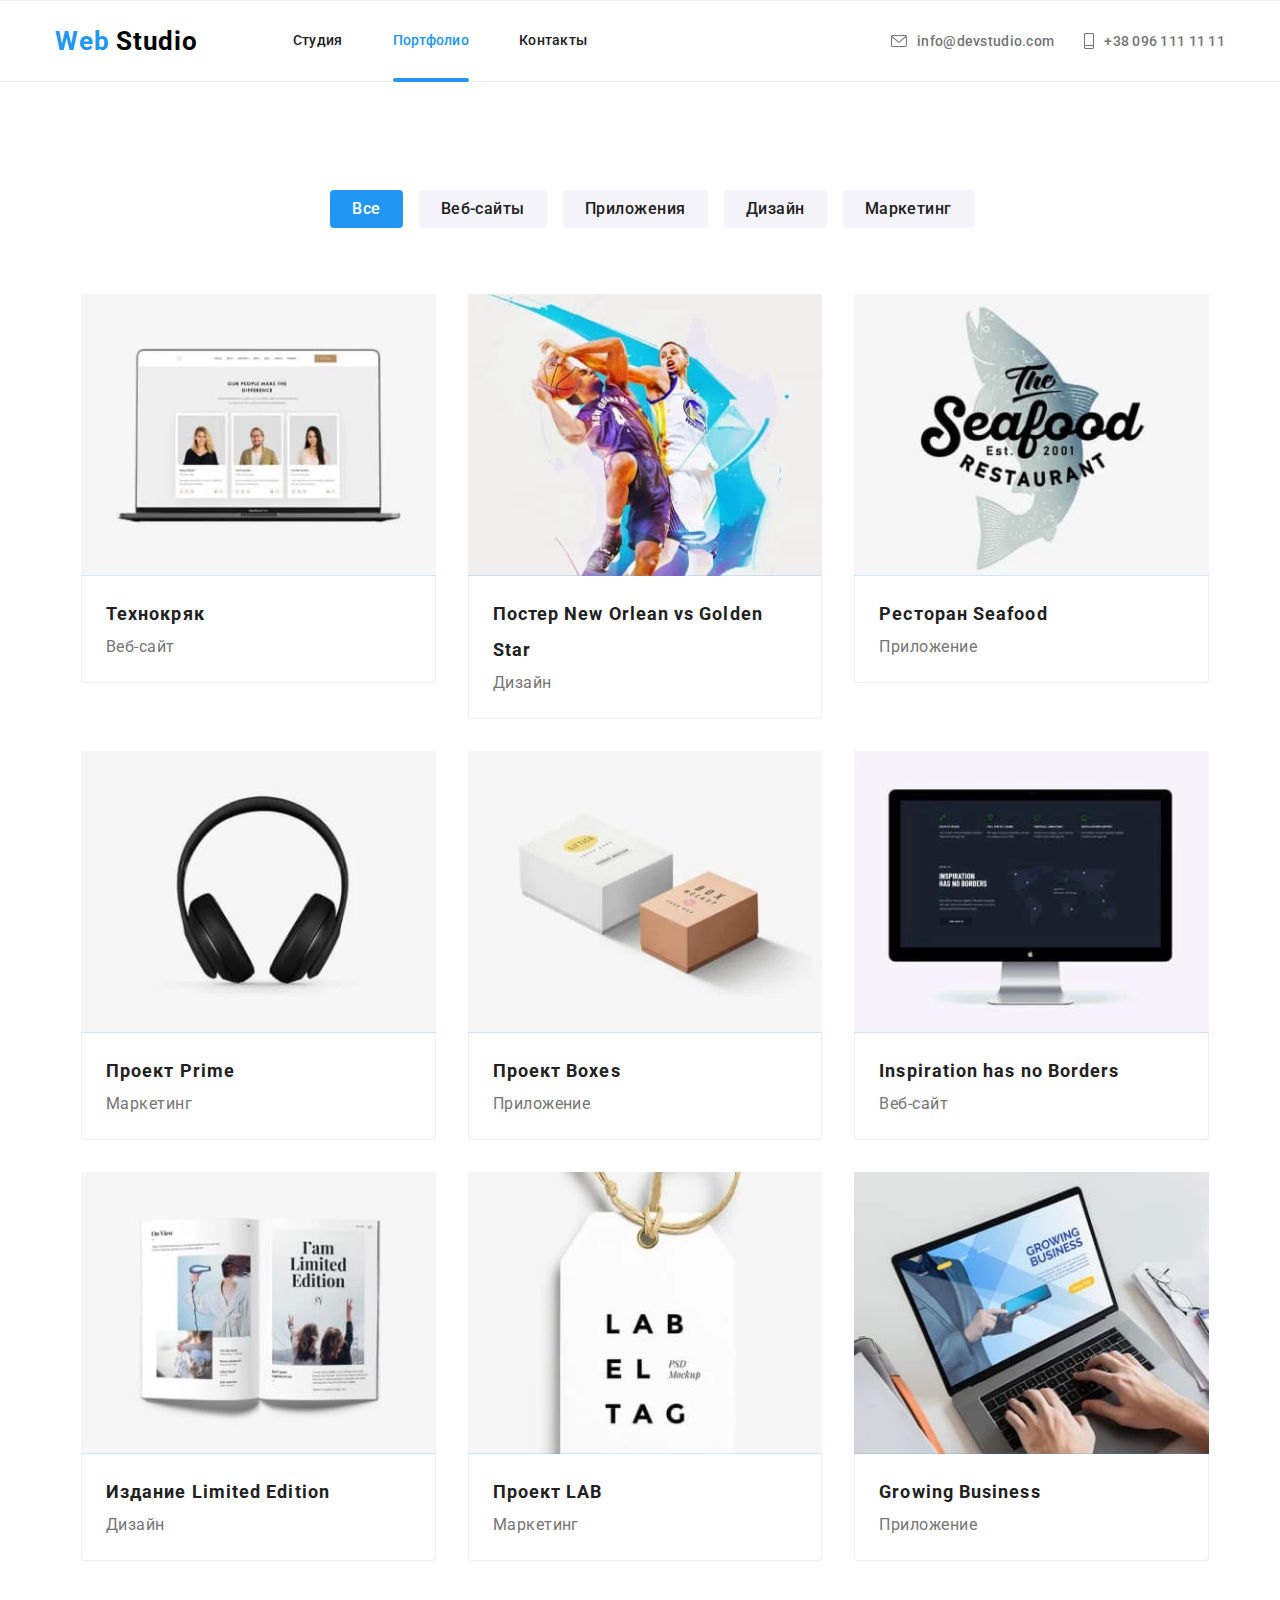
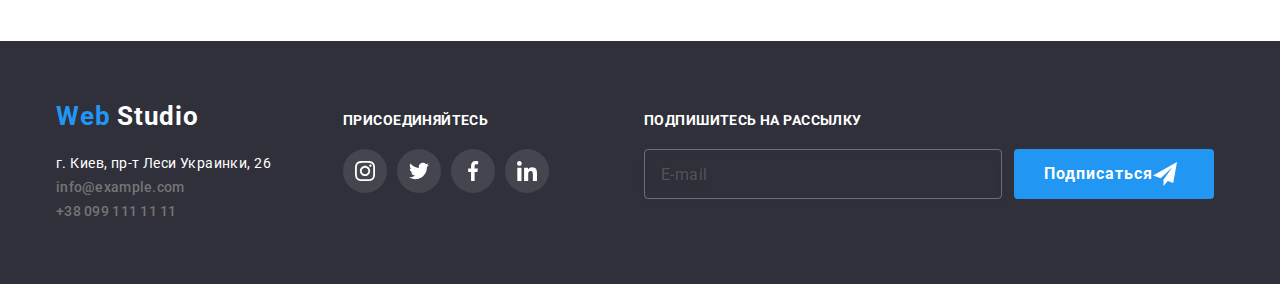
==== commit a03fc3d1: "save" ====
--- a/portfolio.html
+++ b/portfolio.html
@@ -52,7 +52,7 @@
 					</li>
 
 					<li class="header-contact__item">
-						<a class="header-contact__link link" href="tel:+380961111111">
+						<a class="header-contact__link link header-contact__tel" href="tel:+380961111111">
 							<svg class="header-contact__icon" width="10" height="16">
 								<use href="./images/icons.svg#icon-telephone"></use>
 							</svg>
--- a/css/main.min.css
+++ b/css/main.min.css
@@ -1 +1 @@
-:root{--main-font: "Roboto";--secondary-font: "Raleway";--accent-txt-color: #2196f3;--main-color-btn: #212121;--card-text: #757575;--bg-color: #2f303a;--color-light: #ffffff;--items: 3;--indent: 30px;--anim-slow: 250ms cubic-bezier(0.4, 0, 0.2, 1)}.hidden{display:none}.visually-hidden{position:absolute;white-space:nowrap;width:1px;height:1px;overflow:hidden;border:0;padding:0;clip:rect(0 0 0 0);-webkit-clip-path:inset(50%);clip-path:inset(50%);margin:-1px}.is-hidden{opacity:0;visibility:hidden;pointer-events:none}body{font-family:"Roboto","Raleway",sans-serif;font-size:14px;line-height:1.71;letter-spacing:.03em}body.no-scroll{overflow:hidden}h1,h2,h3,h4,p{margin:0}img{display:block;max-width:100%;height:auto}ul{list-style:none}.link{text-decoration:none}.list{list-style:none;margin:0;padding:0}button{display:-webkit-box;display:-ms-flexbox;display:flex;-webkit-box-align:center;-ms-flex-align:center;align-items:center;text-align:center;cursor:pointer;border:none}.btn{border-radius:4px}.btn:hover,.btn:focus{background-color:#188ce8}.main-color-btn{color:var(--main-color-btn)}.hero-btn{margin:0 auto;padding:10px 30px;font-family:inherit;font-weight:700;font-size:16px;line-height:1.87;letter-spacing:.06em;color:var(--color-light);background-color:var(--accent-txt-color);-webkit-transition:var(--anim-slow);transition:var(--anim-slow)}.container{width:100%;padding-left:15px;padding-right:15px;margin-left:auto;margin-right:auto}@media screen and (min-width: 480px){.container{max-width:480px}}@media screen and (min-width: 768px){.container{max-width:768px}}@media screen and (min-width: 1200px){.container{max-width:1200px}}section{padding:94px 0}.soc__team+.soc__team{margin-left:10px}.soc__link{width:44px;height:44px;border-radius:50%;background-color:#fff;display:-webkit-box;display:-ms-flexbox;display:flex;-webkit-box-pack:center;-ms-flex-pack:center;justify-content:center;-webkit-box-align:center;-ms-flex-align:center;align-items:center;-webkit-transition:background-color var(--anim-slow);transition:background-color var(--anim-slow)}.soc__link:hover,.soc__link:focus{background-color:var(--accent-txt-color)}.soc__icon{fill:#afb1b8;-webkit-transition:fill var(--anim-slow);transition:fill var(--anim-slow)}.soc__link:hover .soc__icon,.soc__link:focus .soc__icon{fill:#fff}.soc{display:-webkit-box;display:-ms-flexbox;display:flex;-webkit-box-pack:center;-ms-flex-pack:center;justify-content:center;padding:0}.soc-footer-title{font-size:14px;text-transform:uppercase;color:#fff}.soc-footer{display:-webkit-box;display:-ms-flexbox;display:flex;-webkit-box-pack:center;-ms-flex-pack:center;justify-content:center;-webkit-box-align:center;-ms-flex-align:center;align-items:center;gap:10px;padding:0}.soc-footer__link{width:44px;height:44px;border-radius:50%;background:rgba(255,255,255,.1);display:-webkit-box;display:-ms-flexbox;display:flex;-webkit-box-pack:center;-ms-flex-pack:center;justify-content:center;-webkit-box-align:center;-ms-flex-align:center;align-items:center;fill:#fff;-webkit-transition:background var(--anim-slow),fill var(--anim-slow);transition:background var(--anim-slow),fill var(--anim-slow)}.soc-footer__link:hover,.soc-footer__link:focus{background:var(--accent-txt-color);fill:#fff;cursor:pointer}.uppertitle{font-weight:900;font-size:26px;line-height:1.62;text-align:center;letter-spacing:.06em;text-transform:uppercase;color:var(--color-light);max-width:360px;margin:0 auto;margin-bottom:30px}@media screen and (min-width: 1200px){.uppertitle{max-width:696px;font-size:44px;letter-spacing:1,36}}.button-portfolio{display:-webkit-box;display:-ms-flexbox;display:flex;-ms-flex-wrap:wrap;flex-wrap:wrap;gap:8px;margin-bottom:40px}@media screen and (min-width: 768px){.button-portfolio{display:-webkit-box;display:-ms-flexbox;display:flex;-webkit-box-pack:center;-ms-flex-pack:center;justify-content:center;margin-bottom:50px;margin-left:-8px}}.button-portfolio__list.button-portfolio__current,.button-portfolio__list:hover,.button-portfolio__list:focus{background-color:var(--accent-txt-color);color:var(--color-light)}.button-portfolio__current::after{position:absolute;content:"";display:inline-block;-webkit-box-align:end;-ms-flex-align:end;align-items:flex-end;bottom:-1px;width:100%;height:4px;left:0;border-radius:2px;color:var(--accent-txt-color)}@media screen and (min-width: 768px){.button-portfolio__item{margin-right:8px}}@media screen and (min-width: 1200px){.button-portfolio__item{margin-right:8px}}.button-portfolio__item:not(:last-child){margin-right:8px}.button-portfolio__info{border-radius:4px}.button-portfolio__list{font-family:var(--main-font);background-color:#f5f4fa;color:#212121;font-weight:500;font-size:16px;line-height:1.63;text-align:center;letter-spacing:.03em;cursor:pointer;border-radius:4px;border:0px;padding:6px 22px;-webkit-transition:background-color var(--anim-slow),color var(--anim-slow),-webkit-box-shadow var(--anim-slow);transition:background-color var(--anim-slow),color var(--anim-slow),-webkit-box-shadow var(--anim-slow);transition:background-color var(--anim-slow),color var(--anim-slow),box-shadow var(--anim-slow);transition:background-color var(--anim-slow),color var(--anim-slow),box-shadow var(--anim-slow),-webkit-box-shadow var(--anim-slow)}.button-portfolio__list:hover,.button-portfolio__list:focus{background-color:var(--accent-txt-color);color:#fff;-webkit-box-shadow:0px 3px 1px rgba(0,0,0,.1),0px 1px 2px rgba(0,0,0,.08),0px 2px 2px rgba(0,0,0,.12);box-shadow:0px 3px 1px rgba(0,0,0,.1),0px 1px 2px rgba(0,0,0,.08),0px 2px 2px rgba(0,0,0,.12);outline:none}.button-portfolio__shadow:hover,.button-portfolio__shadow:focus{-webkit-box-shadow:0px 3px 1px rgba(0,0,0,.1),0px 1px 2px rgba(0,0,0,.08),0px 2px 2px rgba(0,0,0,.12);box-shadow:0px 3px 1px rgba(0,0,0,.1),0px 1px 2px rgba(0,0,0,.08),0px 2px 2px rgba(0,0,0,.12);border-radius:4px;cursor:pointer}.nav{display:-webkit-box;display:-ms-flexbox;display:flex;margin-left:95px}.nav__list{position:relative}.nav__list:not(:last-child){margin-right:50px}@media screen and (max-width: 767px){.nav{display:none}}@media screen and (min-width: 1200px){.nav{display:-webkit-box;display:-ms-flexbox;display:flex}}.nav__link{display:block;color:var(--main-color-btn);padding-top:32px;padding-bottom:32px;-webkit-transition:color var(--anim-slow);transition:color var(--anim-slow)}.nav__current{color:var(--accent-txt-color)}.nav__current::after{position:absolute;content:"";display:inline-block;-webkit-box-align:end;-ms-flex-align:end;align-items:flex-end;bottom:-1px;width:100%;height:4px;left:0;border-radius:2px;background-color:var(--accent-txt-color);color:var(--accent-txt-color)}.logo{font-weight:700;font-size:26px;line-height:1.19;letter-spacing:.03em;color:var(--accent-txt-color)}.logo__name{color:#000}.link{font-weight:500;font-size:14px;line-height:1.14;letter-spacing:.02em}.link:hover,.link:focus{color:var(--accent-txt-color)}.subscribe__txt{text-align:center;font-family:var(--main-font);font-weight:700;font-size:14px;line-height:1.14;letter-spacing:.03em;text-transform:uppercase;color:#fff;margin-bottom:20px}@media screen and (min-width: 1200px){.subscribe__txt{display:-webkit-box;display:-ms-flexbox;display:flex;text-align:left;-webkit-box-align:center;-ms-flex-align:center;align-items:center}}.subscribe__mail{justify-items:center;-webkit-box-align:center;-ms-flex-align:center;align-items:center}@media screen and (min-width: 320px),(max-width: 767px){.subscribe__mail{display:-webkit-box;display:-ms-flexbox;display:flex;-webkit-box-orient:vertical;-webkit-box-direction:normal;-ms-flex-direction:column;flex-direction:column}}@media screen and (min-width: 768px){.subscribe__mail{display:-webkit-box;display:-ms-flexbox;display:flex;-webkit-box-orient:vertical;-webkit-box-direction:normal;-ms-flex-direction:column;flex-direction:column}}@media screen and (min-width: 1200px){.subscribe__mail{-webkit-box-orient:horizontal;-webkit-box-direction:normal;-ms-flex-direction:row;flex-direction:row}}.subscribe__input{width:100%;font-weight:400;font-size:16px;line-height:1.25;-webkit-box-align:center;-ms-flex-align:center;align-items:center;letter-spacing:.03em;margin-right:12px;border:1px solid rgba(255,255,255,.3);-webkit-filter:drop-shadow(0px 4px 4px rgba(0, 0, 0, 0.15));filter:drop-shadow(0px 4px 4px rgba(0, 0, 0, 0.15));border-radius:4px;padding:15px 16px;cursor:pointer;background-color:rgba(0,0,0,0);color:#fff}.subscribe__input:hover,.subscribe__input:focus{border:1px solid var(--accent-txt-color);outline:none}@media screen and (min-width: 768px){.subscribe__input{width:450px;height:50px}}@media screen and (min-width: 1200px){.subscribe__input{width:358px;height:50px;margin-right:12px}}.subscribe__input::-webkit-input-placeholder{color:rgba(117,117,117,.5)}.subscribe__input::-moz-placeholder{color:rgba(117,117,117,.5)}.subscribe__input:-ms-input-placeholder{color:rgba(117,117,117,.5)}.subscribe__input::-ms-input-placeholder{color:rgba(117,117,117,.5)}.subscribe__input::placeholder{color:rgba(117,117,117,.5)}.subscribe-btn{display:-webkit-box;display:-ms-flexbox;display:flex;-webkit-box-align:center;-ms-flex-align:center;align-items:center;text-align:center;width:200px;height:50px;padding:10px 30px;font-weight:700;font-size:16px;line-height:1.87;letter-spacing:.06em;color:var(--color-light);background-color:var(--accent-txt-color);-webkit-transition:var(--anim-slow);transition:var(--anim-slow);border-radius:4px}.subscribe-btn{font-weight:700;font-size:16px;line-height:1.88;display:-webkit-box;display:-ms-flexbox;display:flex;-webkit-box-align:center;-ms-flex-align:center;align-items:center;text-align:center;letter-spacing:.06em;margin-right:10px;color:#fff}@media screen and (max-width: 767px){.subscribe-btn{margin-top:20px}}@media screen and (min-width: 768px)and (max-width: 1199px){.subscribe-btn{margin-top:20px}}@media screen and (min-width: 1200px){.subscribe-btn{display:-webkit-box;display:-ms-flexbox;display:flex}}.backdrop{position:fixed;top:0;left:0;width:100%;height:100%;z-index:1000;background-color:rgba(0,0,0,.2);-webkit-transition:opacity 250ms linear,visibility 250ms linear;transition:opacity 250ms linear,visibility 250ms linear}.modal{position:absolute;top:50%;left:50%;padding:40px;-webkit-transform:translate(-50%, -50%);transform:translate(-50%, -50%);min-width:450px;min-height:609px;background-color:#fff;border-radius:4px;-webkit-box-shadow:0px 1px 3px rgba(0,0,0,.12),0px 1px 1px rgba(0,0,0,.14),0px 2px 1px rgba(0,0,0,.2);box-shadow:0px 1px 3px rgba(0,0,0,.12),0px 1px 1px rgba(0,0,0,.14),0px 2px 1px rgba(0,0,0,.2);-webkit-transition:cubic-bezier(0.4, 0, 0.2, 1);transition:cubic-bezier(0.4, 0, 0.2, 1)}@media screen and (min-width: 1200px){.modal{width:100%;max-width:528px;height:100%;max-height:581px}}.modal-close-btn{position:absolute;top:8px;right:8px;width:30px;height:30px;background:#fff;border-radius:50%;border:1px solid rgba(0,0,0,.1);display:-webkit-box;display:-ms-flexbox;display:flex;-webkit-box-align:center;-ms-flex-align:center;align-items:center;-webkit-box-pack:center;-ms-flex-pack:center;justify-content:center;cursor:pointer}.modal-close-btn:hover,.modal-close-btn:focus{fill:var(--accent-txt-color)}.sign-up-form{display:-webkit-box;display:-ms-flexbox;display:flex;-webkit-box-orient:vertical;-webkit-box-direction:normal;-ms-flex-direction:column;flex-direction:column}.sign-up-form label{margin-bottom:10px}.modal-title{font-weight:700;font-size:20px;line-height:23px;text-align:center;letter-spacing:.03em;color:#212121;margin-bottom:12px}.modal-label{position:relative;display:-webkit-box;display:-ms-flexbox;display:flex;-webkit-box-orient:vertical;-webkit-box-direction:normal;-ms-flex-direction:column;flex-direction:column}.modal-label:not(:last-of-type){margin-bottom:10px}.modal-label:last-of-type{margin-bottom:20px}.modal-label-txt{font-weight:400;font-size:12px;line-height:1.17;letter-spacing:.01em;color:#757575;margin-bottom:4px}.modal-wrapper{position:relative}.modal-input-icon{position:absolute;left:14px;top:50%;-webkit-transform:translateY(-50%);transform:translateY(-50%);-webkit-transition:var(--anim-slow);transition:var(--anim-slow)}.modal-policy-link{color:#2196f3}.form-checkbox-agreement{font-weight:400;font-size:14px;line-height:1.71;letter-spacing:.03em;color:#757575;-webkit-user-select:none;-moz-user-select:none;-ms-user-select:none;user-select:none}.modal-textarea{height:120px;padding:12px 16px;resize:none}.modal-textarea::-webkit-input-placeholder{color:rgba(117,117,117,.5)}.modal-textarea::-moz-placeholder{color:rgba(117,117,117,.5)}.modal-textarea:-ms-input-placeholder{color:rgba(117,117,117,.5)}.modal-textarea::-ms-input-placeholder{color:rgba(117,117,117,.5)}.modal-textarea::placeholder{color:rgba(117,117,117,.5)}.modal-wrapper{position:relative}.modal-input,.modal-textarea{width:100%;border:1px solid rgba(33,33,33,.2);border-radius:4px;-webkit-transition:border var(--anim-slow);transition:border var(--anim-slow);outline:var(--accent-txt-color);cursor:pointer}.modal-input{height:40px;padding:11px 12px 11px 42px}.modal-input:focus,.modal-textarea:focus{border:1px solid var(--accent-txt-color)}.modal-input:focus+.modal-input-icon{fill:var(--accent-txt-color)}.form-checkbox{display:-webkit-box;display:-ms-flexbox;display:flex;-webkit-box-pack:center;-ms-flex-pack:center;justify-content:center;-webkit-box-align:center;-ms-flex-align:center;align-items:center;gap:7px}.form-checkbox-icon{opacity:0}.form-checkbox-input:checked+.form-checkbox-custom-checkbox,.form-checkbox-input:checked+.form-checkbox-custom-checkbox .form-checkbox-icon{border:2px solid var(--accent-txt-color);background-color:var(--accent-txt-color);opacity:1}.form-checkbox-custom-checkbox{border:2px solid #212121;display:-webkit-inline-box;display:-ms-inline-flexbox;display:inline-flex;-webkit-box-pack:center;-ms-flex-pack:center;justify-content:center;-webkit-box-align:center;-ms-flex-align:center;align-items:center;border-radius:2px;width:16px;height:15px;-webkit-transition:border var(--anim-slow);transition:border var(--anim-slow)}.modal-button{background-color:var(--accent-txt-color);color:#fff;font-weight:700;font-size:16px;line-height:1.9;display:-webkit-box;display:-ms-flexbox;display:flex;-webkit-box-align:center;-ms-flex-align:center;align-items:center;text-align:center;letter-spacing:.06em;width:200px;height:50px;margin:0 auto;margin-top:30px;display:block;-webkit-box-shadow:0px 4px 4px rgba(0,0,0,.15);box-shadow:0px 4px 4px rgba(0,0,0,.15);border-radius:4px;border:0;cursor:pointer;-webkit-transition:background-color var(--anim-slow);transition:background-color var(--anim-slow)}.modal-button:hover,.modal-button:focus{background-color:var(--accent-txt-color);-webkit-box-shadow:0px 1px 3px rgba(0,0,0,.12),0px 1px 1px rgba(0,0,0,.14),0px 2px 1px rgba(0,0,0,.2);box-shadow:0px 1px 3px rgba(0,0,0,.12),0px 1px 1px rgba(0,0,0,.14),0px 2px 1px rgba(0,0,0,.2)}.menu-close{position:absolute;top:10px;right:15px}.menu-open,.menu-close{padding-top:10px;padding-bottom:10px;width:40px;height:40px;padding:0;display:-webkit-box;display:-ms-flexbox;display:flex;margin-left:auto;border:0;background-color:rgba(0,0,0,0)}@media screen and (min-width: 768px){.menu-open,.menu-close{display:none}}.menu-open__icon{fill:#000;-webkit-transition:fill var(--anim-slow);transition:fill var(--anim-slow)}.menu-open__icon:hover,.menu-open__icon:focus{fill:var(--accent-txt-color)}.menu-close__icon{fill:#000;-webkit-transition:fill var(--accent-txt-color);transition:fill var(--accent-txt-color)}.menu-close__icon:hover,.menu-close__icon:focus{fill:var(--accent-txt-color)}.mob-menu{padding:48px 40px;position:fixed;z-index:1;background-color:#fff;width:100vw;height:100vh;top:0;padding-top:10px;-webkit-transform:translateX(100%);transform:translateX(100%);left:0;-webkit-transition:-webkit-transform var(--anim-slow);transition:-webkit-transform var(--anim-slow);transition:transform var(--anim-slow);transition:transform var(--anim-slow), -webkit-transform var(--anim-slow)}.mob-menu.is-open{-webkit-transform:translateX(0);transform:translateX(0)}.mob-menu .container{display:-webkit-box;display:-ms-flexbox;display:flex;-webkit-box-orient:vertical;-webkit-box-direction:normal;-ms-flex-direction:column;flex-direction:column;height:100%;-webkit-box-pack:justify;-ms-flex-pack:justify;justify-content:space-between}.mob-menu__top{margin-top:48px}.mob-navigation__item:not(:last-child){margin-bottom:32px}.mob-navigation__link{font-weight:500;font-size:40px;line-height:1.17;text-align:center;letter-spacing:.02em;font-family:var(--main-font);text-decoration:none;color:#212121;-webkit-transition:color var(--anim-slow);transition:color var(--anim-slow)}.mob-navigation__link:hover,.mob-navigation__link:focus{color:var(--accent-txt-color)}.mob-navigation__current{color:var(--accent-txt-color)}.mob-contacts__item:not(:last-child){margin-bottom:32px}.mob-contacts{margin-bottom:64px}.mob-tel{font-family:var(--main-font);font-weight:500;font-size:24px;line-height:1.18;letter-spacing:.02em;text-decoration:none;color:var(--accent-txt-color)}.mob-mail{font-family:var(--main-font);font-weight:500;font-size:24px;line-height:1.17;letter-spacing:.02em;color:#757575;text-decoration:none}.mob-soc{display:-webkit-box;display:-ms-flexbox;display:flex}.mob-soc__item:not(:first-child){margin-left:10px}.mob-soc__item:not(:last-child)::after{content:"";height:22px;border:1px solid rgba(33,33,33,.2);-webkit-transform:rotate(90deg);transform:rotate(90deg)}.mob-soc__link{font-weight:500;font-size:10px;line-height:1.22;letter-spacing:.02em;color:#2196f3;text-decoration:none;margin-right:10px}.header{position:relative}.header--wrapper{border:1px solid #ececec;border-left:none;border-right:none}.header__container{display:-webkit-box;display:-ms-flexbox;display:flex;-webkit-box-align:center;-ms-flex-align:center;align-items:center}.header-contact{display:none;margin-left:auto;font-weight:500;font-size:14px;line-height:1,14;letter-spacing:.02em;color:var(--card-text)}@media screen and (max-width: 767px){.header-contact{margin-top:0px}}@media screen and (min-width: 768px){.header-contact{display:-webkit-box;display:-ms-flexbox;display:flex;-webkit-box-pack:center;-ms-flex-pack:center;justify-content:center;-webkit-box-orient:vertical;-webkit-box-direction:reverse;-ms-flex-direction:column-reverse;flex-direction:column-reverse}}@media screen and (min-width: 1200px){.header-contact{display:-webkit-box;display:-ms-flexbox;display:flex;-webkit-box-orient:horizontal;-webkit-box-direction:reverse;-ms-flex-direction:row-reverse;flex-direction:row-reverse;-webkit-box-pack:center;-ms-flex-pack:center;justify-content:center;-webkit-box-align:center;-ms-flex-align:center;align-items:center}}.header-contact__item:not(:last-child){margin-right:50px}.header-contact__item:hover,.header-contact__item:focus{color:var(--accent-txt-color);cursor:pointer}@media screen and (min-width: 768px){.header-contact__item:not(:last-child){margin-bottom:10px}}@media screen and (min-width: 1200px){.header-contact__item:not(:last-child){margin-right:50px}}.header-contact__link{padding-top:32px;padding-bottom:32px;display:-webkit-box;display:-ms-flexbox;display:flex;-webkit-box-align:center;-ms-flex-align:center;align-items:center;-webkit-transition:color var(--anim-slow);transition:color var(--anim-slow);color:var(--card-text)}.header-contact__link:hover,.header-contact__link:focus{color:var(--accent-txt-color)}@media screen and (min-width: 768px){.header-contact__link{font-family:var(--main-font);color:var(--card-text);font-weight:500;font-size:12px;line-height:1.17;letter-spacing:.02em;text-decoration:none;-webkit-transition:color var(--anim-slow);transition:color var(--anim-slow)}.header-contact__link:not(:last-child){margin-bottom:10px}.header-contact__link:hover,.header-contact__link:focus{color:var(--accent-txt-color)}}@media screen and (min-width: 1200px){.header-contact__link{padding-top:32px;padding-bottom:32px;font-size:14px;line-height:1.15;display:-webkit-box;display:-ms-flexbox;display:flex;-webkit-box-align:center;-ms-flex-align:center;align-items:center}}@media screen and (min-width: 768px){.header-contact__icon{margin-right:10px;fill:currentColor}}.portfolio{margin-bottom:-30px}@media screen and (min-width: 768px){.portfolio{display:-webkit-box;display:-ms-flexbox;display:flex;-ms-flex-wrap:wrap;flex-wrap:wrap;margin-left:-30px}}.portfolio__card-img{margin-bottom:30px;margin:15px}@media screen and (min-width: 768px){.portfolio__card-img{-ms-flex-preferred-size:calc(50% - 30px);flex-basis:calc(50% - 30px);margin-left:30px}}@media screen and (min-width: 1200px){.portfolio__card-img{-ms-flex-preferred-size:calc(33.3333333333% - 30px);flex-basis:calc(33.3333333333% - 30px);position:relative}}.portfolio__card-img:hover .portfolio-overlay{-webkit-transform:translateY(0);transform:translateY(0)}.portfolio__card-img.list.portfolio__card-set{margin:15px}.portfolio__card-img.list.portfolio__card-set:nth-child(3n){margin-right:0}.portfolio__card-set{display:block;-ms-flex-preferred-size:calc((100% - var(--indent)*var(--items))/var(--items));flex-basis:calc((100% - var(--indent)*var(--items))/var(--items));max-width:100%;height:auto;border-radius:4px;border:0p;border:1px solid rgba(0,0,0,0);-webkit-transition:-webkit-box-shadow var(--anim-slow);transition:-webkit-box-shadow var(--anim-slow);transition:box-shadow var(--anim-slow);transition:box-shadow var(--anim-slow), -webkit-box-shadow var(--anim-slow);cursor:pointer}.portfolio__card-set:hover,.portfolio__card-set:focus{-webkit-box-shadow:0px 1px 1px rgba(0,0,0,.12),0px 4px 4px rgba(0,0,0,.06),1px 4px 6px rgba(0,0,0,.16);box-shadow:0px 1px 1px rgba(0,0,0,.12),0px 4px 4px rgba(0,0,0,.06),1px 4px 6px rgba(0,0,0,.16)}.portfolio__wrapper{position:relative;overflow:hidden}.portfolio__team-wrapper{padding:20px 24px;background:#fff;border:1px solid #eee;border-top:none}.portfolio__team-wrapper{background:#fff;border-radius:0px 0px 4px 4px}.portfolio__team-wrapper:hover,.portfolio__team-wrapper:focus{border:1px solid rgba(0,0,0,0);color:#eee}.portfolio-overlay{position:absolute;top:0;left:0;-webkit-transform:translateY(100%);transform:translateY(100%);width:100%;height:100%;display:-webkit-box;display:-ms-flexbox;display:flex;-webkit-box-pack:center;-ms-flex-pack:center;justify-content:center;-webkit-box-align:center;-ms-flex-align:center;align-items:center;background-color:rgba(33,150,243,.9);padding:63px 24px;-webkit-transition:-webkit-transform 250ms linear;transition:-webkit-transform 250ms linear;transition:transform 250ms linear;transition:transform 250ms linear, -webkit-transform 250ms linear}.portfolio-desc{font-style:normal;font-weight:400;font-size:18px;line-height:1.56;letter-spacing:.03em;color:#fff}.portfolio__card-title{font-weight:700;font-size:18px;line-height:2;letter-spacing:.06em;color:var(--main-color-btn)}.portfolio__card-text{font-weight:400;font-size:16px;line-height:1.89;letter-spacing:.03em;color:var(--card-text)}.hero{padding-top:118px;padding-bottom:118px;background-image:-webkit-gradient(linear, left top, left bottom, from(rgba(47, 48, 58, 0.4)), to(rgba(47, 48, 58, 0.4))),url(../images/hero-bg_sm.jpg);background-image:linear-gradient(rgba(47, 48, 58, 0.4), rgba(47, 48, 58, 0.4)),url(../images/hero-bg_sm.jpg);background-repeat:no-repeat;background-position:center;background-size:cover}@media(min-device-pixel-rato: 2),(-webkit-min-device-pixel-ratio: 2),(min-resolution: 192dpi),(min-resolution: 2dppx){.hero{background-image:-webkit-gradient(linear, left top, left bottom, from(rgba(47, 48, 58, 0.4)), to(rgba(47, 48, 58, 0.4))),url(../images/hero-bg_sm@2x.jpg);background-image:linear-gradient(rgba(47, 48, 58, 0.4), rgba(47, 48, 58, 0.4)),url(../images/hero-bg_sm@2x.jpg)}}@media screen and (min-width: 768px){.hero{background-image:-webkit-gradient(linear, left top, left bottom, from(rgba(47, 48, 58, 0.4)), to(rgba(47, 48, 58, 0.4))),url(../images/hero-bg_md.jpg);background-image:linear-gradient(rgba(47, 48, 58, 0.4), rgba(47, 48, 58, 0.4)),url(../images/hero-bg_md.jpg)}}@media screen and (min-width: 768px)and (min-device-pixel-rato: 2),screen and (min-width: 768px)and (-webkit-min-device-pixel-ratio: 2),screen and (min-width: 768px)and (min-resolution: 192dpi),screen and (min-width: 768px)and (min-resolution: 2dppx){.hero{background-image:-webkit-gradient(linear, left top, left bottom, from(rgba(47, 48, 58, 0.4)), to(rgba(47, 48, 58, 0.4))),url(../images/hero-bg_md@2x.jpg);background-image:linear-gradient(rgba(47, 48, 58, 0.4), rgba(47, 48, 58, 0.4)),url(../images/hero-bg_md@2x.jpg)}}@media screen and (min-width: 768px)and (min-width: 1200px){.hero{padding-top:200px;padding-bottom:200px;background-image:-webkit-gradient(linear, left top, left bottom, from(rgba(47, 48, 58, 0.4)), to(rgba(47, 48, 58, 0.4))),url(../images/hero-bg_lg.jpg);background-image:linear-gradient(rgba(47, 48, 58, 0.4), rgba(47, 48, 58, 0.4)),url(../images/hero-bg_lg.jpg)}}@media screen and (min-width: 768px)and (min-width: 1200px)and (min-device-pixel-rato: 2),screen and (min-width: 768px)and (min-width: 1200px)and (-webkit-min-device-pixel-ratio: 2),screen and (min-width: 768px)and (min-width: 1200px)and (min-resolution: 192dpi),screen and (min-width: 768px)and (min-width: 1200px)and (min-resolution: 2dppx){.hero{background-image:-webkit-gradient(linear, left top, left bottom, from(rgba(47, 48, 58, 0.4)), to(rgba(47, 48, 58, 0.4))),url(../images/hero-bg_lg@2x.jpg);background-image:linear-gradient(rgba(47, 48, 58, 0.4), rgba(47, 48, 58, 0.4)),url(../images/hero-bg_lg@2x.jpg)}}@media screen and (max-width: 1199px){.about-section{padding:0}}.about{display:none}@media screen and (min-width: 1200px){.about{display:block}}.about__img-wrapper{position:relative}.about__us{font-weight:700;font-size:36px;line-height:1.17;text-align:center;letter-spacing:.03em;color:var(--main-color-btn);margin-bottom:50px}.about__img{display:-webkit-box;display:-ms-flexbox;display:flex;padding:0;gap:30px}.about__desc{position:absolute;padding:27px;width:100%;text-align:center;background:rgba(47,48,58,.8);margin:0;bottom:0;font-weight:700;font-size:14px;line-height:1.43;text-align:center;letter-spacing:.03em;text-transform:uppercase;color:#fff}@media screen and (min-width: 1200px){.benefits{padding-bottom:0}}.benefits-us{margin-bottom:-30px}@media screen and (min-width: 768px){.benefits-us{display:-webkit-box;display:-ms-flexbox;display:flex;-ms-flex-wrap:wrap;flex-wrap:wrap;margin-left:-30px}}.benefits-info{margin-bottom:30px}@media screen and (min-width: 768px){.benefits-info{-ms-flex-preferred-size:calc(50% - 30px);flex-basis:calc(50% - 30px);margin-left:30px}}@media screen and (min-width: 768px)and (min-width: 1200px){.benefits-info{-ms-flex-preferred-size:calc(25% - 30px);flex-basis:calc(25% - 30px);-webkit-box-pack:justify;-ms-flex-pack:justify;justify-content:space-between}}.benefits-icon{width:70px;height:70px}.benefits-icon-list{height:120px;background:#f5f4fa;border-radius:4px;display:-webkit-box;display:-ms-flexbox;display:flex;-webkit-box-pack:center;-ms-flex-pack:center;justify-content:center;-webkit-box-align:center;-ms-flex-align:center;align-items:center;margin-bottom:30px}.benefits-about{margin-bottom:10px;font-weight:700;font-size:14px;line-height:1.14;letter-spacing:.03em;text-transform:uppercase;color:var(--main-color-btn)}@media screen and (min-width: 768px){.benefits-about{text-align:left}}.benefits-description{font-weight:400;font-size:14px;line-height:1.71;letter-spacing:.03em;color:var(--card-text)}.team{padding:94px 0;background-color:#f5f4fa}.team__set-foto{display:-webkit-box;display:-ms-flexbox;display:flex;-webkit-box-pack:center;-ms-flex-pack:center;justify-content:center;-ms-flex-wrap:wrap;flex-wrap:wrap;--items: 4}@media screen and (min-width: 768px)and (max-width: 1199px){.team__set-foto{display:-webkit-box;display:-ms-flexbox;display:flex;-ms-flex-wrap:wrap;flex-wrap:wrap}}@media screen and (min-width: 1200px){.team__set-foto{-ms-flex-wrap:nowrap;flex-wrap:nowrap}}.team-us{text-align:center}@media screen and (min-width: 768px){.team-us{font-weight:700;font-size:28px;line-height:1.17;text-align:center;letter-spacing:.03em;margin-bottom:30px}}@media screen and (min-width: 1200px){.team-us{font-size:36px;line-height:1.17;margin-bottom:50px}}.team__item{background:#fff;margin-right:-15px;margin:15px;padding:0;-webkit-box-shadow:0px 1px 3px rgba(0,0,0,.12),0px 1px 1px rgba(0,0,0,.14),0px 2px 1px rgba(0,0,0,.2);box-shadow:0px 1px 3px rgba(0,0,0,.12),0px 1px 1px rgba(0,0,0,.14),0px 2px 1px rgba(0,0,0,.2);margin-bottom:30px}@media screen and (min-width: 768px){.team__item{-ms-flex-preferred-size:calc(50% - 30px);flex-basis:calc(50% - 30px);margin-left:30px}}@media screen and (min-width: 1200px){.team__item{-ms-flex-preferred-size:calc(25% - 30px);flex-basis:calc(25% - 30px)}}.team__set-item{display:block;max-width:100%;height:auto;border-radius:4px;border:0px;border:1px solid rgba(0,0,0,0);-webkit-transition:-webkit-box-shadow var(--anim-slow);transition:-webkit-box-shadow var(--anim-slow);transition:box-shadow var(--anim-slow);transition:box-shadow var(--anim-slow), -webkit-box-shadow var(--anim-slow)}.team__set-item:hover,.team__set-item:focus{-webkit-box-shadow:0px 1px 1px rgba(0,0,0,.12),0px 4px 4px rgba(0,0,0,.06),1px 4px 6px rgba(0,0,0,.16);box-shadow:0px 1px 1px rgba(0,0,0,.12),0px 4px 4px rgba(0,0,0,.06),1px 4px 6px rgba(0,0,0,.16)}.team__wrapper{border:1px solid #eee;border-top:none;border-radius:0px 0px 4px 4px}.team__wrapper:hover,.team__wrapper:focus{border:1px solid rgba(0,0,0,0);color:#eee}.cards{padding:30px 30px}.cards__employees{font-weight:500;font-size:16px;line-height:1.19;text-align:center;letter-spacing:.03em;color:var(--main-color-btn);margin-bottom:10px}.cards__work{font-weight:400;font-size:16px;line-height:1.19;text-align:center;letter-spacing:.03em;color:var(--card-text);margin-bottom:16px}.customers__title{font-weight:700;font-size:36px;line-height:42px;text-align:center;letter-spacing:.03em;color:#212121;margin-bottom:50px}.customers__list{display:-webkit-box;display:-ms-flexbox;display:flex;-webkit-box-pack:center;-ms-flex-pack:center;justify-content:center;-ms-flex-wrap:wrap;flex-wrap:wrap;gap:30px;padding:0}@media screen and (min-width: 1200px){.customers__list{-ms-flex-wrap:nowrap;flex-wrap:nowrap}}@media screen and (max-width: 767px){.customers__item{-ms-flex-preferred-size:calc(50% - 30px);flex-basis:calc(50% - 30px)}}@media screen and (min-width: 768px){.customers__item{-ms-flex-preferred-size:calc(33.3333333333% - 30px);flex-basis:calc(33.3333333333% - 30px);-ms-flex-wrap:wrap;flex-wrap:wrap}}@media screen and (min-width: 1200px){.customers__item{-ms-flex-preferred-size:calc(16.6666666667% - 30px);flex-basis:calc(16.6666666667% - 30px)}}.customers__link{border:1px solid #afb1b8;border-radius:4px;display:-webkit-box;display:-ms-flexbox;display:flex;-webkit-box-pack:center;-ms-flex-pack:center;justify-content:center;-webkit-box-align:center;-ms-flex-align:center;align-items:center;height:92px;width:100%;outline:none;-webkit-transition:border var(--anim-slow);transition:border var(--anim-slow)}.customers__link:hover,.customers__link:focus{border:1px solid var(--accent-txt-color)}.customers__icon{fill:#afb1b8;-webkit-transition:fill var(--anim-slow);transition:fill var(--anim-slow)}.customers__link:hover .customers__icon,.customers__link:focus .customers__icon{fill:var(--accent-txt-color)}.footer{padding:60px 0;background-color:var(--bg-color)}@media screen and (min-width: 1200px){.footer{padding-bottom:0}}.footer__container{margin:auto;-ms-flex-pack:distribute;justify-content:space-around}@media screen and (min-width: 768px)and (max-width: 1199px){.footer__container{display:-webkit-box;display:-ms-flexbox;display:flex;-ms-flex-wrap:wrap;flex-wrap:wrap;-ms-flex-pack:distribute;justify-content:space-around;-webkit-box-align:baseline;-ms-flex-align:baseline;align-items:baseline}}@media screen and (min-width: 1200px){.footer__container{display:-webkit-box;display:-ms-flexbox;display:flex;-webkit-box-align:baseline;-ms-flex-align:baseline;align-items:baseline}}.footer__contact{text-align:center;margin-bottom:60px}@media screen and (min-width: 768px){.footer__contact{margin-right:165px}}@media screen and (min-width: 1200px){.footer__contact{margin-right:70px;text-align:left}}.footer__soc-section{text-align:center;margin-bottom:60px}@media screen and (min-width: 1200px){.footer__soc-section{margin-right:93px;text-align:left}}.soc-footer-title{font-family:var(--main-font);color:#fff;font-weight:700;font-size:14px;line-height:1.14;letter-spacing:.03em;text-transform:uppercase;margin:0;margin-bottom:20px}.logo{display:block;font-weight:700;font-size:26px;line-height:1.19;letter-spacing:.03em;color:var(--accent-txt-color)}.logo__text{color:var(--color-light)}.address{font-style:normal;font-weight:400;font-size:14px;line-height:1.71;letter-spacing:.03em;color:var(--color-light)}.address__contact-list{text-decoration:none}.footer__address{margin-top:20px}.address__link{font-style:normal;font-weight:500;font-size:14px;line-height:1.14;letter-spacing:.02em;color:var(--card-text);-webkit-transition:color var(--anim-slow);transition:color var(--anim-slow)}/*# sourceMappingURL=main.min.css.map */+:root{--main-font: "Roboto";--secondary-font: "Raleway";--accent-txt-color: #2196f3;--main-color-btn: #212121;--card-text: #757575;--bg-color: #2f303a;--color-light: #ffffff;--items: 3;--indent: 30px;--anim-slow: 250ms cubic-bezier(0.4, 0, 0.2, 1)}.hidden{display:none}.visually-hidden{position:absolute;white-space:nowrap;width:1px;height:1px;overflow:hidden;border:0;padding:0;clip:rect(0 0 0 0);-webkit-clip-path:inset(50%);clip-path:inset(50%);margin:-1px}.is-hidden{opacity:0;visibility:hidden;pointer-events:none}body{font-family:"Roboto","Raleway",sans-serif;font-size:14px;line-height:1.71;letter-spacing:.03em}body.no-scroll{overflow:hidden}h1,h2,h3,h4,p{margin:0}img{display:block;max-width:100%;height:auto}ul{list-style:none}.link{text-decoration:none}.list{list-style:none;margin:0;padding:0}button{display:-webkit-box;display:-ms-flexbox;display:flex;-webkit-box-align:center;-ms-flex-align:center;align-items:center;text-align:center;cursor:pointer;border:none}.btn{border-radius:4px}.btn:hover,.btn:focus{background-color:#188ce8}.main-color-btn{color:var(--main-color-btn)}.hero-btn{margin:0 auto;padding:10px 30px;font-family:inherit;font-weight:700;font-size:16px;line-height:1.87;letter-spacing:.06em;color:var(--color-light);background-color:var(--accent-txt-color);-webkit-transition:var(--anim-slow);transition:var(--anim-slow)}.container{width:100%;padding-left:15px;padding-right:15px;margin-left:auto;margin-right:auto}@media screen and (min-width: 480px){.container{max-width:480px}}@media screen and (min-width: 768px){.container{max-width:768px}}@media screen and (min-width: 1200px){.container{max-width:1200px}}section{padding:94px 0}.soc__team+.soc__team{margin-left:10px}.soc__link{width:44px;height:44px;border-radius:50%;background-color:#fff;display:-webkit-box;display:-ms-flexbox;display:flex;-webkit-box-pack:center;-ms-flex-pack:center;justify-content:center;-webkit-box-align:center;-ms-flex-align:center;align-items:center;-webkit-transition:background-color var(--anim-slow);transition:background-color var(--anim-slow)}.soc__link:hover,.soc__link:focus{background-color:var(--accent-txt-color)}.soc__icon{fill:#afb1b8;-webkit-transition:fill var(--anim-slow);transition:fill var(--anim-slow)}.soc__link:hover .soc__icon,.soc__link:focus .soc__icon{fill:#fff}.soc{display:-webkit-box;display:-ms-flexbox;display:flex;-webkit-box-pack:center;-ms-flex-pack:center;justify-content:center;padding:0}.soc-footer-title{font-size:14px;text-transform:uppercase;color:#fff}.soc-footer{display:-webkit-box;display:-ms-flexbox;display:flex;-webkit-box-pack:center;-ms-flex-pack:center;justify-content:center;-webkit-box-align:center;-ms-flex-align:center;align-items:center;gap:10px;padding:0}.soc-footer__link{width:44px;height:44px;border-radius:50%;background:rgba(255,255,255,.1);display:-webkit-box;display:-ms-flexbox;display:flex;-webkit-box-pack:center;-ms-flex-pack:center;justify-content:center;-webkit-box-align:center;-ms-flex-align:center;align-items:center;fill:#fff;-webkit-transition:background var(--anim-slow),fill var(--anim-slow);transition:background var(--anim-slow),fill var(--anim-slow)}.soc-footer__link:hover,.soc-footer__link:focus{background:var(--accent-txt-color);fill:#fff;cursor:pointer}.uppertitle{font-weight:900;font-size:26px;line-height:1.62;text-align:center;letter-spacing:.06em;text-transform:uppercase;color:var(--color-light);max-width:360px;margin:0 auto;margin-bottom:30px}@media screen and (min-width: 1200px){.uppertitle{max-width:696px;font-size:44px;letter-spacing:1,36}}.button-portfolio{display:-webkit-box;display:-ms-flexbox;display:flex;-ms-flex-wrap:wrap;flex-wrap:wrap;gap:8px;margin-bottom:40px}@media screen and (min-width: 768px){.button-portfolio{display:-webkit-box;display:-ms-flexbox;display:flex;-webkit-box-pack:center;-ms-flex-pack:center;justify-content:center;margin-bottom:50px;margin-left:-8px}}.button-portfolio__list.button-portfolio__current,.button-portfolio__list:hover,.button-portfolio__list:focus{background-color:var(--accent-txt-color);color:var(--color-light)}.button-portfolio__current::after{position:absolute;content:"";display:inline-block;-webkit-box-align:end;-ms-flex-align:end;align-items:flex-end;bottom:-1px;width:100%;height:4px;left:0;border-radius:2px;color:var(--accent-txt-color)}@media screen and (min-width: 768px){.button-portfolio__item{margin-right:8px}}@media screen and (min-width: 1200px){.button-portfolio__item{margin-right:8px}}.button-portfolio__item:not(:last-child){margin-right:8px}.button-portfolio__info{border-radius:4px}.button-portfolio__list{font-family:var(--main-font);background-color:#f5f4fa;color:#212121;font-weight:500;font-size:16px;line-height:1.63;text-align:center;letter-spacing:.03em;cursor:pointer;border-radius:4px;border:0px;padding:6px 22px;-webkit-transition:background-color var(--anim-slow),color var(--anim-slow),-webkit-box-shadow var(--anim-slow);transition:background-color var(--anim-slow),color var(--anim-slow),-webkit-box-shadow var(--anim-slow);transition:background-color var(--anim-slow),color var(--anim-slow),box-shadow var(--anim-slow);transition:background-color var(--anim-slow),color var(--anim-slow),box-shadow var(--anim-slow),-webkit-box-shadow var(--anim-slow)}.button-portfolio__list:hover,.button-portfolio__list:focus{background-color:var(--accent-txt-color);color:#fff;-webkit-box-shadow:0px 3px 1px rgba(0,0,0,.1),0px 1px 2px rgba(0,0,0,.08),0px 2px 2px rgba(0,0,0,.12);box-shadow:0px 3px 1px rgba(0,0,0,.1),0px 1px 2px rgba(0,0,0,.08),0px 2px 2px rgba(0,0,0,.12);outline:none}.button-portfolio__shadow:hover,.button-portfolio__shadow:focus{-webkit-box-shadow:0px 3px 1px rgba(0,0,0,.1),0px 1px 2px rgba(0,0,0,.08),0px 2px 2px rgba(0,0,0,.12);box-shadow:0px 3px 1px rgba(0,0,0,.1),0px 1px 2px rgba(0,0,0,.08),0px 2px 2px rgba(0,0,0,.12);border-radius:4px;cursor:pointer}.nav{display:-webkit-box;display:-ms-flexbox;display:flex;margin-left:95px}.nav__list{position:relative}.nav__list:not(:last-child){margin-right:50px}@media screen and (max-width: 767px){.nav{display:none}}@media screen and (min-width: 1200px){.nav{display:-webkit-box;display:-ms-flexbox;display:flex}}.nav__link{display:block;color:var(--main-color-btn);padding-top:32px;padding-bottom:32px;-webkit-transition:color var(--anim-slow);transition:color var(--anim-slow)}.nav__current{color:var(--accent-txt-color)}.nav__current::after{position:absolute;content:"";display:inline-block;-webkit-box-align:end;-ms-flex-align:end;align-items:flex-end;bottom:-1px;width:100%;height:4px;left:0;border-radius:2px;background-color:var(--accent-txt-color);color:var(--accent-txt-color)}.logo{font-weight:700;font-size:26px;line-height:1.19;letter-spacing:.03em;color:var(--accent-txt-color)}.logo__name{color:#000}.link{font-weight:500;font-size:14px;line-height:1.14;letter-spacing:.02em}.link:hover,.link:focus{color:var(--accent-txt-color)}.subscribe__txt{text-align:center;font-family:var(--main-font);font-weight:700;font-size:14px;line-height:1.14;letter-spacing:.03em;text-transform:uppercase;color:#fff;margin-bottom:20px}@media screen and (min-width: 1200px){.subscribe__txt{display:-webkit-box;display:-ms-flexbox;display:flex;text-align:left;-webkit-box-align:center;-ms-flex-align:center;align-items:center}}.subscribe__mail{justify-items:center;-webkit-box-align:center;-ms-flex-align:center;align-items:center}@media screen and (min-width: 320px),(max-width: 767px){.subscribe__mail{display:-webkit-box;display:-ms-flexbox;display:flex;-webkit-box-orient:vertical;-webkit-box-direction:normal;-ms-flex-direction:column;flex-direction:column}}@media screen and (min-width: 768px){.subscribe__mail{display:-webkit-box;display:-ms-flexbox;display:flex;-webkit-box-orient:vertical;-webkit-box-direction:normal;-ms-flex-direction:column;flex-direction:column}}@media screen and (min-width: 1200px){.subscribe__mail{-webkit-box-orient:horizontal;-webkit-box-direction:normal;-ms-flex-direction:row;flex-direction:row}}.subscribe__input{width:100%;font-weight:400;font-size:16px;line-height:1.25;-webkit-box-align:center;-ms-flex-align:center;align-items:center;letter-spacing:.03em;margin-right:12px;border:1px solid rgba(255,255,255,.3);-webkit-filter:drop-shadow(0px 4px 4px rgba(0, 0, 0, 0.15));filter:drop-shadow(0px 4px 4px rgba(0, 0, 0, 0.15));border-radius:4px;padding:15px 16px;cursor:pointer;background-color:rgba(0,0,0,0);color:#fff}.subscribe__input:hover,.subscribe__input:focus{border:1px solid var(--accent-txt-color);outline:none}@media screen and (min-width: 768px){.subscribe__input{width:450px;height:50px}}@media screen and (min-width: 1200px){.subscribe__input{width:358px;height:50px;margin-right:12px}}.subscribe__input::-webkit-input-placeholder{color:rgba(117,117,117,.5)}.subscribe__input::-moz-placeholder{color:rgba(117,117,117,.5)}.subscribe__input:-ms-input-placeholder{color:rgba(117,117,117,.5)}.subscribe__input::-ms-input-placeholder{color:rgba(117,117,117,.5)}.subscribe__input::placeholder{color:rgba(117,117,117,.5)}.subscribe-btn{display:-webkit-box;display:-ms-flexbox;display:flex;-webkit-box-align:center;-ms-flex-align:center;align-items:center;text-align:center;width:200px;height:50px;padding:10px 30px;font-weight:700;font-size:16px;line-height:1.87;letter-spacing:.06em;color:var(--color-light);background-color:var(--accent-txt-color);-webkit-transition:var(--anim-slow);transition:var(--anim-slow);border-radius:4px}.subscribe-btn{font-weight:700;font-size:16px;line-height:1.88;display:-webkit-box;display:-ms-flexbox;display:flex;-webkit-box-align:center;-ms-flex-align:center;align-items:center;text-align:center;letter-spacing:.06em;margin-right:10px;color:#fff}@media screen and (max-width: 767px){.subscribe-btn{margin-top:20px}}@media screen and (min-width: 768px)and (max-width: 1199px){.subscribe-btn{margin-top:20px}}@media screen and (min-width: 1200px){.subscribe-btn{display:-webkit-box;display:-ms-flexbox;display:flex}}.backdrop{position:fixed;top:0;left:0;width:100%;height:100%;z-index:1000;background-color:rgba(0,0,0,.2);-webkit-transition:opacity 250ms linear,visibility 250ms linear;transition:opacity 250ms linear,visibility 250ms linear}.modal{position:absolute;top:50%;left:50%;padding:40px;-webkit-transform:translate(-50%, -50%);transform:translate(-50%, -50%);min-width:450px;min-height:609px;background-color:#fff;border-radius:4px;-webkit-box-shadow:0px 1px 3px rgba(0,0,0,.12),0px 1px 1px rgba(0,0,0,.14),0px 2px 1px rgba(0,0,0,.2);box-shadow:0px 1px 3px rgba(0,0,0,.12),0px 1px 1px rgba(0,0,0,.14),0px 2px 1px rgba(0,0,0,.2);-webkit-transition:cubic-bezier(0.4, 0, 0.2, 1);transition:cubic-bezier(0.4, 0, 0.2, 1)}@media screen and (min-width: 1200px){.modal{width:100%;max-width:528px;height:100%;max-height:581px}}.modal-close-btn{position:absolute;top:8px;right:8px;width:30px;height:30px;background:#fff;border-radius:50%;border:1px solid rgba(0,0,0,.1);display:-webkit-box;display:-ms-flexbox;display:flex;-webkit-box-align:center;-ms-flex-align:center;align-items:center;-webkit-box-pack:center;-ms-flex-pack:center;justify-content:center;cursor:pointer}.modal-close-btn:hover,.modal-close-btn:focus{fill:var(--accent-txt-color)}.sign-up-form{display:-webkit-box;display:-ms-flexbox;display:flex;-webkit-box-orient:vertical;-webkit-box-direction:normal;-ms-flex-direction:column;flex-direction:column}.sign-up-form label{margin-bottom:10px}.modal-title{font-weight:700;font-size:20px;line-height:23px;text-align:center;letter-spacing:.03em;color:#212121;margin-bottom:12px}.modal-label{position:relative;display:-webkit-box;display:-ms-flexbox;display:flex;-webkit-box-orient:vertical;-webkit-box-direction:normal;-ms-flex-direction:column;flex-direction:column}.modal-label:not(:last-of-type){margin-bottom:10px}.modal-label:last-of-type{margin-bottom:20px}.modal-label-txt{font-weight:400;font-size:12px;line-height:1.17;letter-spacing:.01em;color:#757575;margin-bottom:4px}.modal-wrapper{position:relative}.modal-input-icon{position:absolute;left:14px;top:50%;-webkit-transform:translateY(-50%);transform:translateY(-50%);-webkit-transition:var(--anim-slow);transition:var(--anim-slow)}.modal-policy-link{color:#2196f3}.form-checkbox-agreement{font-weight:400;font-size:14px;line-height:1.71;letter-spacing:.03em;color:#757575;-webkit-user-select:none;-moz-user-select:none;-ms-user-select:none;user-select:none}.modal-textarea{height:120px;padding:12px 16px;resize:none}.modal-textarea::-webkit-input-placeholder{color:rgba(117,117,117,.5)}.modal-textarea::-moz-placeholder{color:rgba(117,117,117,.5)}.modal-textarea:-ms-input-placeholder{color:rgba(117,117,117,.5)}.modal-textarea::-ms-input-placeholder{color:rgba(117,117,117,.5)}.modal-textarea::placeholder{color:rgba(117,117,117,.5)}.modal-wrapper{position:relative}.modal-input,.modal-textarea{width:100%;border:1px solid rgba(33,33,33,.2);border-radius:4px;-webkit-transition:border var(--anim-slow);transition:border var(--anim-slow);outline:var(--accent-txt-color);cursor:pointer}.modal-input{height:40px;padding:11px 12px 11px 42px}.modal-input:focus,.modal-textarea:focus{border:1px solid var(--accent-txt-color)}.modal-input:focus+.modal-input-icon{fill:var(--accent-txt-color)}.form-checkbox{display:-webkit-box;display:-ms-flexbox;display:flex;-webkit-box-pack:center;-ms-flex-pack:center;justify-content:center;-webkit-box-align:center;-ms-flex-align:center;align-items:center;gap:7px}.form-checkbox-icon{opacity:0}.form-checkbox-input:checked+.form-checkbox-custom-checkbox,.form-checkbox-input:checked+.form-checkbox-custom-checkbox .form-checkbox-icon{border:2px solid var(--accent-txt-color);background-color:var(--accent-txt-color);opacity:1}.form-checkbox-custom-checkbox{border:2px solid #212121;display:-webkit-inline-box;display:-ms-inline-flexbox;display:inline-flex;-webkit-box-pack:center;-ms-flex-pack:center;justify-content:center;-webkit-box-align:center;-ms-flex-align:center;align-items:center;border-radius:2px;width:16px;height:15px;-webkit-transition:border var(--anim-slow);transition:border var(--anim-slow)}.modal-button{background-color:var(--accent-txt-color);color:#fff;font-weight:700;font-size:16px;line-height:1.9;display:-webkit-box;display:-ms-flexbox;display:flex;-webkit-box-align:center;-ms-flex-align:center;align-items:center;text-align:center;letter-spacing:.06em;width:200px;height:50px;margin:0 auto;margin-top:30px;display:block;-webkit-box-shadow:0px 4px 4px rgba(0,0,0,.15);box-shadow:0px 4px 4px rgba(0,0,0,.15);border-radius:4px;border:0;cursor:pointer;-webkit-transition:background-color var(--anim-slow);transition:background-color var(--anim-slow)}.modal-button:hover,.modal-button:focus{background-color:var(--accent-txt-color);-webkit-box-shadow:0px 1px 3px rgba(0,0,0,.12),0px 1px 1px rgba(0,0,0,.14),0px 2px 1px rgba(0,0,0,.2);box-shadow:0px 1px 3px rgba(0,0,0,.12),0px 1px 1px rgba(0,0,0,.14),0px 2px 1px rgba(0,0,0,.2)}.menu-close{position:absolute;top:10px;right:15px}.menu-open,.menu-close{padding-top:10px;padding-bottom:10px;width:40px;height:40px;padding:0;display:-webkit-box;display:-ms-flexbox;display:flex;margin-left:auto;border:0;background-color:rgba(0,0,0,0)}@media screen and (min-width: 768px){.menu-open,.menu-close{display:none}}.menu-open__icon{fill:#000;-webkit-transition:fill var(--anim-slow);transition:fill var(--anim-slow)}.menu-open__icon:hover,.menu-open__icon:focus{fill:var(--accent-txt-color)}.menu-close__icon{fill:#000;-webkit-transition:fill var(--accent-txt-color);transition:fill var(--accent-txt-color)}.menu-close__icon:hover,.menu-close__icon:focus{fill:var(--accent-txt-color)}.mob-menu{padding:48px 40px;position:fixed;z-index:1;background-color:#fff;width:100vw;height:100vh;top:0;padding-top:10px;-webkit-transform:translateX(100%);transform:translateX(100%);left:0;-webkit-transition:-webkit-transform var(--anim-slow);transition:-webkit-transform var(--anim-slow);transition:transform var(--anim-slow);transition:transform var(--anim-slow), -webkit-transform var(--anim-slow)}.mob-menu.is-open{-webkit-transform:translateX(0);transform:translateX(0)}.mob-menu .container{display:-webkit-box;display:-ms-flexbox;display:flex;-webkit-box-orient:vertical;-webkit-box-direction:normal;-ms-flex-direction:column;flex-direction:column;height:100%;-webkit-box-pack:justify;-ms-flex-pack:justify;justify-content:space-between}.mob-menu__top{margin-top:48px}.mob-navigation__item:not(:last-child){margin-bottom:32px}.mob-navigation__link{font-weight:500;font-size:40px;line-height:1.17;text-align:center;letter-spacing:.02em;font-family:var(--main-font);text-decoration:none;color:#212121;-webkit-transition:color var(--anim-slow);transition:color var(--anim-slow)}.mob-navigation__link:hover,.mob-navigation__link:focus{color:var(--accent-txt-color)}.mob-navigation__current{color:var(--accent-txt-color)}.mob-contacts__item:not(:last-child){margin-bottom:32px}.mob-contacts{margin-bottom:64px}.mob-tel{font-family:var(--main-font);font-weight:500;font-size:24px;line-height:1.18;letter-spacing:.02em;text-decoration:none;color:var(--accent-txt-color)}.mob-mail{font-family:var(--main-font);font-weight:500;font-size:24px;line-height:1.17;letter-spacing:.02em;color:#757575;text-decoration:none}.mob-soc{display:-webkit-box;display:-ms-flexbox;display:flex}.mob-soc__item:not(:first-child){margin-left:10px}.mob-soc__item:not(:last-child)::after{content:"";height:22px;border:1px solid rgba(33,33,33,.2);-webkit-transform:rotate(90deg);transform:rotate(90deg)}.mob-soc__link{font-weight:500;font-size:10px;line-height:1.22;letter-spacing:.02em;color:#2196f3;text-decoration:none;margin-right:10px}.header{position:relative}.header--wrapper{border:1px solid #ececec;border-left:none;border-right:none}.header__container{display:-webkit-box;display:-ms-flexbox;display:flex;-webkit-box-align:center;-ms-flex-align:center;align-items:center}.header-contact{display:none;margin-left:auto;font-weight:500;font-size:14px;line-height:1,14;letter-spacing:.02em;color:var(--card-text)}@media screen and (max-width: 767px){.header-contact{margin-top:0px}}@media screen and (min-width: 768px){.header-contact{display:-webkit-box;display:-ms-flexbox;display:flex;-webkit-box-pack:center;-ms-flex-pack:center;justify-content:center}}@media screen and (min-width: 1200px){.header-contact{display:-webkit-box;display:-ms-flexbox;display:flex;-webkit-box-pack:center;-ms-flex-pack:center;justify-content:center;-webkit-box-align:center;-ms-flex-align:center;align-items:center;padding:0}}.header-contact__item{display:-webkit-box;display:-ms-flexbox;display:flex;-webkit-box-align:center;-ms-flex-align:center;align-items:center;-webkit-box-pack:center;-ms-flex-pack:center;justify-content:center}.header-contact__item:not(:last-child){margin-right:50px}.header-contact__item:hover,.header-contact__item:focus{color:var(--accent-txt-color);cursor:pointer}@media screen and (min-width: 768px){.header-contact__item:not(:last-child){margin-bottom:10px}}@media screen and (min-width: 1200px){.header-contact__item:not(:last-child){margin-right:50px;margin:0}}.header-contact__link{padding-top:32px;padding-bottom:32px;display:-webkit-box;display:-ms-flexbox;display:flex;-webkit-box-align:center;-ms-flex-align:center;align-items:center;-webkit-transition:color var(--anim-slow);transition:color var(--anim-slow);color:var(--card-text)}.header-contact__link:hover,.header-contact__link:focus{color:var(--accent-txt-color)}@media screen and (min-width: 768px){.header-contact__link{font-family:var(--main-font);color:var(--card-text);font-weight:500;font-size:12px;line-height:1.17;letter-spacing:.02em;text-decoration:none;-webkit-transition:color var(--anim-slow);transition:color var(--anim-slow)}.header-contact__link:not(:last-child){margin-bottom:10px}.header-contact__link:hover,.header-contact__link:focus{color:var(--accent-txt-color)}}@media screen and (min-width: 1200px){.header-contact__link{padding-top:32px;padding-bottom:32px;font-size:14px;line-height:1.15;display:-webkit-box;display:-ms-flexbox;display:flex;-webkit-box-align:center;-ms-flex-align:center;align-items:center;margin:0}}@media screen and (min-width: 1200px){.header-contact__tel{margin-left:30px}}@media screen and (min-width: 768px){.header-contact__icon{margin-right:10px;fill:currentColor}}.portfolio{margin-bottom:-30px}@media screen and (min-width: 768px){.portfolio{display:-webkit-box;display:-ms-flexbox;display:flex;-ms-flex-wrap:wrap;flex-wrap:wrap;margin-left:-30px}}.portfolio__card-img{margin-bottom:30px;margin:15px}@media screen and (min-width: 768px){.portfolio__card-img{-ms-flex-preferred-size:calc(50% - 30px);flex-basis:calc(50% - 30px);margin-left:30px}}@media screen and (min-width: 1200px){.portfolio__card-img{-ms-flex-preferred-size:calc(33.3333333333% - 30px);flex-basis:calc(33.3333333333% - 30px);position:relative}}.portfolio__card-img:hover .portfolio-overlay{-webkit-transform:translateY(0);transform:translateY(0)}.portfolio__card-img.list.portfolio__card-set{margin:15px}.portfolio__card-img.list.portfolio__card-set:nth-child(3n){margin-right:0}.portfolio__card-set{display:block;max-width:100%;height:auto;border-radius:4px;border:0p;border:1px solid rgba(0,0,0,0);-webkit-transition:-webkit-box-shadow var(--anim-slow);transition:-webkit-box-shadow var(--anim-slow);transition:box-shadow var(--anim-slow);transition:box-shadow var(--anim-slow), -webkit-box-shadow var(--anim-slow);cursor:pointer}.portfolio__card-set:hover,.portfolio__card-set:focus{-webkit-box-shadow:0px 1px 1px rgba(0,0,0,.12),0px 4px 4px rgba(0,0,0,.06),1px 4px 6px rgba(0,0,0,.16);box-shadow:0px 1px 1px rgba(0,0,0,.12),0px 4px 4px rgba(0,0,0,.06),1px 4px 6px rgba(0,0,0,.16)}.portfolio__wrapper{position:relative;overflow:hidden}.portfolio__team-wrapper{padding:20px 24px;background:#fff;border:1px solid #eee;border-top:none}.portfolio__team-wrapper{background:#fff;border-radius:0px 0px 4px 4px}.portfolio__team-wrapper:hover,.portfolio__team-wrapper:focus{border:1px solid rgba(0,0,0,0);color:#eee}.portfolio-overlay{position:absolute;top:0;left:0;-webkit-transform:translateY(100%);transform:translateY(100%);width:100%;height:100%;display:-webkit-box;display:-ms-flexbox;display:flex;-webkit-box-pack:center;-ms-flex-pack:center;justify-content:center;-webkit-box-align:center;-ms-flex-align:center;align-items:center;background-color:rgba(33,150,243,.9);padding:63px 24px;-webkit-transition:-webkit-transform 250ms linear;transition:-webkit-transform 250ms linear;transition:transform 250ms linear;transition:transform 250ms linear, -webkit-transform 250ms linear}.portfolio-desc{font-style:normal;font-weight:400;font-size:18px;line-height:1.56;letter-spacing:.03em;color:#fff}.portfolio__card-title{font-weight:700;font-size:18px;line-height:2;letter-spacing:.06em;color:var(--main-color-btn)}.portfolio__card-text{font-weight:400;font-size:16px;line-height:1.89;letter-spacing:.03em;color:var(--card-text)}.hero{padding-top:118px;padding-bottom:118px;background-image:-webkit-gradient(linear, left top, left bottom, from(rgba(47, 48, 58, 0.4)), to(rgba(47, 48, 58, 0.4))),url(../images/hero-bg_sm.jpg);background-image:linear-gradient(rgba(47, 48, 58, 0.4), rgba(47, 48, 58, 0.4)),url(../images/hero-bg_sm.jpg);background-repeat:no-repeat;background-position:center;background-size:cover}@media(min-device-pixel-rato: 2),(-webkit-min-device-pixel-ratio: 2),(min-resolution: 192dpi),(min-resolution: 2dppx){.hero{background-image:-webkit-gradient(linear, left top, left bottom, from(rgba(47, 48, 58, 0.4)), to(rgba(47, 48, 58, 0.4))),url(../images/hero-bg_sm@2x.jpg);background-image:linear-gradient(rgba(47, 48, 58, 0.4), rgba(47, 48, 58, 0.4)),url(../images/hero-bg_sm@2x.jpg)}}@media screen and (min-width: 768px){.hero{background-image:-webkit-gradient(linear, left top, left bottom, from(rgba(47, 48, 58, 0.4)), to(rgba(47, 48, 58, 0.4))),url(../images/hero-bg_md.jpg);background-image:linear-gradient(rgba(47, 48, 58, 0.4), rgba(47, 48, 58, 0.4)),url(../images/hero-bg_md.jpg)}}@media screen and (min-width: 768px)and (min-device-pixel-rato: 2),screen and (min-width: 768px)and (-webkit-min-device-pixel-ratio: 2),screen and (min-width: 768px)and (min-resolution: 192dpi),screen and (min-width: 768px)and (min-resolution: 2dppx){.hero{background-image:-webkit-gradient(linear, left top, left bottom, from(rgba(47, 48, 58, 0.4)), to(rgba(47, 48, 58, 0.4))),url(../images/hero-bg_md@2x.jpg);background-image:linear-gradient(rgba(47, 48, 58, 0.4), rgba(47, 48, 58, 0.4)),url(../images/hero-bg_md@2x.jpg)}}@media screen and (min-width: 768px)and (min-width: 1200px){.hero{padding-top:200px;padding-bottom:200px;background-image:-webkit-gradient(linear, left top, left bottom, from(rgba(47, 48, 58, 0.4)), to(rgba(47, 48, 58, 0.4))),url(../images/hero-bg_lg.jpg);background-image:linear-gradient(rgba(47, 48, 58, 0.4), rgba(47, 48, 58, 0.4)),url(../images/hero-bg_lg.jpg)}}@media screen and (min-width: 768px)and (min-width: 1200px)and (min-device-pixel-rato: 2),screen and (min-width: 768px)and (min-width: 1200px)and (-webkit-min-device-pixel-ratio: 2),screen and (min-width: 768px)and (min-width: 1200px)and (min-resolution: 192dpi),screen and (min-width: 768px)and (min-width: 1200px)and (min-resolution: 2dppx){.hero{background-image:-webkit-gradient(linear, left top, left bottom, from(rgba(47, 48, 58, 0.4)), to(rgba(47, 48, 58, 0.4))),url(../images/hero-bg_lg@2x.jpg);background-image:linear-gradient(rgba(47, 48, 58, 0.4), rgba(47, 48, 58, 0.4)),url(../images/hero-bg_lg@2x.jpg)}}@media screen and (max-width: 1199px){.about-section{padding:0}}.about{display:none}@media screen and (min-width: 1200px){.about{display:block}}.about__img-wrapper{position:relative}.about__us{font-weight:700;font-size:36px;line-height:1.17;text-align:center;letter-spacing:.03em;color:var(--main-color-btn);margin-bottom:50px}.about__img{display:-webkit-box;display:-ms-flexbox;display:flex;padding:0;gap:30px}.about__desc{position:absolute;padding:27px;width:100%;text-align:center;background:rgba(47,48,58,.8);margin:0;bottom:0;font-weight:700;font-size:14px;line-height:1.43;text-align:center;letter-spacing:.03em;text-transform:uppercase;color:#fff}@media screen and (min-width: 1200px){.benefits{padding-bottom:0}}.benefits-us{margin-bottom:-30px}@media screen and (min-width: 768px){.benefits-us{display:-webkit-box;display:-ms-flexbox;display:flex;-ms-flex-wrap:wrap;flex-wrap:wrap;margin-left:-30px}}.benefits-info{margin-bottom:30px}@media screen and (min-width: 768px){.benefits-info{-ms-flex-preferred-size:calc(50% - 30px);flex-basis:calc(50% - 30px);margin-left:30px}}@media screen and (min-width: 768px)and (min-width: 1200px){.benefits-info{-ms-flex-preferred-size:calc(25% - 30px);flex-basis:calc(25% - 30px);-webkit-box-pack:justify;-ms-flex-pack:justify;justify-content:space-between}}.benefits-icon{width:70px;height:70px}.benefits-icon-list{height:120px;background:#f5f4fa;border-radius:4px;display:-webkit-box;display:-ms-flexbox;display:flex;-webkit-box-pack:center;-ms-flex-pack:center;justify-content:center;-webkit-box-align:center;-ms-flex-align:center;align-items:center;margin-bottom:30px}.benefits-about{margin-bottom:10px;font-weight:700;font-size:14px;line-height:1.14;letter-spacing:.03em;text-transform:uppercase;color:var(--main-color-btn)}@media screen and (min-width: 768px){.benefits-about{text-align:left}}.benefits-description{font-weight:400;font-size:14px;line-height:1.71;letter-spacing:.03em;color:var(--card-text)}.team{padding:94px 0;background-color:#f5f4fa}.team__set-foto{display:-webkit-box;display:-ms-flexbox;display:flex;-webkit-box-pack:center;-ms-flex-pack:center;justify-content:center;-ms-flex-wrap:wrap;flex-wrap:wrap;--items: 4}@media screen and (min-width: 768px)and (max-width: 1199px){.team__set-foto{display:-webkit-box;display:-ms-flexbox;display:flex;-ms-flex-wrap:wrap;flex-wrap:wrap}}@media screen and (min-width: 1200px){.team__set-foto{-ms-flex-wrap:nowrap;flex-wrap:nowrap}}.team-us{text-align:center}@media screen and (min-width: 768px){.team-us{font-weight:700;font-size:28px;line-height:1.17;text-align:center;letter-spacing:.03em;margin-bottom:30px}}@media screen and (min-width: 1200px){.team-us{font-size:36px;line-height:1.17;margin-bottom:50px}}.team__item{background:#fff;margin-right:-15px;margin:15px;padding:0;-webkit-box-shadow:0px 1px 3px rgba(0,0,0,.12),0px 1px 1px rgba(0,0,0,.14),0px 2px 1px rgba(0,0,0,.2);box-shadow:0px 1px 3px rgba(0,0,0,.12),0px 1px 1px rgba(0,0,0,.14),0px 2px 1px rgba(0,0,0,.2);margin-bottom:30px}@media screen and (min-width: 768px){.team__item{-ms-flex-preferred-size:calc(50% - 30px);flex-basis:calc(50% - 30px)}}@media screen and (min-width: 1200px){.team__item{-ms-flex-preferred-size:calc(25% - 30px);flex-basis:calc(25% - 30px)}}.team__set-item{display:block;max-width:100%;height:auto;border-radius:4px;border:0px;border:1px solid rgba(0,0,0,0);-webkit-transition:-webkit-box-shadow var(--anim-slow);transition:-webkit-box-shadow var(--anim-slow);transition:box-shadow var(--anim-slow);transition:box-shadow var(--anim-slow), -webkit-box-shadow var(--anim-slow)}.team__set-item:hover,.team__set-item:focus{-webkit-box-shadow:0px 1px 1px rgba(0,0,0,.12),0px 4px 4px rgba(0,0,0,.06),1px 4px 6px rgba(0,0,0,.16);box-shadow:0px 1px 1px rgba(0,0,0,.12),0px 4px 4px rgba(0,0,0,.06),1px 4px 6px rgba(0,0,0,.16)}.team__wrapper{border:1px solid #eee;border-top:none;border-radius:0px 0px 4px 4px}.team__wrapper:hover,.team__wrapper:focus{border:1px solid rgba(0,0,0,0);color:#eee}.cards{padding:30px 30px}.cards__employees{font-weight:500;font-size:16px;line-height:1.19;text-align:center;letter-spacing:.03em;color:var(--main-color-btn);margin-bottom:10px}.cards__work{font-weight:400;font-size:16px;line-height:1.19;text-align:center;letter-spacing:.03em;color:var(--card-text);margin-bottom:16px}.customers__title{font-weight:700;font-size:36px;line-height:42px;text-align:center;letter-spacing:.03em;color:#212121;margin-bottom:50px}.customers__list{display:-webkit-box;display:-ms-flexbox;display:flex;-webkit-box-pack:center;-ms-flex-pack:center;justify-content:center;-ms-flex-wrap:wrap;flex-wrap:wrap;gap:30px;padding:0}@media screen and (min-width: 1200px){.customers__list{-ms-flex-wrap:nowrap;flex-wrap:nowrap}}@media screen and (max-width: 767px){.customers__item{-ms-flex-preferred-size:calc(50% - 30px);flex-basis:calc(50% - 30px)}}@media screen and (min-width: 768px){.customers__item{-ms-flex-preferred-size:calc(33.3333333333% - 30px);flex-basis:calc(33.3333333333% - 30px);-ms-flex-wrap:wrap;flex-wrap:wrap}}@media screen and (min-width: 1200px){.customers__item{-ms-flex-preferred-size:calc(16.6666666667% - 30px);flex-basis:calc(16.6666666667% - 30px)}}.customers__link{border:1px solid #afb1b8;border-radius:4px;display:-webkit-box;display:-ms-flexbox;display:flex;-webkit-box-pack:center;-ms-flex-pack:center;justify-content:center;-webkit-box-align:center;-ms-flex-align:center;align-items:center;height:92px;width:100%;outline:none;-webkit-transition:border var(--anim-slow);transition:border var(--anim-slow)}.customers__link:hover,.customers__link:focus{border:1px solid var(--accent-txt-color)}.customers__icon{fill:#afb1b8;-webkit-transition:fill var(--anim-slow);transition:fill var(--anim-slow)}.customers__link:hover .customers__icon,.customers__link:focus .customers__icon{fill:var(--accent-txt-color)}.footer{padding:60px 0;background-color:var(--bg-color)}@media screen and (min-width: 1200px){.footer{padding-bottom:0}}.footer__container{margin:auto;-ms-flex-pack:distribute;justify-content:space-around}@media screen and (min-width: 768px)and (max-width: 1199px){.footer__container{display:-webkit-box;display:-ms-flexbox;display:flex;-ms-flex-wrap:wrap;flex-wrap:wrap;-ms-flex-pack:distribute;justify-content:space-around;-webkit-box-align:baseline;-ms-flex-align:baseline;align-items:baseline}}@media screen and (min-width: 1200px){.footer__container{display:-webkit-box;display:-ms-flexbox;display:flex;-webkit-box-align:baseline;-ms-flex-align:baseline;align-items:baseline}}.footer__contact{text-align:center;margin-bottom:60px}@media screen and (min-width: 768px){.footer__contact{margin-right:165px}}@media screen and (min-width: 1200px){.footer__contact{margin-right:70px;text-align:left}}.footer__soc-section{text-align:center;margin-bottom:60px}@media screen and (min-width: 1200px){.footer__soc-section{margin-right:93px;text-align:left}}.soc-footer-title{font-family:var(--main-font);color:#fff;font-weight:700;font-size:14px;line-height:1.14;letter-spacing:.03em;text-transform:uppercase;margin:0;margin-bottom:20px}.logo{display:block;font-weight:700;font-size:26px;line-height:1.19;letter-spacing:.03em;color:var(--accent-txt-color)}.logo__text{color:var(--color-light)}.address{font-style:normal;font-weight:400;font-size:14px;line-height:1.71;letter-spacing:.03em;color:var(--color-light)}.address__contact-list{text-decoration:none}.footer__address{margin-top:20px}.address__link{font-style:normal;font-weight:500;font-size:14px;line-height:1.14;letter-spacing:.02em;color:var(--card-text);-webkit-transition:color var(--anim-slow);transition:color var(--anim-slow)}/*# sourceMappingURL=main.min.css.map */